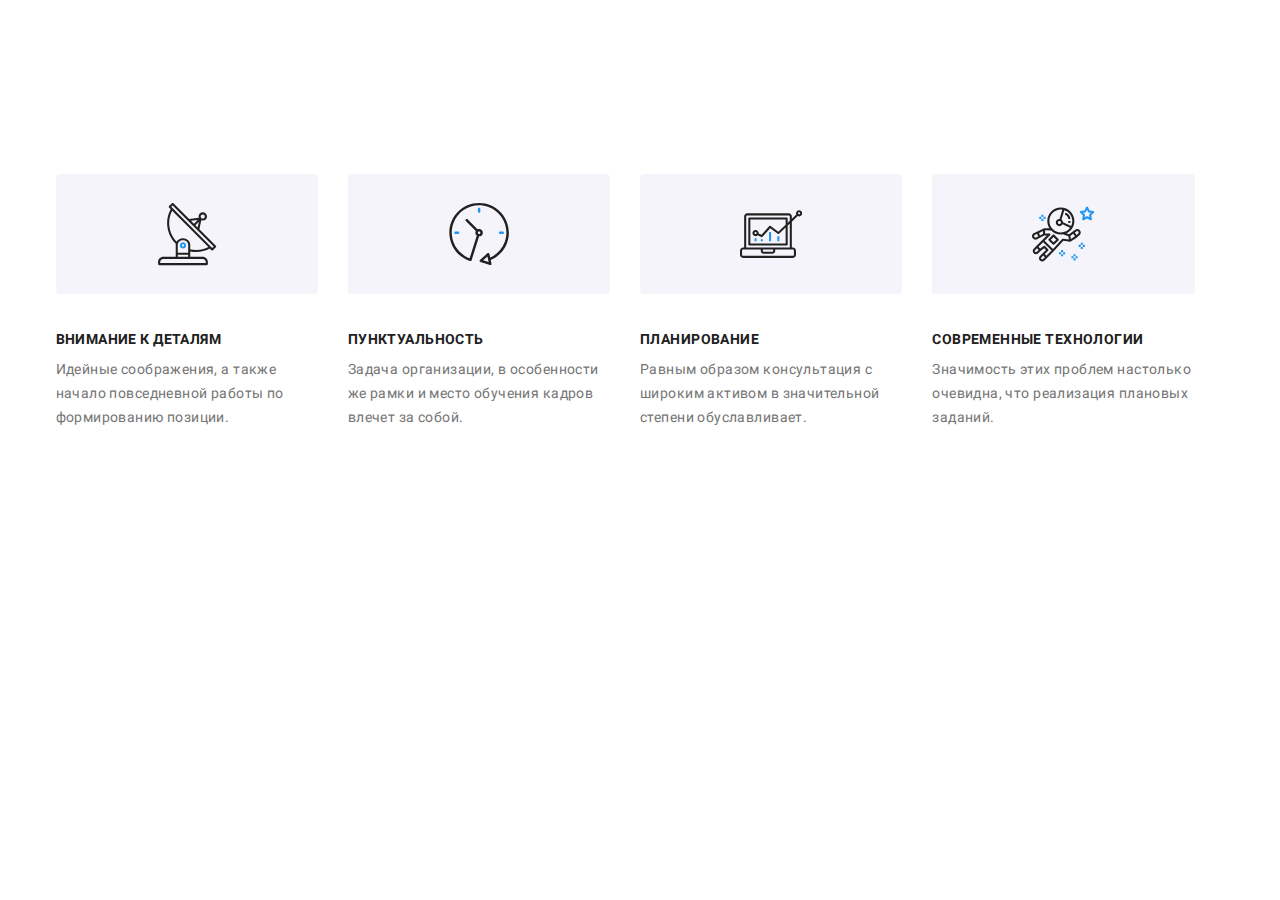
==== index.html @ 520a9a58 "add_hw_07" ====
<!DOCTYPE html>
<html lang="en">
  <head>
    <meta charset="UTF-8" />
    <meta http-equiv="X-UA-Compatible" content="IE=edge" />
    <meta name="viewport" content="width=device-width, initial-scale=1.0" />
    <title>WebStudio</title>
    <link rel="icon" href="./images/ws.svg" type="image/x-icon" />
    <link rel="stylesheet" href="./css/main.min.css" />
  </head>
  <body>
    <!-- <header class="header">
      <div class="container">
        <nav class="nav">
          <a href="./index.html" class="logo nav__logo">Web</a>
          <ul class="menu">
            <li class="menu__item">
              <a href="./index.html" class="menu__link current">Студия</a>
            </li>
            <li class="menu__item">
              <a href="./portfolio.html" class="menu__link">Портфолио</a>
            </li>
            <li class="menu__item">
              <a href="" class="menu__link">Контакты</a>
            </li>
          </ul>
          <div class="auth">
            <a href="mailto:info@devstudio.com" class="auth__link">
              <svg class="auth__mail" width="16" height="12">
                <use href="./images/icons.svg#icon-envelope"></use></svg
              >info@devstudio.com</a
            >
            <a href="tel:+380961111111" class="auth__link">
              <svg class="auth__tel" width="10" height="16">
                <use href="./images/icons.svg#icon-smartphone"></use></svg
              >+38 096 111 11 11</a
            >
          </div>
        </nav>
      </div>
    </header> -->
    <main>
      <!-- <section class="hero container">
        <div class="hero-content">
          <h1 class="hero-content__title">
            Эффективные решения для вашего бизнеса
          </h1>
          <button type="button" class="hero-content__btn btn" data-modal-open>
            Заказать услугу
          </button>
        </div>
      </section> -->
      <section class="speciality">
        <div class="container">
          <h2 class="visually-hidden">Особенности</h2>
          <ul class="speciality-list">
            <li class="speciality-list__items">
              <svg class="speciality-list__image" width="270" height="120">
                <use href="./images/icons.svg#icon-antenna"></use>
              </svg>
              <h3 class="speciality-list__description">Внимание к деталям</h3>
              <p class="speciality-list__text">
                Идейные соображения, а также начало повседневной работы по
                формированию позиции.
              </p>
            </li>
            <li class="speciality-list__items">
              <svg class="speciality-list__image" width="270" height="120">
                <use href="./images/icons.svg#icon-clock"></use>
              </svg>
              <h3 class="speciality-list__description">Пунктуальность</h3>
              <p class="speciality-list__text">
                Задача организации, в особенности же рамки и место обучения
                кадров влечет за собой.
              </p>
            </li>
            <li class="speciality-list__items">
              <svg class="speciality-list__image" width="270" height="120">
                <use href="./images/icons.svg#icon-diagram"></use>
              </svg>
              <h3 class="speciality-list__description">Планирование</h3>
              <p class="speciality-list__text">
                Равным образом консультация с широким активом в значительной
                степени обуславливает.
              </p>
            </li>
            <li class="speciality-list__items">
              <svg class="speciality-list__image" width="270" height="120">
                <use href="./images/icons.svg#icon-astronaut"></use>
              </svg>
              <h3 class="speciality-list__description">
                Современные технологии
              </h3>
              <p class="speciality-list__text">
                Значимость этих проблем настолько очевидна, что реализация
                плановых заданий.
              </p>
            </li>
          </ul>
        </div>
      </section>
      <!-- <section class="about">
        <div class="container">
          <h2 class="title">Чем мы занимаемся</h2>
          <ul class="about-list">
            <li class="about-list__item">
              <img
                src="./images/box_1.jpg"
                alt="Десктопные приложения"
                width="370"
              />
              <span class="about-list__description">Десктопные приложения</span>
            </li>
            <li class="about-list__item">
              <img
                src="./images/box_2.jpg"
                alt="Мобильные приложения"
                width="370"
              />
              <span class="about-list__description">Мобильные приложения</span>
            </li>
            <li class="about-list__item">
              <img
                src="./images/box_3.jpg"
                alt="Дизайнерские решения"
                width="370"
              />
              <span class="about-list__description">Дизайнерские решения</span>
            </li>
          </ul>
        </div>
      </section> -->
      <!-- <section class="our-team">
        <div class="container">
          <h2 class="title our-team__titel">Наша команда</h2>
          <ul class="team-list">
            <li class="team-list__item">
              <img src="./images/team_card_1.jpg" alt="Фото_1" width="270" />
              <div class="team-list__text">
                <h3 class="team-list__team">Игорь Демьяненко</h3>
                <p class="team-list__position">Product Designer</p>
                <ul class="soc-list">
                  <li class="soc-list__item">
                    <a href="" class="soc-list__link"
                      ><svg class="soc-list__svg" width="20" height="20">
                        <use href="./images/icons.svg#icon-instagram"></use>
                      </svg>
                    </a>
                  </li>
                  <li class="soc-list__item">
                    <a href="" class="soc-list__link"
                      ><svg class="soc-list__svg" width="20" height="20">
                        <use href="./images/icons.svg#icon-twitter"></use>
                      </svg>
                    </a>
                  </li>
                  <li class="soc-list__item">
                    <a href="" class="soc-list__link"
                      ><svg class="soc-list__svg" width="20" height="20">
                        <use href="./images/icons.svg#icon-facebook"></use>
                      </svg>
                    </a>
                  </li>
                  <li class="soc-list__item">
                    <a href="" class="soc-list__link"
                      ><svg class="soc-list__svg" width="20" height="20">
                        <use href="./images/icons.svg#icon-linkedin"></use>
                      </svg>
                    </a>
                  </li>
                </ul>
              </div>
            </li>
            <li class="team-list__item">
              <img src="./images/team_card_2.jpg" alt="Фото_2" width="270" />
              <div class="team-list__text">
                <h3 class="team-list__team">Ольга Репина</h3>
                <p class="team-list__position">Frontend Developer</p>
                <ul class="soc-list">
                  <li class="soc-list__item">
                    <a href="" class="soc-list__link"
                      ><svg class="soc-list__svg" width="20" height="20">
                        <use href="./images/icons.svg#icon-instagram"></use>
                      </svg>
                    </a>
                  </li>
                  <li class="soc-list__item">
                    <a href="" class="soc-list__link"
                      ><svg class="soc-list__svg" width="20" height="20">
                        <use href="./images/icons.svg#icon-twitter"></use>
                      </svg>
                    </a>
                  </li>
                  <li class="soc-list__item">
                    <a href="" class="soc-list__link"
                      ><svg class="soc-list__svg" width="20" height="20">
                        <use href="./images/icons.svg#icon-facebook"></use>
                      </svg>
                    </a>
                  </li>
                  <li class="soc-list__item">
                    <a href="" class="soc-list__link"
                      ><svg class="soc-list__svg" width="20" height="20">
                        <use href="./images/icons.svg#icon-linkedin"></use>
                      </svg>
                    </a>
                  </li>
                </ul>
              </div>
            </li>
            <li class="team-list__item">
              <img src="./images/team_card_3.jpg" alt="Фото_3" width="270" />
              <div class="team-list__text">
                <h3 class="team-list__team">Николай Тарасов</h3>
                <p class="team-list__position">Marketing</p>
                <ul class="soc-list">
                  <li class="soc-list__item">
                    <a href="" class="soc-list__link"
                      ><svg class="soc-list__svg" width="20" height="20">
                        <use href="./images/icons.svg#icon-instagram"></use>
                      </svg>
                    </a>
                  </li>
                  <li class="soc-list__item">
                    <a href="" class="soc-list__link"
                      ><svg class="soc-list__svg" width="20" height="20">
                        <use href="./images/icons.svg#icon-twitter"></use>
                      </svg>
                    </a>
                  </li>
                  <li class="soc-list__item">
                    <a href="" class="soc-list__link"
                      ><svg class="soc-list__svg" width="20" height="20">
                        <use href="./images/icons.svg#icon-facebook"></use>
                      </svg>
                    </a>
                  </li>
                  <li class="soc-list__item">
                    <a href="" class="soc-list__link"
                      ><svg class="soc-list__svg" width="20" height="20">
                        <use href="./images/icons.svg#icon-linkedin"></use>
                      </svg>
                    </a>
                  </li>
                </ul>
              </div>
            </li>
            <li class="team-list__item">
              <img src="./images/team_card_4.jpg" alt="Фото_4" width="270" />
              <div class="team-list__text">
                <h3 class="team-list__team">Михаил Ермаков</h3>
                <p class="team-list__position">UI Designer</p>
                <ul class="soc-list">
                  <li class="soc-list__item">
                    <a href="" class="soc-list__link"
                      ><svg class="soc-list__svg" width="20" height="20">
                        <use href="./images/icons.svg#icon-instagram"></use>
                      </svg>
                    </a>
                  </li>
                  <li class="soc-list__item">
                    <a href="" class="soc-list__link"
                      ><svg class="soc-list__svg" width="20" height="20">
                        <use href="./images/icons.svg#icon-twitter"></use>
                      </svg>
                    </a>
                  </li>
                  <li class="soc-list__item">
                    <a href="" class="soc-list__link"
                      ><svg class="soc-list__svg" width="20" height="20">
                        <use href="./images/icons.svg#icon-facebook"></use>
                      </svg>
                    </a>
                  </li>
                  <li class="soc-list__item">
                    <a href="" class="soc-list__link"
                      ><svg class="soc-list__svg" width="20" height="20">
                        <use href="./images/icons.svg#icon-linkedin"></use>
                      </svg>
                    </a>
                  </li>
                </ul>
              </div>
            </li>
          </ul>
        </div>
      </section> -->
      <!-- <section class="regular-client">
        <div class="container">
          <h2 class="title">Постоянные клиенты</h2>
          <ul class="client-list">
            <li class="client-list__item">
              <a href="" class="client-list__link">
                <svg class="client-list__svg" width="170" height="92">
                  <use href="./images/icons.svg#icon-client1"></use>
                </svg>
              </a>
            </li>
            <li class="client-list__item">
              <a href="" class="client-list__link">
                <svg class="client-list__svg" width="170" height="92">
                  <use href="./images/icons.svg#icon-client2"></use>
                </svg>
              </a>
            </li>
            <li class="client-list__item">
              <a href="" class="client-list__link">
                <svg class="client-list__svg" width="170" height="92">
                  <use href="./images/icons.svg#icon-client3"></use>
                </svg>
              </a>
            </li>
            <li class="client-list__item">
              <a href="" class="client-list__link">
                <svg class="client-list__svg" width="170" height="92">
                  <use href="./images/icons.svg#icon-client4"></use>
                </svg>
              </a>
            </li>
            <li class="client-list__item">
              <a href="" class="client-list__link">
                <svg class="client-list__svg" width="170" height="92">
                  <use href="./images/icons.svg#icon-client5"></use>
                </svg>
              </a>
            </li>
            <li class="client-list__item">
              <a href="" class="client-list__link">
                <svg class="client-list__svg" width="170" height="92">
                  <use href="./images/icons.svg#icon-client6"></use>
                </svg>
              </a>
            </li>
          </ul>
        </div>
      </section> -->
    </main>
    <!-- <footer class="footer">
      <div class="container footer-container">
        <div class="footer-box">
          <a href="./index.html" class="footer-box__logo logo">Web</a>
          <address class="footer-box__address">
            <p class="footer-box__map">г. Киев, пр-т Леси Украинки, 26</p>
            <a href="tel:+380991111111" class="footer-box__link"
              >+38 099 111 11 11</a
            >
            <a href="mailto:info@example.com" class="footer-box__link"
              >info@example.com</a
            >
          </address>
        </div>
        <div class="join-box">
          <h2 class="join-box__titel">присоединяйтесь</h2>
          <ul class="join-box__list">
            <li class="join-box__item">
              <a href="" class="join-box__link"
                ><svg class="join-box__soc-svg" width="20" height="20">
                  <use href="./images/icons.svg#icon-instagram"></use>
                </svg>
              </a>
            </li>
            <li class="join-box__item">
              <a href="" class="join-box__link"
                ><svg class="join-box__soc-svg" width="20" height="20">
                  <use href="./images/icons.svg#icon-twitter"></use>
                </svg>
              </a>
            </li>
            <li class="join-box__item">
              <a href="" class="join-box__link"
                ><svg class="join-box__soc-svg" width="20" height="20">
                  <use href="./images/icons.svg#icon-facebook"></use>
                </svg>
              </a>
            </li>
            <li class="join-box__item">
              <a href="" class="join-box__link"
                ><svg class="join-box__soc-svg" width="20" height="20">
                  <use href="./images/icons.svg#icon-linkedin"></use>
                </svg>
              </a>
            </li>
          </ul>
        </div>
        <form class="footer-form">
          <div class="subscribe">
            <label for="footeremail" class="subscribe__label">
              Подпишитесь на рассылку
            </label>
            <input
              type="email"
              name="email"
              id="footeremail"
              class="subscribe__email"
              placeholder="E-mail"
            />
          </div>
          <div class="subscribe__btn">
            <button type="submit" class="subscribe__btn-footer btn">
              Подписаться
            </button>
            <svg class="submit-svg">
              <use
                href="./images/icons.svg#icon-icon-send"
                width="24"
                height="24"
              ></use>
            </svg>
          </div>
        </form>
      </div>
    </footer> -->
    <div class="bacdrop is-hidden" data-modal>
      <div class="modal">
        <button type="button" class="modal__close-btn" data-modal-close>
          <svg width="11" height="11">
            <use href="./images/icons.svg#icon-close"></use>
          </svg>
        </button>

        <form>
          <p class="modal__titel">Оставьте свои данные, мы вам перезвоним</p>
          <label class="modal__label">
            Имя
            <span class="input__connection">
              <input
                type="text"
                name="user-name"
                class="modal__input"
                required
              />
              <svg class="modal__icon" width="18" height="18">
                <use href="./images/icons.svg#icon-person-black"></use>
              </svg>
            </span>
          </label>
          <label class="modal__label">
            Телефон
            <span class="input__connection">
              <input type="tel" name="user-tel" class="modal__input" required />
              <svg class="modal__icon" width="18" height="18">
                <use href="./images/icons.svg#icon-phone-black"></use>
              </svg>
            </span>
          </label>
          <label class="modal__label">
            Почта
            <span class="input__connection">
              <input
                type="email"
                name="user-email"
                class="modal__input"
                required
              />
              <svg class="modal__icon" width="18" height="18">
                <use href="./images/icons.svg#icon-email-black"></use>
              </svg>
            </span>
          </label>
          <label class="modal__label">
            Комментарий
            <textarea
              name="coments"
              class="modal__text-area"
              placeholder="Введите текст"
            ></textarea>
          </label>
          <input
            type="checkbox"
            name="privacy"
            id="privacy"
            class="modal__check visually-hidden"
          />
          <label for="privacy" class="modal__check-text">
            <span class="modal__wrap">
              <svg class="modal__check-svg" width="11" height="8">
                <use href="./images/icons.svg#icon-check"></use>
              </svg>
            </span>
            Соглашаюсь с рассылкой и принимаю&nbsp;
            <a href="" class="modal__link">Условия договора</a>
          </label>
          <button type="submit" class="btn">Отправить</button>
        </form>
      </div>
    </div>
    <script src="./js/modal.js"></script>
  </body>
</html>
---- css/main.min.css ----
﻿/*! modern-normalize v1.1.0 | MIT License | https://github.com/sindresorhus/modern-normalize */*,::before,::after{box-sizing:border-box}html{line-height:1.15;-webkit-text-size-adjust:100%;-moz-tab-size:4;tab-size:4}body{margin:0;font-family:system-ui,-apple-system,"Segoe UI",Roboto,Helvetica,Arial,sans-serif,"Apple Color Emoji","Segoe UI Emoji"}hr{height:0;color:inherit}abbr[title]{text-decoration:underline dotted}b,strong{font-weight:bolder}code,kbd,samp,pre{font-family:ui-monospace,SFMono-Regular,Consolas,"Liberation Mono",Menlo,monospace;font-size:1em}small{font-size:80%}sub,sup{font-size:75%;line-height:0;position:relative;vertical-align:baseline}sub{bottom:-0.25em}sup{top:-0.5em}table{text-indent:0;border-color:inherit}button,input,optgroup,select,textarea{font-family:inherit;font-size:100%;line-height:1.15;margin:0}button,select{text-transform:none}button,[type=button],[type=reset],[type=submit]{-webkit-appearance:button}::-moz-focus-inner{border-style:none;padding:0}:-moz-focusring{outline:1px dotted ButtonText}:-moz-ui-invalid{box-shadow:none}legend{padding:0}progress{vertical-align:baseline}::-webkit-inner-spin-button,::-webkit-outer-spin-button{height:auto}[type=search]{-webkit-appearance:textfield;outline-offset:-2px}::-webkit-search-decoration{-webkit-appearance:none}::-webkit-file-upload-button{-webkit-appearance:button;font:inherit}summary{display:list-item}body{background-color:#fff;color:var(--primary-text-color);font-family:"Roboto",sans-serif;letter-spacing:.03em;font-style:normal;font-weight:400;font-size:14px;line-height:1.71;padding-top:80px}a,button{cursor:pointer}p,h1,h2,h3,h4,h5,h6{margin:0}ul{margin:0;padding-left:0;list-style:none}img{display:block;max-width:100%;height:auto;width:100%}a{color:currentColor;text-decoration:none}@font-face{font-family:"Raleway";src:url("../../fonts/Raleway-Bold.eot");src:local("☺"),url("../../fonts/Raleway-Bold.woff") format("woff"),url("../../fonts/Raleway-Bold.ttf") format("truetype"),url("../../fonts/Raleway-Bold.svg") format("svg");font-weight:700;font-style:normal}@font-face{font-family:"Roboto";src:url("../../fonts/Roboto-Regular.eot");src:local("☺"),url("../../fonts/Roboto-Regular.woff") format("woff"),url("../../fonts/Roboto-Regular.ttf") format("truetype"),url("../../fonts/Roboto-Regular.svg") format("svg");font-weight:400;font-style:normal}@font-face{font-family:"Roboto";src:url("../../fonts/Roboto-Medium.eot");src:local("☺"),url("../../fonts/Roboto-Medium.woff") format("woff"),url("../../fonts/Roboto-Medium.ttf") format("truetype"),url("../../fonts/Roboto-Medium.svg") format("svg");font-weight:500;font-style:normal}@font-face{font-family:"Roboto";src:url("../../fonts/Roboto-Bold.eot");src:local("☺"),url("../../fonts/Roboto-Bold.woff") format("woff"),url("../../fonts/Roboto-Bold.ttf") format("truetype"),url("../../fonts/Roboto-Bold.svg") format("svg");font-weight:700;font-style:normal}@font-face{font-family:"Roboto";src:url("../../fonts/Roboto-Black.eot");src:local("☺"),url("../../fonts/Roboto-Black.woff") format("woff"),url("../../fonts/Roboto-Black.ttf") format("truetype"),url("../../fonts/Roboto-Black.svg") format("svg");font-weight:900;font-style:normal}.visually-hidden{border:0;clip:rect(0 0 0 0);height:auto;margin:0;overflow:hidden;padding:0;position:absolute;width:1px;white-space:nowrap}.is-hidden{opacity:0;visibility:hidden;pointer-events:none}:root{--primary-text-color: #757575;--secondary-text-color: #ffffff;--title-text-color: #212121;--accent-color: #2196f3}.btn{background-color:var(--accent-color);font-family:"Roboto";font-style:normal;font-weight:700;font-size:16px;line-height:1.88;display:block;align-items:center;text-align:center;letter-spacing:.06em;color:#fff;min-width:200px;height:50px;padding:10px auto;margin:0 auto;box-shadow:0px 4px 4px rgba(0,0,0,.15);border:rgba(0,0,0,0);border-radius:4px}.subscribe__btn-footer{padding:10px 28px;display:flex}.btn-list__btn{font-family:"Roboto";font-weight:500;font-size:16px;line-height:1.6;text-align:center;letter-spacing:.03em;border-radius:4px;border-style:none;background:#f5f4fa;display:block;border-radius:4px;padding:6px 22px;transition:background-color 250ms cubic-bezier(0.4, 0, 0.2, 1),color 250ms cubic-bezier(0.4, 0, 0.2, 1)}.btn-list__btn:hover,.btn-list__btn:focus{background-color:var(--accent-color);color:var(--secondary-text-color);box-shadow:0px 3px 1px rgba(0,0,0,.1),0px 1px 2px rgba(0,0,0,.08),0px 2px 2px rgba(0,0,0,.12);border-radius:4px}.modal__close-btn{position:absolute;top:8px;right:8px;display:flex;align-items:center;justify-content:center;width:30px;height:30px;background:#fff;border:1px solid rgba(0,0,0,.1);border-radius:50%;transition:fill 250ms cubic-bezier(0.4, 0, 0.2, 1)}.modal__close-btn:hover{fill:var(--accent-color)}.container{width:100%;margin:0 auto;padding-left:15px;padding-right:15px}@media screen and (min-width: 480px){.container{max-width:479px}}@media screen and (min-width: 768px){.container{max-width:767px}}@media screen and (min-width: 1200px){.container{max-width:1199px}}.bacdrop{position:fixed;z-index:1;top:0;left:0;width:100%;height:100%;background-color:rgba(0,0,0,.2);transition:opacity 250ms linear,visibility 250ms linear}.modal{position:absolute;top:50%;left:50%;transform:translate(-50%, -50%) scale(1);width:528px;min-height:581px;padding:40px;background:#fff;box-shadow:0px 1px 3px rgba(0,0,0,.12),0px 1px 1px rgba(0,0,0,.14),0px 2px 1px rgba(0,0,0,.2);border-radius:4px;transition:transform 250ms linear}.bacdrop.is-hidden .modal{transform:translate(-50%, -50%) scale(0)}.modal__titel{font-weight:700;font-size:20px;line-height:1.15;text-align:center;letter-spacing:.03em;margin-bottom:12px;color:#212121}.input__connection{position:relative;display:block}.modal__label{display:block;font-weight:400;font-size:12px;line-height:1.16;letter-spacing:.01em;color:#757575}.modal__label :hover .modal__icon,.modal__label :focus .modal__icon{fill:var(--accent-color)}.modal__label :hover .modal__input,.modal__label :focus .modal__input{outline:1px solid var(--accent-color);border:1px solid var(--accent-color);border-radius:4px}.modal__input{display:block;background-color:rgba(0,0,0,0);width:100%;height:40px;border:1px solid rgba(33,33,33,.2);border-radius:4px;margin-bottom:10px;margin-top:4px;padding:12px 12px 12px 35px;color:#212121;transition:border 250ms cubic-bezier(0.4, 0, 0.2, 1);transition:border-radius 250ms cubic-bezier(0.4, 0, 0.2, 1)}.modal__input:hover,.modal__input:focus{outline:1px solid var(--accent-color);border:1px solid var(--accent-color);border-radius:4px}.modal__input:hover+.modal__icon,.modal__input:focus+.modal__icon{fill:var(--accent-color)}.modal__icon{position:absolute;display:block;top:50%;left:15px;transform:translateY(-50%)}.modal__text-area{width:100%;height:120px;resize:none;border:1px solid rgba(33,33,33,.2);border-radius:4px;padding:12px 16px;margin-top:4px;transition:border 250ms cubic-bezier(0.4, 0, 0.2, 1);transition:border-radius 250ms cubic-bezier(0.4, 0, 0.2, 1)}.modal__text-area:hover,.modal__text-area:focus{outline:1px solid var(--accent-color);border:1px solid var(--accent-color);border-radius:4px}.modal__text-area::placeholder{font-weight:400;font-size:12px;line-height:1.16;letter-spacing:.01em;color:rgba(117,117,117,.5)}.modal__check-text{display:flex;align-items:center;justify-content:center;font-weight:400;font-size:14px;line-height:1.71;letter-spacing:.03em;color:#757575;margin-top:20px;margin-bottom:30px}.modal__check:checked+.modal__check-text .modal__wrap{background-color:var(--accent-color);border:2px solid var(--accent-color)}.modal__check:checked+.modal__check-text .modal__check-svg{fill:#fff}.modal__wrap{width:16px;height:15px;border:2px solid #212121;border-radius:4px;display:flex;align-items:center;justify-content:center;margin-right:8px;transition:background-color 250ms cubic-bezier(0.4, 0, 0.2, 1);transition:border 250ms cubic-bezier(0.4, 0, 0.2, 1)}.modal__link{color:var(--accent-color)}.modal__check-svg{fill:rgba(0,0,0,0);transition:fill 250ms cubic-bezier(0.4, 0, 0.2, 1)}.title{font-weight:700;font-size:36px;line-height:1.16;text-align:center;color:var(--title-text-color);margin-bottom:50px}.header{position:fixed;z-index:1;top:0;left:0;width:100%;background-color:#fff;padding-top:24px;padding-bottom:25px;border-bottom:1px solid #ececec}.nav{display:flex;align-items:center}.auth{display:flex;margin-left:auto}.menu{display:flex}.menu__item{position:relative}.menu__item:not(:last-child){margin-right:50px}.menu__link{font-weight:500;font-size:14px;line-height:1.14;font-style:normal;letter-spacing:.02em;color:var(--title-text-color);transition:color 250ms cubic-bezier(0.4, 0, 0.2, 1)}.menu__link:hover,.menu__link:focus{color:var(--accent-color)}.menu__link.current{color:var(--accent-color)}.menu__link.current::before{content:"";position:absolute;bottom:-28px;display:block;width:100%;height:4px;border-radius:4px;background-color:var(--accent-color)}.auth__tel{margin-right:10px;fill:currentColor;transition:fill 250ms cubic-bezier(0.4, 0, 0.2, 1)}.auth__mail{margin-right:10px;fill:currentColor;transition:fill 250ms cubic-bezier(0.4, 0, 0.2, 1)}.auth__link{display:flex;align-items:center;justify-content:center;font-weight:500;font-size:14px;line-height:1.14;font-style:normal;letter-spacing:.02em;color:var(--primary-text-color);transition:color 250ms cubic-bezier(0.4, 0, 0.2, 1)}.auth__link:not(:first-child){margin-left:50px}.auth__link:hover,.auth__link:focus{color:var(--accent-color)}.logo{font-family:"Raleway";font-style:normal;font-weight:700;font-size:26px;line-height:1.2;color:var(--accent-color);margin-right:93px;transition:color 250ms cubic-bezier(0.4, 0, 0.2, 1)}.nav__logo:focus,.nav__logo:hover{color:var(--title-text-color)}.nav__logo::after{content:"Studio";color:var(--title-text-color);transition:color 250ms cubic-bezier(0.4, 0, 0.2, 1)}.nav__logo:focus::after,.nav__logo:hover::after{color:var(--accent-color)}.footer-box__logo:focus,.footer-box__logo:hover{color:var(--secondary-text-color)}.footer-box__logo::after{content:"Studio";color:var(--secondary-text-color);transition:color 250ms cubic-bezier(0.4, 0, 0.2, 1)}.footer-box__logo:focus::after,.footer-box__logo:hover::after{color:var(--accent-color)}.hero{padding-top:200px;padding-bottom:200px;background-color:#2f303a;text-align:center;background-image:linear-gradient(rgba(47, 48, 58, 0.4), rgba(47, 48, 58, 0.4)),url(../images/background-img.jpg);height:600px;max-width:1600px;background-repeat:no-repeat;background-position:center;background-size:cover}.hero-content__title{font-weight:900;font-size:44px;line-height:1.36;letter-spacing:.06em;text-transform:uppercase;color:var(--secondary-text-color);max-width:696px;margin:0 auto 30px}.speciality{padding-top:60px;padding-bottom:60px}@media screen and (min-width: 1200px){.speciality{padding-top:94px;padding-bottom:94px}}.speciality-list__description{font-weight:700;font-size:14px;line-height:1.14;text-transform:uppercase;text-align:center;color:var(--title-text-color);margin-bottom:10px}@media screen and (min-width: 768px){.speciality-list__description{text-align:start}}.speciality-list__text{font-weight:400;font-size:14px;line-height:1.71;padding-bottom:30px}@media screen and (min-width: 1199px){.speciality-list__text{padding-bottom:0}}@media screen and (min-width: 768px){.speciality-list{display:flex;flex-wrap:wrap;gap:30px}}@media screen and (min-width: 1199px){.speciality-list{display:flex;gap:30px}}@media screen and (min-width: 768px){.speciality-list__items{width:calc((100% - 30px)/2)}}@media screen and (min-width: 1199px){.speciality-list__items{width:calc((100% - 120px)/4)}}.speciality-list__image{padding:25px 100px;margin-bottom:30px;background-color:#f5f4fa;border-radius:4px;width:100%}.about{padding-bottom:94px}.about-list{display:flex}.about-list__item{margin-right:30px;position:relative}.about-list__description{position:absolute;bottom:0;display:block;width:100%;padding:27px;background-color:rgba(47,48,58,.8);font-weight:700;font-size:14px;line-height:1.14;text-align:center;letter-spacing:.03em;text-transform:uppercase;color:#fff}.our-team{background-color:#f5f4fa;padding-top:94px;padding-bottom:94px}.team-list{display:flex;margin-left:-30px}.team-list__item{display:block;max-width:270px;text-align:center;border-radius:0px 0px 4px 4px;width:calc(25% - 30px);margin-left:30px}.team-list__item img{box-shadow:0px 1px 3px rgba(0,0,0,.12),0px 1px 1px rgba(0,0,0,.14),0px 2px 1px rgba(0,0,0,.2)}.team-list__text{padding-top:30px;padding-bottom:30px;width:270px;background:var(--secondary-text-color);border-radius:0px 0px 4px 4px;box-shadow:0px 1px 3px rgba(0,0,0,.12),0px 1px 1px rgba(0,0,0,.14),0px 2px 1px rgba(0,0,0,.2)}.team-list__team{font-weight:500;font-size:16px;line-height:1.18;text-align:center;color:var(--title-text-color);margin-bottom:10px}.team-list__position{font-weight:400;font-size:16px;line-height:1.18;text-align:center;margin-bottom:16px}.soc-list{display:flex;align-items:center;justify-content:center;margin-left:-10px}.soc-list__item{width:44px;height:44px;margin-left:10px}.soc-list__svg{display:flex;align-items:center;justify-content:center}.soc-list__svg{fill:currentColor}.soc-list__link{display:flex;align-items:center;justify-content:center;width:100%;height:100%;border-radius:50%;color:#afb1b8;transition:color 250ms cubic-bezier(0.4, 0, 0.2, 1),background-color 250ms cubic-bezier(0.4, 0, 0.2, 1)}.soc-list__link:hover,.soc-list__link:focus{color:var(--secondary-text-color);background-color:var(--accent-color)}.btn-list{margin-bottom:50px;display:flex;justify-content:center}.btn-list__item:not(:last-child){margin-right:8px}.filter-list__item{display:flex;background:#fff;flex-basis:calc(33.3333333333% - 30px);margin-left:30px;margin-bottom:30px}.filter-list__name{font-weight:700;font-size:18px;line-height:2;letter-spacing:.06em;color:var(--title-text-color)}.filter-list__filter{font-weight:400;font-size:16px;line-height:1.88}.filter-list__project{border:1px solid #eee;padding:20px 24px;flex-basis:322px}.filter-list{display:flex;flex-wrap:wrap;margin-left:-30px;margin-bottom:-30px}.portfolio{padding-top:94px;padding-bottom:94px}.filter-list__link{display:block}.filter-list__link:focus,.filter-list__link:hover{box-shadow:0px 1px 1px rgba(0,0,0,.12),0px 4px 4px rgba(0,0,0,.06),1px 4px 6px rgba(0,0,0,.16)}.filter-list__thumb{position:relative;overflow:hidden}.filter-list__thumb::before{content:"";position:absolute;display:block;height:100%;width:100%;top:0;left:0;background:rgba(33,150,243,.9);transition:transform 250ms cubic-bezier(0.4, 0, 0.2, 1);transform:translateY(100%);opacity:0}.filter-list__link:hover .filter-list__thumb::before,.filter-list__link:focus .filter-list__thumb::before{opacity:1;transform:translateY(0)}.filter-list__description{position:absolute;top:0;left:0;padding:63px 24px;font-weight:400;font-size:18px;line-height:1.55;letter-spacing:.03em;color:var(--secondary-text-color);opacity:0;transition:transform 250ms cubic-bezier(0.4, 0, 0.2, 1);transform:translateY(100%)}.filter-list__link:focus .filter-list__description,.filter-list__link:hover .filter-list__description{opacity:1;transform:translateY(0)}.regular-client{padding-top:94px;padding-bottom:94px;margin-right:-30px}.client-list{display:flex;justify-content:center}.client-list__item{flex-basis:calc(16.6666666667% - 30px);margin-right:30px}.client-list__link{display:flex;align-items:center;justify-content:center;width:100%;height:100%;color:#afb1b8;border:1px solid #afb1b8;border-radius:4px;fill:currentColor;transition:color 250ms cubic-bezier(0.4, 0, 0.2, 1),border 250ms cubic-bezier(0.4, 0, 0.2, 1)}.client-list__link:hover,.client-list__link:focus{color:var(--accent-color);border:1px solid var(--accent-color)}.client-list__svg{padding:16px 32px}.footer{background-color:#2f303a;padding:60px 0px}.footer-box__address{font-style:normal;font-weight:400;font-size:14px;line-height:1.71;max-width:231px;margin-top:20px}.footer-box__link{color:rgba(255,255,255,.6);margin-bottom:9px;transition:color 250ms cubic-bezier(0.4, 0, 0.2, 1)}.footer-box__link:hover,.footer-box__link:focus{color:var(--accent-color)}.footer-box__map{color:var(--secondary-text-color);margin-bottom:9px}.footer-container{display:flex}.join-box__list{display:flex;justify-content:center}.join-box{align-items:center;justify-content:center;margin-left:70px;margin-top:12px}.join-box__item{cursor:pointer;width:44px;height:44px;margin-left:10px}.join-box__item:first-child{margin-left:0}.join-box__link{display:flex;align-items:center;justify-content:center;width:100%;height:100%;border-radius:50%;background-color:rgba(255,255,255,.1);transition:background-color 250ms cubic-bezier(0.4, 0, 0.2, 1)}.join-box__link:hover,.join-box__link:focus{background-color:var(--accent-color)}.join-box__soc-svg{display:flex;fill:var(--secondary-text-color)}.join-box__titel{font-weight:700;font-size:14px;line-height:1.14;letter-spacing:.03em;text-transform:uppercase;color:var(--secondary-text-color);margin-bottom:20px}.subscribe__label{font-weight:700;font-size:14px;line-height:1.14;letter-spacing:.03em;text-transform:uppercase;color:var(--secondary-text-color);margin-bottom:20px}.subscribe__email{width:358px;height:50px;border:1px solid rgba(255,255,255,.3);filter:drop-shadow(0px 4px 4px rgba(0, 0, 0, 0.15));border-radius:4px;background-color:rgba(0,0,0,0)}.subscribe__email{font-weight:400;font-size:16px;line-height:1.25;letter-spacing:.03em;color:rgba(255,255,255,.6);padding:16px 15px}.subscribe{display:flex;flex-direction:column;margin-top:12px;margin-left:93px}.footer-form{display:flex}.submit-svg{position:absolute;top:50%;right:28px;transform:translateY(-50%);width:25px;height:25px}.subscribe__btn{position:relative;width:200px;height:50px;margin-top:48px;margin-left:12px}/*# sourceMappingURL=main.min.css.map */
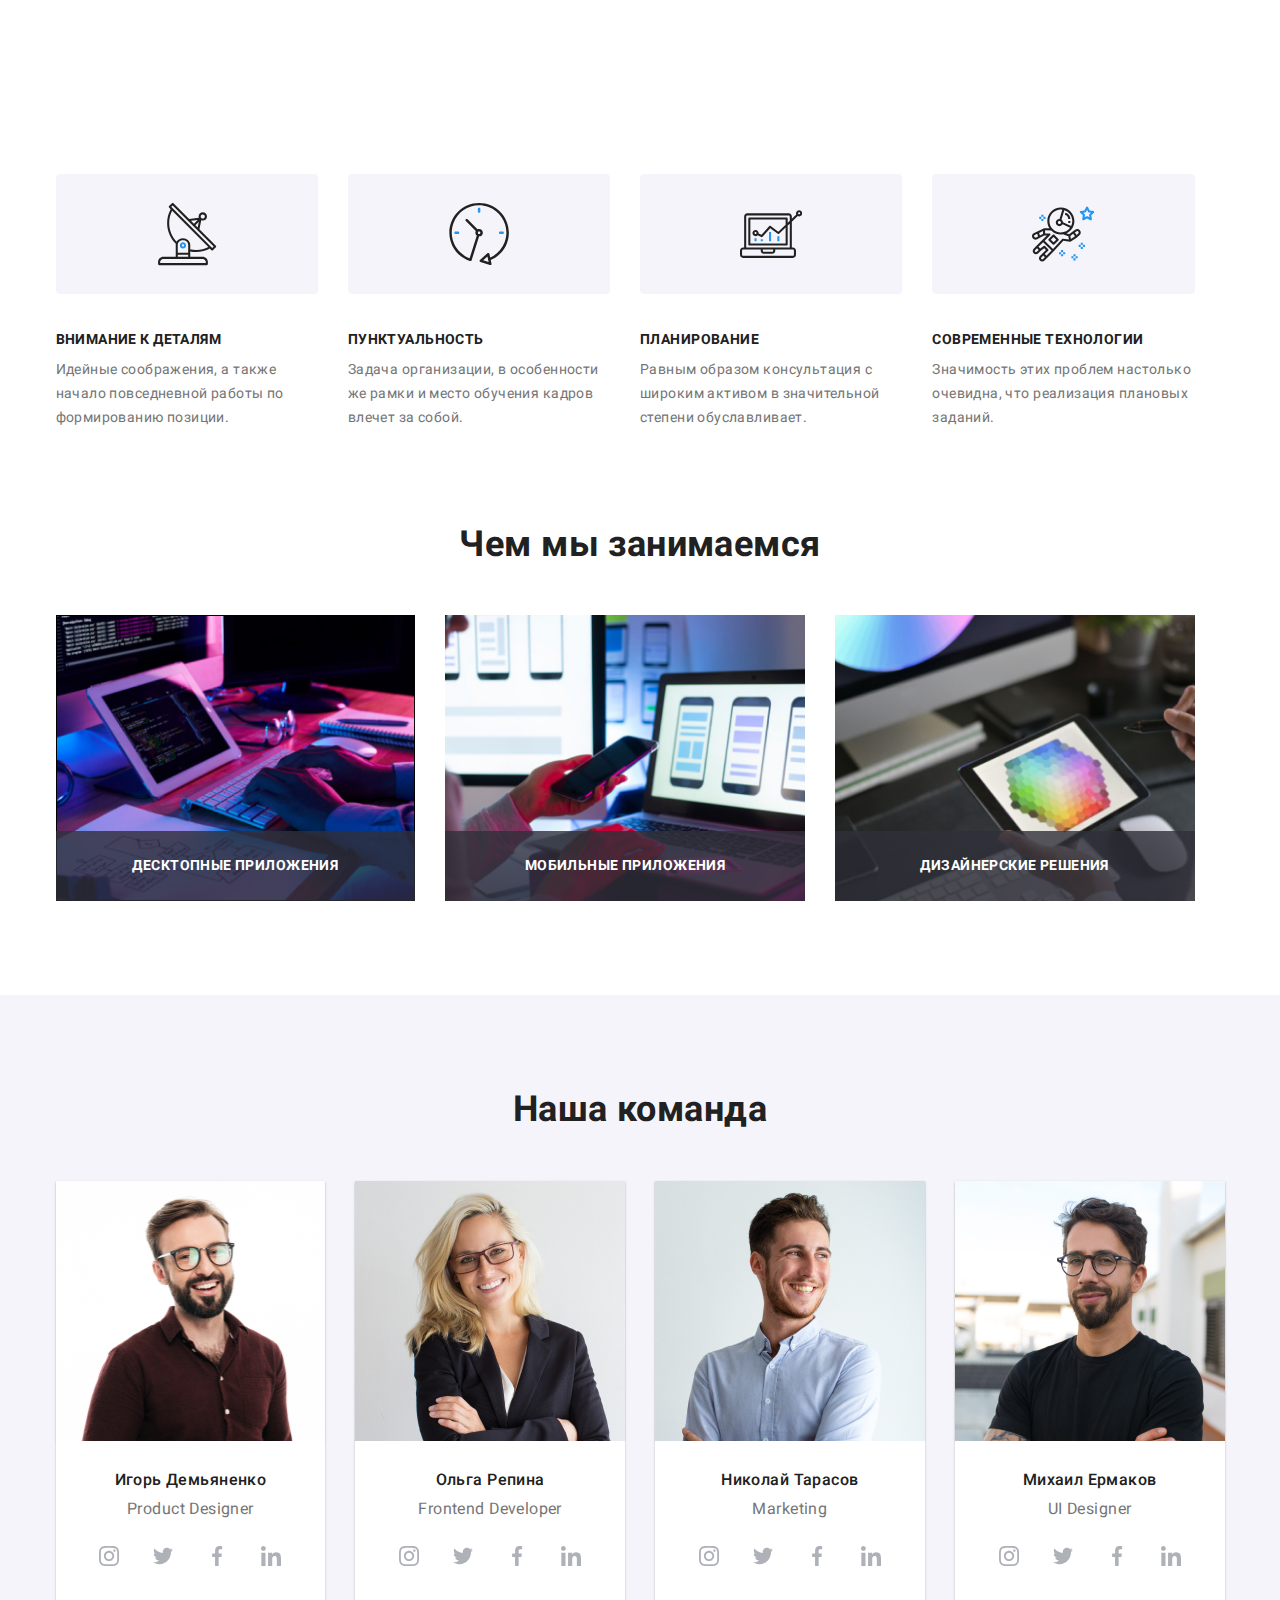
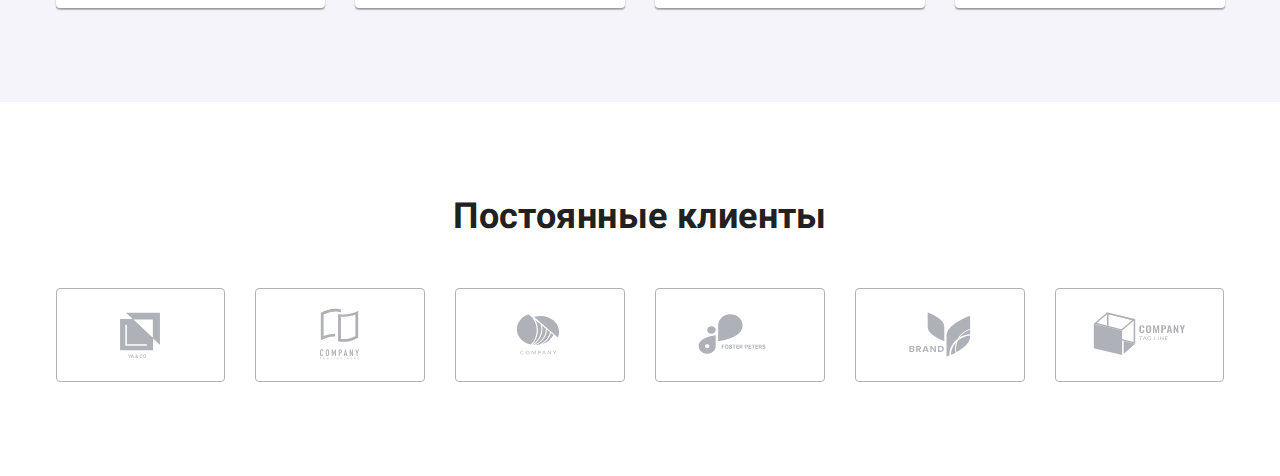
==== commit 326c2957: "hw_08-01" ====
--- a/index.html
+++ b/index.html
@@ -99,7 +99,7 @@
           </ul>
         </div>
       </section>
-      <!-- <section class="about">
+      <section class="about">
         <div class="container">
           <h2 class="title">Чем мы занимаемся</h2>
           <ul class="about-list">
@@ -129,8 +129,8 @@
             </li>
           </ul>
         </div>
-      </section> -->
-      <!-- <section class="our-team">
+      </section>
+      <section class="our-team">
         <div class="container">
           <h2 class="title our-team__titel">Наша команда</h2>
           <ul class="team-list">
@@ -284,8 +284,8 @@
             </li>
           </ul>
         </div>
-      </section> -->
-      <!-- <section class="regular-client">
+      </section>
+      <section class="regular-client">
         <div class="container">
           <h2 class="title">Постоянные клиенты</h2>
           <ul class="client-list">
@@ -333,7 +333,7 @@
             </li>
           </ul>
         </div>
-      </section> -->
+      </section>
     </main>
     <!-- <footer class="footer">
       <div class="container footer-container">
--- a/css/main.min.css
+++ b/css/main.min.css
@@ -1 +1 @@
-﻿/*! modern-normalize v1.1.0 | MIT License | https://github.com/sindresorhus/modern-normalize */*,::before,::after{box-sizing:border-box}html{line-height:1.15;-webkit-text-size-adjust:100%;-moz-tab-size:4;tab-size:4}body{margin:0;font-family:system-ui,-apple-system,"Segoe UI",Roboto,Helvetica,Arial,sans-serif,"Apple Color Emoji","Segoe UI Emoji"}hr{height:0;color:inherit}abbr[title]{text-decoration:underline dotted}b,strong{font-weight:bolder}code,kbd,samp,pre{font-family:ui-monospace,SFMono-Regular,Consolas,"Liberation Mono",Menlo,monospace;font-size:1em}small{font-size:80%}sub,sup{font-size:75%;line-height:0;position:relative;vertical-align:baseline}sub{bottom:-0.25em}sup{top:-0.5em}table{text-indent:0;border-color:inherit}button,input,optgroup,select,textarea{font-family:inherit;font-size:100%;line-height:1.15;margin:0}button,select{text-transform:none}button,[type=button],[type=reset],[type=submit]{-webkit-appearance:button}::-moz-focus-inner{border-style:none;padding:0}:-moz-focusring{outline:1px dotted ButtonText}:-moz-ui-invalid{box-shadow:none}legend{padding:0}progress{vertical-align:baseline}::-webkit-inner-spin-button,::-webkit-outer-spin-button{height:auto}[type=search]{-webkit-appearance:textfield;outline-offset:-2px}::-webkit-search-decoration{-webkit-appearance:none}::-webkit-file-upload-button{-webkit-appearance:button;font:inherit}summary{display:list-item}body{background-color:#fff;color:var(--primary-text-color);font-family:"Roboto",sans-serif;letter-spacing:.03em;font-style:normal;font-weight:400;font-size:14px;line-height:1.71;padding-top:80px}a,button{cursor:pointer}p,h1,h2,h3,h4,h5,h6{margin:0}ul{margin:0;padding-left:0;list-style:none}img{display:block;max-width:100%;height:auto;width:100%}a{color:currentColor;text-decoration:none}@font-face{font-family:"Raleway";src:url("../../fonts/Raleway-Bold.eot");src:local("☺"),url("../../fonts/Raleway-Bold.woff") format("woff"),url("../../fonts/Raleway-Bold.ttf") format("truetype"),url("../../fonts/Raleway-Bold.svg") format("svg");font-weight:700;font-style:normal}@font-face{font-family:"Roboto";src:url("../../fonts/Roboto-Regular.eot");src:local("☺"),url("../../fonts/Roboto-Regular.woff") format("woff"),url("../../fonts/Roboto-Regular.ttf") format("truetype"),url("../../fonts/Roboto-Regular.svg") format("svg");font-weight:400;font-style:normal}@font-face{font-family:"Roboto";src:url("../../fonts/Roboto-Medium.eot");src:local("☺"),url("../../fonts/Roboto-Medium.woff") format("woff"),url("../../fonts/Roboto-Medium.ttf") format("truetype"),url("../../fonts/Roboto-Medium.svg") format("svg");font-weight:500;font-style:normal}@font-face{font-family:"Roboto";src:url("../../fonts/Roboto-Bold.eot");src:local("☺"),url("../../fonts/Roboto-Bold.woff") format("woff"),url("../../fonts/Roboto-Bold.ttf") format("truetype"),url("../../fonts/Roboto-Bold.svg") format("svg");font-weight:700;font-style:normal}@font-face{font-family:"Roboto";src:url("../../fonts/Roboto-Black.eot");src:local("☺"),url("../../fonts/Roboto-Black.woff") format("woff"),url("../../fonts/Roboto-Black.ttf") format("truetype"),url("../../fonts/Roboto-Black.svg") format("svg");font-weight:900;font-style:normal}.visually-hidden{border:0;clip:rect(0 0 0 0);height:auto;margin:0;overflow:hidden;padding:0;position:absolute;width:1px;white-space:nowrap}.is-hidden{opacity:0;visibility:hidden;pointer-events:none}:root{--primary-text-color: #757575;--secondary-text-color: #ffffff;--title-text-color: #212121;--accent-color: #2196f3}.btn{background-color:var(--accent-color);font-family:"Roboto";font-style:normal;font-weight:700;font-size:16px;line-height:1.88;display:block;align-items:center;text-align:center;letter-spacing:.06em;color:#fff;min-width:200px;height:50px;padding:10px auto;margin:0 auto;box-shadow:0px 4px 4px rgba(0,0,0,.15);border:rgba(0,0,0,0);border-radius:4px}.subscribe__btn-footer{padding:10px 28px;display:flex}.btn-list__btn{font-family:"Roboto";font-weight:500;font-size:16px;line-height:1.6;text-align:center;letter-spacing:.03em;border-radius:4px;border-style:none;background:#f5f4fa;display:block;border-radius:4px;padding:6px 22px;transition:background-color 250ms cubic-bezier(0.4, 0, 0.2, 1),color 250ms cubic-bezier(0.4, 0, 0.2, 1)}.btn-list__btn:hover,.btn-list__btn:focus{background-color:var(--accent-color);color:var(--secondary-text-color);box-shadow:0px 3px 1px rgba(0,0,0,.1),0px 1px 2px rgba(0,0,0,.08),0px 2px 2px rgba(0,0,0,.12);border-radius:4px}.modal__close-btn{position:absolute;top:8px;right:8px;display:flex;align-items:center;justify-content:center;width:30px;height:30px;background:#fff;border:1px solid rgba(0,0,0,.1);border-radius:50%;transition:fill 250ms cubic-bezier(0.4, 0, 0.2, 1)}.modal__close-btn:hover{fill:var(--accent-color)}.container{width:100%;margin:0 auto;padding-left:15px;padding-right:15px}@media screen and (min-width: 480px){.container{max-width:479px}}@media screen and (min-width: 768px){.container{max-width:767px}}@media screen and (min-width: 1200px){.container{max-width:1199px}}.bacdrop{position:fixed;z-index:1;top:0;left:0;width:100%;height:100%;background-color:rgba(0,0,0,.2);transition:opacity 250ms linear,visibility 250ms linear}.modal{position:absolute;top:50%;left:50%;transform:translate(-50%, -50%) scale(1);width:528px;min-height:581px;padding:40px;background:#fff;box-shadow:0px 1px 3px rgba(0,0,0,.12),0px 1px 1px rgba(0,0,0,.14),0px 2px 1px rgba(0,0,0,.2);border-radius:4px;transition:transform 250ms linear}.bacdrop.is-hidden .modal{transform:translate(-50%, -50%) scale(0)}.modal__titel{font-weight:700;font-size:20px;line-height:1.15;text-align:center;letter-spacing:.03em;margin-bottom:12px;color:#212121}.input__connection{position:relative;display:block}.modal__label{display:block;font-weight:400;font-size:12px;line-height:1.16;letter-spacing:.01em;color:#757575}.modal__label :hover .modal__icon,.modal__label :focus .modal__icon{fill:var(--accent-color)}.modal__label :hover .modal__input,.modal__label :focus .modal__input{outline:1px solid var(--accent-color);border:1px solid var(--accent-color);border-radius:4px}.modal__input{display:block;background-color:rgba(0,0,0,0);width:100%;height:40px;border:1px solid rgba(33,33,33,.2);border-radius:4px;margin-bottom:10px;margin-top:4px;padding:12px 12px 12px 35px;color:#212121;transition:border 250ms cubic-bezier(0.4, 0, 0.2, 1);transition:border-radius 250ms cubic-bezier(0.4, 0, 0.2, 1)}.modal__input:hover,.modal__input:focus{outline:1px solid var(--accent-color);border:1px solid var(--accent-color);border-radius:4px}.modal__input:hover+.modal__icon,.modal__input:focus+.modal__icon{fill:var(--accent-color)}.modal__icon{position:absolute;display:block;top:50%;left:15px;transform:translateY(-50%)}.modal__text-area{width:100%;height:120px;resize:none;border:1px solid rgba(33,33,33,.2);border-radius:4px;padding:12px 16px;margin-top:4px;transition:border 250ms cubic-bezier(0.4, 0, 0.2, 1);transition:border-radius 250ms cubic-bezier(0.4, 0, 0.2, 1)}.modal__text-area:hover,.modal__text-area:focus{outline:1px solid var(--accent-color);border:1px solid var(--accent-color);border-radius:4px}.modal__text-area::placeholder{font-weight:400;font-size:12px;line-height:1.16;letter-spacing:.01em;color:rgba(117,117,117,.5)}.modal__check-text{display:flex;align-items:center;justify-content:center;font-weight:400;font-size:14px;line-height:1.71;letter-spacing:.03em;color:#757575;margin-top:20px;margin-bottom:30px}.modal__check:checked+.modal__check-text .modal__wrap{background-color:var(--accent-color);border:2px solid var(--accent-color)}.modal__check:checked+.modal__check-text .modal__check-svg{fill:#fff}.modal__wrap{width:16px;height:15px;border:2px solid #212121;border-radius:4px;display:flex;align-items:center;justify-content:center;margin-right:8px;transition:background-color 250ms cubic-bezier(0.4, 0, 0.2, 1);transition:border 250ms cubic-bezier(0.4, 0, 0.2, 1)}.modal__link{color:var(--accent-color)}.modal__check-svg{fill:rgba(0,0,0,0);transition:fill 250ms cubic-bezier(0.4, 0, 0.2, 1)}.title{font-weight:700;font-size:36px;line-height:1.16;text-align:center;color:var(--title-text-color);margin-bottom:50px}.header{position:fixed;z-index:1;top:0;left:0;width:100%;background-color:#fff;padding-top:24px;padding-bottom:25px;border-bottom:1px solid #ececec}.nav{display:flex;align-items:center}.auth{display:flex;margin-left:auto}.menu{display:flex}.menu__item{position:relative}.menu__item:not(:last-child){margin-right:50px}.menu__link{font-weight:500;font-size:14px;line-height:1.14;font-style:normal;letter-spacing:.02em;color:var(--title-text-color);transition:color 250ms cubic-bezier(0.4, 0, 0.2, 1)}.menu__link:hover,.menu__link:focus{color:var(--accent-color)}.menu__link.current{color:var(--accent-color)}.menu__link.current::before{content:"";position:absolute;bottom:-28px;display:block;width:100%;height:4px;border-radius:4px;background-color:var(--accent-color)}.auth__tel{margin-right:10px;fill:currentColor;transition:fill 250ms cubic-bezier(0.4, 0, 0.2, 1)}.auth__mail{margin-right:10px;fill:currentColor;transition:fill 250ms cubic-bezier(0.4, 0, 0.2, 1)}.auth__link{display:flex;align-items:center;justify-content:center;font-weight:500;font-size:14px;line-height:1.14;font-style:normal;letter-spacing:.02em;color:var(--primary-text-color);transition:color 250ms cubic-bezier(0.4, 0, 0.2, 1)}.auth__link:not(:first-child){margin-left:50px}.auth__link:hover,.auth__link:focus{color:var(--accent-color)}.logo{font-family:"Raleway";font-style:normal;font-weight:700;font-size:26px;line-height:1.2;color:var(--accent-color);margin-right:93px;transition:color 250ms cubic-bezier(0.4, 0, 0.2, 1)}.nav__logo:focus,.nav__logo:hover{color:var(--title-text-color)}.nav__logo::after{content:"Studio";color:var(--title-text-color);transition:color 250ms cubic-bezier(0.4, 0, 0.2, 1)}.nav__logo:focus::after,.nav__logo:hover::after{color:var(--accent-color)}.footer-box__logo:focus,.footer-box__logo:hover{color:var(--secondary-text-color)}.footer-box__logo::after{content:"Studio";color:var(--secondary-text-color);transition:color 250ms cubic-bezier(0.4, 0, 0.2, 1)}.footer-box__logo:focus::after,.footer-box__logo:hover::after{color:var(--accent-color)}.hero{padding-top:200px;padding-bottom:200px;background-color:#2f303a;text-align:center;background-image:linear-gradient(rgba(47, 48, 58, 0.4), rgba(47, 48, 58, 0.4)),url(../images/background-img.jpg);height:600px;max-width:1600px;background-repeat:no-repeat;background-position:center;background-size:cover}.hero-content__title{font-weight:900;font-size:44px;line-height:1.36;letter-spacing:.06em;text-transform:uppercase;color:var(--secondary-text-color);max-width:696px;margin:0 auto 30px}.speciality{padding-top:60px;padding-bottom:60px}@media screen and (min-width: 1200px){.speciality{padding-top:94px;padding-bottom:94px}}.speciality-list__description{font-weight:700;font-size:14px;line-height:1.14;text-transform:uppercase;text-align:center;color:var(--title-text-color);margin-bottom:10px}@media screen and (min-width: 768px){.speciality-list__description{text-align:start}}.speciality-list__text{font-weight:400;font-size:14px;line-height:1.71;padding-bottom:30px}@media screen and (min-width: 1199px){.speciality-list__text{padding-bottom:0}}@media screen and (min-width: 768px){.speciality-list{display:flex;flex-wrap:wrap;gap:30px}}@media screen and (min-width: 1199px){.speciality-list{display:flex;gap:30px}}@media screen and (min-width: 768px){.speciality-list__items{width:calc((100% - 30px)/2)}}@media screen and (min-width: 1199px){.speciality-list__items{width:calc((100% - 120px)/4)}}.speciality-list__image{padding:25px 100px;margin-bottom:30px;background-color:#f5f4fa;border-radius:4px;width:100%}.about{padding-bottom:94px}.about-list{display:flex}.about-list__item{margin-right:30px;position:relative}.about-list__description{position:absolute;bottom:0;display:block;width:100%;padding:27px;background-color:rgba(47,48,58,.8);font-weight:700;font-size:14px;line-height:1.14;text-align:center;letter-spacing:.03em;text-transform:uppercase;color:#fff}.our-team{background-color:#f5f4fa;padding-top:94px;padding-bottom:94px}.team-list{display:flex;margin-left:-30px}.team-list__item{display:block;max-width:270px;text-align:center;border-radius:0px 0px 4px 4px;width:calc(25% - 30px);margin-left:30px}.team-list__item img{box-shadow:0px 1px 3px rgba(0,0,0,.12),0px 1px 1px rgba(0,0,0,.14),0px 2px 1px rgba(0,0,0,.2)}.team-list__text{padding-top:30px;padding-bottom:30px;width:270px;background:var(--secondary-text-color);border-radius:0px 0px 4px 4px;box-shadow:0px 1px 3px rgba(0,0,0,.12),0px 1px 1px rgba(0,0,0,.14),0px 2px 1px rgba(0,0,0,.2)}.team-list__team{font-weight:500;font-size:16px;line-height:1.18;text-align:center;color:var(--title-text-color);margin-bottom:10px}.team-list__position{font-weight:400;font-size:16px;line-height:1.18;text-align:center;margin-bottom:16px}.soc-list{display:flex;align-items:center;justify-content:center;margin-left:-10px}.soc-list__item{width:44px;height:44px;margin-left:10px}.soc-list__svg{display:flex;align-items:center;justify-content:center}.soc-list__svg{fill:currentColor}.soc-list__link{display:flex;align-items:center;justify-content:center;width:100%;height:100%;border-radius:50%;color:#afb1b8;transition:color 250ms cubic-bezier(0.4, 0, 0.2, 1),background-color 250ms cubic-bezier(0.4, 0, 0.2, 1)}.soc-list__link:hover,.soc-list__link:focus{color:var(--secondary-text-color);background-color:var(--accent-color)}.btn-list{margin-bottom:50px;display:flex;justify-content:center}.btn-list__item:not(:last-child){margin-right:8px}.filter-list__item{display:flex;background:#fff;flex-basis:calc(33.3333333333% - 30px);margin-left:30px;margin-bottom:30px}.filter-list__name{font-weight:700;font-size:18px;line-height:2;letter-spacing:.06em;color:var(--title-text-color)}.filter-list__filter{font-weight:400;font-size:16px;line-height:1.88}.filter-list__project{border:1px solid #eee;padding:20px 24px;flex-basis:322px}.filter-list{display:flex;flex-wrap:wrap;margin-left:-30px;margin-bottom:-30px}.portfolio{padding-top:94px;padding-bottom:94px}.filter-list__link{display:block}.filter-list__link:focus,.filter-list__link:hover{box-shadow:0px 1px 1px rgba(0,0,0,.12),0px 4px 4px rgba(0,0,0,.06),1px 4px 6px rgba(0,0,0,.16)}.filter-list__thumb{position:relative;overflow:hidden}.filter-list__thumb::before{content:"";position:absolute;display:block;height:100%;width:100%;top:0;left:0;background:rgba(33,150,243,.9);transition:transform 250ms cubic-bezier(0.4, 0, 0.2, 1);transform:translateY(100%);opacity:0}.filter-list__link:hover .filter-list__thumb::before,.filter-list__link:focus .filter-list__thumb::before{opacity:1;transform:translateY(0)}.filter-list__description{position:absolute;top:0;left:0;padding:63px 24px;font-weight:400;font-size:18px;line-height:1.55;letter-spacing:.03em;color:var(--secondary-text-color);opacity:0;transition:transform 250ms cubic-bezier(0.4, 0, 0.2, 1);transform:translateY(100%)}.filter-list__link:focus .filter-list__description,.filter-list__link:hover .filter-list__description{opacity:1;transform:translateY(0)}.regular-client{padding-top:94px;padding-bottom:94px;margin-right:-30px}.client-list{display:flex;justify-content:center}.client-list__item{flex-basis:calc(16.6666666667% - 30px);margin-right:30px}.client-list__link{display:flex;align-items:center;justify-content:center;width:100%;height:100%;color:#afb1b8;border:1px solid #afb1b8;border-radius:4px;fill:currentColor;transition:color 250ms cubic-bezier(0.4, 0, 0.2, 1),border 250ms cubic-bezier(0.4, 0, 0.2, 1)}.client-list__link:hover,.client-list__link:focus{color:var(--accent-color);border:1px solid var(--accent-color)}.client-list__svg{padding:16px 32px}.footer{background-color:#2f303a;padding:60px 0px}.footer-box__address{font-style:normal;font-weight:400;font-size:14px;line-height:1.71;max-width:231px;margin-top:20px}.footer-box__link{color:rgba(255,255,255,.6);margin-bottom:9px;transition:color 250ms cubic-bezier(0.4, 0, 0.2, 1)}.footer-box__link:hover,.footer-box__link:focus{color:var(--accent-color)}.footer-box__map{color:var(--secondary-text-color);margin-bottom:9px}.footer-container{display:flex}.join-box__list{display:flex;justify-content:center}.join-box{align-items:center;justify-content:center;margin-left:70px;margin-top:12px}.join-box__item{cursor:pointer;width:44px;height:44px;margin-left:10px}.join-box__item:first-child{margin-left:0}.join-box__link{display:flex;align-items:center;justify-content:center;width:100%;height:100%;border-radius:50%;background-color:rgba(255,255,255,.1);transition:background-color 250ms cubic-bezier(0.4, 0, 0.2, 1)}.join-box__link:hover,.join-box__link:focus{background-color:var(--accent-color)}.join-box__soc-svg{display:flex;fill:var(--secondary-text-color)}.join-box__titel{font-weight:700;font-size:14px;line-height:1.14;letter-spacing:.03em;text-transform:uppercase;color:var(--secondary-text-color);margin-bottom:20px}.subscribe__label{font-weight:700;font-size:14px;line-height:1.14;letter-spacing:.03em;text-transform:uppercase;color:var(--secondary-text-color);margin-bottom:20px}.subscribe__email{width:358px;height:50px;border:1px solid rgba(255,255,255,.3);filter:drop-shadow(0px 4px 4px rgba(0, 0, 0, 0.15));border-radius:4px;background-color:rgba(0,0,0,0)}.subscribe__email{font-weight:400;font-size:16px;line-height:1.25;letter-spacing:.03em;color:rgba(255,255,255,.6);padding:16px 15px}.subscribe{display:flex;flex-direction:column;margin-top:12px;margin-left:93px}.footer-form{display:flex}.submit-svg{position:absolute;top:50%;right:28px;transform:translateY(-50%);width:25px;height:25px}.subscribe__btn{position:relative;width:200px;height:50px;margin-top:48px;margin-left:12px}/*# sourceMappingURL=main.min.css.map */+﻿/*! modern-normalize v1.1.0 | MIT License | https://github.com/sindresorhus/modern-normalize */*,::before,::after{box-sizing:border-box}html{line-height:1.15;-webkit-text-size-adjust:100%;-moz-tab-size:4;tab-size:4}body{margin:0;font-family:system-ui,-apple-system,"Segoe UI",Roboto,Helvetica,Arial,sans-serif,"Apple Color Emoji","Segoe UI Emoji"}hr{height:0;color:inherit}abbr[title]{text-decoration:underline dotted}b,strong{font-weight:bolder}code,kbd,samp,pre{font-family:ui-monospace,SFMono-Regular,Consolas,"Liberation Mono",Menlo,monospace;font-size:1em}small{font-size:80%}sub,sup{font-size:75%;line-height:0;position:relative;vertical-align:baseline}sub{bottom:-0.25em}sup{top:-0.5em}table{text-indent:0;border-color:inherit}button,input,optgroup,select,textarea{font-family:inherit;font-size:100%;line-height:1.15;margin:0}button,select{text-transform:none}button,[type=button],[type=reset],[type=submit]{-webkit-appearance:button}::-moz-focus-inner{border-style:none;padding:0}:-moz-focusring{outline:1px dotted ButtonText}:-moz-ui-invalid{box-shadow:none}legend{padding:0}progress{vertical-align:baseline}::-webkit-inner-spin-button,::-webkit-outer-spin-button{height:auto}[type=search]{-webkit-appearance:textfield;outline-offset:-2px}::-webkit-search-decoration{-webkit-appearance:none}::-webkit-file-upload-button{-webkit-appearance:button;font:inherit}summary{display:list-item}body{background-color:#fff;color:var(--primary-text-color);font-family:"Roboto",sans-serif;letter-spacing:.03em;font-style:normal;font-weight:400;font-size:14px;line-height:1.71;padding-top:80px}a,button{cursor:pointer}p,h1,h2,h3,h4,h5,h6{margin:0}ul{margin:0;padding-left:0;list-style:none}img{display:block;max-width:100%;height:auto;width:100%}a{color:currentColor;text-decoration:none}@font-face{font-family:"Raleway";src:url("../../fonts/Raleway-Bold.eot");src:local("☺"),url("../../fonts/Raleway-Bold.woff") format("woff"),url("../../fonts/Raleway-Bold.ttf") format("truetype"),url("../../fonts/Raleway-Bold.svg") format("svg");font-weight:700;font-style:normal}@font-face{font-family:"Roboto";src:url("../../fonts/Roboto-Regular.eot");src:local("☺"),url("../../fonts/Roboto-Regular.woff") format("woff"),url("../../fonts/Roboto-Regular.ttf") format("truetype"),url("../../fonts/Roboto-Regular.svg") format("svg");font-weight:400;font-style:normal}@font-face{font-family:"Roboto";src:url("../../fonts/Roboto-Medium.eot");src:local("☺"),url("../../fonts/Roboto-Medium.woff") format("woff"),url("../../fonts/Roboto-Medium.ttf") format("truetype"),url("../../fonts/Roboto-Medium.svg") format("svg");font-weight:500;font-style:normal}@font-face{font-family:"Roboto";src:url("../../fonts/Roboto-Bold.eot");src:local("☺"),url("../../fonts/Roboto-Bold.woff") format("woff"),url("../../fonts/Roboto-Bold.ttf") format("truetype"),url("../../fonts/Roboto-Bold.svg") format("svg");font-weight:700;font-style:normal}@font-face{font-family:"Roboto";src:url("../../fonts/Roboto-Black.eot");src:local("☺"),url("../../fonts/Roboto-Black.woff") format("woff"),url("../../fonts/Roboto-Black.ttf") format("truetype"),url("../../fonts/Roboto-Black.svg") format("svg");font-weight:900;font-style:normal}.visually-hidden{border:0;clip:rect(0 0 0 0);height:auto;margin:0;overflow:hidden;padding:0;position:absolute;width:1px;white-space:nowrap}.is-hidden{opacity:0;visibility:hidden;pointer-events:none}:root{--primary-text-color: #757575;--secondary-text-color: #ffffff;--title-text-color: #212121;--accent-color: #2196f3}.btn{background-color:var(--accent-color);font-family:"Roboto";font-style:normal;font-weight:700;font-size:16px;line-height:1.88;display:block;align-items:center;text-align:center;letter-spacing:.06em;color:#fff;min-width:200px;height:50px;padding:10px auto;margin:0 auto;box-shadow:0px 4px 4px rgba(0,0,0,.15);border:rgba(0,0,0,0);border-radius:4px}.subscribe__btn-footer{padding:10px 28px;display:flex}.btn-list__btn{font-family:"Roboto";font-weight:500;font-size:16px;line-height:1.6;text-align:center;letter-spacing:.03em;border-radius:4px;border-style:none;background:#f5f4fa;display:block;border-radius:4px;padding:6px 22px;transition:background-color 250ms cubic-bezier(0.4, 0, 0.2, 1),color 250ms cubic-bezier(0.4, 0, 0.2, 1)}.btn-list__btn:hover,.btn-list__btn:focus{background-color:var(--accent-color);color:var(--secondary-text-color);box-shadow:0px 3px 1px rgba(0,0,0,.1),0px 1px 2px rgba(0,0,0,.08),0px 2px 2px rgba(0,0,0,.12);border-radius:4px}.modal__close-btn{position:absolute;top:8px;right:8px;display:flex;align-items:center;justify-content:center;width:30px;height:30px;background:#fff;border:1px solid rgba(0,0,0,.1);border-radius:50%;transition:fill 250ms cubic-bezier(0.4, 0, 0.2, 1)}.modal__close-btn:hover{fill:var(--accent-color)}.container{width:100%;margin:0 auto;padding-left:15px;padding-right:15px}@media screen and (min-width: 480px){.container{max-width:479px}}@media screen and (min-width: 768px){.container{max-width:767px}}@media screen and (min-width: 1200px){.container{max-width:1199px}}.bacdrop{position:fixed;z-index:1;top:0;left:0;width:100%;height:100%;background-color:rgba(0,0,0,.2);transition:opacity 250ms linear,visibility 250ms linear}.modal{position:absolute;top:50%;left:50%;transform:translate(-50%, -50%) scale(1);width:528px;min-height:581px;padding:40px;background:#fff;box-shadow:0px 1px 3px rgba(0,0,0,.12),0px 1px 1px rgba(0,0,0,.14),0px 2px 1px rgba(0,0,0,.2);border-radius:4px;transition:transform 250ms linear}.bacdrop.is-hidden .modal{transform:translate(-50%, -50%) scale(0)}.modal__titel{font-weight:700;font-size:20px;line-height:1.15;text-align:center;letter-spacing:.03em;margin-bottom:12px;color:#212121}.input__connection{position:relative;display:block}.modal__label{display:block;font-weight:400;font-size:12px;line-height:1.16;letter-spacing:.01em;color:#757575}.modal__label :hover .modal__icon,.modal__label :focus .modal__icon{fill:var(--accent-color)}.modal__label :hover .modal__input,.modal__label :focus .modal__input{outline:1px solid var(--accent-color);border:1px solid var(--accent-color);border-radius:4px}.modal__input{display:block;background-color:rgba(0,0,0,0);width:100%;height:40px;border:1px solid rgba(33,33,33,.2);border-radius:4px;margin-bottom:10px;margin-top:4px;padding:12px 12px 12px 35px;color:#212121;transition:border 250ms cubic-bezier(0.4, 0, 0.2, 1);transition:border-radius 250ms cubic-bezier(0.4, 0, 0.2, 1)}.modal__input:hover,.modal__input:focus{outline:1px solid var(--accent-color);border:1px solid var(--accent-color);border-radius:4px}.modal__input:hover+.modal__icon,.modal__input:focus+.modal__icon{fill:var(--accent-color)}.modal__icon{position:absolute;display:block;top:50%;left:15px;transform:translateY(-50%)}.modal__text-area{width:100%;height:120px;resize:none;border:1px solid rgba(33,33,33,.2);border-radius:4px;padding:12px 16px;margin-top:4px;transition:border 250ms cubic-bezier(0.4, 0, 0.2, 1);transition:border-radius 250ms cubic-bezier(0.4, 0, 0.2, 1)}.modal__text-area:hover,.modal__text-area:focus{outline:1px solid var(--accent-color);border:1px solid var(--accent-color);border-radius:4px}.modal__text-area::placeholder{font-weight:400;font-size:12px;line-height:1.16;letter-spacing:.01em;color:rgba(117,117,117,.5)}.modal__check-text{display:flex;align-items:center;justify-content:center;font-weight:400;font-size:14px;line-height:1.71;letter-spacing:.03em;color:#757575;margin-top:20px;margin-bottom:30px}.modal__check:checked+.modal__check-text .modal__wrap{background-color:var(--accent-color);border:2px solid var(--accent-color)}.modal__check:checked+.modal__check-text .modal__check-svg{fill:#fff}.modal__wrap{width:16px;height:15px;border:2px solid #212121;border-radius:4px;display:flex;align-items:center;justify-content:center;margin-right:8px;transition:background-color 250ms cubic-bezier(0.4, 0, 0.2, 1);transition:border 250ms cubic-bezier(0.4, 0, 0.2, 1)}.modal__link{color:var(--accent-color)}.modal__check-svg{fill:rgba(0,0,0,0);transition:fill 250ms cubic-bezier(0.4, 0, 0.2, 1)}.title{font-weight:700;font-size:36px;line-height:1.16;text-align:center;color:var(--title-text-color);margin-bottom:30px}@media screen and (min-width: 1200px){.title{margin-bottom:50px}}.header{position:fixed;z-index:1;top:0;left:0;width:100%;background-color:#fff;padding-top:24px;padding-bottom:25px;border-bottom:1px solid #ececec}.nav{display:flex;align-items:center}.auth{display:flex;margin-left:auto}.menu{display:flex}.menu__item{position:relative}.menu__item:not(:last-child){margin-right:50px}.menu__link{font-weight:500;font-size:14px;line-height:1.14;font-style:normal;letter-spacing:.02em;color:var(--title-text-color);transition:color 250ms cubic-bezier(0.4, 0, 0.2, 1)}.menu__link:hover,.menu__link:focus{color:var(--accent-color)}.menu__link.current{color:var(--accent-color)}.menu__link.current::before{content:"";position:absolute;bottom:-28px;display:block;width:100%;height:4px;border-radius:4px;background-color:var(--accent-color)}.auth__tel{margin-right:10px;fill:currentColor;transition:fill 250ms cubic-bezier(0.4, 0, 0.2, 1)}.auth__mail{margin-right:10px;fill:currentColor;transition:fill 250ms cubic-bezier(0.4, 0, 0.2, 1)}.auth__link{display:flex;align-items:center;justify-content:center;font-weight:500;font-size:14px;line-height:1.14;font-style:normal;letter-spacing:.02em;color:var(--primary-text-color);transition:color 250ms cubic-bezier(0.4, 0, 0.2, 1)}.auth__link:not(:first-child){margin-left:50px}.auth__link:hover,.auth__link:focus{color:var(--accent-color)}.logo{font-family:"Raleway";font-style:normal;font-weight:700;font-size:26px;line-height:1.2;color:var(--accent-color);margin-right:93px;transition:color 250ms cubic-bezier(0.4, 0, 0.2, 1)}.nav__logo:focus,.nav__logo:hover{color:var(--title-text-color)}.nav__logo::after{content:"Studio";color:var(--title-text-color);transition:color 250ms cubic-bezier(0.4, 0, 0.2, 1)}.nav__logo:focus::after,.nav__logo:hover::after{color:var(--accent-color)}.footer-box__logo:focus,.footer-box__logo:hover{color:var(--secondary-text-color)}.footer-box__logo::after{content:"Studio";color:var(--secondary-text-color);transition:color 250ms cubic-bezier(0.4, 0, 0.2, 1)}.footer-box__logo:focus::after,.footer-box__logo:hover::after{color:var(--accent-color)}.hero{padding-top:200px;padding-bottom:200px;background-color:#2f303a;text-align:center;background-image:linear-gradient(rgba(47, 48, 58, 0.4), rgba(47, 48, 58, 0.4)),url(../images/background-img.jpg);height:600px;max-width:1600px;background-repeat:no-repeat;background-position:center;background-size:cover}.hero-content__title{font-weight:900;font-size:44px;line-height:1.36;letter-spacing:.06em;text-transform:uppercase;color:var(--secondary-text-color);max-width:696px;margin:0 auto 30px}.speciality{padding-top:60px;padding-bottom:60px}@media screen and (min-width: 1200px){.speciality{padding-top:94px;padding-bottom:94px}}.speciality-list__description{font-weight:700;font-size:14px;line-height:1.14;text-transform:uppercase;text-align:center;color:var(--title-text-color);margin-bottom:10px}@media screen and (min-width: 768px){.speciality-list__description{text-align:start}}.speciality-list__text{font-weight:400;font-size:14px;line-height:1.71;padding-bottom:30px}@media screen and (min-width: 1200px){.speciality-list__text{padding-bottom:0}}@media screen and (min-width: 768px){.speciality-list{display:flex;flex-wrap:wrap;gap:30px}}@media screen and (min-width: 1200px){.speciality-list{display:flex;gap:30px}}@media screen and (min-width: 768px){.speciality-list__items{width:calc((100% - 30px)/2)}}@media screen and (min-width: 1200px){.speciality-list__items{width:calc((100% - 120px)/4)}}.speciality-list__image{padding:25px 100px;margin-bottom:30px;background-color:#f5f4fa;border-radius:4px;width:100%}.about{padding-bottom:94px}@media screen and (max-width: 1199px){.about{display:none}}.about-list{display:flex}.about-list__item{margin-right:30px;position:relative}.about-list__description{position:absolute;bottom:0;display:block;width:100%;padding:27px;background-color:rgba(47,48,58,.8);font-weight:700;font-size:14px;line-height:1.14;text-align:center;letter-spacing:.03em;text-transform:uppercase;color:#fff}.our-team{background-color:#f5f4fa;padding-top:60px;padding-bottom:60px}@media screen and (min-width: 1200px){.our-team{padding-top:94px;padding-bottom:94px}}.team-list{gap:30px}@media screen and (min-width: 768px){.team-list{display:flex;flex-wrap:wrap}}.team-list__item{text-align:center;border-radius:0px 0px 4px 4px}@media screen and (max-width: 767px){.team-list__item:not(:last-child){margin-bottom:30px}}@media screen and (min-width: 768px){.team-list__item{width:calc((100% - 30px)/2)}}@media screen and (min-width: 1200px){.team-list__item{width:calc((100% - 90px)/4)}}.team-list__item img{box-shadow:0px 1px 3px rgba(0,0,0,.12),0px 1px 1px rgba(0,0,0,.14),0px 2px 1px rgba(0,0,0,.2)}.team-list__text{padding-top:30px;padding-bottom:30px;background:var(--secondary-text-color);border-radius:0px 0px 4px 4px;box-shadow:0px 1px 3px rgba(0,0,0,.12),0px 1px 1px rgba(0,0,0,.14),0px 2px 1px rgba(0,0,0,.2)}.team-list__team{font-weight:500;font-size:16px;line-height:1.18;text-align:center;color:var(--title-text-color);margin-bottom:10px}.team-list__position{font-weight:400;font-size:16px;line-height:1.18;text-align:center;margin-bottom:16px}.soc-list{display:flex;align-items:center;justify-content:center;margin-left:-10px}.soc-list__item{width:44px;height:44px;margin-left:10px}.soc-list__svg{display:flex;align-items:center;justify-content:center}.soc-list__svg{fill:currentColor}.soc-list__link{display:flex;align-items:center;justify-content:center;width:100%;height:100%;border-radius:50%;color:#afb1b8;transition:color 250ms cubic-bezier(0.4, 0, 0.2, 1),background-color 250ms cubic-bezier(0.4, 0, 0.2, 1)}.soc-list__link:hover,.soc-list__link:focus{color:var(--secondary-text-color);background-color:var(--accent-color)}.btn-list{margin-bottom:50px;display:flex;justify-content:center}.btn-list__item:not(:last-child){margin-right:8px}.filter-list__item{display:flex;background:#fff;flex-basis:calc(33.3333333333% - 30px);margin-left:30px;margin-bottom:30px}.filter-list__name{font-weight:700;font-size:18px;line-height:2;letter-spacing:.06em;color:var(--title-text-color)}.filter-list__filter{font-weight:400;font-size:16px;line-height:1.88}.filter-list__project{border:1px solid #eee;padding:20px 24px;flex-basis:322px}.filter-list{display:flex;flex-wrap:wrap;margin-left:-30px;margin-bottom:-30px}.portfolio{padding-top:94px;padding-bottom:94px}.filter-list__link{display:block}.filter-list__link:focus,.filter-list__link:hover{box-shadow:0px 1px 1px rgba(0,0,0,.12),0px 4px 4px rgba(0,0,0,.06),1px 4px 6px rgba(0,0,0,.16)}.filter-list__thumb{position:relative;overflow:hidden}.filter-list__thumb::before{content:"";position:absolute;display:block;height:100%;width:100%;top:0;left:0;background:rgba(33,150,243,.9);transition:transform 250ms cubic-bezier(0.4, 0, 0.2, 1);transform:translateY(100%);opacity:0}.filter-list__link:hover .filter-list__thumb::before,.filter-list__link:focus .filter-list__thumb::before{opacity:1;transform:translateY(0)}.filter-list__description{position:absolute;top:0;left:0;padding:63px 24px;font-weight:400;font-size:18px;line-height:1.55;letter-spacing:.03em;color:var(--secondary-text-color);opacity:0;transition:transform 250ms cubic-bezier(0.4, 0, 0.2, 1);transform:translateY(100%)}.filter-list__link:focus .filter-list__description,.filter-list__link:hover .filter-list__description{opacity:1;transform:translateY(0)}.regular-client{padding-top:60px;padding-bottom:60px}@media screen and (min-width: 1200px){.regular-client{padding-top:94px;padding-bottom:94px}}.client-list{display:flex;flex-wrap:wrap;gap:30px}.client-list__item{width:calc((100% - 30px)/2)}@media screen and (min-width: 768px){.client-list__item{width:calc((100% - 60px)/3)}}@media screen and (min-width: 1200px){.client-list__item{width:calc((100% - 150px)/6);flex-wrap:nowrap}}.client-list__link{display:flex;align-items:center;justify-content:center;width:100%;height:100%;color:#afb1b8;border:1px solid #afb1b8;border-radius:4px;fill:currentColor;transition:color 250ms cubic-bezier(0.4, 0, 0.2, 1),border 250ms cubic-bezier(0.4, 0, 0.2, 1)}.client-list__link:hover,.client-list__link:focus{color:var(--accent-color);border:1px solid var(--accent-color)}.client-list__svg{padding:16px 32px}.footer{background-color:#2f303a;padding:60px 0px}.footer-box__address{font-style:normal;font-weight:400;font-size:14px;line-height:1.71;max-width:231px;margin-top:20px}.footer-box__link{color:rgba(255,255,255,.6);margin-bottom:9px;transition:color 250ms cubic-bezier(0.4, 0, 0.2, 1)}.footer-box__link:hover,.footer-box__link:focus{color:var(--accent-color)}.footer-box__map{color:var(--secondary-text-color);margin-bottom:9px}.footer-container{display:flex}.join-box__list{display:flex;justify-content:center}.join-box{align-items:center;justify-content:center;margin-left:70px;margin-top:12px}.join-box__item{cursor:pointer;width:44px;height:44px;margin-left:10px}.join-box__item:first-child{margin-left:0}.join-box__link{display:flex;align-items:center;justify-content:center;width:100%;height:100%;border-radius:50%;background-color:rgba(255,255,255,.1);transition:background-color 250ms cubic-bezier(0.4, 0, 0.2, 1)}.join-box__link:hover,.join-box__link:focus{background-color:var(--accent-color)}.join-box__soc-svg{display:flex;fill:var(--secondary-text-color)}.join-box__titel{font-weight:700;font-size:14px;line-height:1.14;letter-spacing:.03em;text-transform:uppercase;color:var(--secondary-text-color);margin-bottom:20px}.subscribe__label{font-weight:700;font-size:14px;line-height:1.14;letter-spacing:.03em;text-transform:uppercase;color:var(--secondary-text-color);margin-bottom:20px}.subscribe__email{width:358px;height:50px;border:1px solid rgba(255,255,255,.3);filter:drop-shadow(0px 4px 4px rgba(0, 0, 0, 0.15));border-radius:4px;background-color:rgba(0,0,0,0)}.subscribe__email{font-weight:400;font-size:16px;line-height:1.25;letter-spacing:.03em;color:rgba(255,255,255,.6);padding:16px 15px}.subscribe{display:flex;flex-direction:column;margin-top:12px;margin-left:93px}.footer-form{display:flex}.submit-svg{position:absolute;top:50%;right:28px;transform:translateY(-50%);width:25px;height:25px}.subscribe__btn{position:relative;width:200px;height:50px;margin-top:48px;margin-left:12px}/*# sourceMappingURL=main.min.css.map */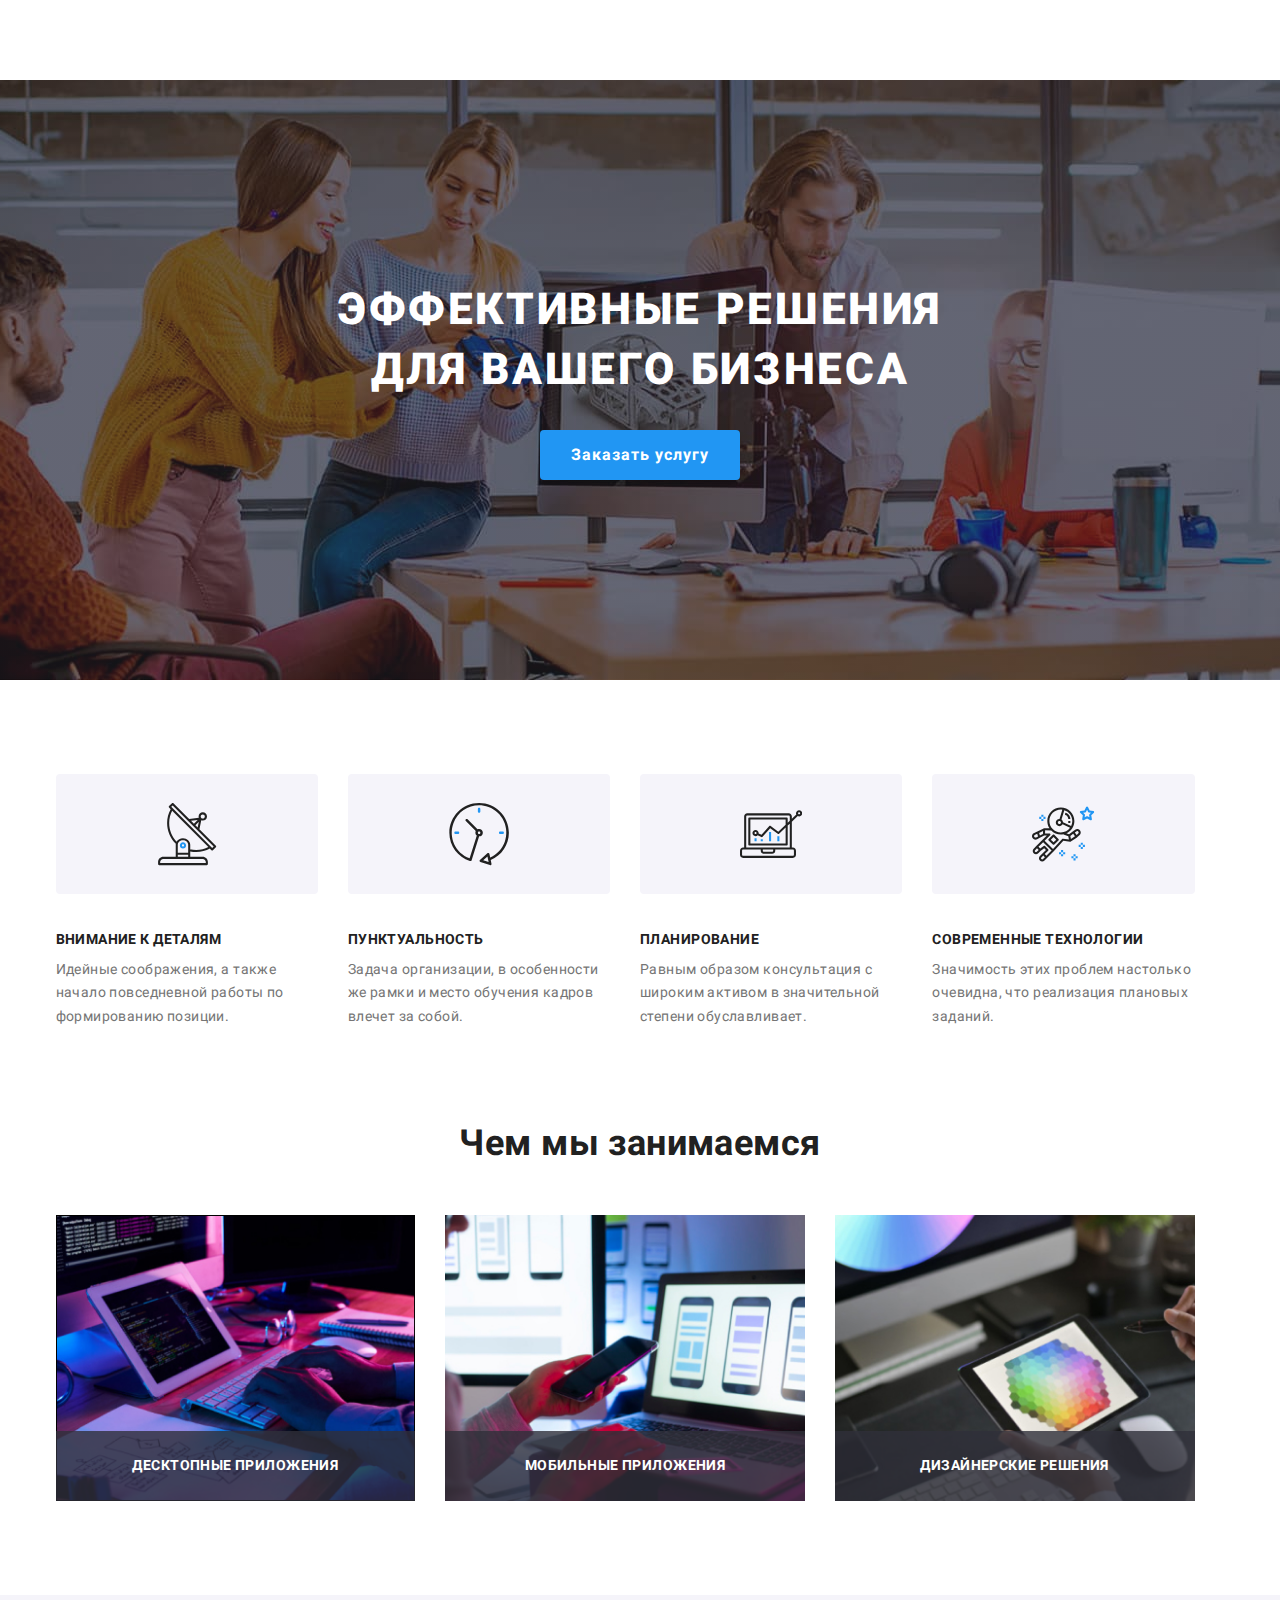
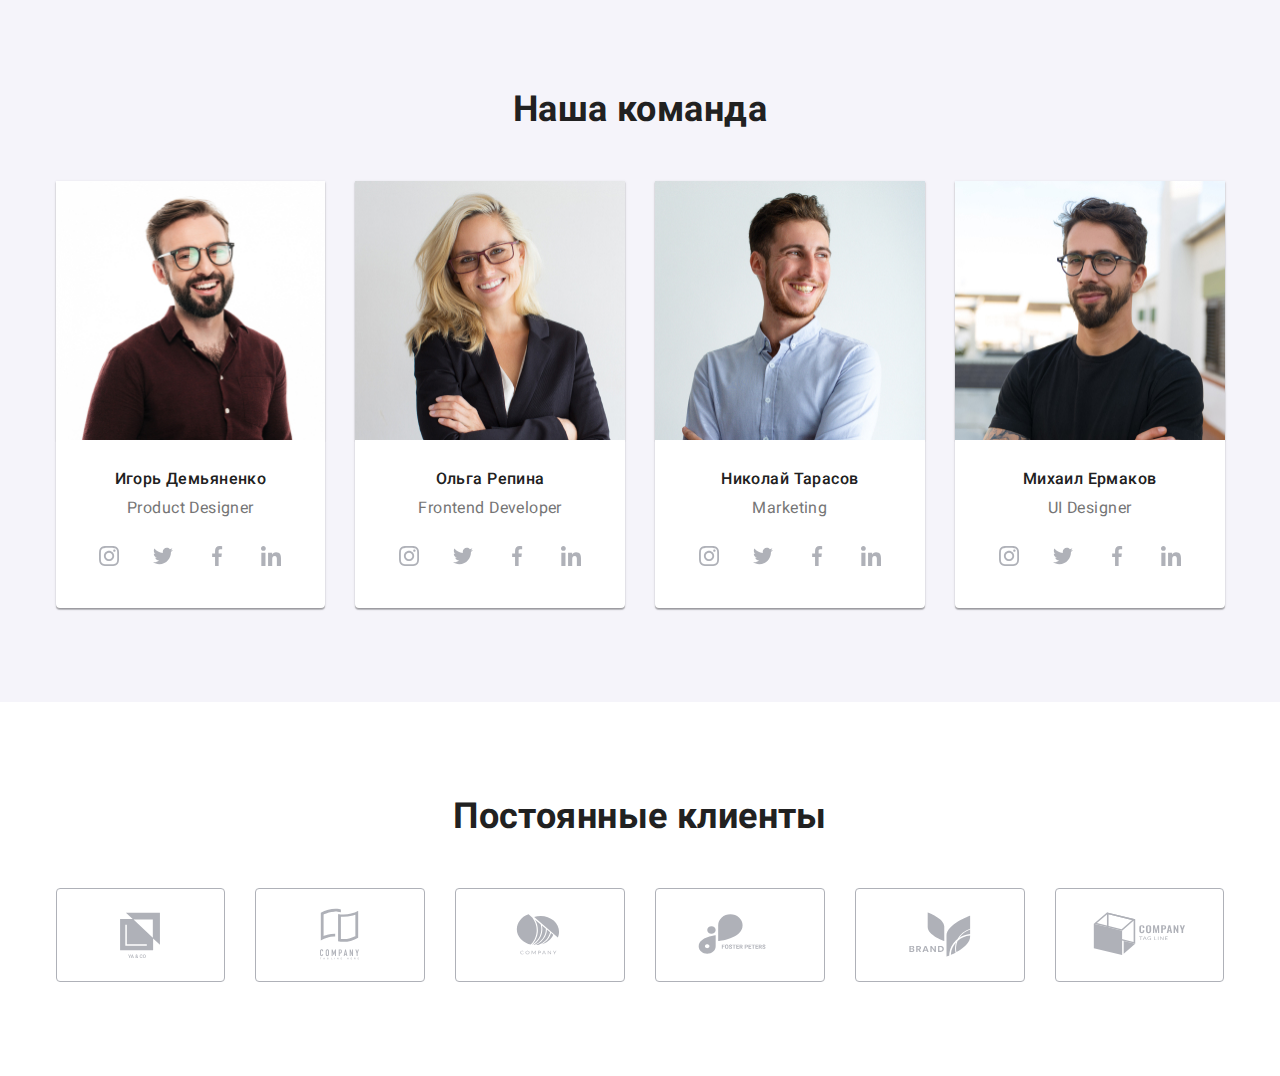
==== commit 23423ea2: "hw_08-02" ====
--- a/index.html
+++ b/index.html
@@ -40,7 +40,7 @@
       </div>
     </header> -->
     <main>
-      <!-- <section class="hero container">
+      <section class="hero container">
         <div class="hero-content">
           <h1 class="hero-content__title">
             Эффективные решения для вашего бизнеса
@@ -49,7 +49,7 @@
             Заказать услугу
           </button>
         </div>
-      </section> -->
+      </section>
       <section class="speciality">
         <div class="container">
           <h2 class="visually-hidden">Особенности</h2>
@@ -105,6 +105,7 @@
           <ul class="about-list">
             <li class="about-list__item">
               <img
+                srcset="./images/box_1.jpg 1x, ./images/box_1_x2.jpg 2x"
                 src="./images/box_1.jpg"
                 alt="Десктопные приложения"
                 width="370"
@@ -113,6 +114,7 @@
             </li>
             <li class="about-list__item">
               <img
+                srcset="./images/box_2.jpg 1x, ./images/box_2_x2.jpg 2x"
                 src="./images/box_2.jpg"
                 alt="Мобильные приложения"
                 width="370"
@@ -121,6 +123,7 @@
             </li>
             <li class="about-list__item">
               <img
+                srcset="./images/box_3.jpg 1x, ./images/box_3_x2.jpg 2x"
                 src="./images/box_3.jpg"
                 alt="Дизайнерские решения"
                 width="370"
@@ -135,7 +138,35 @@
           <h2 class="title our-team__titel">Наша команда</h2>
           <ul class="team-list">
             <li class="team-list__item">
-              <img src="./images/team_card_1.jpg" alt="Фото_1" width="270" />
+              <picture>
+                <source
+                  srcset="
+                    ./images/270x260_team_card_1_desktop.jpg    1x,
+                    ./images/270x260_team_card_1_desktop_x2.jpg 2x
+                  "
+                  media="(min-width: 1200px)"
+                />
+                <source
+                  srcset="
+                    ./images/354x374_team_card_1_tablet.jpg    1x,
+                    ./images/354x374_team_card_1_tablet_x2.jpg 2x
+                  "
+                  media="(min-width: 768px)"
+                />
+                <source
+                  srcset="
+                    ./images/450x460_team_card_1_mobile.jpg    1x,
+                    ./images/450x460_team_card_1_mobile_x2.jpg 2x
+                  "
+                  media="(min-width: 320px)"
+                />
+                <img
+                  src="./images/270x260_team_card_1_desktop.jpg"
+                  alt="Фото_1"
+                  width="450"
+                />
+              </picture>
+
               <div class="team-list__text">
                 <h3 class="team-list__team">Игорь Демьяненко</h3>
                 <p class="team-list__position">Product Designer</p>
@@ -172,7 +203,34 @@
               </div>
             </li>
             <li class="team-list__item">
-              <img src="./images/team_card_2.jpg" alt="Фото_2" width="270" />
+              <picture>
+                <source
+                  srcset="
+                    ./images/270x260_team_card_2_desktop.jpg    1x,
+                    ./images/270x260_team_card_2_desktop_x2.jpg 2x
+                  "
+                  media="(min-width: 1200px)"
+                />
+                <source
+                  srcset="
+                    ./images/354x374_team_card_2_tablet.jpg    1x,
+                    ./images/354x374_team_card_2_tablet_x2.jpg 2x
+                  "
+                  media="(min-width: 768px)"
+                />
+                <source
+                  srcset="
+                    ./images/450x460_team_card_2_mobile.jpg    1x,
+                    ./images/450x460_team_card_2_mobile_x2.jpg 2x
+                  "
+                  media="(min-width: 320px)"
+                />
+                <img
+                  src="./images/270x260_team_card_2_desktop.jpg"
+                  alt="Фото_2"
+                  width="450"
+                />
+              </picture>
               <div class="team-list__text">
                 <h3 class="team-list__team">Ольга Репина</h3>
                 <p class="team-list__position">Frontend Developer</p>
@@ -209,7 +267,34 @@
               </div>
             </li>
             <li class="team-list__item">
-              <img src="./images/team_card_3.jpg" alt="Фото_3" width="270" />
+              <picture>
+                <source
+                  srcset="
+                    ./images/270x260_team_card_3_desktop.jpg    1x,
+                    ./images/270x260_team_card_3_desktop_x2.jpg 2x
+                  "
+                  media="(min-width: 1200px)"
+                />
+                <source
+                  srcset="
+                    ./images/354x374_team_card_3_tablet.jpg    1x,
+                    ./images/354x374_team_card_3_tablet_x2.jpg 2x
+                  "
+                  media="(min-width: 768px)"
+                />
+                <source
+                  srcset="
+                    ./images/450x460_team_card_3_mobile.jpg    1x,
+                    ./images/450x460_team_card_3_mobile_x2.jpg 2x
+                  "
+                  media="(min-width: 320px)"
+                />
+                <img
+                  src="./images/270x260_team_card_3_desktop.jpg"
+                  alt="Фото_3"
+                  width="450"
+                />
+              </picture>
               <div class="team-list__text">
                 <h3 class="team-list__team">Николай Тарасов</h3>
                 <p class="team-list__position">Marketing</p>
@@ -246,7 +331,34 @@
               </div>
             </li>
             <li class="team-list__item">
-              <img src="./images/team_card_4.jpg" alt="Фото_4" width="270" />
+              <picture>
+                <source
+                  srcset="
+                    ./images/270x260_team_card_4_desktop.jpg    1x,
+                    ./images/270x260_team_card_4_desktop_x2.jpg 2x
+                  "
+                  media="(min-width: 1200px)"
+                />
+                <source
+                  srcset="
+                    ./images/354x374_team_card_4_tablet.jpg    1x,
+                    ./images/354x374_team_card_4_tablet_x2.jpg 2x
+                  "
+                  media="(min-width: 768px)"
+                />
+                <source
+                  srcset="
+                    ./images/450x460_team_card_4_mobile.jpg    1x,
+                    ./images/450x460_team_card_4_mobile_x2.jpg 2x
+                  "
+                  media="(min-width: 320px)"
+                />
+                <img
+                  src="./images/270x260_team_card_4_desktop.jpg"
+                  alt="Фото_4"
+                  width="450"
+                />
+              </picture>
               <div class="team-list__text">
                 <h3 class="team-list__team">Михаил Ермаков</h3>
                 <p class="team-list__position">UI Designer</p>
--- a/css/main.min.css
+++ b/css/main.min.css
@@ -1 +1 @@
-﻿/*! modern-normalize v1.1.0 | MIT License | https://github.com/sindresorhus/modern-normalize */*,::before,::after{box-sizing:border-box}html{line-height:1.15;-webkit-text-size-adjust:100%;-moz-tab-size:4;tab-size:4}body{margin:0;font-family:system-ui,-apple-system,"Segoe UI",Roboto,Helvetica,Arial,sans-serif,"Apple Color Emoji","Segoe UI Emoji"}hr{height:0;color:inherit}abbr[title]{text-decoration:underline dotted}b,strong{font-weight:bolder}code,kbd,samp,pre{font-family:ui-monospace,SFMono-Regular,Consolas,"Liberation Mono",Menlo,monospace;font-size:1em}small{font-size:80%}sub,sup{font-size:75%;line-height:0;position:relative;vertical-align:baseline}sub{bottom:-0.25em}sup{top:-0.5em}table{text-indent:0;border-color:inherit}button,input,optgroup,select,textarea{font-family:inherit;font-size:100%;line-height:1.15;margin:0}button,select{text-transform:none}button,[type=button],[type=reset],[type=submit]{-webkit-appearance:button}::-moz-focus-inner{border-style:none;padding:0}:-moz-focusring{outline:1px dotted ButtonText}:-moz-ui-invalid{box-shadow:none}legend{padding:0}progress{vertical-align:baseline}::-webkit-inner-spin-button,::-webkit-outer-spin-button{height:auto}[type=search]{-webkit-appearance:textfield;outline-offset:-2px}::-webkit-search-decoration{-webkit-appearance:none}::-webkit-file-upload-button{-webkit-appearance:button;font:inherit}summary{display:list-item}body{background-color:#fff;color:var(--primary-text-color);font-family:"Roboto",sans-serif;letter-spacing:.03em;font-style:normal;font-weight:400;font-size:14px;line-height:1.71;padding-top:80px}a,button{cursor:pointer}p,h1,h2,h3,h4,h5,h6{margin:0}ul{margin:0;padding-left:0;list-style:none}img{display:block;max-width:100%;height:auto;width:100%}a{color:currentColor;text-decoration:none}@font-face{font-family:"Raleway";src:url("../../fonts/Raleway-Bold.eot");src:local("☺"),url("../../fonts/Raleway-Bold.woff") format("woff"),url("../../fonts/Raleway-Bold.ttf") format("truetype"),url("../../fonts/Raleway-Bold.svg") format("svg");font-weight:700;font-style:normal}@font-face{font-family:"Roboto";src:url("../../fonts/Roboto-Regular.eot");src:local("☺"),url("../../fonts/Roboto-Regular.woff") format("woff"),url("../../fonts/Roboto-Regular.ttf") format("truetype"),url("../../fonts/Roboto-Regular.svg") format("svg");font-weight:400;font-style:normal}@font-face{font-family:"Roboto";src:url("../../fonts/Roboto-Medium.eot");src:local("☺"),url("../../fonts/Roboto-Medium.woff") format("woff"),url("../../fonts/Roboto-Medium.ttf") format("truetype"),url("../../fonts/Roboto-Medium.svg") format("svg");font-weight:500;font-style:normal}@font-face{font-family:"Roboto";src:url("../../fonts/Roboto-Bold.eot");src:local("☺"),url("../../fonts/Roboto-Bold.woff") format("woff"),url("../../fonts/Roboto-Bold.ttf") format("truetype"),url("../../fonts/Roboto-Bold.svg") format("svg");font-weight:700;font-style:normal}@font-face{font-family:"Roboto";src:url("../../fonts/Roboto-Black.eot");src:local("☺"),url("../../fonts/Roboto-Black.woff") format("woff"),url("../../fonts/Roboto-Black.ttf") format("truetype"),url("../../fonts/Roboto-Black.svg") format("svg");font-weight:900;font-style:normal}.visually-hidden{border:0;clip:rect(0 0 0 0);height:auto;margin:0;overflow:hidden;padding:0;position:absolute;width:1px;white-space:nowrap}.is-hidden{opacity:0;visibility:hidden;pointer-events:none}:root{--primary-text-color: #757575;--secondary-text-color: #ffffff;--title-text-color: #212121;--accent-color: #2196f3}.btn{background-color:var(--accent-color);font-family:"Roboto";font-style:normal;font-weight:700;font-size:16px;line-height:1.88;display:block;align-items:center;text-align:center;letter-spacing:.06em;color:#fff;min-width:200px;height:50px;padding:10px auto;margin:0 auto;box-shadow:0px 4px 4px rgba(0,0,0,.15);border:rgba(0,0,0,0);border-radius:4px}.subscribe__btn-footer{padding:10px 28px;display:flex}.btn-list__btn{font-family:"Roboto";font-weight:500;font-size:16px;line-height:1.6;text-align:center;letter-spacing:.03em;border-radius:4px;border-style:none;background:#f5f4fa;display:block;border-radius:4px;padding:6px 22px;transition:background-color 250ms cubic-bezier(0.4, 0, 0.2, 1),color 250ms cubic-bezier(0.4, 0, 0.2, 1)}.btn-list__btn:hover,.btn-list__btn:focus{background-color:var(--accent-color);color:var(--secondary-text-color);box-shadow:0px 3px 1px rgba(0,0,0,.1),0px 1px 2px rgba(0,0,0,.08),0px 2px 2px rgba(0,0,0,.12);border-radius:4px}.modal__close-btn{position:absolute;top:8px;right:8px;display:flex;align-items:center;justify-content:center;width:30px;height:30px;background:#fff;border:1px solid rgba(0,0,0,.1);border-radius:50%;transition:fill 250ms cubic-bezier(0.4, 0, 0.2, 1)}.modal__close-btn:hover{fill:var(--accent-color)}.container{width:100%;margin:0 auto;padding-left:15px;padding-right:15px}@media screen and (min-width: 480px){.container{max-width:479px}}@media screen and (min-width: 768px){.container{max-width:767px}}@media screen and (min-width: 1200px){.container{max-width:1199px}}.bacdrop{position:fixed;z-index:1;top:0;left:0;width:100%;height:100%;background-color:rgba(0,0,0,.2);transition:opacity 250ms linear,visibility 250ms linear}.modal{position:absolute;top:50%;left:50%;transform:translate(-50%, -50%) scale(1);width:528px;min-height:581px;padding:40px;background:#fff;box-shadow:0px 1px 3px rgba(0,0,0,.12),0px 1px 1px rgba(0,0,0,.14),0px 2px 1px rgba(0,0,0,.2);border-radius:4px;transition:transform 250ms linear}.bacdrop.is-hidden .modal{transform:translate(-50%, -50%) scale(0)}.modal__titel{font-weight:700;font-size:20px;line-height:1.15;text-align:center;letter-spacing:.03em;margin-bottom:12px;color:#212121}.input__connection{position:relative;display:block}.modal__label{display:block;font-weight:400;font-size:12px;line-height:1.16;letter-spacing:.01em;color:#757575}.modal__label :hover .modal__icon,.modal__label :focus .modal__icon{fill:var(--accent-color)}.modal__label :hover .modal__input,.modal__label :focus .modal__input{outline:1px solid var(--accent-color);border:1px solid var(--accent-color);border-radius:4px}.modal__input{display:block;background-color:rgba(0,0,0,0);width:100%;height:40px;border:1px solid rgba(33,33,33,.2);border-radius:4px;margin-bottom:10px;margin-top:4px;padding:12px 12px 12px 35px;color:#212121;transition:border 250ms cubic-bezier(0.4, 0, 0.2, 1);transition:border-radius 250ms cubic-bezier(0.4, 0, 0.2, 1)}.modal__input:hover,.modal__input:focus{outline:1px solid var(--accent-color);border:1px solid var(--accent-color);border-radius:4px}.modal__input:hover+.modal__icon,.modal__input:focus+.modal__icon{fill:var(--accent-color)}.modal__icon{position:absolute;display:block;top:50%;left:15px;transform:translateY(-50%)}.modal__text-area{width:100%;height:120px;resize:none;border:1px solid rgba(33,33,33,.2);border-radius:4px;padding:12px 16px;margin-top:4px;transition:border 250ms cubic-bezier(0.4, 0, 0.2, 1);transition:border-radius 250ms cubic-bezier(0.4, 0, 0.2, 1)}.modal__text-area:hover,.modal__text-area:focus{outline:1px solid var(--accent-color);border:1px solid var(--accent-color);border-radius:4px}.modal__text-area::placeholder{font-weight:400;font-size:12px;line-height:1.16;letter-spacing:.01em;color:rgba(117,117,117,.5)}.modal__check-text{display:flex;align-items:center;justify-content:center;font-weight:400;font-size:14px;line-height:1.71;letter-spacing:.03em;color:#757575;margin-top:20px;margin-bottom:30px}.modal__check:checked+.modal__check-text .modal__wrap{background-color:var(--accent-color);border:2px solid var(--accent-color)}.modal__check:checked+.modal__check-text .modal__check-svg{fill:#fff}.modal__wrap{width:16px;height:15px;border:2px solid #212121;border-radius:4px;display:flex;align-items:center;justify-content:center;margin-right:8px;transition:background-color 250ms cubic-bezier(0.4, 0, 0.2, 1);transition:border 250ms cubic-bezier(0.4, 0, 0.2, 1)}.modal__link{color:var(--accent-color)}.modal__check-svg{fill:rgba(0,0,0,0);transition:fill 250ms cubic-bezier(0.4, 0, 0.2, 1)}.title{font-weight:700;font-size:36px;line-height:1.16;text-align:center;color:var(--title-text-color);margin-bottom:30px}@media screen and (min-width: 1200px){.title{margin-bottom:50px}}.header{position:fixed;z-index:1;top:0;left:0;width:100%;background-color:#fff;padding-top:24px;padding-bottom:25px;border-bottom:1px solid #ececec}.nav{display:flex;align-items:center}.auth{display:flex;margin-left:auto}.menu{display:flex}.menu__item{position:relative}.menu__item:not(:last-child){margin-right:50px}.menu__link{font-weight:500;font-size:14px;line-height:1.14;font-style:normal;letter-spacing:.02em;color:var(--title-text-color);transition:color 250ms cubic-bezier(0.4, 0, 0.2, 1)}.menu__link:hover,.menu__link:focus{color:var(--accent-color)}.menu__link.current{color:var(--accent-color)}.menu__link.current::before{content:"";position:absolute;bottom:-28px;display:block;width:100%;height:4px;border-radius:4px;background-color:var(--accent-color)}.auth__tel{margin-right:10px;fill:currentColor;transition:fill 250ms cubic-bezier(0.4, 0, 0.2, 1)}.auth__mail{margin-right:10px;fill:currentColor;transition:fill 250ms cubic-bezier(0.4, 0, 0.2, 1)}.auth__link{display:flex;align-items:center;justify-content:center;font-weight:500;font-size:14px;line-height:1.14;font-style:normal;letter-spacing:.02em;color:var(--primary-text-color);transition:color 250ms cubic-bezier(0.4, 0, 0.2, 1)}.auth__link:not(:first-child){margin-left:50px}.auth__link:hover,.auth__link:focus{color:var(--accent-color)}.logo{font-family:"Raleway";font-style:normal;font-weight:700;font-size:26px;line-height:1.2;color:var(--accent-color);margin-right:93px;transition:color 250ms cubic-bezier(0.4, 0, 0.2, 1)}.nav__logo:focus,.nav__logo:hover{color:var(--title-text-color)}.nav__logo::after{content:"Studio";color:var(--title-text-color);transition:color 250ms cubic-bezier(0.4, 0, 0.2, 1)}.nav__logo:focus::after,.nav__logo:hover::after{color:var(--accent-color)}.footer-box__logo:focus,.footer-box__logo:hover{color:var(--secondary-text-color)}.footer-box__logo::after{content:"Studio";color:var(--secondary-text-color);transition:color 250ms cubic-bezier(0.4, 0, 0.2, 1)}.footer-box__logo:focus::after,.footer-box__logo:hover::after{color:var(--accent-color)}.hero{padding-top:200px;padding-bottom:200px;background-color:#2f303a;text-align:center;background-image:linear-gradient(rgba(47, 48, 58, 0.4), rgba(47, 48, 58, 0.4)),url(../images/background-img.jpg);height:600px;max-width:1600px;background-repeat:no-repeat;background-position:center;background-size:cover}.hero-content__title{font-weight:900;font-size:44px;line-height:1.36;letter-spacing:.06em;text-transform:uppercase;color:var(--secondary-text-color);max-width:696px;margin:0 auto 30px}.speciality{padding-top:60px;padding-bottom:60px}@media screen and (min-width: 1200px){.speciality{padding-top:94px;padding-bottom:94px}}.speciality-list__description{font-weight:700;font-size:14px;line-height:1.14;text-transform:uppercase;text-align:center;color:var(--title-text-color);margin-bottom:10px}@media screen and (min-width: 768px){.speciality-list__description{text-align:start}}.speciality-list__text{font-weight:400;font-size:14px;line-height:1.71;padding-bottom:30px}@media screen and (min-width: 1200px){.speciality-list__text{padding-bottom:0}}@media screen and (min-width: 768px){.speciality-list{display:flex;flex-wrap:wrap;gap:30px}}@media screen and (min-width: 1200px){.speciality-list{display:flex;gap:30px}}@media screen and (min-width: 768px){.speciality-list__items{width:calc((100% - 30px)/2)}}@media screen and (min-width: 1200px){.speciality-list__items{width:calc((100% - 120px)/4)}}.speciality-list__image{padding:25px 100px;margin-bottom:30px;background-color:#f5f4fa;border-radius:4px;width:100%}.about{padding-bottom:94px}@media screen and (max-width: 1199px){.about{display:none}}.about-list{display:flex}.about-list__item{margin-right:30px;position:relative}.about-list__description{position:absolute;bottom:0;display:block;width:100%;padding:27px;background-color:rgba(47,48,58,.8);font-weight:700;font-size:14px;line-height:1.14;text-align:center;letter-spacing:.03em;text-transform:uppercase;color:#fff}.our-team{background-color:#f5f4fa;padding-top:60px;padding-bottom:60px}@media screen and (min-width: 1200px){.our-team{padding-top:94px;padding-bottom:94px}}.team-list{gap:30px}@media screen and (min-width: 768px){.team-list{display:flex;flex-wrap:wrap}}.team-list__item{text-align:center;border-radius:0px 0px 4px 4px}@media screen and (max-width: 767px){.team-list__item:not(:last-child){margin-bottom:30px}}@media screen and (min-width: 768px){.team-list__item{width:calc((100% - 30px)/2)}}@media screen and (min-width: 1200px){.team-list__item{width:calc((100% - 90px)/4)}}.team-list__item img{box-shadow:0px 1px 3px rgba(0,0,0,.12),0px 1px 1px rgba(0,0,0,.14),0px 2px 1px rgba(0,0,0,.2)}.team-list__text{padding-top:30px;padding-bottom:30px;background:var(--secondary-text-color);border-radius:0px 0px 4px 4px;box-shadow:0px 1px 3px rgba(0,0,0,.12),0px 1px 1px rgba(0,0,0,.14),0px 2px 1px rgba(0,0,0,.2)}.team-list__team{font-weight:500;font-size:16px;line-height:1.18;text-align:center;color:var(--title-text-color);margin-bottom:10px}.team-list__position{font-weight:400;font-size:16px;line-height:1.18;text-align:center;margin-bottom:16px}.soc-list{display:flex;align-items:center;justify-content:center;margin-left:-10px}.soc-list__item{width:44px;height:44px;margin-left:10px}.soc-list__svg{display:flex;align-items:center;justify-content:center}.soc-list__svg{fill:currentColor}.soc-list__link{display:flex;align-items:center;justify-content:center;width:100%;height:100%;border-radius:50%;color:#afb1b8;transition:color 250ms cubic-bezier(0.4, 0, 0.2, 1),background-color 250ms cubic-bezier(0.4, 0, 0.2, 1)}.soc-list__link:hover,.soc-list__link:focus{color:var(--secondary-text-color);background-color:var(--accent-color)}.btn-list{margin-bottom:50px;display:flex;justify-content:center}.btn-list__item:not(:last-child){margin-right:8px}.filter-list__item{display:flex;background:#fff;flex-basis:calc(33.3333333333% - 30px);margin-left:30px;margin-bottom:30px}.filter-list__name{font-weight:700;font-size:18px;line-height:2;letter-spacing:.06em;color:var(--title-text-color)}.filter-list__filter{font-weight:400;font-size:16px;line-height:1.88}.filter-list__project{border:1px solid #eee;padding:20px 24px;flex-basis:322px}.filter-list{display:flex;flex-wrap:wrap;margin-left:-30px;margin-bottom:-30px}.portfolio{padding-top:94px;padding-bottom:94px}.filter-list__link{display:block}.filter-list__link:focus,.filter-list__link:hover{box-shadow:0px 1px 1px rgba(0,0,0,.12),0px 4px 4px rgba(0,0,0,.06),1px 4px 6px rgba(0,0,0,.16)}.filter-list__thumb{position:relative;overflow:hidden}.filter-list__thumb::before{content:"";position:absolute;display:block;height:100%;width:100%;top:0;left:0;background:rgba(33,150,243,.9);transition:transform 250ms cubic-bezier(0.4, 0, 0.2, 1);transform:translateY(100%);opacity:0}.filter-list__link:hover .filter-list__thumb::before,.filter-list__link:focus .filter-list__thumb::before{opacity:1;transform:translateY(0)}.filter-list__description{position:absolute;top:0;left:0;padding:63px 24px;font-weight:400;font-size:18px;line-height:1.55;letter-spacing:.03em;color:var(--secondary-text-color);opacity:0;transition:transform 250ms cubic-bezier(0.4, 0, 0.2, 1);transform:translateY(100%)}.filter-list__link:focus .filter-list__description,.filter-list__link:hover .filter-list__description{opacity:1;transform:translateY(0)}.regular-client{padding-top:60px;padding-bottom:60px}@media screen and (min-width: 1200px){.regular-client{padding-top:94px;padding-bottom:94px}}.client-list{display:flex;flex-wrap:wrap;gap:30px}.client-list__item{width:calc((100% - 30px)/2)}@media screen and (min-width: 768px){.client-list__item{width:calc((100% - 60px)/3)}}@media screen and (min-width: 1200px){.client-list__item{width:calc((100% - 150px)/6);flex-wrap:nowrap}}.client-list__link{display:flex;align-items:center;justify-content:center;width:100%;height:100%;color:#afb1b8;border:1px solid #afb1b8;border-radius:4px;fill:currentColor;transition:color 250ms cubic-bezier(0.4, 0, 0.2, 1),border 250ms cubic-bezier(0.4, 0, 0.2, 1)}.client-list__link:hover,.client-list__link:focus{color:var(--accent-color);border:1px solid var(--accent-color)}.client-list__svg{padding:16px 32px}.footer{background-color:#2f303a;padding:60px 0px}.footer-box__address{font-style:normal;font-weight:400;font-size:14px;line-height:1.71;max-width:231px;margin-top:20px}.footer-box__link{color:rgba(255,255,255,.6);margin-bottom:9px;transition:color 250ms cubic-bezier(0.4, 0, 0.2, 1)}.footer-box__link:hover,.footer-box__link:focus{color:var(--accent-color)}.footer-box__map{color:var(--secondary-text-color);margin-bottom:9px}.footer-container{display:flex}.join-box__list{display:flex;justify-content:center}.join-box{align-items:center;justify-content:center;margin-left:70px;margin-top:12px}.join-box__item{cursor:pointer;width:44px;height:44px;margin-left:10px}.join-box__item:first-child{margin-left:0}.join-box__link{display:flex;align-items:center;justify-content:center;width:100%;height:100%;border-radius:50%;background-color:rgba(255,255,255,.1);transition:background-color 250ms cubic-bezier(0.4, 0, 0.2, 1)}.join-box__link:hover,.join-box__link:focus{background-color:var(--accent-color)}.join-box__soc-svg{display:flex;fill:var(--secondary-text-color)}.join-box__titel{font-weight:700;font-size:14px;line-height:1.14;letter-spacing:.03em;text-transform:uppercase;color:var(--secondary-text-color);margin-bottom:20px}.subscribe__label{font-weight:700;font-size:14px;line-height:1.14;letter-spacing:.03em;text-transform:uppercase;color:var(--secondary-text-color);margin-bottom:20px}.subscribe__email{width:358px;height:50px;border:1px solid rgba(255,255,255,.3);filter:drop-shadow(0px 4px 4px rgba(0, 0, 0, 0.15));border-radius:4px;background-color:rgba(0,0,0,0)}.subscribe__email{font-weight:400;font-size:16px;line-height:1.25;letter-spacing:.03em;color:rgba(255,255,255,.6);padding:16px 15px}.subscribe{display:flex;flex-direction:column;margin-top:12px;margin-left:93px}.footer-form{display:flex}.submit-svg{position:absolute;top:50%;right:28px;transform:translateY(-50%);width:25px;height:25px}.subscribe__btn{position:relative;width:200px;height:50px;margin-top:48px;margin-left:12px}/*# sourceMappingURL=main.min.css.map */+﻿/*! modern-normalize v1.1.0 | MIT License | https://github.com/sindresorhus/modern-normalize */*,::before,::after{box-sizing:border-box}html{line-height:1.15;-webkit-text-size-adjust:100%;-moz-tab-size:4;tab-size:4}body{margin:0;font-family:system-ui,-apple-system,"Segoe UI",Roboto,Helvetica,Arial,sans-serif,"Apple Color Emoji","Segoe UI Emoji"}hr{height:0;color:inherit}abbr[title]{text-decoration:underline dotted}b,strong{font-weight:bolder}code,kbd,samp,pre{font-family:ui-monospace,SFMono-Regular,Consolas,"Liberation Mono",Menlo,monospace;font-size:1em}small{font-size:80%}sub,sup{font-size:75%;line-height:0;position:relative;vertical-align:baseline}sub{bottom:-0.25em}sup{top:-0.5em}table{text-indent:0;border-color:inherit}button,input,optgroup,select,textarea{font-family:inherit;font-size:100%;line-height:1.15;margin:0}button,select{text-transform:none}button,[type=button],[type=reset],[type=submit]{-webkit-appearance:button}::-moz-focus-inner{border-style:none;padding:0}:-moz-focusring{outline:1px dotted ButtonText}:-moz-ui-invalid{box-shadow:none}legend{padding:0}progress{vertical-align:baseline}::-webkit-inner-spin-button,::-webkit-outer-spin-button{height:auto}[type=search]{-webkit-appearance:textfield;outline-offset:-2px}::-webkit-search-decoration{-webkit-appearance:none}::-webkit-file-upload-button{-webkit-appearance:button;font:inherit}summary{display:list-item}body{background-color:#fff;color:var(--primary-text-color);font-family:"Roboto",sans-serif;letter-spacing:.03em;font-style:normal;font-weight:400;font-size:14px;line-height:1.71;padding-top:80px}a,button{cursor:pointer}p,h1,h2,h3,h4,h5,h6{margin:0}ul{margin:0;padding-left:0;list-style:none}img{display:block;max-width:100%;height:auto;width:100%}a{color:currentColor;text-decoration:none}@font-face{font-family:"Raleway";src:url("../../fonts/Raleway-Bold.eot");src:local("☺"),url("../../fonts/Raleway-Bold.woff") format("woff"),url("../../fonts/Raleway-Bold.ttf") format("truetype"),url("../../fonts/Raleway-Bold.svg") format("svg");font-weight:700;font-style:normal}@font-face{font-family:"Roboto";src:url("../../fonts/Roboto-Regular.eot");src:local("☺"),url("../../fonts/Roboto-Regular.woff") format("woff"),url("../../fonts/Roboto-Regular.ttf") format("truetype"),url("../../fonts/Roboto-Regular.svg") format("svg");font-weight:400;font-style:normal}@font-face{font-family:"Roboto";src:url("../../fonts/Roboto-Medium.eot");src:local("☺"),url("../../fonts/Roboto-Medium.woff") format("woff"),url("../../fonts/Roboto-Medium.ttf") format("truetype"),url("../../fonts/Roboto-Medium.svg") format("svg");font-weight:500;font-style:normal}@font-face{font-family:"Roboto";src:url("../../fonts/Roboto-Bold.eot");src:local("☺"),url("../../fonts/Roboto-Bold.woff") format("woff"),url("../../fonts/Roboto-Bold.ttf") format("truetype"),url("../../fonts/Roboto-Bold.svg") format("svg");font-weight:700;font-style:normal}@font-face{font-family:"Roboto";src:url("../../fonts/Roboto-Black.eot");src:local("☺"),url("../../fonts/Roboto-Black.woff") format("woff"),url("../../fonts/Roboto-Black.ttf") format("truetype"),url("../../fonts/Roboto-Black.svg") format("svg");font-weight:900;font-style:normal}.visually-hidden{border:0;clip:rect(0 0 0 0);height:auto;margin:0;overflow:hidden;padding:0;position:absolute;width:1px;white-space:nowrap}.is-hidden{opacity:0;visibility:hidden;pointer-events:none}:root{--primary-text-color: #757575;--secondary-text-color: #ffffff;--title-text-color: #212121;--accent-color: #2196f3}.btn{background-color:var(--accent-color);font-family:"Roboto";font-style:normal;font-weight:700;font-size:16px;line-height:1.88;display:block;align-items:center;text-align:center;letter-spacing:.06em;color:#fff;min-width:200px;height:50px;padding:10px auto;margin:0 auto;box-shadow:0px 4px 4px rgba(0,0,0,.15);border:rgba(0,0,0,0);border-radius:4px}.subscribe__btn-footer{padding:10px 28px;display:flex}.btn-list__btn{font-family:"Roboto";font-weight:500;font-size:16px;line-height:1.6;text-align:center;letter-spacing:.03em;border-radius:4px;border-style:none;background:#f5f4fa;display:block;border-radius:4px;padding:6px 22px;transition:background-color 250ms cubic-bezier(0.4, 0, 0.2, 1),color 250ms cubic-bezier(0.4, 0, 0.2, 1)}.btn-list__btn:hover,.btn-list__btn:focus{background-color:var(--accent-color);color:var(--secondary-text-color);box-shadow:0px 3px 1px rgba(0,0,0,.1),0px 1px 2px rgba(0,0,0,.08),0px 2px 2px rgba(0,0,0,.12);border-radius:4px}.modal__close-btn{position:absolute;top:8px;right:8px;display:flex;align-items:center;justify-content:center;width:30px;height:30px;background:#fff;border:1px solid rgba(0,0,0,.1);border-radius:50%;transition:fill 250ms cubic-bezier(0.4, 0, 0.2, 1)}.modal__close-btn:hover{fill:var(--accent-color)}.container{width:100%;margin:0 auto;padding-left:15px;padding-right:15px}@media screen and (min-width: 480px){.container{max-width:479px}}@media screen and (min-width: 768px){.container{max-width:767px}}@media screen and (min-width: 1200px){.container{max-width:1199px}}.bacdrop{position:fixed;z-index:1;top:0;left:0;width:100%;height:100%;background-color:rgba(0,0,0,.2);transition:opacity 250ms linear,visibility 250ms linear}.modal{position:absolute;top:50%;left:50%;transform:translate(-50%, -50%) scale(1);width:528px;min-height:581px;padding:40px;background:#fff;box-shadow:0px 1px 3px rgba(0,0,0,.12),0px 1px 1px rgba(0,0,0,.14),0px 2px 1px rgba(0,0,0,.2);border-radius:4px;transition:transform 250ms linear}.bacdrop.is-hidden .modal{transform:translate(-50%, -50%) scale(0)}.modal__titel{font-weight:700;font-size:20px;line-height:1.15;text-align:center;letter-spacing:.03em;margin-bottom:12px;color:#212121}.input__connection{position:relative;display:block}.modal__label{display:block;font-weight:400;font-size:12px;line-height:1.16;letter-spacing:.01em;color:#757575}.modal__label :hover .modal__icon,.modal__label :focus .modal__icon{fill:var(--accent-color)}.modal__label :hover .modal__input,.modal__label :focus .modal__input{outline:1px solid var(--accent-color);border:1px solid var(--accent-color);border-radius:4px}.modal__input{display:block;background-color:rgba(0,0,0,0);width:100%;height:40px;border:1px solid rgba(33,33,33,.2);border-radius:4px;margin-bottom:10px;margin-top:4px;padding:12px 12px 12px 35px;color:#212121;transition:border 250ms cubic-bezier(0.4, 0, 0.2, 1);transition:border-radius 250ms cubic-bezier(0.4, 0, 0.2, 1)}.modal__input:hover,.modal__input:focus{outline:1px solid var(--accent-color);border:1px solid var(--accent-color);border-radius:4px}.modal__input:hover+.modal__icon,.modal__input:focus+.modal__icon{fill:var(--accent-color)}.modal__icon{position:absolute;display:block;top:50%;left:15px;transform:translateY(-50%)}.modal__text-area{width:100%;height:120px;resize:none;border:1px solid rgba(33,33,33,.2);border-radius:4px;padding:12px 16px;margin-top:4px;transition:border 250ms cubic-bezier(0.4, 0, 0.2, 1);transition:border-radius 250ms cubic-bezier(0.4, 0, 0.2, 1)}.modal__text-area:hover,.modal__text-area:focus{outline:1px solid var(--accent-color);border:1px solid var(--accent-color);border-radius:4px}.modal__text-area::placeholder{font-weight:400;font-size:12px;line-height:1.16;letter-spacing:.01em;color:rgba(117,117,117,.5)}.modal__check-text{display:flex;align-items:center;justify-content:center;font-weight:400;font-size:14px;line-height:1.71;letter-spacing:.03em;color:#757575;margin-top:20px;margin-bottom:30px}.modal__check:checked+.modal__check-text .modal__wrap{background-color:var(--accent-color);border:2px solid var(--accent-color)}.modal__check:checked+.modal__check-text .modal__check-svg{fill:#fff}.modal__wrap{width:16px;height:15px;border:2px solid #212121;border-radius:4px;display:flex;align-items:center;justify-content:center;margin-right:8px;transition:background-color 250ms cubic-bezier(0.4, 0, 0.2, 1);transition:border 250ms cubic-bezier(0.4, 0, 0.2, 1)}.modal__link{color:var(--accent-color)}.modal__check-svg{fill:rgba(0,0,0,0);transition:fill 250ms cubic-bezier(0.4, 0, 0.2, 1)}.title{font-weight:700;font-size:36px;line-height:1.16;text-align:center;color:var(--title-text-color);margin-bottom:30px}@media screen and (min-width: 1200px){.title{margin-bottom:50px}}.header{position:fixed;z-index:1;top:0;left:0;width:100%;background-color:#fff;padding-top:24px;padding-bottom:25px;border-bottom:1px solid #ececec}.nav{display:flex;align-items:center}.auth{display:flex;margin-left:auto}.menu{display:flex}.menu__item{position:relative}.menu__item:not(:last-child){margin-right:50px}.menu__link{font-weight:500;font-size:14px;line-height:1.14;font-style:normal;letter-spacing:.02em;color:var(--title-text-color);transition:color 250ms cubic-bezier(0.4, 0, 0.2, 1)}.menu__link:hover,.menu__link:focus{color:var(--accent-color)}.menu__link.current{color:var(--accent-color)}.menu__link.current::before{content:"";position:absolute;bottom:-28px;display:block;width:100%;height:4px;border-radius:4px;background-color:var(--accent-color)}.auth__tel{margin-right:10px;fill:currentColor;transition:fill 250ms cubic-bezier(0.4, 0, 0.2, 1)}.auth__mail{margin-right:10px;fill:currentColor;transition:fill 250ms cubic-bezier(0.4, 0, 0.2, 1)}.auth__link{display:flex;align-items:center;justify-content:center;font-weight:500;font-size:14px;line-height:1.14;font-style:normal;letter-spacing:.02em;color:var(--primary-text-color);transition:color 250ms cubic-bezier(0.4, 0, 0.2, 1)}.auth__link:not(:first-child){margin-left:50px}.auth__link:hover,.auth__link:focus{color:var(--accent-color)}.logo{font-family:"Raleway";font-style:normal;font-weight:700;font-size:26px;line-height:1.2;color:var(--accent-color);margin-right:93px;transition:color 250ms cubic-bezier(0.4, 0, 0.2, 1)}.nav__logo:focus,.nav__logo:hover{color:var(--title-text-color)}.nav__logo::after{content:"Studio";color:var(--title-text-color);transition:color 250ms cubic-bezier(0.4, 0, 0.2, 1)}.nav__logo:focus::after,.nav__logo:hover::after{color:var(--accent-color)}.footer-box__logo:focus,.footer-box__logo:hover{color:var(--secondary-text-color)}.footer-box__logo::after{content:"Studio";color:var(--secondary-text-color);transition:color 250ms cubic-bezier(0.4, 0, 0.2, 1)}.footer-box__logo:focus::after,.footer-box__logo:hover::after{color:var(--accent-color)}.hero{padding-top:118px;padding-bottom:118px;background-color:#2f303a;text-align:center;background-image:linear-gradient(rgba(47, 48, 58, 0.4), rgba(47, 48, 58, 0.4)),url(../../images/hero_mobile.jpg);background-repeat:no-repeat;background-position:center;background-size:cover}@media(min-device-pixel-ratio: 2),(min-resolution: 192dpi),(min-resolution: 2dppx){.hero{background-image:linear-gradient(rgba(47, 48, 58, 0.4), rgba(47, 48, 58, 0.4)),url(../../images/hero_mobile_2x.jpg)}}@media screen and (min-width: 768px){.hero{background-image:linear-gradient(rgba(47, 48, 58, 0.4), rgba(47, 48, 58, 0.4)),url(../../images/hero_tablet.jpg)}}@media screen and (min-width: 768px)and (min-device-pixel-ratio: 2),screen and (min-width: 768px)and (min-resolution: 192dpi),screen and (min-width: 768px)and (min-resolution: 2dppx){.hero{background-image:linear-gradient(rgba(47, 48, 58, 0.4), rgba(47, 48, 58, 0.4)),url(../../images/hero_tablet_2x.jpg)}}@media screen and (min-width: 1200px){.hero{padding-top:200px;padding-bottom:200px;background-image:linear-gradient(rgba(47, 48, 58, 0.4), rgba(47, 48, 58, 0.4)),url(../../images/hero_desktop.jpg);max-width:1600px}}@media screen and (min-width: 1200px)and (min-device-pixel-ratio: 2),screen and (min-width: 1200px)and (min-resolution: 192dpi),screen and (min-width: 1200px)and (min-resolution: 2dppx){.hero{background-image:linear-gradient(rgba(47, 48, 58, 0.4), rgba(47, 48, 58, 0.4)),url(../../images/hero_desktop_2x.jpg)}}.hero-content{display:flex;flex-direction:column;align-items:center}.hero-content__title{font-weight:900;font-size:18px;line-height:1.61;letter-spacing:.06em;text-transform:uppercase;text-align:center;color:var(--secondary-text-color);max-width:280px;margin-bottom:30px}@media screen and (min-width: 480px){.hero-content__title{max-width:360px;font-size:26px}}@media screen and (min-width: 1200px){.hero-content__title{max-width:696px;font-size:44px;line-height:1.36}}.speciality{padding-top:60px;padding-bottom:60px}@media screen and (min-width: 1200px){.speciality{padding-top:94px;padding-bottom:94px}}.speciality-list__description{font-weight:700;font-size:14px;line-height:1.14;text-transform:uppercase;text-align:center;color:var(--title-text-color);margin-bottom:10px}@media screen and (min-width: 768px){.speciality-list__description{text-align:start}}.speciality-list__text{font-weight:400;font-size:14px;line-height:1.71;padding-bottom:30px}@media screen and (min-width: 1200px){.speciality-list__text{padding-bottom:0}}@media screen and (min-width: 768px){.speciality-list{display:flex;flex-wrap:wrap;gap:30px}}@media screen and (min-width: 1200px){.speciality-list{display:flex;gap:30px}}@media screen and (min-width: 768px){.speciality-list__items{width:calc((100% - 30px)/2)}}@media screen and (min-width: 1200px){.speciality-list__items{width:calc((100% - 120px)/4)}}.speciality-list__image{padding:25px 100px;margin-bottom:30px;background-color:#f5f4fa;border-radius:4px;width:100%}.about{padding-bottom:94px}@media screen and (max-width: 1199px){.about{display:none}}.about-list{display:flex}.about-list__item{margin-right:30px;position:relative}.about-list__description{position:absolute;bottom:0;display:block;width:100%;padding:27px;background-color:rgba(47,48,58,.8);font-weight:700;font-size:14px;line-height:1.14;text-align:center;letter-spacing:.03em;text-transform:uppercase;color:#fff}.our-team{background-color:#f5f4fa;padding-top:60px;padding-bottom:60px}@media screen and (min-width: 1200px){.our-team{padding-top:94px;padding-bottom:94px}}.team-list{gap:30px}@media screen and (min-width: 768px){.team-list{display:flex;flex-wrap:wrap}}.team-list__item{text-align:center;border-radius:0px 0px 4px 4px}@media screen and (max-width: 767px){.team-list__item:not(:last-child){margin-bottom:30px}}@media screen and (min-width: 768px){.team-list__item{width:calc((100% - 30px)/2)}}@media screen and (min-width: 1200px){.team-list__item{width:calc((100% - 90px)/4)}}.team-list__item img{box-shadow:0px 1px 3px rgba(0,0,0,.12),0px 1px 1px rgba(0,0,0,.14),0px 2px 1px rgba(0,0,0,.2)}.team-list__text{padding-top:30px;padding-bottom:30px;background:var(--secondary-text-color);border-radius:0px 0px 4px 4px;box-shadow:0px 1px 3px rgba(0,0,0,.12),0px 1px 1px rgba(0,0,0,.14),0px 2px 1px rgba(0,0,0,.2)}.team-list__team{font-weight:500;font-size:16px;line-height:1.18;text-align:center;color:var(--title-text-color);margin-bottom:10px}.team-list__position{font-weight:400;font-size:16px;line-height:1.18;text-align:center;margin-bottom:16px}.soc-list{display:flex;align-items:center;justify-content:center;margin-left:-10px}.soc-list__item{width:44px;height:44px;margin-left:10px}.soc-list__svg{display:flex;align-items:center;justify-content:center}.soc-list__svg{fill:currentColor}.soc-list__link{display:flex;align-items:center;justify-content:center;width:100%;height:100%;border-radius:50%;color:#afb1b8;transition:color 250ms cubic-bezier(0.4, 0, 0.2, 1),background-color 250ms cubic-bezier(0.4, 0, 0.2, 1)}.soc-list__link:hover,.soc-list__link:focus{color:var(--secondary-text-color);background-color:var(--accent-color)}.btn-list{margin-bottom:25px;display:flex;flex-wrap:wrap}@media screen and (min-width: 768px){.btn-list{margin-bottom:30px;justify-content:center}}@media screen and (min-width: 1200px){.btn-list{margin-bottom:50px}}.btn-list__item{margin-bottom:15px}.btn-list__item:not(:last-child){margin-right:8px}@media screen and (min-width: 768px){.btn-list__item{margin-bottom:0}}.filter-list__item{display:flex;background:#fff}@media screen and (min-width: 768px){.filter-list__item{width:calc((100% - 30px)/2)}}@media screen and (min-width: 1200px){.filter-list__item{width:calc((100% - 60px)/3)}}.filter-list__name{font-weight:700;font-size:18px;line-height:2;letter-spacing:.06em;color:var(--title-text-color)}.filter-list__filter{font-weight:400;font-size:16px;line-height:1.88}.filter-list__project{border:1px solid #eee;padding:20px 24px;flex-basis:322px}@media screen and (min-width: 768px)and (max-width: 1199px){.filter-list__project{min-height:146px}}.filter-list{display:flex;flex-wrap:wrap;gap:30px}@media screen and (min-width: 480px){.portfolio{padding-top:60px;padding-bottom:60px}}@media screen and (min-width: 1200px){.portfolio{padding-top:94px;padding-bottom:94px}}.filter-list__link{display:block}.filter-list__link:focus,.filter-list__link:hover{box-shadow:0px 1px 1px rgba(0,0,0,.12),0px 4px 4px rgba(0,0,0,.06),1px 4px 6px rgba(0,0,0,.16)}.filter-list__thumb{position:relative;overflow:hidden}.filter-list__thumb::before{content:"";position:absolute;display:block;height:100%;width:100%;top:0;left:0;background:rgba(33,150,243,.9);transition:transform 250ms cubic-bezier(0.4, 0, 0.2, 1);transform:translateY(100%);opacity:0}.filter-list__link:hover .filter-list__thumb::before,.filter-list__link:focus .filter-list__thumb::before{opacity:1;transform:translateY(0)}.filter-list__description{position:absolute;top:0;left:0;padding:63px 24px;font-weight:400;font-size:18px;line-height:1.55;letter-spacing:.03em;color:var(--secondary-text-color);opacity:0;transition:transform 250ms cubic-bezier(0.4, 0, 0.2, 1);transform:translateY(100%)}.filter-list__link:focus .filter-list__description,.filter-list__link:hover .filter-list__description{opacity:1;transform:translateY(0)}.regular-client{padding-top:60px;padding-bottom:60px}@media screen and (min-width: 1200px){.regular-client{padding-top:94px;padding-bottom:94px}}.client-list{display:flex;flex-wrap:wrap;gap:30px}.client-list__item{width:calc((100% - 30px)/2)}@media screen and (min-width: 768px){.client-list__item{width:calc((100% - 60px)/3)}}@media screen and (min-width: 1200px){.client-list__item{width:calc((100% - 150px)/6);flex-wrap:nowrap}}.client-list__link{display:flex;align-items:center;justify-content:center;width:100%;height:100%;color:#afb1b8;border:1px solid #afb1b8;border-radius:4px;fill:currentColor;transition:color 250ms cubic-bezier(0.4, 0, 0.2, 1),border 250ms cubic-bezier(0.4, 0, 0.2, 1)}.client-list__link:hover,.client-list__link:focus{color:var(--accent-color);border:1px solid var(--accent-color)}.client-list__svg{padding:16px 32px}.footer{background-color:#2f303a;padding:60px 0px}.footer-box__address{font-style:normal;font-weight:400;font-size:14px;line-height:1.71;max-width:231px;margin-top:20px}.footer-box__link{color:rgba(255,255,255,.6);margin-bottom:9px;transition:color 250ms cubic-bezier(0.4, 0, 0.2, 1)}.footer-box__link:hover,.footer-box__link:focus{color:var(--accent-color)}.footer-box__map{color:var(--secondary-text-color);margin-bottom:9px}.footer-container{display:flex}.join-box__list{display:flex;justify-content:center}.join-box{align-items:center;justify-content:center;margin-left:70px;margin-top:12px}.join-box__item{cursor:pointer;width:44px;height:44px;margin-left:10px}.join-box__item:first-child{margin-left:0}.join-box__link{display:flex;align-items:center;justify-content:center;width:100%;height:100%;border-radius:50%;background-color:rgba(255,255,255,.1);transition:background-color 250ms cubic-bezier(0.4, 0, 0.2, 1)}.join-box__link:hover,.join-box__link:focus{background-color:var(--accent-color)}.join-box__soc-svg{display:flex;fill:var(--secondary-text-color)}.join-box__titel{font-weight:700;font-size:14px;line-height:1.14;letter-spacing:.03em;text-transform:uppercase;color:var(--secondary-text-color);margin-bottom:20px}.subscribe__label{font-weight:700;font-size:14px;line-height:1.14;letter-spacing:.03em;text-transform:uppercase;color:var(--secondary-text-color);margin-bottom:20px}.subscribe__email{width:358px;height:50px;border:1px solid rgba(255,255,255,.3);filter:drop-shadow(0px 4px 4px rgba(0, 0, 0, 0.15));border-radius:4px;background-color:rgba(0,0,0,0)}.subscribe__email{font-weight:400;font-size:16px;line-height:1.25;letter-spacing:.03em;color:rgba(255,255,255,.6);padding:16px 15px}.subscribe{display:flex;flex-direction:column;margin-top:12px;margin-left:93px}.footer-form{display:flex}.submit-svg{position:absolute;top:50%;right:28px;transform:translateY(-50%);width:25px;height:25px}.subscribe__btn{position:relative;width:200px;height:50px;margin-top:48px;margin-left:12px}/*# sourceMappingURL=main.min.css.map */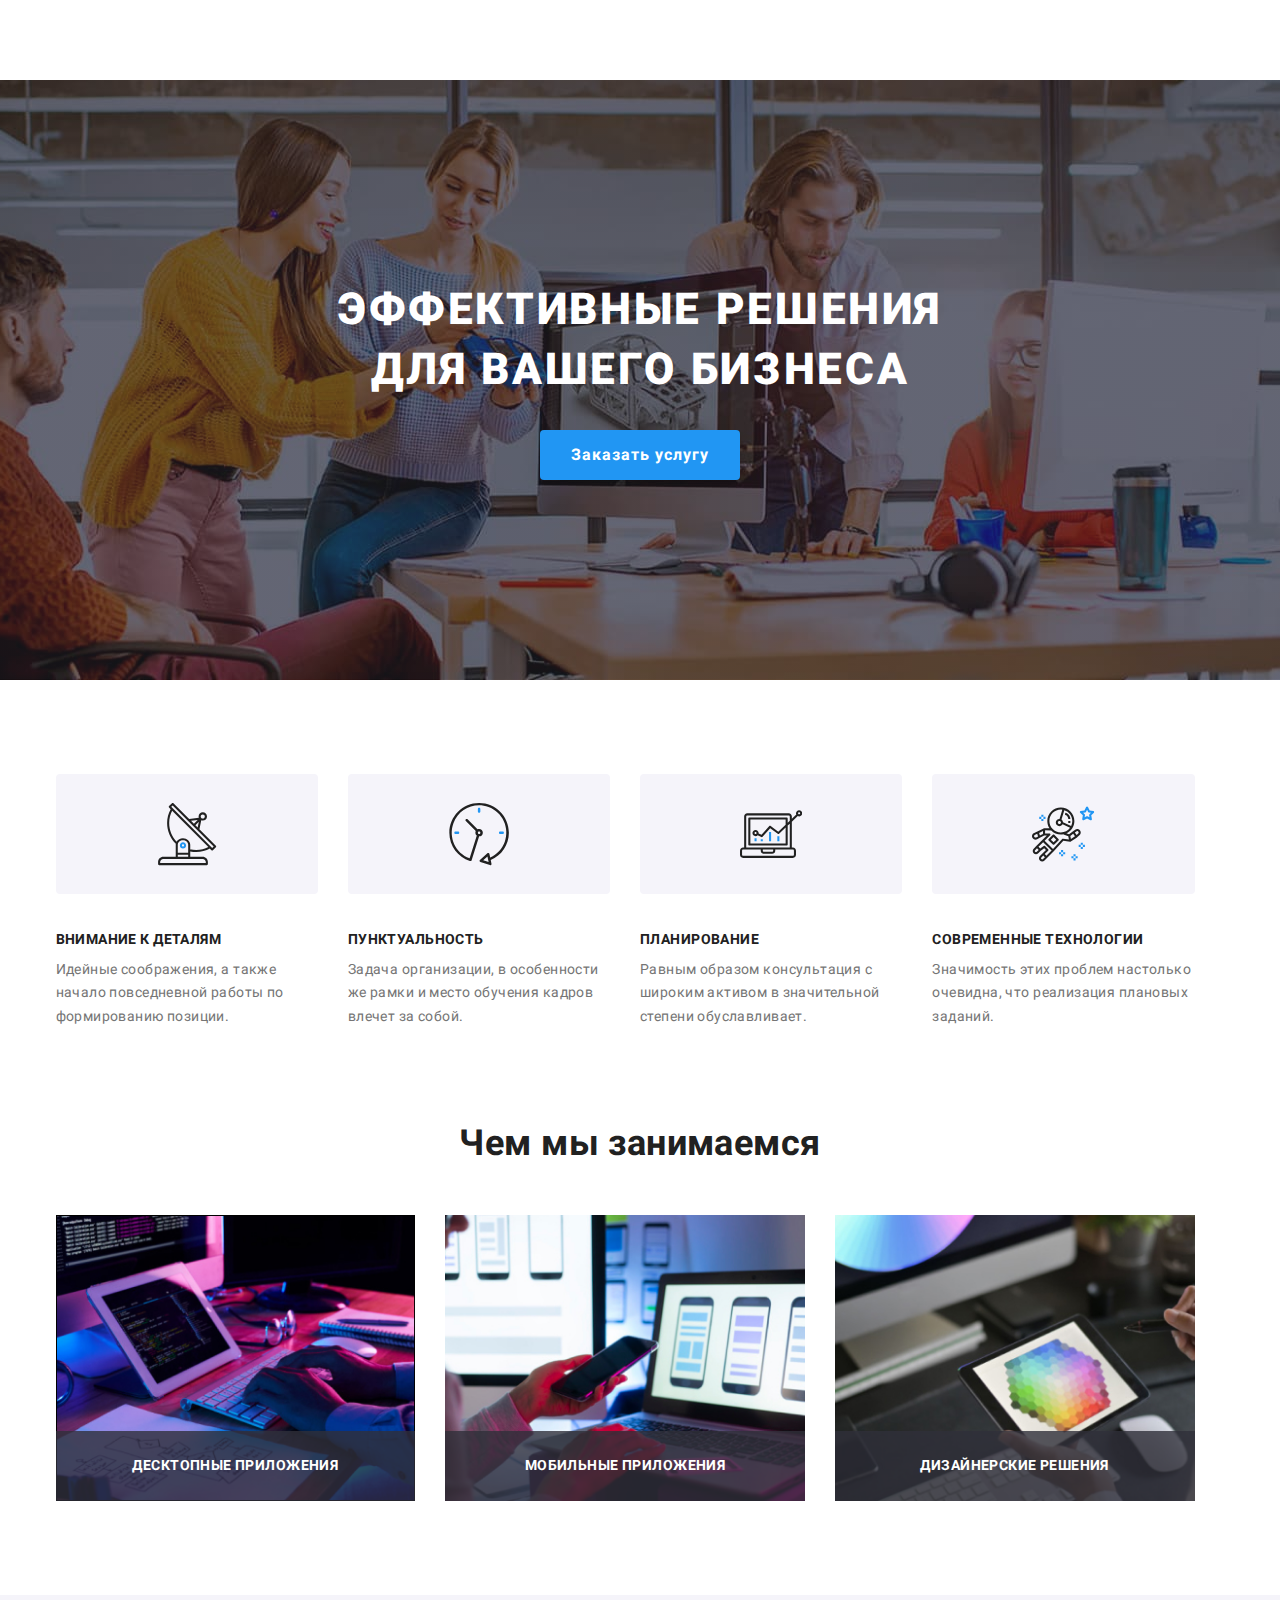
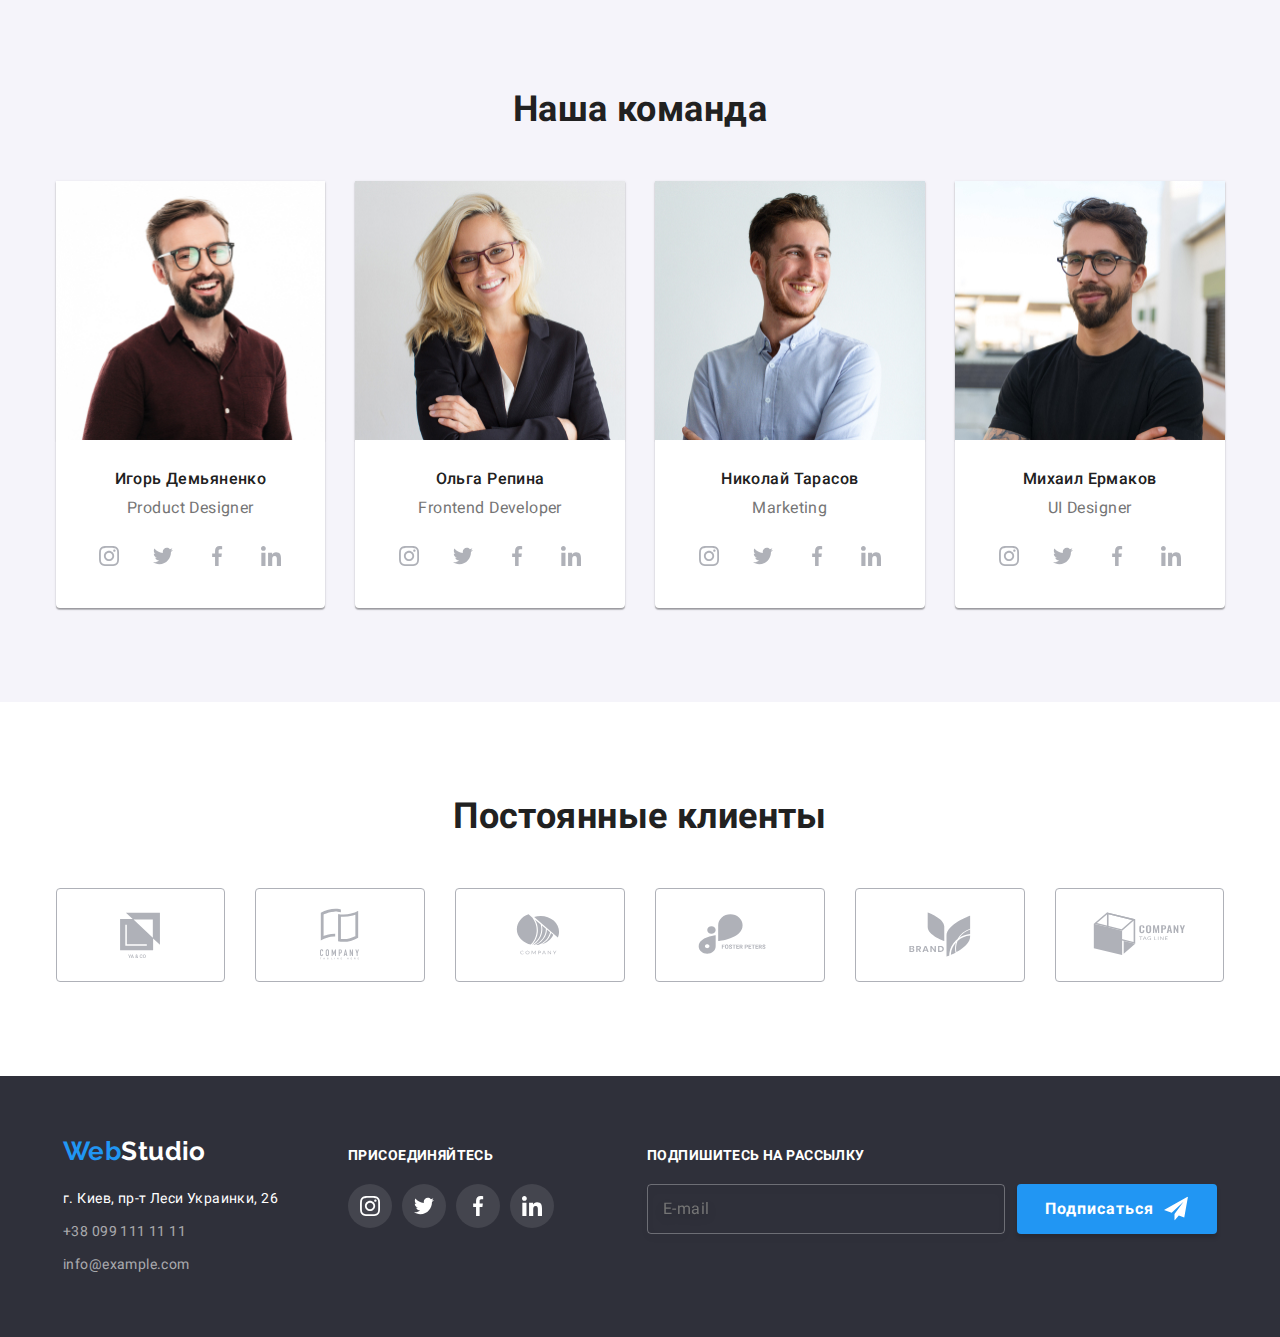
==== commit 75a39b7d: "hw_08-03" ====
--- a/index.html
+++ b/index.html
@@ -447,53 +447,56 @@
         </div>
       </section>
     </main>
-    <!-- <footer class="footer">
+    <footer class="footer">
       <div class="container footer-container">
-        <div class="footer-box">
-          <a href="./index.html" class="footer-box__logo logo">Web</a>
-          <address class="footer-box__address">
-            <p class="footer-box__map">г. Киев, пр-т Леси Украинки, 26</p>
-            <a href="tel:+380991111111" class="footer-box__link"
-              >+38 099 111 11 11</a
-            >
-            <a href="mailto:info@example.com" class="footer-box__link"
-              >info@example.com</a
-            >
-          </address>
+        <div class="footer-wrap">
+          <div class="footer-box">
+            <a href="./index.html" class="footer-box__logo logo">Web</a>
+            <address class="footer-box__address">
+              <p class="footer-box__map">г. Киев, пр-т Леси Украинки, 26</p>
+              <a href="tel:+380991111111" class="footer-box__link"
+                >+38 099 111 11 11</a
+              >
+              <a href="mailto:info@example.com" class="footer-box__link"
+                >info@example.com</a
+              >
+            </address>
+          </div>
+          <div class="join-box">
+            <h2 class="join-box__titel">присоединяйтесь</h2>
+            <ul class="join-box__list">
+              <li class="join-box__item">
+                <a href="" class="join-box__link"
+                  ><svg class="join-box__soc-svg" width="20" height="20">
+                    <use href="./images/icons.svg#icon-instagram"></use>
+                  </svg>
+                </a>
+              </li>
+              <li class="join-box__item">
+                <a href="" class="join-box__link"
+                  ><svg class="join-box__soc-svg" width="20" height="20">
+                    <use href="./images/icons.svg#icon-twitter"></use>
+                  </svg>
+                </a>
+              </li>
+              <li class="join-box__item">
+                <a href="" class="join-box__link"
+                  ><svg class="join-box__soc-svg" width="20" height="20">
+                    <use href="./images/icons.svg#icon-facebook"></use>
+                  </svg>
+                </a>
+              </li>
+              <li class="join-box__item">
+                <a href="" class="join-box__link"
+                  ><svg class="join-box__soc-svg" width="20" height="20">
+                    <use href="./images/icons.svg#icon-linkedin"></use>
+                  </svg>
+                </a>
+              </li>
+            </ul>
+          </div>
         </div>
-        <div class="join-box">
-          <h2 class="join-box__titel">присоединяйтесь</h2>
-          <ul class="join-box__list">
-            <li class="join-box__item">
-              <a href="" class="join-box__link"
-                ><svg class="join-box__soc-svg" width="20" height="20">
-                  <use href="./images/icons.svg#icon-instagram"></use>
-                </svg>
-              </a>
-            </li>
-            <li class="join-box__item">
-              <a href="" class="join-box__link"
-                ><svg class="join-box__soc-svg" width="20" height="20">
-                  <use href="./images/icons.svg#icon-twitter"></use>
-                </svg>
-              </a>
-            </li>
-            <li class="join-box__item">
-              <a href="" class="join-box__link"
-                ><svg class="join-box__soc-svg" width="20" height="20">
-                  <use href="./images/icons.svg#icon-facebook"></use>
-                </svg>
-              </a>
-            </li>
-            <li class="join-box__item">
-              <a href="" class="join-box__link"
-                ><svg class="join-box__soc-svg" width="20" height="20">
-                  <use href="./images/icons.svg#icon-linkedin"></use>
-                </svg>
-              </a>
-            </li>
-          </ul>
-        </div>
+
         <form class="footer-form">
           <div class="subscribe">
             <label for="footeremail" class="subscribe__label">
@@ -521,7 +524,7 @@
           </div>
         </form>
       </div>
-    </footer> -->
+    </footer>
     <div class="bacdrop is-hidden" data-modal>
       <div class="modal">
         <button type="button" class="modal__close-btn" data-modal-close>
--- a/css/main.min.css
+++ b/css/main.min.css
@@ -1 +1 @@
-﻿/*! modern-normalize v1.1.0 | MIT License | https://github.com/sindresorhus/modern-normalize */*,::before,::after{box-sizing:border-box}html{line-height:1.15;-webkit-text-size-adjust:100%;-moz-tab-size:4;tab-size:4}body{margin:0;font-family:system-ui,-apple-system,"Segoe UI",Roboto,Helvetica,Arial,sans-serif,"Apple Color Emoji","Segoe UI Emoji"}hr{height:0;color:inherit}abbr[title]{text-decoration:underline dotted}b,strong{font-weight:bolder}code,kbd,samp,pre{font-family:ui-monospace,SFMono-Regular,Consolas,"Liberation Mono",Menlo,monospace;font-size:1em}small{font-size:80%}sub,sup{font-size:75%;line-height:0;position:relative;vertical-align:baseline}sub{bottom:-0.25em}sup{top:-0.5em}table{text-indent:0;border-color:inherit}button,input,optgroup,select,textarea{font-family:inherit;font-size:100%;line-height:1.15;margin:0}button,select{text-transform:none}button,[type=button],[type=reset],[type=submit]{-webkit-appearance:button}::-moz-focus-inner{border-style:none;padding:0}:-moz-focusring{outline:1px dotted ButtonText}:-moz-ui-invalid{box-shadow:none}legend{padding:0}progress{vertical-align:baseline}::-webkit-inner-spin-button,::-webkit-outer-spin-button{height:auto}[type=search]{-webkit-appearance:textfield;outline-offset:-2px}::-webkit-search-decoration{-webkit-appearance:none}::-webkit-file-upload-button{-webkit-appearance:button;font:inherit}summary{display:list-item}body{background-color:#fff;color:var(--primary-text-color);font-family:"Roboto",sans-serif;letter-spacing:.03em;font-style:normal;font-weight:400;font-size:14px;line-height:1.71;padding-top:80px}a,button{cursor:pointer}p,h1,h2,h3,h4,h5,h6{margin:0}ul{margin:0;padding-left:0;list-style:none}img{display:block;max-width:100%;height:auto;width:100%}a{color:currentColor;text-decoration:none}@font-face{font-family:"Raleway";src:url("../../fonts/Raleway-Bold.eot");src:local("☺"),url("../../fonts/Raleway-Bold.woff") format("woff"),url("../../fonts/Raleway-Bold.ttf") format("truetype"),url("../../fonts/Raleway-Bold.svg") format("svg");font-weight:700;font-style:normal}@font-face{font-family:"Roboto";src:url("../../fonts/Roboto-Regular.eot");src:local("☺"),url("../../fonts/Roboto-Regular.woff") format("woff"),url("../../fonts/Roboto-Regular.ttf") format("truetype"),url("../../fonts/Roboto-Regular.svg") format("svg");font-weight:400;font-style:normal}@font-face{font-family:"Roboto";src:url("../../fonts/Roboto-Medium.eot");src:local("☺"),url("../../fonts/Roboto-Medium.woff") format("woff"),url("../../fonts/Roboto-Medium.ttf") format("truetype"),url("../../fonts/Roboto-Medium.svg") format("svg");font-weight:500;font-style:normal}@font-face{font-family:"Roboto";src:url("../../fonts/Roboto-Bold.eot");src:local("☺"),url("../../fonts/Roboto-Bold.woff") format("woff"),url("../../fonts/Roboto-Bold.ttf") format("truetype"),url("../../fonts/Roboto-Bold.svg") format("svg");font-weight:700;font-style:normal}@font-face{font-family:"Roboto";src:url("../../fonts/Roboto-Black.eot");src:local("☺"),url("../../fonts/Roboto-Black.woff") format("woff"),url("../../fonts/Roboto-Black.ttf") format("truetype"),url("../../fonts/Roboto-Black.svg") format("svg");font-weight:900;font-style:normal}.visually-hidden{border:0;clip:rect(0 0 0 0);height:auto;margin:0;overflow:hidden;padding:0;position:absolute;width:1px;white-space:nowrap}.is-hidden{opacity:0;visibility:hidden;pointer-events:none}:root{--primary-text-color: #757575;--secondary-text-color: #ffffff;--title-text-color: #212121;--accent-color: #2196f3}.btn{background-color:var(--accent-color);font-family:"Roboto";font-style:normal;font-weight:700;font-size:16px;line-height:1.88;display:block;align-items:center;text-align:center;letter-spacing:.06em;color:#fff;min-width:200px;height:50px;padding:10px auto;margin:0 auto;box-shadow:0px 4px 4px rgba(0,0,0,.15);border:rgba(0,0,0,0);border-radius:4px}.subscribe__btn-footer{padding:10px 28px;display:flex}.btn-list__btn{font-family:"Roboto";font-weight:500;font-size:16px;line-height:1.6;text-align:center;letter-spacing:.03em;border-radius:4px;border-style:none;background:#f5f4fa;display:block;border-radius:4px;padding:6px 22px;transition:background-color 250ms cubic-bezier(0.4, 0, 0.2, 1),color 250ms cubic-bezier(0.4, 0, 0.2, 1)}.btn-list__btn:hover,.btn-list__btn:focus{background-color:var(--accent-color);color:var(--secondary-text-color);box-shadow:0px 3px 1px rgba(0,0,0,.1),0px 1px 2px rgba(0,0,0,.08),0px 2px 2px rgba(0,0,0,.12);border-radius:4px}.modal__close-btn{position:absolute;top:8px;right:8px;display:flex;align-items:center;justify-content:center;width:30px;height:30px;background:#fff;border:1px solid rgba(0,0,0,.1);border-radius:50%;transition:fill 250ms cubic-bezier(0.4, 0, 0.2, 1)}.modal__close-btn:hover{fill:var(--accent-color)}.container{width:100%;margin:0 auto;padding-left:15px;padding-right:15px}@media screen and (min-width: 480px){.container{max-width:479px}}@media screen and (min-width: 768px){.container{max-width:767px}}@media screen and (min-width: 1200px){.container{max-width:1199px}}.bacdrop{position:fixed;z-index:1;top:0;left:0;width:100%;height:100%;background-color:rgba(0,0,0,.2);transition:opacity 250ms linear,visibility 250ms linear}.modal{position:absolute;top:50%;left:50%;transform:translate(-50%, -50%) scale(1);width:528px;min-height:581px;padding:40px;background:#fff;box-shadow:0px 1px 3px rgba(0,0,0,.12),0px 1px 1px rgba(0,0,0,.14),0px 2px 1px rgba(0,0,0,.2);border-radius:4px;transition:transform 250ms linear}.bacdrop.is-hidden .modal{transform:translate(-50%, -50%) scale(0)}.modal__titel{font-weight:700;font-size:20px;line-height:1.15;text-align:center;letter-spacing:.03em;margin-bottom:12px;color:#212121}.input__connection{position:relative;display:block}.modal__label{display:block;font-weight:400;font-size:12px;line-height:1.16;letter-spacing:.01em;color:#757575}.modal__label :hover .modal__icon,.modal__label :focus .modal__icon{fill:var(--accent-color)}.modal__label :hover .modal__input,.modal__label :focus .modal__input{outline:1px solid var(--accent-color);border:1px solid var(--accent-color);border-radius:4px}.modal__input{display:block;background-color:rgba(0,0,0,0);width:100%;height:40px;border:1px solid rgba(33,33,33,.2);border-radius:4px;margin-bottom:10px;margin-top:4px;padding:12px 12px 12px 35px;color:#212121;transition:border 250ms cubic-bezier(0.4, 0, 0.2, 1);transition:border-radius 250ms cubic-bezier(0.4, 0, 0.2, 1)}.modal__input:hover,.modal__input:focus{outline:1px solid var(--accent-color);border:1px solid var(--accent-color);border-radius:4px}.modal__input:hover+.modal__icon,.modal__input:focus+.modal__icon{fill:var(--accent-color)}.modal__icon{position:absolute;display:block;top:50%;left:15px;transform:translateY(-50%)}.modal__text-area{width:100%;height:120px;resize:none;border:1px solid rgba(33,33,33,.2);border-radius:4px;padding:12px 16px;margin-top:4px;transition:border 250ms cubic-bezier(0.4, 0, 0.2, 1);transition:border-radius 250ms cubic-bezier(0.4, 0, 0.2, 1)}.modal__text-area:hover,.modal__text-area:focus{outline:1px solid var(--accent-color);border:1px solid var(--accent-color);border-radius:4px}.modal__text-area::placeholder{font-weight:400;font-size:12px;line-height:1.16;letter-spacing:.01em;color:rgba(117,117,117,.5)}.modal__check-text{display:flex;align-items:center;justify-content:center;font-weight:400;font-size:14px;line-height:1.71;letter-spacing:.03em;color:#757575;margin-top:20px;margin-bottom:30px}.modal__check:checked+.modal__check-text .modal__wrap{background-color:var(--accent-color);border:2px solid var(--accent-color)}.modal__check:checked+.modal__check-text .modal__check-svg{fill:#fff}.modal__wrap{width:16px;height:15px;border:2px solid #212121;border-radius:4px;display:flex;align-items:center;justify-content:center;margin-right:8px;transition:background-color 250ms cubic-bezier(0.4, 0, 0.2, 1);transition:border 250ms cubic-bezier(0.4, 0, 0.2, 1)}.modal__link{color:var(--accent-color)}.modal__check-svg{fill:rgba(0,0,0,0);transition:fill 250ms cubic-bezier(0.4, 0, 0.2, 1)}.title{font-weight:700;font-size:36px;line-height:1.16;text-align:center;color:var(--title-text-color);margin-bottom:30px}@media screen and (min-width: 1200px){.title{margin-bottom:50px}}.header{position:fixed;z-index:1;top:0;left:0;width:100%;background-color:#fff;padding-top:24px;padding-bottom:25px;border-bottom:1px solid #ececec}.nav{display:flex;align-items:center}.auth{display:flex;margin-left:auto}.menu{display:flex}.menu__item{position:relative}.menu__item:not(:last-child){margin-right:50px}.menu__link{font-weight:500;font-size:14px;line-height:1.14;font-style:normal;letter-spacing:.02em;color:var(--title-text-color);transition:color 250ms cubic-bezier(0.4, 0, 0.2, 1)}.menu__link:hover,.menu__link:focus{color:var(--accent-color)}.menu__link.current{color:var(--accent-color)}.menu__link.current::before{content:"";position:absolute;bottom:-28px;display:block;width:100%;height:4px;border-radius:4px;background-color:var(--accent-color)}.auth__tel{margin-right:10px;fill:currentColor;transition:fill 250ms cubic-bezier(0.4, 0, 0.2, 1)}.auth__mail{margin-right:10px;fill:currentColor;transition:fill 250ms cubic-bezier(0.4, 0, 0.2, 1)}.auth__link{display:flex;align-items:center;justify-content:center;font-weight:500;font-size:14px;line-height:1.14;font-style:normal;letter-spacing:.02em;color:var(--primary-text-color);transition:color 250ms cubic-bezier(0.4, 0, 0.2, 1)}.auth__link:not(:first-child){margin-left:50px}.auth__link:hover,.auth__link:focus{color:var(--accent-color)}.logo{font-family:"Raleway";font-style:normal;font-weight:700;font-size:26px;line-height:1.2;color:var(--accent-color);margin-right:93px;transition:color 250ms cubic-bezier(0.4, 0, 0.2, 1)}.nav__logo:focus,.nav__logo:hover{color:var(--title-text-color)}.nav__logo::after{content:"Studio";color:var(--title-text-color);transition:color 250ms cubic-bezier(0.4, 0, 0.2, 1)}.nav__logo:focus::after,.nav__logo:hover::after{color:var(--accent-color)}.footer-box__logo:focus,.footer-box__logo:hover{color:var(--secondary-text-color)}.footer-box__logo::after{content:"Studio";color:var(--secondary-text-color);transition:color 250ms cubic-bezier(0.4, 0, 0.2, 1)}.footer-box__logo:focus::after,.footer-box__logo:hover::after{color:var(--accent-color)}.hero{padding-top:118px;padding-bottom:118px;background-color:#2f303a;text-align:center;background-image:linear-gradient(rgba(47, 48, 58, 0.4), rgba(47, 48, 58, 0.4)),url(../../images/hero_mobile.jpg);background-repeat:no-repeat;background-position:center;background-size:cover}@media(min-device-pixel-ratio: 2),(min-resolution: 192dpi),(min-resolution: 2dppx){.hero{background-image:linear-gradient(rgba(47, 48, 58, 0.4), rgba(47, 48, 58, 0.4)),url(../../images/hero_mobile_2x.jpg)}}@media screen and (min-width: 768px){.hero{background-image:linear-gradient(rgba(47, 48, 58, 0.4), rgba(47, 48, 58, 0.4)),url(../../images/hero_tablet.jpg)}}@media screen and (min-width: 768px)and (min-device-pixel-ratio: 2),screen and (min-width: 768px)and (min-resolution: 192dpi),screen and (min-width: 768px)and (min-resolution: 2dppx){.hero{background-image:linear-gradient(rgba(47, 48, 58, 0.4), rgba(47, 48, 58, 0.4)),url(../../images/hero_tablet_2x.jpg)}}@media screen and (min-width: 1200px){.hero{padding-top:200px;padding-bottom:200px;background-image:linear-gradient(rgba(47, 48, 58, 0.4), rgba(47, 48, 58, 0.4)),url(../../images/hero_desktop.jpg);max-width:1600px}}@media screen and (min-width: 1200px)and (min-device-pixel-ratio: 2),screen and (min-width: 1200px)and (min-resolution: 192dpi),screen and (min-width: 1200px)and (min-resolution: 2dppx){.hero{background-image:linear-gradient(rgba(47, 48, 58, 0.4), rgba(47, 48, 58, 0.4)),url(../../images/hero_desktop_2x.jpg)}}.hero-content{display:flex;flex-direction:column;align-items:center}.hero-content__title{font-weight:900;font-size:18px;line-height:1.61;letter-spacing:.06em;text-transform:uppercase;text-align:center;color:var(--secondary-text-color);max-width:280px;margin-bottom:30px}@media screen and (min-width: 480px){.hero-content__title{max-width:360px;font-size:26px}}@media screen and (min-width: 1200px){.hero-content__title{max-width:696px;font-size:44px;line-height:1.36}}.speciality{padding-top:60px;padding-bottom:60px}@media screen and (min-width: 1200px){.speciality{padding-top:94px;padding-bottom:94px}}.speciality-list__description{font-weight:700;font-size:14px;line-height:1.14;text-transform:uppercase;text-align:center;color:var(--title-text-color);margin-bottom:10px}@media screen and (min-width: 768px){.speciality-list__description{text-align:start}}.speciality-list__text{font-weight:400;font-size:14px;line-height:1.71;padding-bottom:30px}@media screen and (min-width: 1200px){.speciality-list__text{padding-bottom:0}}@media screen and (min-width: 768px){.speciality-list{display:flex;flex-wrap:wrap;gap:30px}}@media screen and (min-width: 1200px){.speciality-list{display:flex;gap:30px}}@media screen and (min-width: 768px){.speciality-list__items{width:calc((100% - 30px)/2)}}@media screen and (min-width: 1200px){.speciality-list__items{width:calc((100% - 120px)/4)}}.speciality-list__image{padding:25px 100px;margin-bottom:30px;background-color:#f5f4fa;border-radius:4px;width:100%}.about{padding-bottom:94px}@media screen and (max-width: 1199px){.about{display:none}}.about-list{display:flex}.about-list__item{margin-right:30px;position:relative}.about-list__description{position:absolute;bottom:0;display:block;width:100%;padding:27px;background-color:rgba(47,48,58,.8);font-weight:700;font-size:14px;line-height:1.14;text-align:center;letter-spacing:.03em;text-transform:uppercase;color:#fff}.our-team{background-color:#f5f4fa;padding-top:60px;padding-bottom:60px}@media screen and (min-width: 1200px){.our-team{padding-top:94px;padding-bottom:94px}}.team-list{gap:30px}@media screen and (min-width: 768px){.team-list{display:flex;flex-wrap:wrap}}.team-list__item{text-align:center;border-radius:0px 0px 4px 4px}@media screen and (max-width: 767px){.team-list__item:not(:last-child){margin-bottom:30px}}@media screen and (min-width: 768px){.team-list__item{width:calc((100% - 30px)/2)}}@media screen and (min-width: 1200px){.team-list__item{width:calc((100% - 90px)/4)}}.team-list__item img{box-shadow:0px 1px 3px rgba(0,0,0,.12),0px 1px 1px rgba(0,0,0,.14),0px 2px 1px rgba(0,0,0,.2)}.team-list__text{padding-top:30px;padding-bottom:30px;background:var(--secondary-text-color);border-radius:0px 0px 4px 4px;box-shadow:0px 1px 3px rgba(0,0,0,.12),0px 1px 1px rgba(0,0,0,.14),0px 2px 1px rgba(0,0,0,.2)}.team-list__team{font-weight:500;font-size:16px;line-height:1.18;text-align:center;color:var(--title-text-color);margin-bottom:10px}.team-list__position{font-weight:400;font-size:16px;line-height:1.18;text-align:center;margin-bottom:16px}.soc-list{display:flex;align-items:center;justify-content:center;margin-left:-10px}.soc-list__item{width:44px;height:44px;margin-left:10px}.soc-list__svg{display:flex;align-items:center;justify-content:center}.soc-list__svg{fill:currentColor}.soc-list__link{display:flex;align-items:center;justify-content:center;width:100%;height:100%;border-radius:50%;color:#afb1b8;transition:color 250ms cubic-bezier(0.4, 0, 0.2, 1),background-color 250ms cubic-bezier(0.4, 0, 0.2, 1)}.soc-list__link:hover,.soc-list__link:focus{color:var(--secondary-text-color);background-color:var(--accent-color)}.btn-list{margin-bottom:25px;display:flex;flex-wrap:wrap}@media screen and (min-width: 768px){.btn-list{margin-bottom:30px;justify-content:center}}@media screen and (min-width: 1200px){.btn-list{margin-bottom:50px}}.btn-list__item{margin-bottom:15px}.btn-list__item:not(:last-child){margin-right:8px}@media screen and (min-width: 768px){.btn-list__item{margin-bottom:0}}.filter-list__item{display:flex;background:#fff}@media screen and (min-width: 768px){.filter-list__item{width:calc((100% - 30px)/2)}}@media screen and (min-width: 1200px){.filter-list__item{width:calc((100% - 60px)/3)}}.filter-list__name{font-weight:700;font-size:18px;line-height:2;letter-spacing:.06em;color:var(--title-text-color)}.filter-list__filter{font-weight:400;font-size:16px;line-height:1.88}.filter-list__project{border:1px solid #eee;padding:20px 24px;flex-basis:322px}@media screen and (min-width: 768px)and (max-width: 1199px){.filter-list__project{min-height:146px}}.filter-list{display:flex;flex-wrap:wrap;gap:30px}@media screen and (min-width: 480px){.portfolio{padding-top:60px;padding-bottom:60px}}@media screen and (min-width: 1200px){.portfolio{padding-top:94px;padding-bottom:94px}}.filter-list__link{display:block}.filter-list__link:focus,.filter-list__link:hover{box-shadow:0px 1px 1px rgba(0,0,0,.12),0px 4px 4px rgba(0,0,0,.06),1px 4px 6px rgba(0,0,0,.16)}.filter-list__thumb{position:relative;overflow:hidden}.filter-list__thumb::before{content:"";position:absolute;display:block;height:100%;width:100%;top:0;left:0;background:rgba(33,150,243,.9);transition:transform 250ms cubic-bezier(0.4, 0, 0.2, 1);transform:translateY(100%);opacity:0}.filter-list__link:hover .filter-list__thumb::before,.filter-list__link:focus .filter-list__thumb::before{opacity:1;transform:translateY(0)}.filter-list__description{position:absolute;top:0;left:0;padding:63px 24px;font-weight:400;font-size:18px;line-height:1.55;letter-spacing:.03em;color:var(--secondary-text-color);opacity:0;transition:transform 250ms cubic-bezier(0.4, 0, 0.2, 1);transform:translateY(100%)}.filter-list__link:focus .filter-list__description,.filter-list__link:hover .filter-list__description{opacity:1;transform:translateY(0)}.regular-client{padding-top:60px;padding-bottom:60px}@media screen and (min-width: 1200px){.regular-client{padding-top:94px;padding-bottom:94px}}.client-list{display:flex;flex-wrap:wrap;gap:30px}.client-list__item{width:calc((100% - 30px)/2)}@media screen and (min-width: 768px){.client-list__item{width:calc((100% - 60px)/3)}}@media screen and (min-width: 1200px){.client-list__item{width:calc((100% - 150px)/6);flex-wrap:nowrap}}.client-list__link{display:flex;align-items:center;justify-content:center;width:100%;height:100%;color:#afb1b8;border:1px solid #afb1b8;border-radius:4px;fill:currentColor;transition:color 250ms cubic-bezier(0.4, 0, 0.2, 1),border 250ms cubic-bezier(0.4, 0, 0.2, 1)}.client-list__link:hover,.client-list__link:focus{color:var(--accent-color);border:1px solid var(--accent-color)}.client-list__svg{padding:16px 32px}.footer{background-color:#2f303a;padding:60px 0px}.footer-box__address{font-style:normal;font-weight:400;font-size:14px;line-height:1.71;max-width:231px;margin-top:20px}.footer-box__link{color:rgba(255,255,255,.6);margin-bottom:9px;transition:color 250ms cubic-bezier(0.4, 0, 0.2, 1)}.footer-box__link:hover,.footer-box__link:focus{color:var(--accent-color)}.footer-box__map{color:var(--secondary-text-color);margin-bottom:9px}.footer-container{display:flex}.join-box__list{display:flex;justify-content:center}.join-box{align-items:center;justify-content:center;margin-left:70px;margin-top:12px}.join-box__item{cursor:pointer;width:44px;height:44px;margin-left:10px}.join-box__item:first-child{margin-left:0}.join-box__link{display:flex;align-items:center;justify-content:center;width:100%;height:100%;border-radius:50%;background-color:rgba(255,255,255,.1);transition:background-color 250ms cubic-bezier(0.4, 0, 0.2, 1)}.join-box__link:hover,.join-box__link:focus{background-color:var(--accent-color)}.join-box__soc-svg{display:flex;fill:var(--secondary-text-color)}.join-box__titel{font-weight:700;font-size:14px;line-height:1.14;letter-spacing:.03em;text-transform:uppercase;color:var(--secondary-text-color);margin-bottom:20px}.subscribe__label{font-weight:700;font-size:14px;line-height:1.14;letter-spacing:.03em;text-transform:uppercase;color:var(--secondary-text-color);margin-bottom:20px}.subscribe__email{width:358px;height:50px;border:1px solid rgba(255,255,255,.3);filter:drop-shadow(0px 4px 4px rgba(0, 0, 0, 0.15));border-radius:4px;background-color:rgba(0,0,0,0)}.subscribe__email{font-weight:400;font-size:16px;line-height:1.25;letter-spacing:.03em;color:rgba(255,255,255,.6);padding:16px 15px}.subscribe{display:flex;flex-direction:column;margin-top:12px;margin-left:93px}.footer-form{display:flex}.submit-svg{position:absolute;top:50%;right:28px;transform:translateY(-50%);width:25px;height:25px}.subscribe__btn{position:relative;width:200px;height:50px;margin-top:48px;margin-left:12px}/*# sourceMappingURL=main.min.css.map */+﻿/*! modern-normalize v1.1.0 | MIT License | https://github.com/sindresorhus/modern-normalize */*,::before,::after{box-sizing:border-box}html{line-height:1.15;-webkit-text-size-adjust:100%;-moz-tab-size:4;tab-size:4}body{margin:0;font-family:system-ui,-apple-system,"Segoe UI",Roboto,Helvetica,Arial,sans-serif,"Apple Color Emoji","Segoe UI Emoji"}hr{height:0;color:inherit}abbr[title]{text-decoration:underline dotted}b,strong{font-weight:bolder}code,kbd,samp,pre{font-family:ui-monospace,SFMono-Regular,Consolas,"Liberation Mono",Menlo,monospace;font-size:1em}small{font-size:80%}sub,sup{font-size:75%;line-height:0;position:relative;vertical-align:baseline}sub{bottom:-0.25em}sup{top:-0.5em}table{text-indent:0;border-color:inherit}button,input,optgroup,select,textarea{font-family:inherit;font-size:100%;line-height:1.15;margin:0}button,select{text-transform:none}button,[type=button],[type=reset],[type=submit]{-webkit-appearance:button}::-moz-focus-inner{border-style:none;padding:0}:-moz-focusring{outline:1px dotted ButtonText}:-moz-ui-invalid{box-shadow:none}legend{padding:0}progress{vertical-align:baseline}::-webkit-inner-spin-button,::-webkit-outer-spin-button{height:auto}[type=search]{-webkit-appearance:textfield;outline-offset:-2px}::-webkit-search-decoration{-webkit-appearance:none}::-webkit-file-upload-button{-webkit-appearance:button;font:inherit}summary{display:list-item}body{background-color:#fff;color:var(--primary-text-color);font-family:"Roboto",sans-serif;letter-spacing:.03em;font-style:normal;font-weight:400;font-size:14px;line-height:1.71;padding-top:80px}a,button{cursor:pointer}p,h1,h2,h3,h4,h5,h6{margin:0}ul{margin:0;padding-left:0;list-style:none}img{display:block;max-width:100%;height:auto;width:100%}a{color:currentColor;text-decoration:none}@font-face{font-family:"Raleway";src:url("../../fonts/Raleway-Bold.eot");src:local("☺"),url("../../fonts/Raleway-Bold.woff") format("woff"),url("../../fonts/Raleway-Bold.ttf") format("truetype"),url("../../fonts/Raleway-Bold.svg") format("svg");font-weight:700;font-style:normal}@font-face{font-family:"Roboto";src:url("../../fonts/Roboto-Regular.eot");src:local("☺"),url("../../fonts/Roboto-Regular.woff") format("woff"),url("../../fonts/Roboto-Regular.ttf") format("truetype"),url("../../fonts/Roboto-Regular.svg") format("svg");font-weight:400;font-style:normal}@font-face{font-family:"Roboto";src:url("../../fonts/Roboto-Medium.eot");src:local("☺"),url("../../fonts/Roboto-Medium.woff") format("woff"),url("../../fonts/Roboto-Medium.ttf") format("truetype"),url("../../fonts/Roboto-Medium.svg") format("svg");font-weight:500;font-style:normal}@font-face{font-family:"Roboto";src:url("../../fonts/Roboto-Bold.eot");src:local("☺"),url("../../fonts/Roboto-Bold.woff") format("woff"),url("../../fonts/Roboto-Bold.ttf") format("truetype"),url("../../fonts/Roboto-Bold.svg") format("svg");font-weight:700;font-style:normal}@font-face{font-family:"Roboto";src:url("../../fonts/Roboto-Black.eot");src:local("☺"),url("../../fonts/Roboto-Black.woff") format("woff"),url("../../fonts/Roboto-Black.ttf") format("truetype"),url("../../fonts/Roboto-Black.svg") format("svg");font-weight:900;font-style:normal}.visually-hidden{border:0;clip:rect(0 0 0 0);height:auto;margin:0;overflow:hidden;padding:0;position:absolute;width:1px;white-space:nowrap}.is-hidden{opacity:0;visibility:hidden;pointer-events:none}:root{--primary-text-color: #757575;--secondary-text-color: #ffffff;--title-text-color: #212121;--accent-color: #2196f3}.btn{background-color:var(--accent-color);font-family:"Roboto";font-style:normal;font-weight:700;font-size:16px;line-height:1.88;display:block;align-items:center;text-align:center;letter-spacing:.06em;color:#fff;min-width:200px;height:50px;padding:10px auto;margin:0 auto;box-shadow:0px 4px 4px rgba(0,0,0,.15);border:rgba(0,0,0,0);border-radius:4px}.subscribe__btn-footer{padding:10px 28px;display:flex}.btn-list__btn{font-family:"Roboto";font-weight:500;font-size:16px;line-height:1.6;text-align:center;letter-spacing:.03em;border-radius:4px;border-style:none;background:#f5f4fa;display:block;border-radius:4px;padding:6px 22px;transition:background-color 250ms cubic-bezier(0.4, 0, 0.2, 1),color 250ms cubic-bezier(0.4, 0, 0.2, 1)}.btn-list__btn:hover,.btn-list__btn:focus{background-color:var(--accent-color);color:var(--secondary-text-color);box-shadow:0px 3px 1px rgba(0,0,0,.1),0px 1px 2px rgba(0,0,0,.08),0px 2px 2px rgba(0,0,0,.12);border-radius:4px}.modal__close-btn{position:absolute;top:8px;right:8px;display:flex;align-items:center;justify-content:center;width:30px;height:30px;background:#fff;border:1px solid rgba(0,0,0,.1);border-radius:50%;transition:fill 250ms cubic-bezier(0.4, 0, 0.2, 1)}.modal__close-btn:hover{fill:var(--accent-color)}.container{width:100%;margin:0 auto;padding-left:15px;padding-right:15px}@media screen and (min-width: 480px){.container{max-width:479px}}@media screen and (min-width: 768px){.container{max-width:767px}}@media screen and (min-width: 1200px){.container{max-width:1199px}}.bacdrop{position:fixed;z-index:1;top:0;left:0;width:100%;height:100%;background-color:rgba(0,0,0,.2);transition:opacity 250ms linear,visibility 250ms linear}.modal{position:absolute;top:50%;left:50%;transform:translate(-50%, -50%) scale(1);width:528px;min-height:581px;padding:40px;background:#fff;box-shadow:0px 1px 3px rgba(0,0,0,.12),0px 1px 1px rgba(0,0,0,.14),0px 2px 1px rgba(0,0,0,.2);border-radius:4px;transition:transform 250ms linear}.bacdrop.is-hidden .modal{transform:translate(-50%, -50%) scale(0)}.modal__titel{font-weight:700;font-size:20px;line-height:1.15;text-align:center;letter-spacing:.03em;margin-bottom:12px;color:#212121}.input__connection{position:relative;display:block}.modal__label{display:block;font-weight:400;font-size:12px;line-height:1.16;letter-spacing:.01em;color:#757575}.modal__label :hover .modal__icon,.modal__label :focus .modal__icon{fill:var(--accent-color)}.modal__label :hover .modal__input,.modal__label :focus .modal__input{outline:1px solid var(--accent-color);border:1px solid var(--accent-color);border-radius:4px}.modal__input{display:block;background-color:rgba(0,0,0,0);width:100%;height:40px;border:1px solid rgba(33,33,33,.2);border-radius:4px;margin-bottom:10px;margin-top:4px;padding:12px 12px 12px 35px;color:#212121;transition:border 250ms cubic-bezier(0.4, 0, 0.2, 1);transition:border-radius 250ms cubic-bezier(0.4, 0, 0.2, 1)}.modal__input:hover,.modal__input:focus{outline:1px solid var(--accent-color);border:1px solid var(--accent-color);border-radius:4px}.modal__input:hover+.modal__icon,.modal__input:focus+.modal__icon{fill:var(--accent-color)}.modal__icon{position:absolute;display:block;top:50%;left:15px;transform:translateY(-50%)}.modal__text-area{width:100%;height:120px;resize:none;border:1px solid rgba(33,33,33,.2);border-radius:4px;padding:12px 16px;margin-top:4px;transition:border 250ms cubic-bezier(0.4, 0, 0.2, 1);transition:border-radius 250ms cubic-bezier(0.4, 0, 0.2, 1)}.modal__text-area:hover,.modal__text-area:focus{outline:1px solid var(--accent-color);border:1px solid var(--accent-color);border-radius:4px}.modal__text-area::placeholder{font-weight:400;font-size:12px;line-height:1.16;letter-spacing:.01em;color:rgba(117,117,117,.5)}.modal__check-text{display:flex;align-items:center;justify-content:center;font-weight:400;font-size:14px;line-height:1.71;letter-spacing:.03em;color:#757575;margin-top:20px;margin-bottom:30px}.modal__check:checked+.modal__check-text .modal__wrap{background-color:var(--accent-color);border:2px solid var(--accent-color)}.modal__check:checked+.modal__check-text .modal__check-svg{fill:#fff}.modal__wrap{width:16px;height:15px;border:2px solid #212121;border-radius:4px;display:flex;align-items:center;justify-content:center;margin-right:8px;transition:background-color 250ms cubic-bezier(0.4, 0, 0.2, 1);transition:border 250ms cubic-bezier(0.4, 0, 0.2, 1)}.modal__link{color:var(--accent-color)}.modal__check-svg{fill:rgba(0,0,0,0);transition:fill 250ms cubic-bezier(0.4, 0, 0.2, 1)}.title{font-weight:700;font-size:36px;line-height:1.16;text-align:center;color:var(--title-text-color);margin-bottom:30px}@media screen and (min-width: 1200px){.title{margin-bottom:50px}}.header{position:fixed;z-index:1;top:0;left:0;width:100%;background-color:#fff;padding-top:24px;padding-bottom:25px;border-bottom:1px solid #ececec}.nav{display:flex;align-items:center}.auth{display:flex;margin-left:auto}.menu{display:flex}.menu__item{position:relative}.menu__item:not(:last-child){margin-right:50px}.menu__link{font-weight:500;font-size:14px;line-height:1.14;font-style:normal;letter-spacing:.02em;color:var(--title-text-color);transition:color 250ms cubic-bezier(0.4, 0, 0.2, 1)}.menu__link:hover,.menu__link:focus{color:var(--accent-color)}.menu__link.current{color:var(--accent-color)}.menu__link.current::before{content:"";position:absolute;bottom:-28px;display:block;width:100%;height:4px;border-radius:4px;background-color:var(--accent-color)}.auth__tel{margin-right:10px;fill:currentColor;transition:fill 250ms cubic-bezier(0.4, 0, 0.2, 1)}.auth__mail{margin-right:10px;fill:currentColor;transition:fill 250ms cubic-bezier(0.4, 0, 0.2, 1)}.auth__link{display:flex;align-items:center;justify-content:center;font-weight:500;font-size:14px;line-height:1.14;font-style:normal;letter-spacing:.02em;color:var(--primary-text-color);transition:color 250ms cubic-bezier(0.4, 0, 0.2, 1)}.auth__link:not(:first-child){margin-left:50px}.auth__link:hover,.auth__link:focus{color:var(--accent-color)}.logo{font-family:"Raleway";font-style:normal;font-weight:700;font-size:24px;line-height:1.16;color:var(--accent-color);transition:color 250ms cubic-bezier(0.4, 0, 0.2, 1)}@media screen and (min-width: 1200px){.logo{font-size:26px;line-height:1.2}}.nav__logo:focus,.nav__logo:hover{color:var(--title-text-color)}.nav__logo::after{content:"Studio";color:var(--title-text-color);transition:color 250ms cubic-bezier(0.4, 0, 0.2, 1)}.nav__logo:focus::after,.nav__logo:hover::after{color:var(--accent-color)}.footer-box__logo:focus,.footer-box__logo:hover{color:var(--secondary-text-color)}.footer-box__logo::after{content:"Studio";color:var(--secondary-text-color);transition:color 250ms cubic-bezier(0.4, 0, 0.2, 1)}.footer-box__logo:focus::after,.footer-box__logo:hover::after{color:var(--accent-color)}.hero{padding-top:118px;padding-bottom:118px;background-color:#2f303a;text-align:center;background-image:linear-gradient(rgba(47, 48, 58, 0.4), rgba(47, 48, 58, 0.4)),url(../../images/hero_mobile.jpg);background-repeat:no-repeat;background-position:center;background-size:cover}@media(min-device-pixel-ratio: 2),(min-resolution: 192dpi),(min-resolution: 2dppx){.hero{background-image:linear-gradient(rgba(47, 48, 58, 0.4), rgba(47, 48, 58, 0.4)),url(../../images/hero_mobile_2x.jpg)}}@media screen and (min-width: 768px){.hero{background-image:linear-gradient(rgba(47, 48, 58, 0.4), rgba(47, 48, 58, 0.4)),url(../../images/hero_tablet.jpg)}}@media screen and (min-width: 768px)and (min-device-pixel-ratio: 2),screen and (min-width: 768px)and (min-resolution: 192dpi),screen and (min-width: 768px)and (min-resolution: 2dppx){.hero{background-image:linear-gradient(rgba(47, 48, 58, 0.4), rgba(47, 48, 58, 0.4)),url(../../images/hero_tablet_2x.jpg)}}@media screen and (min-width: 1200px){.hero{padding-top:200px;padding-bottom:200px;background-image:linear-gradient(rgba(47, 48, 58, 0.4), rgba(47, 48, 58, 0.4)),url(../../images/hero_desktop.jpg);max-width:1600px}}@media screen and (min-width: 1200px)and (min-device-pixel-ratio: 2),screen and (min-width: 1200px)and (min-resolution: 192dpi),screen and (min-width: 1200px)and (min-resolution: 2dppx){.hero{background-image:linear-gradient(rgba(47, 48, 58, 0.4), rgba(47, 48, 58, 0.4)),url(../../images/hero_desktop_2x.jpg)}}.hero-content{display:flex;flex-direction:column;align-items:center}.hero-content__title{font-weight:900;font-size:18px;line-height:1.61;letter-spacing:.06em;text-transform:uppercase;text-align:center;color:var(--secondary-text-color);max-width:280px;margin-bottom:30px}@media screen and (min-width: 480px){.hero-content__title{max-width:360px;font-size:26px}}@media screen and (min-width: 1200px){.hero-content__title{max-width:696px;font-size:44px;line-height:1.36}}.speciality{padding-top:60px;padding-bottom:60px}@media screen and (min-width: 1200px){.speciality{padding-top:94px;padding-bottom:94px}}.speciality-list__description{font-weight:700;font-size:14px;line-height:1.14;text-transform:uppercase;text-align:center;color:var(--title-text-color);margin-bottom:10px}@media screen and (min-width: 768px){.speciality-list__description{text-align:start}}.speciality-list__text{font-weight:400;font-size:14px;line-height:1.71}@media screen and (min-width: 768px){.speciality-list{display:flex;flex-wrap:wrap;gap:30px}}@media screen and (min-width: 1200px){.speciality-list{display:flex;gap:30px}}.speciality-list__items:not(:last-child){margin-bottom:30px}@media screen and (min-width: 768px){.speciality-list__items{width:calc((100% - 30px)/2)}.speciality-list__items:not(:last-child){margin-bottom:0px}}@media screen and (min-width: 1200px){.speciality-list__items{width:calc((100% - 120px)/4)}.speciality-list__items:not(:last-child){margin-bottom:0px}}.speciality-list__image{padding:25px 100px;margin-bottom:30px;background-color:#f5f4fa;border-radius:4px;width:100%}.about{padding-bottom:94px}@media screen and (max-width: 1199px){.about{display:none}}.about-list{display:flex}.about-list__item{margin-right:30px;position:relative}.about-list__description{position:absolute;bottom:0;display:block;width:100%;padding:27px;background-color:rgba(47,48,58,.8);font-weight:700;font-size:14px;line-height:1.14;text-align:center;letter-spacing:.03em;text-transform:uppercase;color:#fff}.our-team{background-color:#f5f4fa;padding-top:60px;padding-bottom:60px}@media screen and (min-width: 1200px){.our-team{padding-top:94px;padding-bottom:94px}}.team-list{gap:30px}@media screen and (min-width: 768px){.team-list{display:flex;flex-wrap:wrap}}.team-list__item{text-align:center;border-radius:0px 0px 4px 4px}@media screen and (max-width: 767px){.team-list__item:not(:last-child){margin-bottom:30px}}@media screen and (min-width: 768px){.team-list__item{width:calc((100% - 30px)/2)}}@media screen and (min-width: 1200px){.team-list__item{width:calc((100% - 90px)/4)}}.team-list__item img{box-shadow:0px 1px 3px rgba(0,0,0,.12),0px 1px 1px rgba(0,0,0,.14),0px 2px 1px rgba(0,0,0,.2)}.team-list__text{padding-top:30px;padding-bottom:30px;background:var(--secondary-text-color);border-radius:0px 0px 4px 4px;box-shadow:0px 1px 3px rgba(0,0,0,.12),0px 1px 1px rgba(0,0,0,.14),0px 2px 1px rgba(0,0,0,.2)}.team-list__team{font-weight:500;font-size:16px;line-height:1.18;text-align:center;color:var(--title-text-color);margin-bottom:10px}.team-list__position{font-weight:400;font-size:16px;line-height:1.18;text-align:center;margin-bottom:16px}.soc-list{display:flex;align-items:center;justify-content:center;margin-left:-10px}.soc-list__item{width:44px;height:44px;margin-left:10px}.soc-list__svg{display:flex;align-items:center;justify-content:center}.soc-list__svg{fill:currentColor}.soc-list__link{display:flex;align-items:center;justify-content:center;width:100%;height:100%;border-radius:50%;color:#afb1b8;transition:color 250ms cubic-bezier(0.4, 0, 0.2, 1),background-color 250ms cubic-bezier(0.4, 0, 0.2, 1)}.soc-list__link:hover,.soc-list__link:focus{color:var(--secondary-text-color);background-color:var(--accent-color)}.btn-list{margin-bottom:25px;display:flex;flex-wrap:wrap}@media screen and (min-width: 768px){.btn-list{margin-bottom:30px;justify-content:center}}@media screen and (min-width: 1200px){.btn-list{margin-bottom:50px}}.btn-list__item{margin-bottom:15px}.btn-list__item:not(:last-child){margin-right:8px}@media screen and (min-width: 768px){.btn-list__item{margin-bottom:0}}.filter-list__item{display:flex;background:#fff}@media screen and (min-width: 768px){.filter-list__item{width:calc((100% - 30px)/2)}}@media screen and (min-width: 1200px){.filter-list__item{width:calc((100% - 60px)/3)}}.filter-list__name{font-weight:700;font-size:18px;line-height:2;letter-spacing:.06em;color:var(--title-text-color)}.filter-list__filter{font-weight:400;font-size:16px;line-height:1.88}.filter-list__project{border:1px solid #eee;padding:20px 24px;flex-basis:322px}@media screen and (min-width: 768px)and (max-width: 1199px){.filter-list__project{min-height:146px}}.filter-list{display:flex;flex-wrap:wrap;gap:30px}@media screen and (min-width: 480px){.portfolio{padding-top:60px;padding-bottom:60px}}@media screen and (min-width: 1200px){.portfolio{padding-top:94px;padding-bottom:94px}}.filter-list__link{display:block}.filter-list__link:focus,.filter-list__link:hover{box-shadow:0px 1px 1px rgba(0,0,0,.12),0px 4px 4px rgba(0,0,0,.06),1px 4px 6px rgba(0,0,0,.16)}.filter-list__thumb{position:relative;overflow:hidden}.filter-list__thumb::before{content:"";position:absolute;display:block;height:100%;width:100%;top:0;left:0;background:rgba(33,150,243,.9);transition:transform 250ms cubic-bezier(0.4, 0, 0.2, 1);transform:translateY(100%);opacity:0}.filter-list__link:hover .filter-list__thumb::before,.filter-list__link:focus .filter-list__thumb::before{opacity:1;transform:translateY(0)}.filter-list__description{position:absolute;top:0;left:0;padding:63px 24px;font-weight:400;font-size:18px;line-height:1.55;letter-spacing:.03em;color:var(--secondary-text-color);opacity:0;transition:transform 250ms cubic-bezier(0.4, 0, 0.2, 1);transform:translateY(100%)}.filter-list__link:focus .filter-list__description,.filter-list__link:hover .filter-list__description{opacity:1;transform:translateY(0)}.regular-client{padding-top:60px;padding-bottom:60px}@media screen and (min-width: 1200px){.regular-client{padding-top:94px;padding-bottom:94px}}.client-list{display:flex;flex-wrap:wrap;gap:30px}.client-list__item{width:calc((100% - 30px)/2)}@media screen and (min-width: 768px){.client-list__item{width:calc((100% - 60px)/3)}}@media screen and (min-width: 1200px){.client-list__item{width:calc((100% - 150px)/6);flex-wrap:nowrap}}.client-list__link{display:flex;align-items:center;justify-content:center;width:100%;height:100%;color:#afb1b8;border:1px solid #afb1b8;border-radius:4px;fill:currentColor;transition:color 250ms cubic-bezier(0.4, 0, 0.2, 1),border 250ms cubic-bezier(0.4, 0, 0.2, 1)}.client-list__link:hover,.client-list__link:focus{color:var(--accent-color);border:1px solid var(--accent-color)}.client-list__svg{padding:16px 32px}.footer{background-color:#2f303a}.footer-box{display:flex;align-items:center;justify-content:center;flex-direction:column;margin-bottom:60px}@media screen and (min-width: 768px){.footer-box{margin-right:165px}}@media screen and (min-width: 1200px){.footer-box{margin-bottom:0px;margin-right:0;align-items:start}}.footer-box__address{display:flex;flex-direction:column;align-items:center;justify-content:center;font-style:normal;font-weight:400;font-size:14px;line-height:1.71;max-width:231px;margin-top:20px}.footer-box__address .footer-box__link:not(:last-child){margin-bottom:8px}@media screen and (min-width: 1200px){.footer-box__address .footer-box__link:not(:last-child){margin-bottom:9px}}@media screen and (min-width: 1200px){.footer-box__address{align-items:flex-start}}.footer-box__link{color:rgba(255,255,255,.6);transition:color 250ms cubic-bezier(0.4, 0, 0.2, 1)}.footer-box__link:hover,.footer-box__link:focus{color:var(--accent-color)}.footer-box__map{color:var(--secondary-text-color);margin-bottom:8px}@media screen and (min-width: 1200px){.footer-box__map{margin-bottom:9px}}.footer-container{padding:60px 0px}@media screen and (min-width: 1200px){.footer-container{display:flex;justify-content:center}}.join-box__list{display:flex;justify-content:center;align-items:center}.join-box{margin-bottom:60px}@media screen and (min-width: 1200px){.join-box{align-items:center;justify-content:center;margin-left:70px;margin-top:12px;margin-bottom:0px}}.join-box__item{cursor:pointer;width:44px;height:44px;margin-left:10px}.join-box__item:first-child{margin-left:0}.join-box__link{display:flex;align-items:center;justify-content:center;width:100%;height:100%;border-radius:50%;background-color:rgba(255,255,255,.1);transition:background-color 250ms cubic-bezier(0.4, 0, 0.2, 1)}.join-box__link:hover,.join-box__link:focus{background-color:var(--accent-color)}.join-box__soc-svg{display:flex;fill:var(--secondary-text-color)}.join-box__titel{font-weight:700;font-size:14px;line-height:1.14;letter-spacing:.03em;text-align:center;text-transform:uppercase;color:var(--secondary-text-color);margin-bottom:20px}@media screen and (min-width: 1200px){.join-box__titel{text-align:start}}@media screen and (min-width: 768px){.footer-wrap{display:flex;justify-content:center}}.subscribe__label{font-weight:700;font-size:14px;line-height:1.14;letter-spacing:.03em;text-transform:uppercase;text-align:center;color:var(--secondary-text-color);margin-bottom:20px}@media screen and (min-width: 1200px){.subscribe__label{text-align:start}}.subscribe__email{font-weight:400;font-size:16px;line-height:1.25;letter-spacing:.03em;color:rgba(255,255,255,.6);padding:16px 15px;margin-bottom:20px;width:290px;height:50px;border:1px solid rgba(255,255,255,.3);filter:drop-shadow(0px 4px 4px rgba(0, 0, 0, 0.15));border-radius:4px;background-color:rgba(0,0,0,0)}@media screen and (min-width: 480px){.subscribe__email{width:450px}}@media screen and (min-width: 1200px){.subscribe__email{width:358px}}.subscribe{display:flex;flex-direction:column}@media screen and (min-width: 1200px){.subscribe{margin-top:12px;margin-left:93px}}.footer-form{display:flex;flex-direction:column;align-items:center}@media screen and (min-width: 1200px){.footer-form{flex-direction:row;align-items:flex-start}}.submit-svg{position:absolute;top:50%;right:28px;transform:translateY(-50%);width:25px;height:25px}.subscribe__btn{position:relative;width:200px;height:50px}@media screen and (min-width: 1200px){.subscribe__btn{margin-top:48px;margin-left:12px}}/*# sourceMappingURL=main.min.css.map */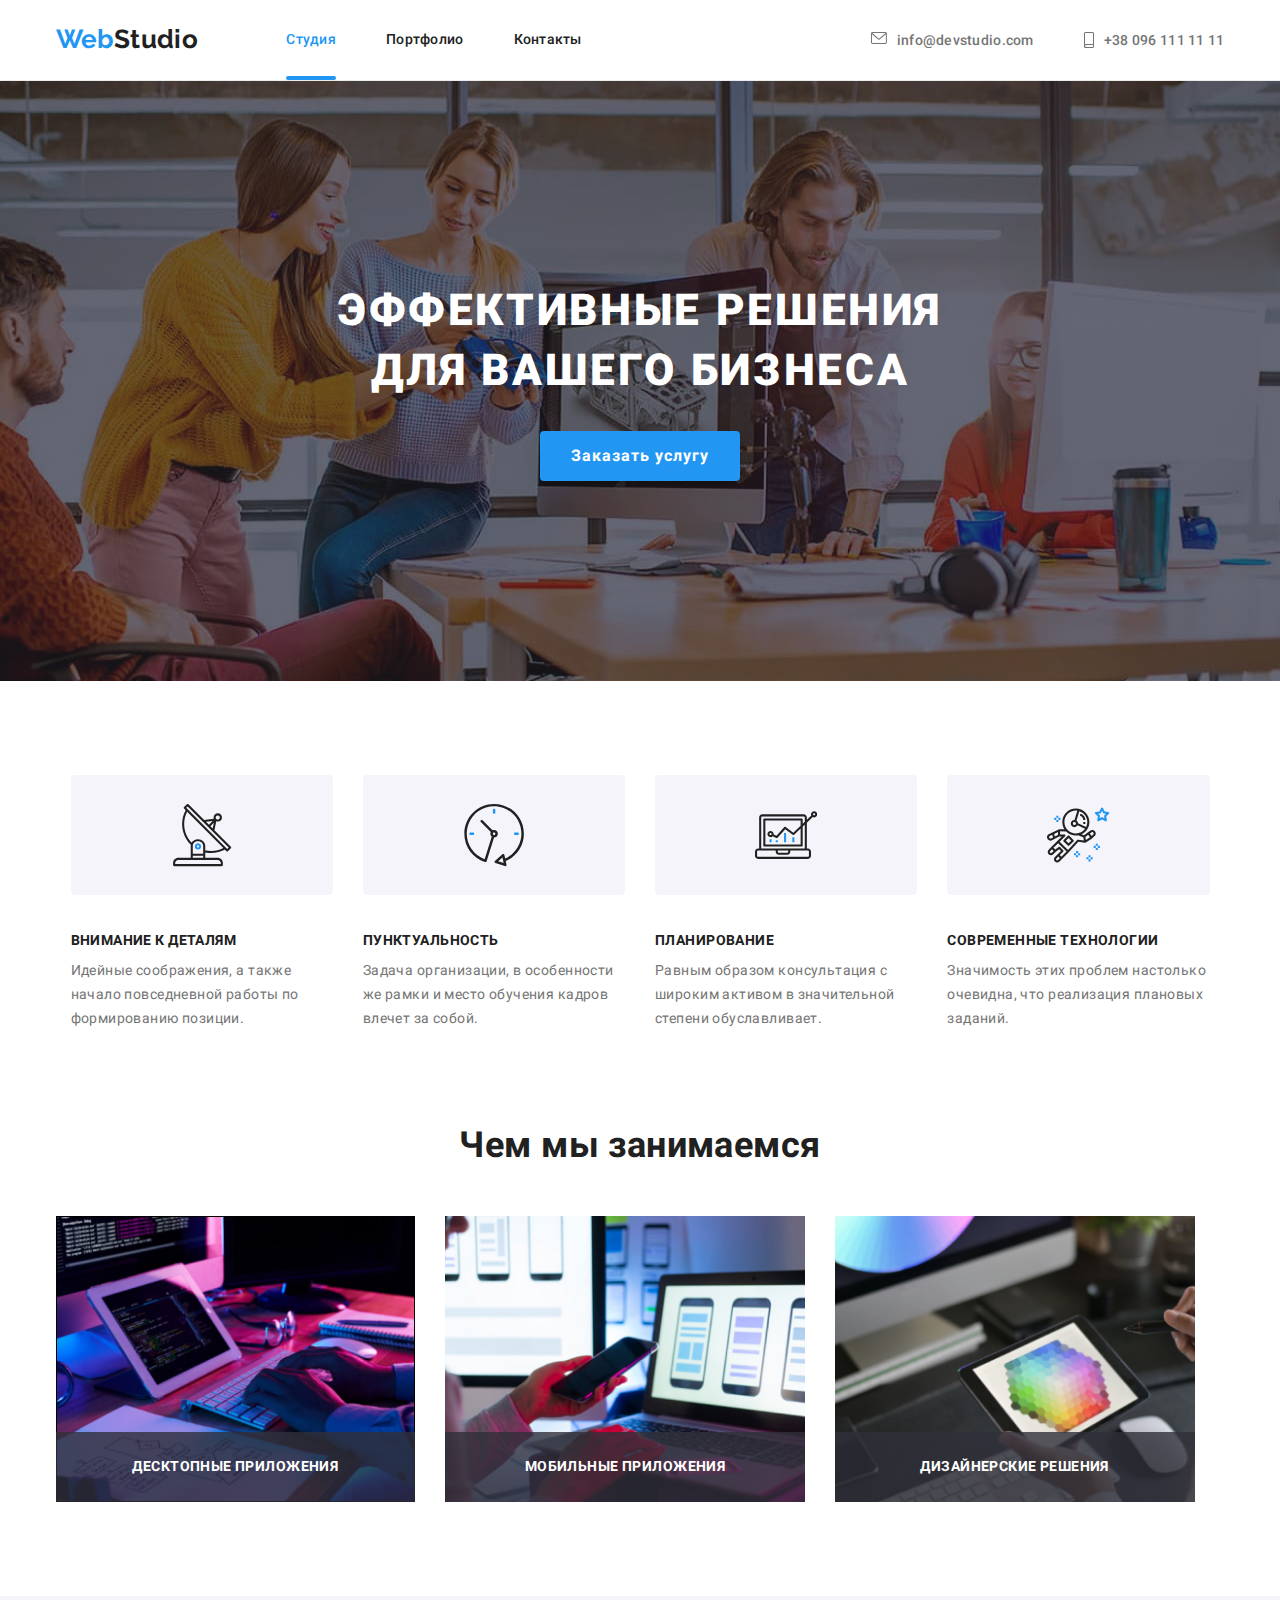
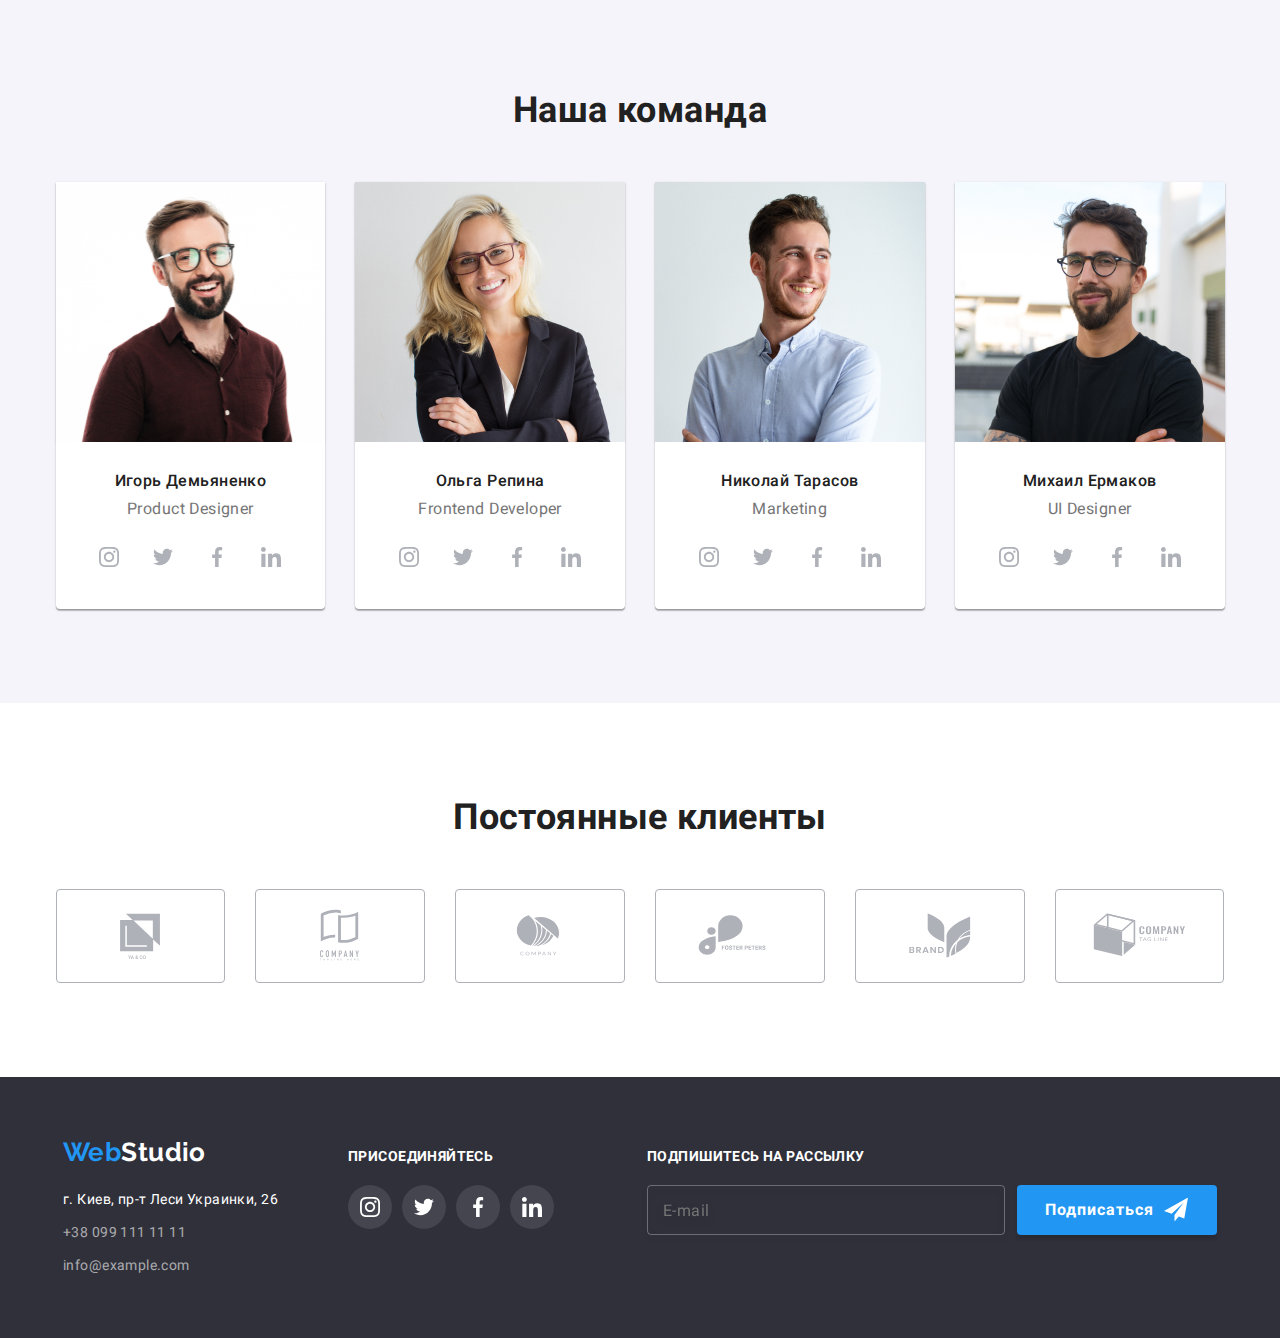
==== commit 014ab8b9: "hw_08-04" ====
--- a/index.html
+++ b/index.html
@@ -9,7 +9,7 @@
     <link rel="stylesheet" href="./css/main.min.css" />
   </head>
   <body>
-    <!-- <header class="header">
+    <header class="header">
       <div class="container">
         <nav class="nav">
           <a href="./index.html" class="logo nav__logo">Web</a>
@@ -36,9 +36,59 @@
               >+38 096 111 11 11</a
             >
           </div>
+          <button type="button" class="menu-mobile-btn menu-mobile-open">
+            <svg class="menu-mobile__svg" width="24" height="24">
+              <use href="./images/icons.svg#icon-menu_24px"></use>
+            </svg>
+          </button>
         </nav>
       </div>
-    </header> -->
+      <div class="mob-menu is-hidden">
+        <div class="container">
+          <div class="mob-menu__top">
+            <button type="button" class="menu-mobile-btn menu-mobile-close">
+              <svg class="menu-mobile__svg" width="24" height="24">
+                <use href="./images/icons.svg#icon-close_24px"></use>
+              </svg>
+            </button>
+            <ul class="mob-menu__list">
+              <li class="mob-menu__item">
+                <a href="./index.html" class="mob-menu__link current">Студия</a>
+              </li>
+              <li class="mob-menu__item">
+                <a href="./portfolio.html" class="mob-menu__link">Портфолио</a>
+              </li>
+              <li class="mob-menu__item">
+                <a href="" class="mob-menu__link">Контакты</a>
+              </li>
+            </ul>
+          </div>
+          <div class="mob-auth">
+            <a href="tel:+380961111111" class="mob-auth__link-tel">
+              +38 096 111 11 11</a
+            >
+            <a href="mailto:info@devstudio.com" class="mob-auth__link-email">
+              info@devstudio.com</a
+            >
+
+            <ul class="mob-auth__soc-list">
+              <li class="mob-auth__soc-item">
+                <a href="" class="mob-auth__soc-link">Instagram</a>
+              </li>
+              <li class="mob-auth__soc-item">
+                <a href="" class="mob-auth__soc-link">Twitter</a>
+              </li>
+              <li class="mob-auth__soc-item">
+                <a href="" class="mob-auth__soc-link">Facebook</a>
+              </li>
+              <li class="mob-auth__soc-item">
+                <a href="" class="mob-auth__soc-link">LinkedIn</a>
+              </li>
+            </ul>
+          </div>
+        </div>
+      </div>
+    </header>
     <main>
       <section class="hero container">
         <div class="hero-content">
@@ -600,5 +650,6 @@
       </div>
     </div>
     <script src="./js/modal.js"></script>
+    <script src="./js/mobile.js"></script>
   </body>
 </html>
--- a/css/main.min.css
+++ b/css/main.min.css
@@ -1 +1 @@
-﻿/*! modern-normalize v1.1.0 | MIT License | https://github.com/sindresorhus/modern-normalize */*,::before,::after{box-sizing:border-box}html{line-height:1.15;-webkit-text-size-adjust:100%;-moz-tab-size:4;tab-size:4}body{margin:0;font-family:system-ui,-apple-system,"Segoe UI",Roboto,Helvetica,Arial,sans-serif,"Apple Color Emoji","Segoe UI Emoji"}hr{height:0;color:inherit}abbr[title]{text-decoration:underline dotted}b,strong{font-weight:bolder}code,kbd,samp,pre{font-family:ui-monospace,SFMono-Regular,Consolas,"Liberation Mono",Menlo,monospace;font-size:1em}small{font-size:80%}sub,sup{font-size:75%;line-height:0;position:relative;vertical-align:baseline}sub{bottom:-0.25em}sup{top:-0.5em}table{text-indent:0;border-color:inherit}button,input,optgroup,select,textarea{font-family:inherit;font-size:100%;line-height:1.15;margin:0}button,select{text-transform:none}button,[type=button],[type=reset],[type=submit]{-webkit-appearance:button}::-moz-focus-inner{border-style:none;padding:0}:-moz-focusring{outline:1px dotted ButtonText}:-moz-ui-invalid{box-shadow:none}legend{padding:0}progress{vertical-align:baseline}::-webkit-inner-spin-button,::-webkit-outer-spin-button{height:auto}[type=search]{-webkit-appearance:textfield;outline-offset:-2px}::-webkit-search-decoration{-webkit-appearance:none}::-webkit-file-upload-button{-webkit-appearance:button;font:inherit}summary{display:list-item}body{background-color:#fff;color:var(--primary-text-color);font-family:"Roboto",sans-serif;letter-spacing:.03em;font-style:normal;font-weight:400;font-size:14px;line-height:1.71;padding-top:80px}a,button{cursor:pointer}p,h1,h2,h3,h4,h5,h6{margin:0}ul{margin:0;padding-left:0;list-style:none}img{display:block;max-width:100%;height:auto;width:100%}a{color:currentColor;text-decoration:none}@font-face{font-family:"Raleway";src:url("../../fonts/Raleway-Bold.eot");src:local("☺"),url("../../fonts/Raleway-Bold.woff") format("woff"),url("../../fonts/Raleway-Bold.ttf") format("truetype"),url("../../fonts/Raleway-Bold.svg") format("svg");font-weight:700;font-style:normal}@font-face{font-family:"Roboto";src:url("../../fonts/Roboto-Regular.eot");src:local("☺"),url("../../fonts/Roboto-Regular.woff") format("woff"),url("../../fonts/Roboto-Regular.ttf") format("truetype"),url("../../fonts/Roboto-Regular.svg") format("svg");font-weight:400;font-style:normal}@font-face{font-family:"Roboto";src:url("../../fonts/Roboto-Medium.eot");src:local("☺"),url("../../fonts/Roboto-Medium.woff") format("woff"),url("../../fonts/Roboto-Medium.ttf") format("truetype"),url("../../fonts/Roboto-Medium.svg") format("svg");font-weight:500;font-style:normal}@font-face{font-family:"Roboto";src:url("../../fonts/Roboto-Bold.eot");src:local("☺"),url("../../fonts/Roboto-Bold.woff") format("woff"),url("../../fonts/Roboto-Bold.ttf") format("truetype"),url("../../fonts/Roboto-Bold.svg") format("svg");font-weight:700;font-style:normal}@font-face{font-family:"Roboto";src:url("../../fonts/Roboto-Black.eot");src:local("☺"),url("../../fonts/Roboto-Black.woff") format("woff"),url("../../fonts/Roboto-Black.ttf") format("truetype"),url("../../fonts/Roboto-Black.svg") format("svg");font-weight:900;font-style:normal}.visually-hidden{border:0;clip:rect(0 0 0 0);height:auto;margin:0;overflow:hidden;padding:0;position:absolute;width:1px;white-space:nowrap}.is-hidden{opacity:0;visibility:hidden;pointer-events:none}:root{--primary-text-color: #757575;--secondary-text-color: #ffffff;--title-text-color: #212121;--accent-color: #2196f3}.btn{background-color:var(--accent-color);font-family:"Roboto";font-style:normal;font-weight:700;font-size:16px;line-height:1.88;display:block;align-items:center;text-align:center;letter-spacing:.06em;color:#fff;min-width:200px;height:50px;padding:10px auto;margin:0 auto;box-shadow:0px 4px 4px rgba(0,0,0,.15);border:rgba(0,0,0,0);border-radius:4px}.subscribe__btn-footer{padding:10px 28px;display:flex}.btn-list__btn{font-family:"Roboto";font-weight:500;font-size:16px;line-height:1.6;text-align:center;letter-spacing:.03em;border-radius:4px;border-style:none;background:#f5f4fa;display:block;border-radius:4px;padding:6px 22px;transition:background-color 250ms cubic-bezier(0.4, 0, 0.2, 1),color 250ms cubic-bezier(0.4, 0, 0.2, 1)}.btn-list__btn:hover,.btn-list__btn:focus{background-color:var(--accent-color);color:var(--secondary-text-color);box-shadow:0px 3px 1px rgba(0,0,0,.1),0px 1px 2px rgba(0,0,0,.08),0px 2px 2px rgba(0,0,0,.12);border-radius:4px}.modal__close-btn{position:absolute;top:8px;right:8px;display:flex;align-items:center;justify-content:center;width:30px;height:30px;background:#fff;border:1px solid rgba(0,0,0,.1);border-radius:50%;transition:fill 250ms cubic-bezier(0.4, 0, 0.2, 1)}.modal__close-btn:hover{fill:var(--accent-color)}.container{width:100%;margin:0 auto;padding-left:15px;padding-right:15px}@media screen and (min-width: 480px){.container{max-width:479px}}@media screen and (min-width: 768px){.container{max-width:767px}}@media screen and (min-width: 1200px){.container{max-width:1199px}}.bacdrop{position:fixed;z-index:1;top:0;left:0;width:100%;height:100%;background-color:rgba(0,0,0,.2);transition:opacity 250ms linear,visibility 250ms linear}.modal{position:absolute;top:50%;left:50%;transform:translate(-50%, -50%) scale(1);width:528px;min-height:581px;padding:40px;background:#fff;box-shadow:0px 1px 3px rgba(0,0,0,.12),0px 1px 1px rgba(0,0,0,.14),0px 2px 1px rgba(0,0,0,.2);border-radius:4px;transition:transform 250ms linear}.bacdrop.is-hidden .modal{transform:translate(-50%, -50%) scale(0)}.modal__titel{font-weight:700;font-size:20px;line-height:1.15;text-align:center;letter-spacing:.03em;margin-bottom:12px;color:#212121}.input__connection{position:relative;display:block}.modal__label{display:block;font-weight:400;font-size:12px;line-height:1.16;letter-spacing:.01em;color:#757575}.modal__label :hover .modal__icon,.modal__label :focus .modal__icon{fill:var(--accent-color)}.modal__label :hover .modal__input,.modal__label :focus .modal__input{outline:1px solid var(--accent-color);border:1px solid var(--accent-color);border-radius:4px}.modal__input{display:block;background-color:rgba(0,0,0,0);width:100%;height:40px;border:1px solid rgba(33,33,33,.2);border-radius:4px;margin-bottom:10px;margin-top:4px;padding:12px 12px 12px 35px;color:#212121;transition:border 250ms cubic-bezier(0.4, 0, 0.2, 1);transition:border-radius 250ms cubic-bezier(0.4, 0, 0.2, 1)}.modal__input:hover,.modal__input:focus{outline:1px solid var(--accent-color);border:1px solid var(--accent-color);border-radius:4px}.modal__input:hover+.modal__icon,.modal__input:focus+.modal__icon{fill:var(--accent-color)}.modal__icon{position:absolute;display:block;top:50%;left:15px;transform:translateY(-50%)}.modal__text-area{width:100%;height:120px;resize:none;border:1px solid rgba(33,33,33,.2);border-radius:4px;padding:12px 16px;margin-top:4px;transition:border 250ms cubic-bezier(0.4, 0, 0.2, 1);transition:border-radius 250ms cubic-bezier(0.4, 0, 0.2, 1)}.modal__text-area:hover,.modal__text-area:focus{outline:1px solid var(--accent-color);border:1px solid var(--accent-color);border-radius:4px}.modal__text-area::placeholder{font-weight:400;font-size:12px;line-height:1.16;letter-spacing:.01em;color:rgba(117,117,117,.5)}.modal__check-text{display:flex;align-items:center;justify-content:center;font-weight:400;font-size:14px;line-height:1.71;letter-spacing:.03em;color:#757575;margin-top:20px;margin-bottom:30px}.modal__check:checked+.modal__check-text .modal__wrap{background-color:var(--accent-color);border:2px solid var(--accent-color)}.modal__check:checked+.modal__check-text .modal__check-svg{fill:#fff}.modal__wrap{width:16px;height:15px;border:2px solid #212121;border-radius:4px;display:flex;align-items:center;justify-content:center;margin-right:8px;transition:background-color 250ms cubic-bezier(0.4, 0, 0.2, 1);transition:border 250ms cubic-bezier(0.4, 0, 0.2, 1)}.modal__link{color:var(--accent-color)}.modal__check-svg{fill:rgba(0,0,0,0);transition:fill 250ms cubic-bezier(0.4, 0, 0.2, 1)}.title{font-weight:700;font-size:36px;line-height:1.16;text-align:center;color:var(--title-text-color);margin-bottom:30px}@media screen and (min-width: 1200px){.title{margin-bottom:50px}}.header{position:fixed;z-index:1;top:0;left:0;width:100%;background-color:#fff;padding-top:24px;padding-bottom:25px;border-bottom:1px solid #ececec}.nav{display:flex;align-items:center}.auth{display:flex;margin-left:auto}.menu{display:flex}.menu__item{position:relative}.menu__item:not(:last-child){margin-right:50px}.menu__link{font-weight:500;font-size:14px;line-height:1.14;font-style:normal;letter-spacing:.02em;color:var(--title-text-color);transition:color 250ms cubic-bezier(0.4, 0, 0.2, 1)}.menu__link:hover,.menu__link:focus{color:var(--accent-color)}.menu__link.current{color:var(--accent-color)}.menu__link.current::before{content:"";position:absolute;bottom:-28px;display:block;width:100%;height:4px;border-radius:4px;background-color:var(--accent-color)}.auth__tel{margin-right:10px;fill:currentColor;transition:fill 250ms cubic-bezier(0.4, 0, 0.2, 1)}.auth__mail{margin-right:10px;fill:currentColor;transition:fill 250ms cubic-bezier(0.4, 0, 0.2, 1)}.auth__link{display:flex;align-items:center;justify-content:center;font-weight:500;font-size:14px;line-height:1.14;font-style:normal;letter-spacing:.02em;color:var(--primary-text-color);transition:color 250ms cubic-bezier(0.4, 0, 0.2, 1)}.auth__link:not(:first-child){margin-left:50px}.auth__link:hover,.auth__link:focus{color:var(--accent-color)}.logo{font-family:"Raleway";font-style:normal;font-weight:700;font-size:24px;line-height:1.16;color:var(--accent-color);transition:color 250ms cubic-bezier(0.4, 0, 0.2, 1)}@media screen and (min-width: 1200px){.logo{font-size:26px;line-height:1.2}}.nav__logo:focus,.nav__logo:hover{color:var(--title-text-color)}.nav__logo::after{content:"Studio";color:var(--title-text-color);transition:color 250ms cubic-bezier(0.4, 0, 0.2, 1)}.nav__logo:focus::after,.nav__logo:hover::after{color:var(--accent-color)}.footer-box__logo:focus,.footer-box__logo:hover{color:var(--secondary-text-color)}.footer-box__logo::after{content:"Studio";color:var(--secondary-text-color);transition:color 250ms cubic-bezier(0.4, 0, 0.2, 1)}.footer-box__logo:focus::after,.footer-box__logo:hover::after{color:var(--accent-color)}.hero{padding-top:118px;padding-bottom:118px;background-color:#2f303a;text-align:center;background-image:linear-gradient(rgba(47, 48, 58, 0.4), rgba(47, 48, 58, 0.4)),url(../../images/hero_mobile.jpg);background-repeat:no-repeat;background-position:center;background-size:cover}@media(min-device-pixel-ratio: 2),(min-resolution: 192dpi),(min-resolution: 2dppx){.hero{background-image:linear-gradient(rgba(47, 48, 58, 0.4), rgba(47, 48, 58, 0.4)),url(../../images/hero_mobile_2x.jpg)}}@media screen and (min-width: 768px){.hero{background-image:linear-gradient(rgba(47, 48, 58, 0.4), rgba(47, 48, 58, 0.4)),url(../../images/hero_tablet.jpg)}}@media screen and (min-width: 768px)and (min-device-pixel-ratio: 2),screen and (min-width: 768px)and (min-resolution: 192dpi),screen and (min-width: 768px)and (min-resolution: 2dppx){.hero{background-image:linear-gradient(rgba(47, 48, 58, 0.4), rgba(47, 48, 58, 0.4)),url(../../images/hero_tablet_2x.jpg)}}@media screen and (min-width: 1200px){.hero{padding-top:200px;padding-bottom:200px;background-image:linear-gradient(rgba(47, 48, 58, 0.4), rgba(47, 48, 58, 0.4)),url(../../images/hero_desktop.jpg);max-width:1600px}}@media screen and (min-width: 1200px)and (min-device-pixel-ratio: 2),screen and (min-width: 1200px)and (min-resolution: 192dpi),screen and (min-width: 1200px)and (min-resolution: 2dppx){.hero{background-image:linear-gradient(rgba(47, 48, 58, 0.4), rgba(47, 48, 58, 0.4)),url(../../images/hero_desktop_2x.jpg)}}.hero-content{display:flex;flex-direction:column;align-items:center}.hero-content__title{font-weight:900;font-size:18px;line-height:1.61;letter-spacing:.06em;text-transform:uppercase;text-align:center;color:var(--secondary-text-color);max-width:280px;margin-bottom:30px}@media screen and (min-width: 480px){.hero-content__title{max-width:360px;font-size:26px}}@media screen and (min-width: 1200px){.hero-content__title{max-width:696px;font-size:44px;line-height:1.36}}.speciality{padding-top:60px;padding-bottom:60px}@media screen and (min-width: 1200px){.speciality{padding-top:94px;padding-bottom:94px}}.speciality-list__description{font-weight:700;font-size:14px;line-height:1.14;text-transform:uppercase;text-align:center;color:var(--title-text-color);margin-bottom:10px}@media screen and (min-width: 768px){.speciality-list__description{text-align:start}}.speciality-list__text{font-weight:400;font-size:14px;line-height:1.71}@media screen and (min-width: 768px){.speciality-list{display:flex;flex-wrap:wrap;gap:30px}}@media screen and (min-width: 1200px){.speciality-list{display:flex;gap:30px}}.speciality-list__items:not(:last-child){margin-bottom:30px}@media screen and (min-width: 768px){.speciality-list__items{width:calc((100% - 30px)/2)}.speciality-list__items:not(:last-child){margin-bottom:0px}}@media screen and (min-width: 1200px){.speciality-list__items{width:calc((100% - 120px)/4)}.speciality-list__items:not(:last-child){margin-bottom:0px}}.speciality-list__image{padding:25px 100px;margin-bottom:30px;background-color:#f5f4fa;border-radius:4px;width:100%}.about{padding-bottom:94px}@media screen and (max-width: 1199px){.about{display:none}}.about-list{display:flex}.about-list__item{margin-right:30px;position:relative}.about-list__description{position:absolute;bottom:0;display:block;width:100%;padding:27px;background-color:rgba(47,48,58,.8);font-weight:700;font-size:14px;line-height:1.14;text-align:center;letter-spacing:.03em;text-transform:uppercase;color:#fff}.our-team{background-color:#f5f4fa;padding-top:60px;padding-bottom:60px}@media screen and (min-width: 1200px){.our-team{padding-top:94px;padding-bottom:94px}}.team-list{gap:30px}@media screen and (min-width: 768px){.team-list{display:flex;flex-wrap:wrap}}.team-list__item{text-align:center;border-radius:0px 0px 4px 4px}@media screen and (max-width: 767px){.team-list__item:not(:last-child){margin-bottom:30px}}@media screen and (min-width: 768px){.team-list__item{width:calc((100% - 30px)/2)}}@media screen and (min-width: 1200px){.team-list__item{width:calc((100% - 90px)/4)}}.team-list__item img{box-shadow:0px 1px 3px rgba(0,0,0,.12),0px 1px 1px rgba(0,0,0,.14),0px 2px 1px rgba(0,0,0,.2)}.team-list__text{padding-top:30px;padding-bottom:30px;background:var(--secondary-text-color);border-radius:0px 0px 4px 4px;box-shadow:0px 1px 3px rgba(0,0,0,.12),0px 1px 1px rgba(0,0,0,.14),0px 2px 1px rgba(0,0,0,.2)}.team-list__team{font-weight:500;font-size:16px;line-height:1.18;text-align:center;color:var(--title-text-color);margin-bottom:10px}.team-list__position{font-weight:400;font-size:16px;line-height:1.18;text-align:center;margin-bottom:16px}.soc-list{display:flex;align-items:center;justify-content:center;margin-left:-10px}.soc-list__item{width:44px;height:44px;margin-left:10px}.soc-list__svg{display:flex;align-items:center;justify-content:center}.soc-list__svg{fill:currentColor}.soc-list__link{display:flex;align-items:center;justify-content:center;width:100%;height:100%;border-radius:50%;color:#afb1b8;transition:color 250ms cubic-bezier(0.4, 0, 0.2, 1),background-color 250ms cubic-bezier(0.4, 0, 0.2, 1)}.soc-list__link:hover,.soc-list__link:focus{color:var(--secondary-text-color);background-color:var(--accent-color)}.btn-list{margin-bottom:25px;display:flex;flex-wrap:wrap}@media screen and (min-width: 768px){.btn-list{margin-bottom:30px;justify-content:center}}@media screen and (min-width: 1200px){.btn-list{margin-bottom:50px}}.btn-list__item{margin-bottom:15px}.btn-list__item:not(:last-child){margin-right:8px}@media screen and (min-width: 768px){.btn-list__item{margin-bottom:0}}.filter-list__item{display:flex;background:#fff}@media screen and (min-width: 768px){.filter-list__item{width:calc((100% - 30px)/2)}}@media screen and (min-width: 1200px){.filter-list__item{width:calc((100% - 60px)/3)}}.filter-list__name{font-weight:700;font-size:18px;line-height:2;letter-spacing:.06em;color:var(--title-text-color)}.filter-list__filter{font-weight:400;font-size:16px;line-height:1.88}.filter-list__project{border:1px solid #eee;padding:20px 24px;flex-basis:322px}@media screen and (min-width: 768px)and (max-width: 1199px){.filter-list__project{min-height:146px}}.filter-list{display:flex;flex-wrap:wrap;gap:30px}@media screen and (min-width: 480px){.portfolio{padding-top:60px;padding-bottom:60px}}@media screen and (min-width: 1200px){.portfolio{padding-top:94px;padding-bottom:94px}}.filter-list__link{display:block}.filter-list__link:focus,.filter-list__link:hover{box-shadow:0px 1px 1px rgba(0,0,0,.12),0px 4px 4px rgba(0,0,0,.06),1px 4px 6px rgba(0,0,0,.16)}.filter-list__thumb{position:relative;overflow:hidden}.filter-list__thumb::before{content:"";position:absolute;display:block;height:100%;width:100%;top:0;left:0;background:rgba(33,150,243,.9);transition:transform 250ms cubic-bezier(0.4, 0, 0.2, 1);transform:translateY(100%);opacity:0}.filter-list__link:hover .filter-list__thumb::before,.filter-list__link:focus .filter-list__thumb::before{opacity:1;transform:translateY(0)}.filter-list__description{position:absolute;top:0;left:0;padding:63px 24px;font-weight:400;font-size:18px;line-height:1.55;letter-spacing:.03em;color:var(--secondary-text-color);opacity:0;transition:transform 250ms cubic-bezier(0.4, 0, 0.2, 1);transform:translateY(100%)}.filter-list__link:focus .filter-list__description,.filter-list__link:hover .filter-list__description{opacity:1;transform:translateY(0)}.regular-client{padding-top:60px;padding-bottom:60px}@media screen and (min-width: 1200px){.regular-client{padding-top:94px;padding-bottom:94px}}.client-list{display:flex;flex-wrap:wrap;gap:30px}.client-list__item{width:calc((100% - 30px)/2)}@media screen and (min-width: 768px){.client-list__item{width:calc((100% - 60px)/3)}}@media screen and (min-width: 1200px){.client-list__item{width:calc((100% - 150px)/6);flex-wrap:nowrap}}.client-list__link{display:flex;align-items:center;justify-content:center;width:100%;height:100%;color:#afb1b8;border:1px solid #afb1b8;border-radius:4px;fill:currentColor;transition:color 250ms cubic-bezier(0.4, 0, 0.2, 1),border 250ms cubic-bezier(0.4, 0, 0.2, 1)}.client-list__link:hover,.client-list__link:focus{color:var(--accent-color);border:1px solid var(--accent-color)}.client-list__svg{padding:16px 32px}.footer{background-color:#2f303a}.footer-box{display:flex;align-items:center;justify-content:center;flex-direction:column;margin-bottom:60px}@media screen and (min-width: 768px){.footer-box{margin-right:165px}}@media screen and (min-width: 1200px){.footer-box{margin-bottom:0px;margin-right:0;align-items:start}}.footer-box__address{display:flex;flex-direction:column;align-items:center;justify-content:center;font-style:normal;font-weight:400;font-size:14px;line-height:1.71;max-width:231px;margin-top:20px}.footer-box__address .footer-box__link:not(:last-child){margin-bottom:8px}@media screen and (min-width: 1200px){.footer-box__address .footer-box__link:not(:last-child){margin-bottom:9px}}@media screen and (min-width: 1200px){.footer-box__address{align-items:flex-start}}.footer-box__link{color:rgba(255,255,255,.6);transition:color 250ms cubic-bezier(0.4, 0, 0.2, 1)}.footer-box__link:hover,.footer-box__link:focus{color:var(--accent-color)}.footer-box__map{color:var(--secondary-text-color);margin-bottom:8px}@media screen and (min-width: 1200px){.footer-box__map{margin-bottom:9px}}.footer-container{padding:60px 0px}@media screen and (min-width: 1200px){.footer-container{display:flex;justify-content:center}}.join-box__list{display:flex;justify-content:center;align-items:center}.join-box{margin-bottom:60px}@media screen and (min-width: 1200px){.join-box{align-items:center;justify-content:center;margin-left:70px;margin-top:12px;margin-bottom:0px}}.join-box__item{cursor:pointer;width:44px;height:44px;margin-left:10px}.join-box__item:first-child{margin-left:0}.join-box__link{display:flex;align-items:center;justify-content:center;width:100%;height:100%;border-radius:50%;background-color:rgba(255,255,255,.1);transition:background-color 250ms cubic-bezier(0.4, 0, 0.2, 1)}.join-box__link:hover,.join-box__link:focus{background-color:var(--accent-color)}.join-box__soc-svg{display:flex;fill:var(--secondary-text-color)}.join-box__titel{font-weight:700;font-size:14px;line-height:1.14;letter-spacing:.03em;text-align:center;text-transform:uppercase;color:var(--secondary-text-color);margin-bottom:20px}@media screen and (min-width: 1200px){.join-box__titel{text-align:start}}@media screen and (min-width: 768px){.footer-wrap{display:flex;justify-content:center}}.subscribe__label{font-weight:700;font-size:14px;line-height:1.14;letter-spacing:.03em;text-transform:uppercase;text-align:center;color:var(--secondary-text-color);margin-bottom:20px}@media screen and (min-width: 1200px){.subscribe__label{text-align:start}}.subscribe__email{font-weight:400;font-size:16px;line-height:1.25;letter-spacing:.03em;color:rgba(255,255,255,.6);padding:16px 15px;margin-bottom:20px;width:290px;height:50px;border:1px solid rgba(255,255,255,.3);filter:drop-shadow(0px 4px 4px rgba(0, 0, 0, 0.15));border-radius:4px;background-color:rgba(0,0,0,0)}@media screen and (min-width: 480px){.subscribe__email{width:450px}}@media screen and (min-width: 1200px){.subscribe__email{width:358px}}.subscribe{display:flex;flex-direction:column}@media screen and (min-width: 1200px){.subscribe{margin-top:12px;margin-left:93px}}.footer-form{display:flex;flex-direction:column;align-items:center}@media screen and (min-width: 1200px){.footer-form{flex-direction:row;align-items:flex-start}}.submit-svg{position:absolute;top:50%;right:28px;transform:translateY(-50%);width:25px;height:25px}.subscribe__btn{position:relative;width:200px;height:50px}@media screen and (min-width: 1200px){.subscribe__btn{margin-top:48px;margin-left:12px}}/*# sourceMappingURL=main.min.css.map */+﻿/*! modern-normalize v1.1.0 | MIT License | https://github.com/sindresorhus/modern-normalize */*,::before,::after{box-sizing:border-box}html{line-height:1.15;-webkit-text-size-adjust:100%;-moz-tab-size:4;tab-size:4}body{margin:0;font-family:system-ui,-apple-system,"Segoe UI",Roboto,Helvetica,Arial,sans-serif,"Apple Color Emoji","Segoe UI Emoji"}hr{height:0;color:inherit}abbr[title]{text-decoration:underline dotted}b,strong{font-weight:bolder}code,kbd,samp,pre{font-family:ui-monospace,SFMono-Regular,Consolas,"Liberation Mono",Menlo,monospace;font-size:1em}small{font-size:80%}sub,sup{font-size:75%;line-height:0;position:relative;vertical-align:baseline}sub{bottom:-0.25em}sup{top:-0.5em}table{text-indent:0;border-color:inherit}button,input,optgroup,select,textarea{font-family:inherit;font-size:100%;line-height:1.15;margin:0}button,select{text-transform:none}button,[type=button],[type=reset],[type=submit]{-webkit-appearance:button}::-moz-focus-inner{border-style:none;padding:0}:-moz-focusring{outline:1px dotted ButtonText}:-moz-ui-invalid{box-shadow:none}legend{padding:0}progress{vertical-align:baseline}::-webkit-inner-spin-button,::-webkit-outer-spin-button{height:auto}[type=search]{-webkit-appearance:textfield;outline-offset:-2px}::-webkit-search-decoration{-webkit-appearance:none}::-webkit-file-upload-button{-webkit-appearance:button;font:inherit}summary{display:list-item}body{background-color:#fff;color:var(--primary-text-color);font-family:"Roboto",sans-serif;letter-spacing:.03em;font-style:normal;font-weight:400;font-size:14px;line-height:1.71}a,button{cursor:pointer}p,h1,h2,h3,h4,h5,h6{margin:0}ul{margin:0;padding-left:0;list-style:none}img{display:block;max-width:100%;height:auto;width:100%}a{color:currentColor;text-decoration:none}@font-face{font-family:"Raleway";src:url("../../fonts/Raleway-Bold.eot");src:local("☺"),url("../../fonts/Raleway-Bold.woff") format("woff"),url("../../fonts/Raleway-Bold.ttf") format("truetype"),url("../../fonts/Raleway-Bold.svg") format("svg");font-weight:700;font-style:normal}@font-face{font-family:"Roboto";src:url("../../fonts/Roboto-Regular.eot");src:local("☺"),url("../../fonts/Roboto-Regular.woff") format("woff"),url("../../fonts/Roboto-Regular.ttf") format("truetype"),url("../../fonts/Roboto-Regular.svg") format("svg");font-weight:400;font-style:normal}@font-face{font-family:"Roboto";src:url("../../fonts/Roboto-Medium.eot");src:local("☺"),url("../../fonts/Roboto-Medium.woff") format("woff"),url("../../fonts/Roboto-Medium.ttf") format("truetype"),url("../../fonts/Roboto-Medium.svg") format("svg");font-weight:500;font-style:normal}@font-face{font-family:"Roboto";src:url("../../fonts/Roboto-Bold.eot");src:local("☺"),url("../../fonts/Roboto-Bold.woff") format("woff"),url("../../fonts/Roboto-Bold.ttf") format("truetype"),url("../../fonts/Roboto-Bold.svg") format("svg");font-weight:700;font-style:normal}@font-face{font-family:"Roboto";src:url("../../fonts/Roboto-Black.eot");src:local("☺"),url("../../fonts/Roboto-Black.woff") format("woff"),url("../../fonts/Roboto-Black.ttf") format("truetype"),url("../../fonts/Roboto-Black.svg") format("svg");font-weight:900;font-style:normal}.visually-hidden{border:0;clip:rect(0 0 0 0);height:auto;margin:0;overflow:hidden;padding:0;position:absolute;width:1px;white-space:nowrap}.is-hidden{opacity:0;visibility:hidden;pointer-events:none}:root{--primary-text-color: #757575;--secondary-text-color: #ffffff;--title-text-color: #212121;--accent-color: #2196f3}.btn{background-color:var(--accent-color);font-family:"Roboto";font-style:normal;font-weight:700;font-size:16px;line-height:1.88;display:block;align-items:center;text-align:center;letter-spacing:.06em;color:#fff;min-width:200px;height:50px;padding:10px auto;margin:0 auto;box-shadow:0px 4px 4px rgba(0,0,0,.15);border:rgba(0,0,0,0);border-radius:4px}.subscribe__btn-footer{padding:10px 28px;display:flex}.btn-list__btn{font-family:"Roboto";font-weight:500;font-size:16px;line-height:1.6;text-align:center;letter-spacing:.03em;border-radius:4px;border-style:none;background:#f5f4fa;display:block;border-radius:4px;padding:6px 22px;transition:background-color 250ms cubic-bezier(0.4, 0, 0.2, 1),color 250ms cubic-bezier(0.4, 0, 0.2, 1)}.btn-list__btn:hover,.btn-list__btn:focus{background-color:var(--accent-color);color:var(--secondary-text-color);box-shadow:0px 3px 1px rgba(0,0,0,.1),0px 1px 2px rgba(0,0,0,.08),0px 2px 2px rgba(0,0,0,.12);border-radius:4px}.modal__close-btn{position:absolute;top:8px;right:8px;display:flex;align-items:center;justify-content:center;width:30px;height:30px;background:#fff;border:1px solid rgba(0,0,0,.1);border-radius:50%;transition:fill 250ms cubic-bezier(0.4, 0, 0.2, 1)}.modal__close-btn:hover{fill:var(--accent-color)}.container{width:100%;margin:0 auto;padding-left:15px;padding-right:15px}@media screen and (min-width: 480px){.container{max-width:479px}}@media screen and (min-width: 768px){.container{max-width:767px}}@media screen and (min-width: 1200px){.container{max-width:1199px}}.bacdrop{position:fixed;z-index:1;top:0;left:0;width:100%;height:100%;background-color:rgba(0,0,0,.2);transition:opacity 250ms linear,visibility 250ms linear}.modal{position:absolute;top:50%;left:50%;transform:translate(-50%, -50%) scale(1);width:calc(100% - 30px);max-width:450px;max-height:609px;padding:20px;background:#fff;box-shadow:0px 1px 3px rgba(0,0,0,.12),0px 1px 1px rgba(0,0,0,.14),0px 2px 1px rgba(0,0,0,.2);border-radius:4px;transition:transform 250ms linear}.bacdrop.is-hidden .modal{transform:translate(-50%, -50%) scale(0)}@media screen and (min-width: 480px){.modal{padding:40px}}@media screen and (min-width: 1200px){.modal{max-width:528px;max-height:581px}}.modal__titel{font-weight:700;font-size:20px;line-height:1.5;text-align:center;letter-spacing:.03em;margin-bottom:12px;color:#212121}@media screen and (min-width: 1200px){.modal__titel{line-height:1.15}}.input__connection{position:relative;display:block}.modal__label{display:block;font-weight:400;font-size:12px;line-height:1.16;letter-spacing:.01em;color:#757575}.modal__label :hover .modal__icon,.modal__label :focus .modal__icon{fill:var(--accent-color)}.modal__label :hover .modal__input,.modal__label :focus .modal__input{outline:1px solid var(--accent-color);border:1px solid var(--accent-color);border-radius:4px}.modal__input{display:block;background-color:rgba(0,0,0,0);width:100%;height:40px;border:1px solid rgba(33,33,33,.2);border-radius:4px;margin-bottom:10px;margin-top:4px;padding:12px 12px 12px 35px;color:#212121;transition:border 250ms cubic-bezier(0.4, 0, 0.2, 1);transition:border-radius 250ms cubic-bezier(0.4, 0, 0.2, 1)}.modal__input:hover,.modal__input:focus{outline:1px solid var(--accent-color);border:1px solid var(--accent-color);border-radius:4px}.modal__input:hover+.modal__icon,.modal__input:focus+.modal__icon{fill:var(--accent-color)}.modal__icon{position:absolute;display:block;top:50%;left:15px;transform:translateY(-50%)}.modal__text-area{width:100%;height:120px;resize:none;border:1px solid rgba(33,33,33,.2);border-radius:4px;padding:12px 16px;margin-top:4px;transition:border 250ms cubic-bezier(0.4, 0, 0.2, 1);transition:border-radius 250ms cubic-bezier(0.4, 0, 0.2, 1)}.modal__text-area:hover,.modal__text-area:focus{outline:1px solid var(--accent-color);border:1px solid var(--accent-color);border-radius:4px}.modal__text-area::placeholder{font-weight:400;font-size:14px;line-height:1.14;letter-spacing:.01em;color:rgba(117,117,117,.5)}@media screen and (min-width: 1200px){.modal__text-area::placeholder{font-size:12px;line-height:1.16}}.modal__check-text{display:flex;align-items:center;justify-content:center;font-weight:400;font-size:7.9px;line-height:1.16;letter-spacing:.03em;color:#757575;margin-top:20px;margin-bottom:31px}.modal__check:checked+.modal__check-text .modal__wrap{background-color:var(--accent-color);border:2px solid var(--accent-color)}.modal__check:checked+.modal__check-text .modal__check-svg{fill:#fff}@media screen and (min-width: 380px){.modal__check-text{font-size:10px;line-height:1.16}}@media screen and (min-width: 480px){.modal__check-text{font-size:12px;line-height:1.16}}@media screen and (min-width: 1200px){.modal__check-text{font-size:14px;line-height:1.71;margin-bottom:30px}}.modal__wrap{width:16px;height:15px;border:2px solid #212121;border-radius:4px;display:flex;align-items:center;justify-content:center;margin-right:8px;transition:background-color 250ms cubic-bezier(0.4, 0, 0.2, 1);transition:border 250ms cubic-bezier(0.4, 0, 0.2, 1)}.modal__link{color:var(--accent-color)}.modal__check-svg{fill:rgba(0,0,0,0);transition:fill 250ms cubic-bezier(0.4, 0, 0.2, 1)}.no-scroll{overflow:hidden}.title{font-weight:700;font-size:36px;line-height:1.16;text-align:center;color:var(--title-text-color);margin-bottom:30px}@media screen and (min-width: 1200px){.title{margin-bottom:50px}}.header{width:100%;background-color:#fff;padding-top:16px;padding-bottom:16px;border-bottom:1px solid #ececec}@media screen and (min-width: 768px){.header{padding-top:21px;padding-bottom:21px}}@media screen and (min-width: 1200px){.header{padding-top:24px;padding-bottom:25px}}.nav{display:flex;align-items:center}.auth{display:none;margin-left:auto}@media screen and (min-width: 768px){.auth{display:flex;flex-direction:column}}@media screen and (min-width: 1200px){.auth{flex-direction:row}}.menu{display:none;margin-left:88px}@media screen and (min-width: 768px){.menu{display:flex}}.menu__item{position:relative}.menu__item:not(:last-child){margin-right:50px}.menu__link{font-weight:500;font-size:14px;line-height:1.14;font-style:normal;letter-spacing:.02em;color:var(--title-text-color);transition:color 250ms cubic-bezier(0.4, 0, 0.2, 1)}.menu__link:hover,.menu__link:focus{color:var(--accent-color)}.menu__link.current{color:var(--accent-color)}.menu__link.current::before{content:"";position:absolute;bottom:-28px;display:block;width:100%;height:4px;border-radius:4px;background-color:var(--accent-color)}.auth__tel{margin-right:10px;fill:currentColor;transition:fill 250ms cubic-bezier(0.4, 0, 0.2, 1)}.auth__mail{margin-right:10px;fill:currentColor;transition:fill 250ms cubic-bezier(0.4, 0, 0.2, 1)}.auth__link{display:flex;font-weight:500;font-size:12px;line-height:1.1666666667;font-style:normal;letter-spacing:.02em;color:var(--primary-text-color);transition:color 250ms cubic-bezier(0.4, 0, 0.2, 1)}.auth__link:hover,.auth__link:focus{color:var(--accent-color)}@media screen and (min-width: 1200px){.auth__link:not(:first-child){margin-left:50px}}@media screen and (min-width: 768px){.auth__link:not(:last-child){margin-bottom:10px}}@media screen and (min-width: 768px)and (min-width: 1200px){.auth__link:not(:last-child){margin-bottom:0px}}@media screen and (min-width: 1200px){.auth__link{font-size:14px;line-height:1.1428571429}}.mob-menu{position:fixed;top:0;left:0;width:100vw;height:100vh;padding:20px 20px;overflow:auto;z-index:22;background-color:#fff}.mob-menu .container{display:flex;flex-direction:column;justify-content:space-between;height:100%}@media screen and (min-width: 420px){.mob-menu{padding:48px 40px}}@media screen and (min-width: 768px){.mob-menu{display:none}}.mob-menu__item:not(:last-child){margin-bottom:32px}.menu-mobile-btn{display:block;margin-left:auto;padding:10px;border-color:rgba(0,0,0,0);background-color:rgba(0,0,0,0)}@media screen and (min-width: 768px){.menu-mobile-btn{display:none}}.menu-mobile-close{position:absolute;top:11px;right:11px}.menu-mobile__svg{display:block}.menu-mobile__svg:hover,.menu-mobile__svg:focus{fill:var(--accent-color)}.mob-menu__link{font-weight:500;font-size:40px;line-height:1.175;letter-spacing:.02em;color:#212121}.mob-menu__link:hover,.mob-menu__link:focus{color:var(--accent-color)}.mob-menu__link.current{color:var(--accent-color)}.mob-auth{display:flex;flex-direction:column}.mob-auth__link-tel{font-weight:500;font-size:24px;line-height:1.1764705882;letter-spacing:.02em;color:#757575;margin-bottom:32px}.mob-auth__link-tel:hover,.mob-auth__link-tel:focus{color:var(--accent-color)}@media screen and (min-width: 420px){.mob-auth__link-tel{font-size:34px}}.mob-auth__link-email{font-weight:500;font-size:24px;line-height:1.1666666667;letter-spacing:.02em;color:#757575;margin-bottom:64px}.mob-auth__link-email:hover,.mob-auth__link-email:focus{color:var(--accent-color)}.mob-auth__soc-list{display:flex}.mob-auth__soc-item:not(:first-child){padding-left:10px}.mob-auth__soc-item:not(:last-child){border-right:1px solid rgba(33,33,33,.2);padding-right:10px}.mob-auth__soc-link{font-weight:500;font-size:12px;line-height:1.22;letter-spacing:.02em;color:var(--accent-color)}@media screen and (min-width: 420px){.mob-auth__soc-link{font-size:18px}}.logo{font-family:"Raleway";font-style:normal;font-weight:700;font-size:24px;line-height:1.16;color:var(--accent-color);transition:color 250ms cubic-bezier(0.4, 0, 0.2, 1)}@media screen and (min-width: 1200px){.logo{font-size:26px;line-height:1.2}}.nav__logo:focus,.nav__logo:hover{color:var(--title-text-color)}.nav__logo::after{content:"Studio";color:var(--title-text-color);transition:color 250ms cubic-bezier(0.4, 0, 0.2, 1)}.nav__logo:focus::after,.nav__logo:hover::after{color:var(--accent-color)}.footer-box__logo:focus,.footer-box__logo:hover{color:var(--secondary-text-color)}.footer-box__logo::after{content:"Studio";color:var(--secondary-text-color);transition:color 250ms cubic-bezier(0.4, 0, 0.2, 1)}.footer-box__logo:focus::after,.footer-box__logo:hover::after{color:var(--accent-color)}.hero{padding-top:118px;padding-bottom:118px;background-color:#2f303a;text-align:center;background-image:linear-gradient(rgba(47, 48, 58, 0.4), rgba(47, 48, 58, 0.4)),url(../../images/hero_mobile.jpg);background-repeat:no-repeat;background-position:center;background-size:cover}@media(min-device-pixel-ratio: 2),(min-resolution: 192dpi),(min-resolution: 2dppx){.hero{background-image:linear-gradient(rgba(47, 48, 58, 0.4), rgba(47, 48, 58, 0.4)),url(../../images/hero_mobile_2x.jpg)}}@media screen and (min-width: 768px){.hero{background-image:linear-gradient(rgba(47, 48, 58, 0.4), rgba(47, 48, 58, 0.4)),url(../../images/hero_tablet.jpg)}}@media screen and (min-width: 768px)and (min-device-pixel-ratio: 2),screen and (min-width: 768px)and (min-resolution: 192dpi),screen and (min-width: 768px)and (min-resolution: 2dppx){.hero{background-image:linear-gradient(rgba(47, 48, 58, 0.4), rgba(47, 48, 58, 0.4)),url(../../images/hero_tablet_2x.jpg)}}@media screen and (min-width: 1200px){.hero{padding-top:200px;padding-bottom:200px;background-image:linear-gradient(rgba(47, 48, 58, 0.4), rgba(47, 48, 58, 0.4)),url(../../images/hero_desktop.jpg);max-width:1600px}}@media screen and (min-width: 1200px)and (min-device-pixel-ratio: 2),screen and (min-width: 1200px)and (min-resolution: 192dpi),screen and (min-width: 1200px)and (min-resolution: 2dppx){.hero{background-image:linear-gradient(rgba(47, 48, 58, 0.4), rgba(47, 48, 58, 0.4)),url(../../images/hero_desktop_2x.jpg)}}.hero-content{display:flex;flex-direction:column;align-items:center}.hero-content__title{font-weight:900;font-size:18px;line-height:1.61;letter-spacing:.06em;text-transform:uppercase;text-align:center;color:var(--secondary-text-color);max-width:280px;margin-bottom:30px}@media screen and (min-width: 480px){.hero-content__title{max-width:360px;font-size:26px}}@media screen and (min-width: 1200px){.hero-content__title{max-width:696px;font-size:44px;line-height:1.36}}.speciality{padding-top:60px;padding-bottom:60px}@media screen and (min-width: 1200px){.speciality{padding-top:94px;padding-bottom:94px}}.speciality-list__description{font-weight:700;font-size:14px;line-height:1.14;text-transform:uppercase;text-align:center;color:var(--title-text-color);margin-bottom:10px}@media screen and (min-width: 768px){.speciality-list__description{text-align:start}}.speciality-list__text{font-weight:400;font-size:14px;line-height:1.71}@media screen and (min-width: 768px){.speciality-list{display:flex;flex-wrap:wrap;gap:30px}}@media screen and (min-width: 1200px){.speciality-list{display:flex;justify-content:center}}.speciality-list__items:not(:last-child){margin-bottom:30px}@media screen and (min-width: 768px){.speciality-list__items{width:calc((100% - 30px)/2)}.speciality-list__items:not(:last-child){margin-bottom:0px}}@media screen and (min-width: 1200px){.speciality-list__items{width:calc((100% - 120px)/4)}.speciality-list__items:not(:last-child){margin-bottom:0px}}.speciality-list__image{padding:25px 100px;margin-bottom:30px;background-color:#f5f4fa;border-radius:4px;width:100%}.about{padding-bottom:94px}@media screen and (max-width: 1199px){.about{display:none}}.about-list{display:flex}.about-list__item{margin-right:30px;position:relative}.about-list__description{position:absolute;bottom:0;display:block;width:100%;padding:27px;background-color:rgba(47,48,58,.8);font-weight:700;font-size:14px;line-height:1.14;text-align:center;letter-spacing:.03em;text-transform:uppercase;color:#fff}.our-team{background-color:#f5f4fa;padding-top:60px;padding-bottom:60px}@media screen and (min-width: 1200px){.our-team{padding-top:94px;padding-bottom:94px}}.team-list{gap:30px}@media screen and (min-width: 768px){.team-list{display:flex;flex-wrap:wrap}}.team-list__item{text-align:center;border-radius:0px 0px 4px 4px}@media screen and (max-width: 767px){.team-list__item:not(:last-child){margin-bottom:30px}}@media screen and (min-width: 768px){.team-list__item{width:calc((100% - 30px)/2)}}@media screen and (min-width: 1200px){.team-list__item{width:calc((100% - 90px)/4)}}.team-list__item img{box-shadow:0px 1px 3px rgba(0,0,0,.12),0px 1px 1px rgba(0,0,0,.14),0px 2px 1px rgba(0,0,0,.2)}.team-list__text{padding-top:30px;padding-bottom:30px;background:var(--secondary-text-color);border-radius:0px 0px 4px 4px;box-shadow:0px 1px 3px rgba(0,0,0,.12),0px 1px 1px rgba(0,0,0,.14),0px 2px 1px rgba(0,0,0,.2)}.team-list__team{font-weight:500;font-size:16px;line-height:1.18;text-align:center;color:var(--title-text-color);margin-bottom:10px}.team-list__position{font-weight:400;font-size:16px;line-height:1.18;text-align:center;margin-bottom:16px}.soc-list{display:flex;align-items:center;justify-content:center;margin-left:-10px}.soc-list__item{width:44px;height:44px;margin-left:10px}.soc-list__svg{display:flex;align-items:center;justify-content:center}.soc-list__svg{fill:currentColor}.soc-list__link{display:flex;align-items:center;justify-content:center;width:100%;height:100%;border-radius:50%;color:#afb1b8;transition:color 250ms cubic-bezier(0.4, 0, 0.2, 1),background-color 250ms cubic-bezier(0.4, 0, 0.2, 1)}.soc-list__link:hover,.soc-list__link:focus{color:var(--secondary-text-color);background-color:var(--accent-color)}.btn-list{margin-bottom:25px;display:flex;flex-wrap:wrap}@media screen and (min-width: 768px){.btn-list{margin-bottom:30px;justify-content:center}}@media screen and (min-width: 1200px){.btn-list{margin-bottom:50px}}.btn-list__item{margin-bottom:15px}.btn-list__item:not(:last-child){margin-right:8px}@media screen and (min-width: 768px){.btn-list__item{margin-bottom:0}}.filter-list__item{display:flex;background:#fff}@media screen and (min-width: 768px){.filter-list__item{width:calc((100% - 30px)/2)}}@media screen and (min-width: 1200px){.filter-list__item{width:calc((100% - 60px)/3)}}.filter-list__name{font-weight:700;font-size:18px;line-height:2;letter-spacing:.06em;color:var(--title-text-color)}.filter-list__filter{font-weight:400;font-size:16px;line-height:1.88}.filter-list__project{border:1px solid #eee;padding:20px 24px;flex-basis:322px}@media screen and (min-width: 768px)and (max-width: 1199px){.filter-list__project{min-height:146px}}.filter-list{display:flex;flex-wrap:wrap;gap:30px}@media screen and (min-width: 480px){.portfolio{padding-top:60px;padding-bottom:60px}}@media screen and (min-width: 1200px){.portfolio{padding-top:94px;padding-bottom:94px}}.filter-list__link{display:block}.filter-list__link:focus,.filter-list__link:hover{box-shadow:0px 1px 1px rgba(0,0,0,.12),0px 4px 4px rgba(0,0,0,.06),1px 4px 6px rgba(0,0,0,.16)}.filter-list__thumb{position:relative;overflow:hidden}.filter-list__thumb::before{content:"";position:absolute;display:block;height:100%;width:100%;top:0;left:0;background:rgba(33,150,243,.9);transition:transform 250ms cubic-bezier(0.4, 0, 0.2, 1);transform:translateY(100%);opacity:0}.filter-list__link:hover .filter-list__thumb::before,.filter-list__link:focus .filter-list__thumb::before{opacity:1;transform:translateY(0)}.filter-list__description{position:absolute;top:0;left:0;padding:63px 24px;font-weight:400;font-size:18px;line-height:1.55;letter-spacing:.03em;color:var(--secondary-text-color);opacity:0;transition:transform 250ms cubic-bezier(0.4, 0, 0.2, 1);transform:translateY(100%)}.filter-list__link:focus .filter-list__description,.filter-list__link:hover .filter-list__description{opacity:1;transform:translateY(0)}.regular-client{padding-top:60px;padding-bottom:60px}@media screen and (min-width: 1200px){.regular-client{padding-top:94px;padding-bottom:94px}}.client-list{display:flex;flex-wrap:wrap;gap:30px}.client-list__item{width:calc((100% - 30px)/2)}@media screen and (min-width: 768px){.client-list__item{width:calc((100% - 60px)/3)}}@media screen and (min-width: 1200px){.client-list__item{width:calc((100% - 150px)/6);flex-wrap:nowrap}}.client-list__link{display:flex;align-items:center;justify-content:center;width:100%;height:100%;color:#afb1b8;border:1px solid #afb1b8;border-radius:4px;fill:currentColor;transition:color 250ms cubic-bezier(0.4, 0, 0.2, 1),border 250ms cubic-bezier(0.4, 0, 0.2, 1)}.client-list__link:hover,.client-list__link:focus{color:var(--accent-color);border:1px solid var(--accent-color)}.client-list__svg{padding:16px 32px}.footer{background-color:#2f303a}.footer-box{display:flex;align-items:center;justify-content:center;flex-direction:column;margin-bottom:60px}@media screen and (min-width: 768px){.footer-box{margin-right:165px}}@media screen and (min-width: 1200px){.footer-box{margin-bottom:0px;margin-right:0;align-items:start}}.footer-box__address{display:flex;flex-direction:column;align-items:center;justify-content:center;font-style:normal;font-weight:400;font-size:14px;line-height:1.71;max-width:231px;margin-top:20px}.footer-box__address .footer-box__link:not(:last-child){margin-bottom:8px}@media screen and (min-width: 1200px){.footer-box__address .footer-box__link:not(:last-child){margin-bottom:9px}}@media screen and (min-width: 1200px){.footer-box__address{align-items:flex-start}}.footer-box__link{color:rgba(255,255,255,.6);transition:color 250ms cubic-bezier(0.4, 0, 0.2, 1)}.footer-box__link:hover,.footer-box__link:focus{color:var(--accent-color)}.footer-box__map{color:var(--secondary-text-color);margin-bottom:8px}@media screen and (min-width: 1200px){.footer-box__map{margin-bottom:9px}}.footer-container{padding:60px 0px}@media screen and (min-width: 1200px){.footer-container{display:flex;justify-content:center}}.join-box__list{display:flex;justify-content:center;align-items:center}.join-box{margin-bottom:60px}@media screen and (min-width: 1200px){.join-box{align-items:center;justify-content:center;margin-left:70px;margin-top:12px;margin-bottom:0px}}.join-box__item{cursor:pointer;width:44px;height:44px;margin-left:10px}.join-box__item:first-child{margin-left:0}.join-box__link{display:flex;align-items:center;justify-content:center;width:100%;height:100%;border-radius:50%;background-color:rgba(255,255,255,.1);transition:background-color 250ms cubic-bezier(0.4, 0, 0.2, 1)}.join-box__link:hover,.join-box__link:focus{background-color:var(--accent-color)}.join-box__soc-svg{display:flex;fill:var(--secondary-text-color)}.join-box__titel{font-weight:700;font-size:14px;line-height:1.14;letter-spacing:.03em;text-align:center;text-transform:uppercase;color:var(--secondary-text-color);margin-bottom:20px}@media screen and (min-width: 1200px){.join-box__titel{text-align:start}}@media screen and (min-width: 768px){.footer-wrap{display:flex;justify-content:center}}.subscribe__label{font-weight:700;font-size:14px;line-height:1.14;letter-spacing:.03em;text-transform:uppercase;text-align:center;color:var(--secondary-text-color);margin-bottom:20px}@media screen and (min-width: 1200px){.subscribe__label{text-align:start}}.subscribe__email{font-weight:400;font-size:16px;line-height:1.25;letter-spacing:.03em;color:rgba(255,255,255,.6);padding:16px 15px;margin-bottom:20px;width:290px;height:50px;border:1px solid rgba(255,255,255,.3);filter:drop-shadow(0px 4px 4px rgba(0, 0, 0, 0.15));border-radius:4px;background-color:rgba(0,0,0,0)}@media screen and (min-width: 480px){.subscribe__email{width:450px}}@media screen and (min-width: 1200px){.subscribe__email{width:358px}}.subscribe{display:flex;flex-direction:column}@media screen and (min-width: 1200px){.subscribe{margin-top:12px;margin-left:93px}}.footer-form{display:flex;flex-direction:column;align-items:center}@media screen and (min-width: 1200px){.footer-form{flex-direction:row;align-items:flex-start}}.submit-svg{position:absolute;top:50%;right:28px;transform:translateY(-50%);width:25px;height:25px}.subscribe__btn{position:relative;width:200px;height:50px}@media screen and (min-width: 1200px){.subscribe__btn{margin-top:48px;margin-left:12px}}/*# sourceMappingURL=main.min.css.map */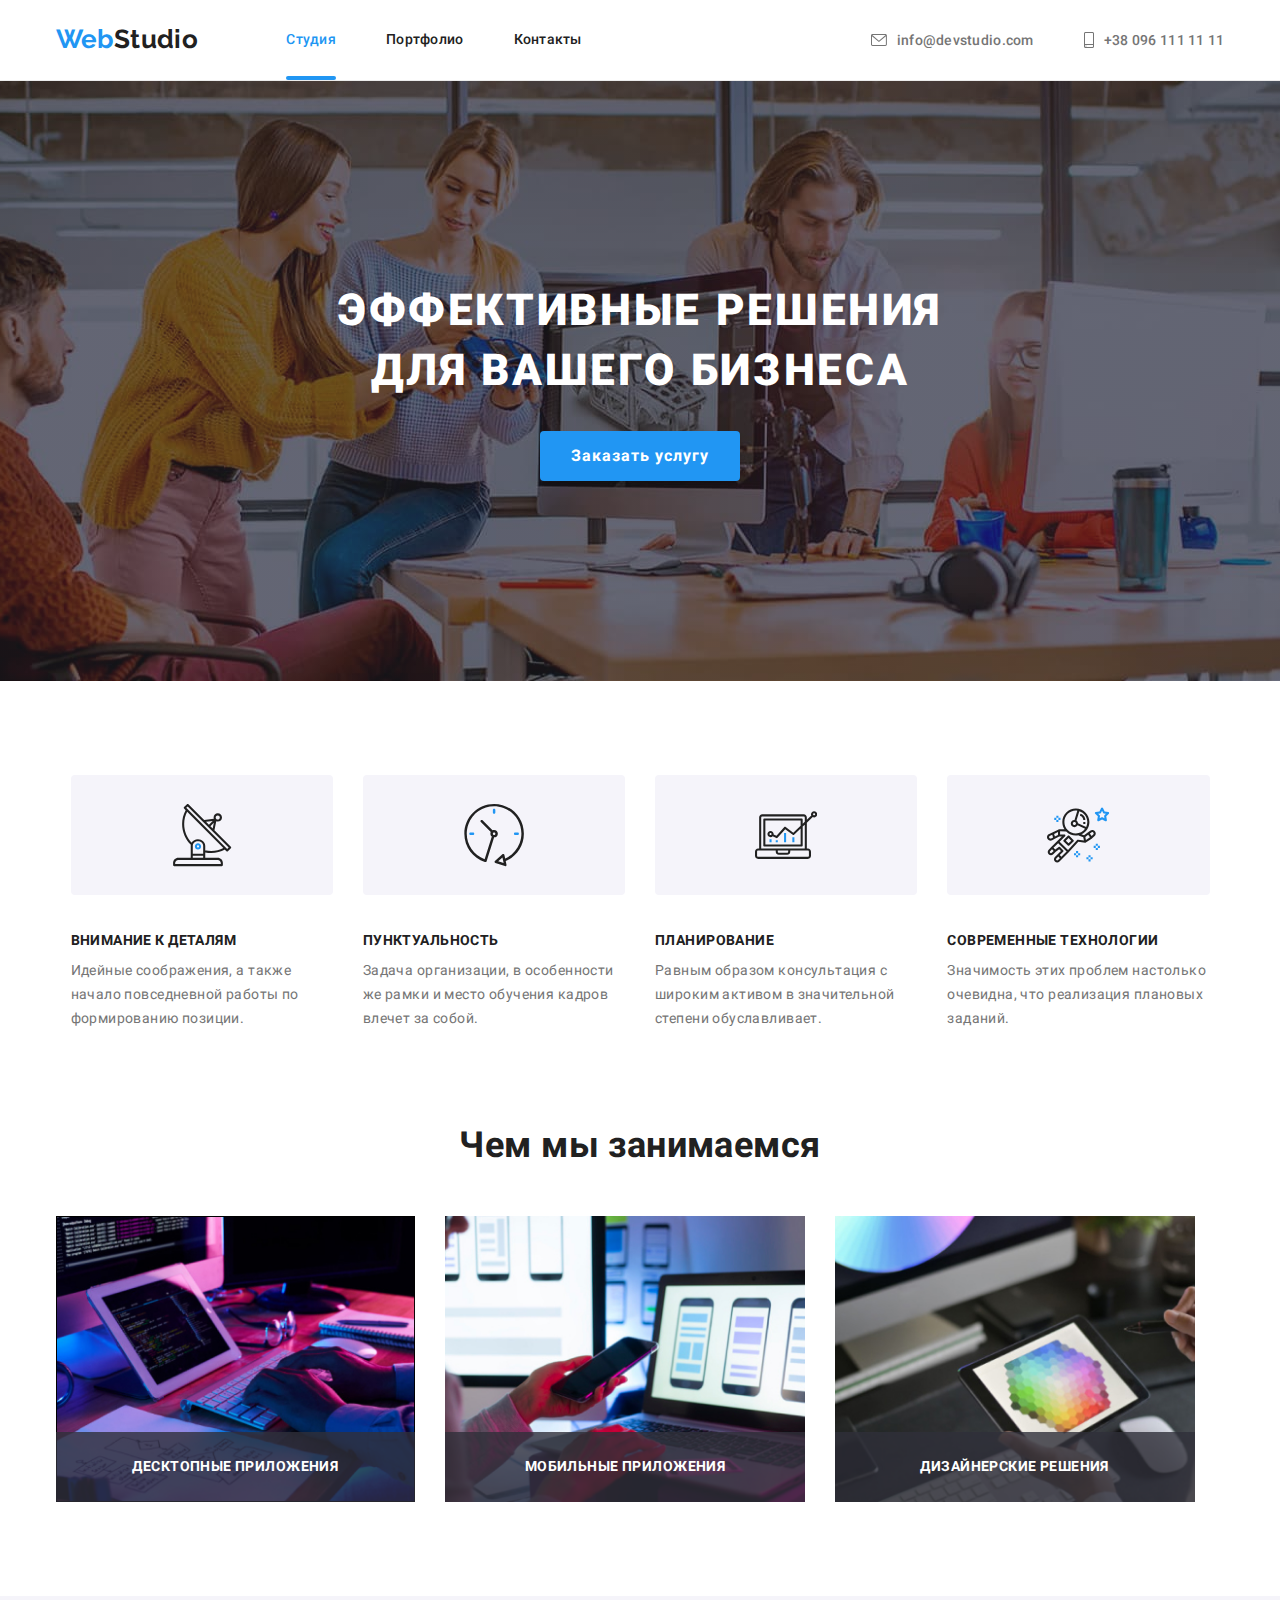
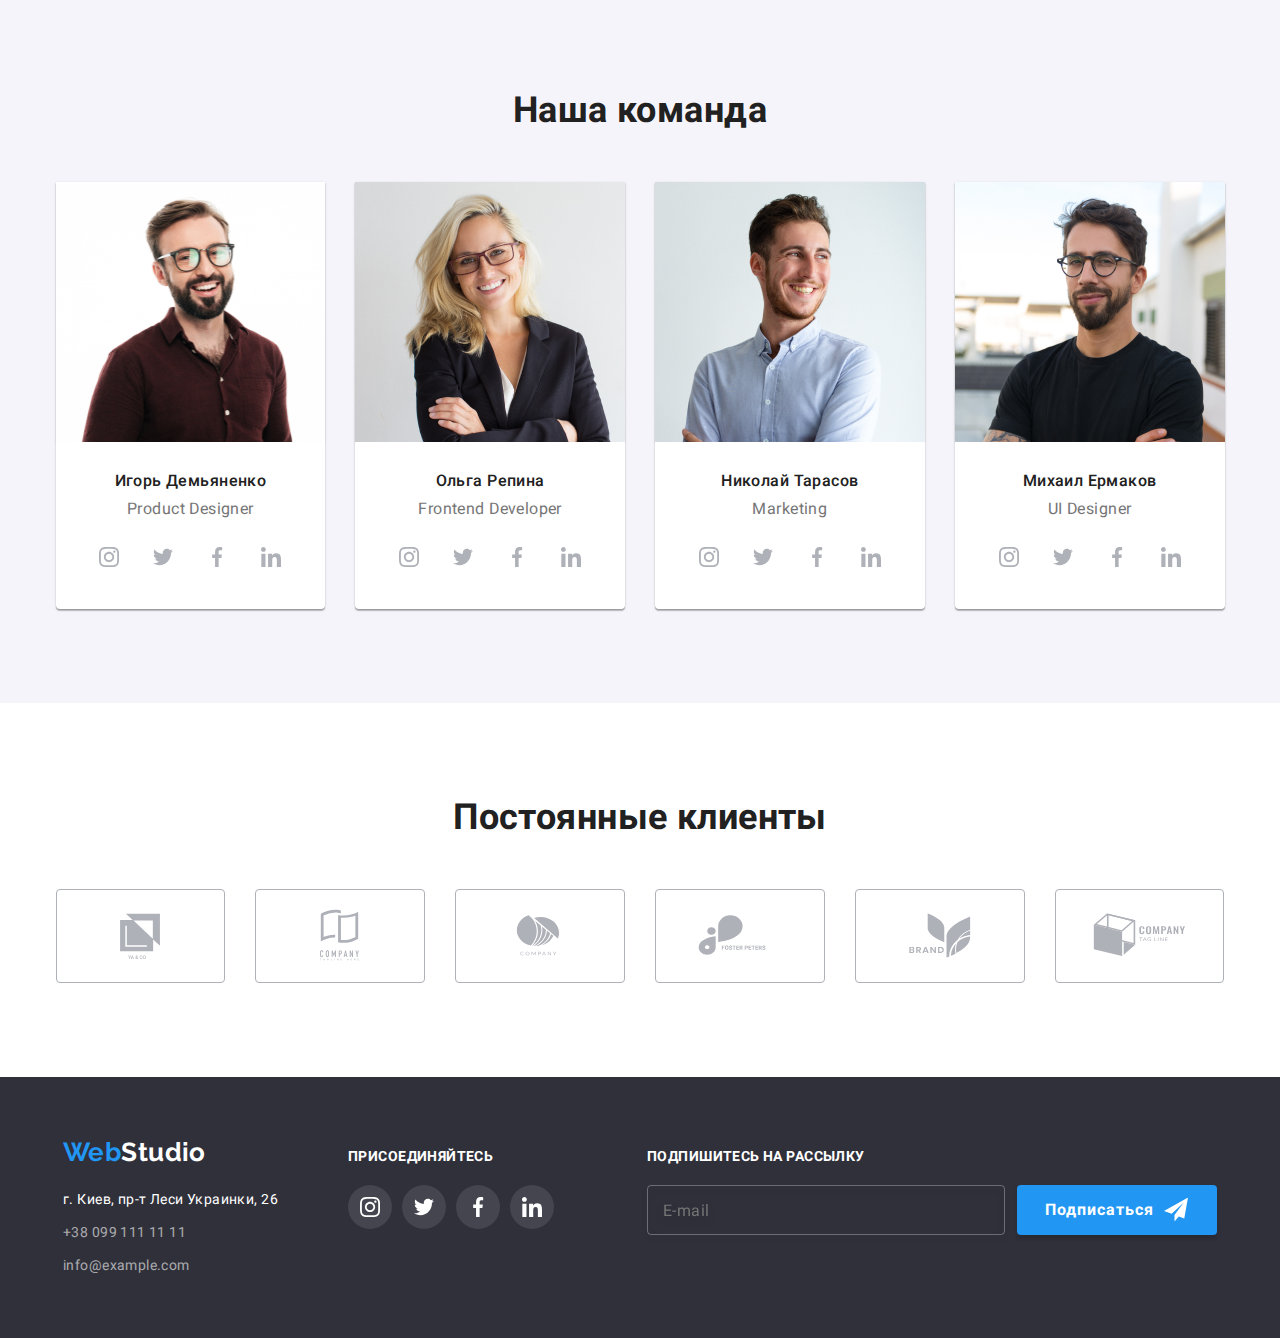
==== commit 8b944a26: "hw_08-05.03" ====
--- a/index.html
+++ b/index.html
@@ -26,12 +26,12 @@
           </ul>
           <div class="auth">
             <a href="mailto:info@devstudio.com" class="auth__link">
-              <svg class="auth__mail" width="16" height="12">
+              <svg class="auth__mail">
                 <use href="./images/icons.svg#icon-envelope"></use></svg
               >info@devstudio.com</a
             >
             <a href="tel:+380961111111" class="auth__link">
-              <svg class="auth__tel" width="10" height="16">
+              <svg class="auth__tel">
                 <use href="./images/icons.svg#icon-smartphone"></use></svg
               >+38 096 111 11 11</a
             >
--- a/css/main.min.css
+++ b/css/main.min.css
@@ -1 +1 @@
-﻿/*! modern-normalize v1.1.0 | MIT License | https://github.com/sindresorhus/modern-normalize */*,::before,::after{box-sizing:border-box}html{line-height:1.15;-webkit-text-size-adjust:100%;-moz-tab-size:4;tab-size:4}body{margin:0;font-family:system-ui,-apple-system,"Segoe UI",Roboto,Helvetica,Arial,sans-serif,"Apple Color Emoji","Segoe UI Emoji"}hr{height:0;color:inherit}abbr[title]{text-decoration:underline dotted}b,strong{font-weight:bolder}code,kbd,samp,pre{font-family:ui-monospace,SFMono-Regular,Consolas,"Liberation Mono",Menlo,monospace;font-size:1em}small{font-size:80%}sub,sup{font-size:75%;line-height:0;position:relative;vertical-align:baseline}sub{bottom:-0.25em}sup{top:-0.5em}table{text-indent:0;border-color:inherit}button,input,optgroup,select,textarea{font-family:inherit;font-size:100%;line-height:1.15;margin:0}button,select{text-transform:none}button,[type=button],[type=reset],[type=submit]{-webkit-appearance:button}::-moz-focus-inner{border-style:none;padding:0}:-moz-focusring{outline:1px dotted ButtonText}:-moz-ui-invalid{box-shadow:none}legend{padding:0}progress{vertical-align:baseline}::-webkit-inner-spin-button,::-webkit-outer-spin-button{height:auto}[type=search]{-webkit-appearance:textfield;outline-offset:-2px}::-webkit-search-decoration{-webkit-appearance:none}::-webkit-file-upload-button{-webkit-appearance:button;font:inherit}summary{display:list-item}body{background-color:#fff;color:var(--primary-text-color);font-family:"Roboto",sans-serif;letter-spacing:.03em;font-style:normal;font-weight:400;font-size:14px;line-height:1.71}a,button{cursor:pointer}p,h1,h2,h3,h4,h5,h6{margin:0}ul{margin:0;padding-left:0;list-style:none}img{display:block;max-width:100%;height:auto;width:100%}a{color:currentColor;text-decoration:none}@font-face{font-family:"Raleway";src:url("../../fonts/Raleway-Bold.eot");src:local("☺"),url("../../fonts/Raleway-Bold.woff") format("woff"),url("../../fonts/Raleway-Bold.ttf") format("truetype"),url("../../fonts/Raleway-Bold.svg") format("svg");font-weight:700;font-style:normal}@font-face{font-family:"Roboto";src:url("../../fonts/Roboto-Regular.eot");src:local("☺"),url("../../fonts/Roboto-Regular.woff") format("woff"),url("../../fonts/Roboto-Regular.ttf") format("truetype"),url("../../fonts/Roboto-Regular.svg") format("svg");font-weight:400;font-style:normal}@font-face{font-family:"Roboto";src:url("../../fonts/Roboto-Medium.eot");src:local("☺"),url("../../fonts/Roboto-Medium.woff") format("woff"),url("../../fonts/Roboto-Medium.ttf") format("truetype"),url("../../fonts/Roboto-Medium.svg") format("svg");font-weight:500;font-style:normal}@font-face{font-family:"Roboto";src:url("../../fonts/Roboto-Bold.eot");src:local("☺"),url("../../fonts/Roboto-Bold.woff") format("woff"),url("../../fonts/Roboto-Bold.ttf") format("truetype"),url("../../fonts/Roboto-Bold.svg") format("svg");font-weight:700;font-style:normal}@font-face{font-family:"Roboto";src:url("../../fonts/Roboto-Black.eot");src:local("☺"),url("../../fonts/Roboto-Black.woff") format("woff"),url("../../fonts/Roboto-Black.ttf") format("truetype"),url("../../fonts/Roboto-Black.svg") format("svg");font-weight:900;font-style:normal}.visually-hidden{border:0;clip:rect(0 0 0 0);height:auto;margin:0;overflow:hidden;padding:0;position:absolute;width:1px;white-space:nowrap}.is-hidden{opacity:0;visibility:hidden;pointer-events:none}:root{--primary-text-color: #757575;--secondary-text-color: #ffffff;--title-text-color: #212121;--accent-color: #2196f3}.btn{background-color:var(--accent-color);font-family:"Roboto";font-style:normal;font-weight:700;font-size:16px;line-height:1.88;display:block;align-items:center;text-align:center;letter-spacing:.06em;color:#fff;min-width:200px;height:50px;padding:10px auto;margin:0 auto;box-shadow:0px 4px 4px rgba(0,0,0,.15);border:rgba(0,0,0,0);border-radius:4px}.subscribe__btn-footer{padding:10px 28px;display:flex}.btn-list__btn{font-family:"Roboto";font-weight:500;font-size:16px;line-height:1.6;text-align:center;letter-spacing:.03em;border-radius:4px;border-style:none;background:#f5f4fa;display:block;border-radius:4px;padding:6px 22px;transition:background-color 250ms cubic-bezier(0.4, 0, 0.2, 1),color 250ms cubic-bezier(0.4, 0, 0.2, 1)}.btn-list__btn:hover,.btn-list__btn:focus{background-color:var(--accent-color);color:var(--secondary-text-color);box-shadow:0px 3px 1px rgba(0,0,0,.1),0px 1px 2px rgba(0,0,0,.08),0px 2px 2px rgba(0,0,0,.12);border-radius:4px}.modal__close-btn{position:absolute;top:8px;right:8px;display:flex;align-items:center;justify-content:center;width:30px;height:30px;background:#fff;border:1px solid rgba(0,0,0,.1);border-radius:50%;transition:fill 250ms cubic-bezier(0.4, 0, 0.2, 1)}.modal__close-btn:hover{fill:var(--accent-color)}.container{width:100%;margin:0 auto;padding-left:15px;padding-right:15px}@media screen and (min-width: 480px){.container{max-width:479px}}@media screen and (min-width: 768px){.container{max-width:767px}}@media screen and (min-width: 1200px){.container{max-width:1199px}}.bacdrop{position:fixed;z-index:1;top:0;left:0;width:100%;height:100%;background-color:rgba(0,0,0,.2);transition:opacity 250ms linear,visibility 250ms linear}.modal{position:absolute;top:50%;left:50%;transform:translate(-50%, -50%) scale(1);width:calc(100% - 30px);max-width:450px;max-height:609px;padding:20px;background:#fff;box-shadow:0px 1px 3px rgba(0,0,0,.12),0px 1px 1px rgba(0,0,0,.14),0px 2px 1px rgba(0,0,0,.2);border-radius:4px;transition:transform 250ms linear}.bacdrop.is-hidden .modal{transform:translate(-50%, -50%) scale(0)}@media screen and (min-width: 480px){.modal{padding:40px}}@media screen and (min-width: 1200px){.modal{max-width:528px;max-height:581px}}.modal__titel{font-weight:700;font-size:20px;line-height:1.5;text-align:center;letter-spacing:.03em;margin-bottom:12px;color:#212121}@media screen and (min-width: 1200px){.modal__titel{line-height:1.15}}.input__connection{position:relative;display:block}.modal__label{display:block;font-weight:400;font-size:12px;line-height:1.16;letter-spacing:.01em;color:#757575}.modal__label :hover .modal__icon,.modal__label :focus .modal__icon{fill:var(--accent-color)}.modal__label :hover .modal__input,.modal__label :focus .modal__input{outline:1px solid var(--accent-color);border:1px solid var(--accent-color);border-radius:4px}.modal__input{display:block;background-color:rgba(0,0,0,0);width:100%;height:40px;border:1px solid rgba(33,33,33,.2);border-radius:4px;margin-bottom:10px;margin-top:4px;padding:12px 12px 12px 35px;color:#212121;transition:border 250ms cubic-bezier(0.4, 0, 0.2, 1);transition:border-radius 250ms cubic-bezier(0.4, 0, 0.2, 1)}.modal__input:hover,.modal__input:focus{outline:1px solid var(--accent-color);border:1px solid var(--accent-color);border-radius:4px}.modal__input:hover+.modal__icon,.modal__input:focus+.modal__icon{fill:var(--accent-color)}.modal__icon{position:absolute;display:block;top:50%;left:15px;transform:translateY(-50%)}.modal__text-area{width:100%;height:120px;resize:none;border:1px solid rgba(33,33,33,.2);border-radius:4px;padding:12px 16px;margin-top:4px;transition:border 250ms cubic-bezier(0.4, 0, 0.2, 1);transition:border-radius 250ms cubic-bezier(0.4, 0, 0.2, 1)}.modal__text-area:hover,.modal__text-area:focus{outline:1px solid var(--accent-color);border:1px solid var(--accent-color);border-radius:4px}.modal__text-area::placeholder{font-weight:400;font-size:14px;line-height:1.14;letter-spacing:.01em;color:rgba(117,117,117,.5)}@media screen and (min-width: 1200px){.modal__text-area::placeholder{font-size:12px;line-height:1.16}}.modal__check-text{display:flex;align-items:center;justify-content:center;font-weight:400;font-size:7.9px;line-height:1.16;letter-spacing:.03em;color:#757575;margin-top:20px;margin-bottom:31px}.modal__check:checked+.modal__check-text .modal__wrap{background-color:var(--accent-color);border:2px solid var(--accent-color)}.modal__check:checked+.modal__check-text .modal__check-svg{fill:#fff}@media screen and (min-width: 380px){.modal__check-text{font-size:10px;line-height:1.16}}@media screen and (min-width: 480px){.modal__check-text{font-size:12px;line-height:1.16}}@media screen and (min-width: 1200px){.modal__check-text{font-size:14px;line-height:1.71;margin-bottom:30px}}.modal__wrap{width:16px;height:15px;border:2px solid #212121;border-radius:4px;display:flex;align-items:center;justify-content:center;margin-right:8px;transition:background-color 250ms cubic-bezier(0.4, 0, 0.2, 1);transition:border 250ms cubic-bezier(0.4, 0, 0.2, 1)}.modal__link{color:var(--accent-color)}.modal__check-svg{fill:rgba(0,0,0,0);transition:fill 250ms cubic-bezier(0.4, 0, 0.2, 1)}.no-scroll{overflow:hidden}.title{font-weight:700;font-size:36px;line-height:1.16;text-align:center;color:var(--title-text-color);margin-bottom:30px}@media screen and (min-width: 1200px){.title{margin-bottom:50px}}.header{width:100%;background-color:#fff;padding-top:16px;padding-bottom:16px;border-bottom:1px solid #ececec}@media screen and (min-width: 768px){.header{padding-top:21px;padding-bottom:21px}}@media screen and (min-width: 1200px){.header{padding-top:24px;padding-bottom:25px}}.nav{display:flex;align-items:center}.auth{display:none;margin-left:auto}@media screen and (min-width: 768px){.auth{display:flex;flex-direction:column}}@media screen and (min-width: 1200px){.auth{flex-direction:row}}.menu{display:none;margin-left:88px}@media screen and (min-width: 768px){.menu{display:flex}}.menu__item{position:relative}.menu__item:not(:last-child){margin-right:50px}.menu__link{font-weight:500;font-size:14px;line-height:1.14;font-style:normal;letter-spacing:.02em;color:var(--title-text-color);transition:color 250ms cubic-bezier(0.4, 0, 0.2, 1)}.menu__link:hover,.menu__link:focus{color:var(--accent-color)}.menu__link.current{color:var(--accent-color)}.menu__link.current::before{content:"";position:absolute;bottom:-28px;display:block;width:100%;height:4px;border-radius:4px;background-color:var(--accent-color)}.auth__tel{margin-right:10px;fill:currentColor;transition:fill 250ms cubic-bezier(0.4, 0, 0.2, 1)}.auth__mail{margin-right:10px;fill:currentColor;transition:fill 250ms cubic-bezier(0.4, 0, 0.2, 1)}.auth__link{display:flex;font-weight:500;font-size:12px;line-height:1.1666666667;font-style:normal;letter-spacing:.02em;color:var(--primary-text-color);transition:color 250ms cubic-bezier(0.4, 0, 0.2, 1)}.auth__link:hover,.auth__link:focus{color:var(--accent-color)}@media screen and (min-width: 1200px){.auth__link:not(:first-child){margin-left:50px}}@media screen and (min-width: 768px){.auth__link:not(:last-child){margin-bottom:10px}}@media screen and (min-width: 768px)and (min-width: 1200px){.auth__link:not(:last-child){margin-bottom:0px}}@media screen and (min-width: 1200px){.auth__link{font-size:14px;line-height:1.1428571429}}.mob-menu{position:fixed;top:0;left:0;width:100vw;height:100vh;padding:20px 20px;overflow:auto;z-index:22;background-color:#fff}.mob-menu .container{display:flex;flex-direction:column;justify-content:space-between;height:100%}@media screen and (min-width: 420px){.mob-menu{padding:48px 40px}}@media screen and (min-width: 768px){.mob-menu{display:none}}.mob-menu__item:not(:last-child){margin-bottom:32px}.menu-mobile-btn{display:block;margin-left:auto;padding:10px;border-color:rgba(0,0,0,0);background-color:rgba(0,0,0,0)}@media screen and (min-width: 768px){.menu-mobile-btn{display:none}}.menu-mobile-close{position:absolute;top:11px;right:11px}.menu-mobile__svg{display:block}.menu-mobile__svg:hover,.menu-mobile__svg:focus{fill:var(--accent-color)}.mob-menu__link{font-weight:500;font-size:40px;line-height:1.175;letter-spacing:.02em;color:#212121}.mob-menu__link:hover,.mob-menu__link:focus{color:var(--accent-color)}.mob-menu__link.current{color:var(--accent-color)}.mob-auth{display:flex;flex-direction:column}.mob-auth__link-tel{font-weight:500;font-size:24px;line-height:1.1764705882;letter-spacing:.02em;color:#757575;margin-bottom:32px}.mob-auth__link-tel:hover,.mob-auth__link-tel:focus{color:var(--accent-color)}@media screen and (min-width: 420px){.mob-auth__link-tel{font-size:34px}}.mob-auth__link-email{font-weight:500;font-size:24px;line-height:1.1666666667;letter-spacing:.02em;color:#757575;margin-bottom:64px}.mob-auth__link-email:hover,.mob-auth__link-email:focus{color:var(--accent-color)}.mob-auth__soc-list{display:flex}.mob-auth__soc-item:not(:first-child){padding-left:10px}.mob-auth__soc-item:not(:last-child){border-right:1px solid rgba(33,33,33,.2);padding-right:10px}.mob-auth__soc-link{font-weight:500;font-size:12px;line-height:1.22;letter-spacing:.02em;color:var(--accent-color)}@media screen and (min-width: 420px){.mob-auth__soc-link{font-size:18px}}.logo{font-family:"Raleway";font-style:normal;font-weight:700;font-size:24px;line-height:1.16;color:var(--accent-color);transition:color 250ms cubic-bezier(0.4, 0, 0.2, 1)}@media screen and (min-width: 1200px){.logo{font-size:26px;line-height:1.2}}.nav__logo:focus,.nav__logo:hover{color:var(--title-text-color)}.nav__logo::after{content:"Studio";color:var(--title-text-color);transition:color 250ms cubic-bezier(0.4, 0, 0.2, 1)}.nav__logo:focus::after,.nav__logo:hover::after{color:var(--accent-color)}.footer-box__logo:focus,.footer-box__logo:hover{color:var(--secondary-text-color)}.footer-box__logo::after{content:"Studio";color:var(--secondary-text-color);transition:color 250ms cubic-bezier(0.4, 0, 0.2, 1)}.footer-box__logo:focus::after,.footer-box__logo:hover::after{color:var(--accent-color)}.hero{padding-top:118px;padding-bottom:118px;background-color:#2f303a;text-align:center;background-image:linear-gradient(rgba(47, 48, 58, 0.4), rgba(47, 48, 58, 0.4)),url(../../images/hero_mobile.jpg);background-repeat:no-repeat;background-position:center;background-size:cover}@media(min-device-pixel-ratio: 2),(min-resolution: 192dpi),(min-resolution: 2dppx){.hero{background-image:linear-gradient(rgba(47, 48, 58, 0.4), rgba(47, 48, 58, 0.4)),url(../../images/hero_mobile_2x.jpg)}}@media screen and (min-width: 768px){.hero{background-image:linear-gradient(rgba(47, 48, 58, 0.4), rgba(47, 48, 58, 0.4)),url(../../images/hero_tablet.jpg)}}@media screen and (min-width: 768px)and (min-device-pixel-ratio: 2),screen and (min-width: 768px)and (min-resolution: 192dpi),screen and (min-width: 768px)and (min-resolution: 2dppx){.hero{background-image:linear-gradient(rgba(47, 48, 58, 0.4), rgba(47, 48, 58, 0.4)),url(../../images/hero_tablet_2x.jpg)}}@media screen and (min-width: 1200px){.hero{padding-top:200px;padding-bottom:200px;background-image:linear-gradient(rgba(47, 48, 58, 0.4), rgba(47, 48, 58, 0.4)),url(../../images/hero_desktop.jpg);max-width:1600px}}@media screen and (min-width: 1200px)and (min-device-pixel-ratio: 2),screen and (min-width: 1200px)and (min-resolution: 192dpi),screen and (min-width: 1200px)and (min-resolution: 2dppx){.hero{background-image:linear-gradient(rgba(47, 48, 58, 0.4), rgba(47, 48, 58, 0.4)),url(../../images/hero_desktop_2x.jpg)}}.hero-content{display:flex;flex-direction:column;align-items:center}.hero-content__title{font-weight:900;font-size:18px;line-height:1.61;letter-spacing:.06em;text-transform:uppercase;text-align:center;color:var(--secondary-text-color);max-width:280px;margin-bottom:30px}@media screen and (min-width: 480px){.hero-content__title{max-width:360px;font-size:26px}}@media screen and (min-width: 1200px){.hero-content__title{max-width:696px;font-size:44px;line-height:1.36}}.speciality{padding-top:60px;padding-bottom:60px}@media screen and (min-width: 1200px){.speciality{padding-top:94px;padding-bottom:94px}}.speciality-list__description{font-weight:700;font-size:14px;line-height:1.14;text-transform:uppercase;text-align:center;color:var(--title-text-color);margin-bottom:10px}@media screen and (min-width: 768px){.speciality-list__description{text-align:start}}.speciality-list__text{font-weight:400;font-size:14px;line-height:1.71}@media screen and (min-width: 768px){.speciality-list{display:flex;flex-wrap:wrap;gap:30px}}@media screen and (min-width: 1200px){.speciality-list{display:flex;justify-content:center}}.speciality-list__items:not(:last-child){margin-bottom:30px}@media screen and (min-width: 768px){.speciality-list__items{width:calc((100% - 30px)/2)}.speciality-list__items:not(:last-child){margin-bottom:0px}}@media screen and (min-width: 1200px){.speciality-list__items{width:calc((100% - 120px)/4)}.speciality-list__items:not(:last-child){margin-bottom:0px}}.speciality-list__image{padding:25px 100px;margin-bottom:30px;background-color:#f5f4fa;border-radius:4px;width:100%}.about{padding-bottom:94px}@media screen and (max-width: 1199px){.about{display:none}}.about-list{display:flex}.about-list__item{margin-right:30px;position:relative}.about-list__description{position:absolute;bottom:0;display:block;width:100%;padding:27px;background-color:rgba(47,48,58,.8);font-weight:700;font-size:14px;line-height:1.14;text-align:center;letter-spacing:.03em;text-transform:uppercase;color:#fff}.our-team{background-color:#f5f4fa;padding-top:60px;padding-bottom:60px}@media screen and (min-width: 1200px){.our-team{padding-top:94px;padding-bottom:94px}}.team-list{gap:30px}@media screen and (min-width: 768px){.team-list{display:flex;flex-wrap:wrap}}.team-list__item{text-align:center;border-radius:0px 0px 4px 4px}@media screen and (max-width: 767px){.team-list__item:not(:last-child){margin-bottom:30px}}@media screen and (min-width: 768px){.team-list__item{width:calc((100% - 30px)/2)}}@media screen and (min-width: 1200px){.team-list__item{width:calc((100% - 90px)/4)}}.team-list__item img{box-shadow:0px 1px 3px rgba(0,0,0,.12),0px 1px 1px rgba(0,0,0,.14),0px 2px 1px rgba(0,0,0,.2)}.team-list__text{padding-top:30px;padding-bottom:30px;background:var(--secondary-text-color);border-radius:0px 0px 4px 4px;box-shadow:0px 1px 3px rgba(0,0,0,.12),0px 1px 1px rgba(0,0,0,.14),0px 2px 1px rgba(0,0,0,.2)}.team-list__team{font-weight:500;font-size:16px;line-height:1.18;text-align:center;color:var(--title-text-color);margin-bottom:10px}.team-list__position{font-weight:400;font-size:16px;line-height:1.18;text-align:center;margin-bottom:16px}.soc-list{display:flex;align-items:center;justify-content:center;margin-left:-10px}.soc-list__item{width:44px;height:44px;margin-left:10px}.soc-list__svg{display:flex;align-items:center;justify-content:center}.soc-list__svg{fill:currentColor}.soc-list__link{display:flex;align-items:center;justify-content:center;width:100%;height:100%;border-radius:50%;color:#afb1b8;transition:color 250ms cubic-bezier(0.4, 0, 0.2, 1),background-color 250ms cubic-bezier(0.4, 0, 0.2, 1)}.soc-list__link:hover,.soc-list__link:focus{color:var(--secondary-text-color);background-color:var(--accent-color)}.btn-list{margin-bottom:25px;display:flex;flex-wrap:wrap}@media screen and (min-width: 768px){.btn-list{margin-bottom:30px;justify-content:center}}@media screen and (min-width: 1200px){.btn-list{margin-bottom:50px}}.btn-list__item{margin-bottom:15px}.btn-list__item:not(:last-child){margin-right:8px}@media screen and (min-width: 768px){.btn-list__item{margin-bottom:0}}.filter-list__item{display:flex;background:#fff}@media screen and (min-width: 768px){.filter-list__item{width:calc((100% - 30px)/2)}}@media screen and (min-width: 1200px){.filter-list__item{width:calc((100% - 60px)/3)}}.filter-list__name{font-weight:700;font-size:18px;line-height:2;letter-spacing:.06em;color:var(--title-text-color)}.filter-list__filter{font-weight:400;font-size:16px;line-height:1.88}.filter-list__project{border:1px solid #eee;padding:20px 24px;flex-basis:322px}@media screen and (min-width: 768px)and (max-width: 1199px){.filter-list__project{min-height:146px}}.filter-list{display:flex;flex-wrap:wrap;gap:30px}@media screen and (min-width: 480px){.portfolio{padding-top:60px;padding-bottom:60px}}@media screen and (min-width: 1200px){.portfolio{padding-top:94px;padding-bottom:94px}}.filter-list__link{display:block}.filter-list__link:focus,.filter-list__link:hover{box-shadow:0px 1px 1px rgba(0,0,0,.12),0px 4px 4px rgba(0,0,0,.06),1px 4px 6px rgba(0,0,0,.16)}.filter-list__thumb{position:relative;overflow:hidden}.filter-list__thumb::before{content:"";position:absolute;display:block;height:100%;width:100%;top:0;left:0;background:rgba(33,150,243,.9);transition:transform 250ms cubic-bezier(0.4, 0, 0.2, 1);transform:translateY(100%);opacity:0}.filter-list__link:hover .filter-list__thumb::before,.filter-list__link:focus .filter-list__thumb::before{opacity:1;transform:translateY(0)}.filter-list__description{position:absolute;top:0;left:0;padding:63px 24px;font-weight:400;font-size:18px;line-height:1.55;letter-spacing:.03em;color:var(--secondary-text-color);opacity:0;transition:transform 250ms cubic-bezier(0.4, 0, 0.2, 1);transform:translateY(100%)}.filter-list__link:focus .filter-list__description,.filter-list__link:hover .filter-list__description{opacity:1;transform:translateY(0)}.regular-client{padding-top:60px;padding-bottom:60px}@media screen and (min-width: 1200px){.regular-client{padding-top:94px;padding-bottom:94px}}.client-list{display:flex;flex-wrap:wrap;gap:30px}.client-list__item{width:calc((100% - 30px)/2)}@media screen and (min-width: 768px){.client-list__item{width:calc((100% - 60px)/3)}}@media screen and (min-width: 1200px){.client-list__item{width:calc((100% - 150px)/6);flex-wrap:nowrap}}.client-list__link{display:flex;align-items:center;justify-content:center;width:100%;height:100%;color:#afb1b8;border:1px solid #afb1b8;border-radius:4px;fill:currentColor;transition:color 250ms cubic-bezier(0.4, 0, 0.2, 1),border 250ms cubic-bezier(0.4, 0, 0.2, 1)}.client-list__link:hover,.client-list__link:focus{color:var(--accent-color);border:1px solid var(--accent-color)}.client-list__svg{padding:16px 32px}.footer{background-color:#2f303a}.footer-box{display:flex;align-items:center;justify-content:center;flex-direction:column;margin-bottom:60px}@media screen and (min-width: 768px){.footer-box{margin-right:165px}}@media screen and (min-width: 1200px){.footer-box{margin-bottom:0px;margin-right:0;align-items:start}}.footer-box__address{display:flex;flex-direction:column;align-items:center;justify-content:center;font-style:normal;font-weight:400;font-size:14px;line-height:1.71;max-width:231px;margin-top:20px}.footer-box__address .footer-box__link:not(:last-child){margin-bottom:8px}@media screen and (min-width: 1200px){.footer-box__address .footer-box__link:not(:last-child){margin-bottom:9px}}@media screen and (min-width: 1200px){.footer-box__address{align-items:flex-start}}.footer-box__link{color:rgba(255,255,255,.6);transition:color 250ms cubic-bezier(0.4, 0, 0.2, 1)}.footer-box__link:hover,.footer-box__link:focus{color:var(--accent-color)}.footer-box__map{color:var(--secondary-text-color);margin-bottom:8px}@media screen and (min-width: 1200px){.footer-box__map{margin-bottom:9px}}.footer-container{padding:60px 0px}@media screen and (min-width: 1200px){.footer-container{display:flex;justify-content:center}}.join-box__list{display:flex;justify-content:center;align-items:center}.join-box{margin-bottom:60px}@media screen and (min-width: 1200px){.join-box{align-items:center;justify-content:center;margin-left:70px;margin-top:12px;margin-bottom:0px}}.join-box__item{cursor:pointer;width:44px;height:44px;margin-left:10px}.join-box__item:first-child{margin-left:0}.join-box__link{display:flex;align-items:center;justify-content:center;width:100%;height:100%;border-radius:50%;background-color:rgba(255,255,255,.1);transition:background-color 250ms cubic-bezier(0.4, 0, 0.2, 1)}.join-box__link:hover,.join-box__link:focus{background-color:var(--accent-color)}.join-box__soc-svg{display:flex;fill:var(--secondary-text-color)}.join-box__titel{font-weight:700;font-size:14px;line-height:1.14;letter-spacing:.03em;text-align:center;text-transform:uppercase;color:var(--secondary-text-color);margin-bottom:20px}@media screen and (min-width: 1200px){.join-box__titel{text-align:start}}@media screen and (min-width: 768px){.footer-wrap{display:flex;justify-content:center}}.subscribe__label{font-weight:700;font-size:14px;line-height:1.14;letter-spacing:.03em;text-transform:uppercase;text-align:center;color:var(--secondary-text-color);margin-bottom:20px}@media screen and (min-width: 1200px){.subscribe__label{text-align:start}}.subscribe__email{font-weight:400;font-size:16px;line-height:1.25;letter-spacing:.03em;color:rgba(255,255,255,.6);padding:16px 15px;margin-bottom:20px;width:290px;height:50px;border:1px solid rgba(255,255,255,.3);filter:drop-shadow(0px 4px 4px rgba(0, 0, 0, 0.15));border-radius:4px;background-color:rgba(0,0,0,0)}@media screen and (min-width: 480px){.subscribe__email{width:450px}}@media screen and (min-width: 1200px){.subscribe__email{width:358px}}.subscribe{display:flex;flex-direction:column}@media screen and (min-width: 1200px){.subscribe{margin-top:12px;margin-left:93px}}.footer-form{display:flex;flex-direction:column;align-items:center}@media screen and (min-width: 1200px){.footer-form{flex-direction:row;align-items:flex-start}}.submit-svg{position:absolute;top:50%;right:28px;transform:translateY(-50%);width:25px;height:25px}.subscribe__btn{position:relative;width:200px;height:50px}@media screen and (min-width: 1200px){.subscribe__btn{margin-top:48px;margin-left:12px}}/*# sourceMappingURL=main.min.css.map */+﻿/*! modern-normalize v1.1.0 | MIT License | https://github.com/sindresorhus/modern-normalize */*,::before,::after{box-sizing:border-box}html{line-height:1.15;-webkit-text-size-adjust:100%;-moz-tab-size:4;tab-size:4}body{margin:0;font-family:system-ui,-apple-system,"Segoe UI",Roboto,Helvetica,Arial,sans-serif,"Apple Color Emoji","Segoe UI Emoji"}hr{height:0;color:inherit}abbr[title]{text-decoration:underline dotted}b,strong{font-weight:bolder}code,kbd,samp,pre{font-family:ui-monospace,SFMono-Regular,Consolas,"Liberation Mono",Menlo,monospace;font-size:1em}small{font-size:80%}sub,sup{font-size:75%;line-height:0;position:relative;vertical-align:baseline}sub{bottom:-0.25em}sup{top:-0.5em}table{text-indent:0;border-color:inherit}button,input,optgroup,select,textarea{font-family:inherit;font-size:100%;line-height:1.15;margin:0}button,select{text-transform:none}button,[type=button],[type=reset],[type=submit]{-webkit-appearance:button}::-moz-focus-inner{border-style:none;padding:0}:-moz-focusring{outline:1px dotted ButtonText}:-moz-ui-invalid{box-shadow:none}legend{padding:0}progress{vertical-align:baseline}::-webkit-inner-spin-button,::-webkit-outer-spin-button{height:auto}[type=search]{-webkit-appearance:textfield;outline-offset:-2px}::-webkit-search-decoration{-webkit-appearance:none}::-webkit-file-upload-button{-webkit-appearance:button;font:inherit}summary{display:list-item}body{background-color:#fff;color:var(--primary-text-color);font-family:"Roboto",sans-serif;letter-spacing:.03em;font-style:normal;font-weight:400;font-size:14px;line-height:1.71}a,button{cursor:pointer}p,h1,h2,h3,h4,h5,h6{margin:0}ul{margin:0;padding-left:0;list-style:none}img{display:block;max-width:100%;height:auto;width:100%}a{color:currentColor;text-decoration:none}@font-face{font-family:"Raleway";src:url("../fonts/Raleway-Bold.eot");src:local("☺"),url("../fonts/Raleway-Bold.woff") format("woff"),url("../fonts/Raleway-Bold.ttf") format("truetype"),url("../fonts/Raleway-Bold.svg") format("svg");font-weight:700;font-style:normal}@font-face{font-family:"Roboto";src:url("../fonts/Roboto-Regular.eot");src:local("☺"),url("../fonts/Roboto-Regular.woff") format("woff"),url("../fonts/Roboto-Regular.ttf") format("truetype"),url("../fonts/Roboto-Regular.svg") format("svg");font-weight:400;font-style:normal}@font-face{font-family:"Roboto";src:url("../fonts/Roboto-Medium.eot");src:local("☺"),url("../fonts/Roboto-Medium.woff") format("woff"),url("../fonts/Roboto-Medium.ttf") format("truetype"),url("../fonts/Roboto-Medium.svg") format("svg");font-weight:500;font-style:normal}@font-face{font-family:"Roboto";src:url("../fonts/Roboto-Bold.eot");src:local("☺"),url("../fonts/Roboto-Bold.woff") format("woff"),url("../fonts/Roboto-Bold.ttf") format("truetype"),url("../fonts/Roboto-Bold.svg") format("svg");font-weight:700;font-style:normal}@font-face{font-family:"Roboto";src:url("../fonts/Roboto-Black.eot");src:local("☺"),url("../fonts/Roboto-Black.woff") format("woff"),url("../fonts/Roboto-Black.ttf") format("truetype"),url("../fonts/Roboto-Black.svg") format("svg");font-weight:900;font-style:normal}.visually-hidden{border:0;clip:rect(0 0 0 0);height:auto;margin:0;overflow:hidden;padding:0;position:absolute;width:1px;white-space:nowrap}.is-hidden{opacity:0;visibility:hidden;pointer-events:none}:root{--primary-text-color: #757575;--secondary-text-color: #ffffff;--title-text-color: #212121;--accent-color: #2196f3}.btn{background-color:var(--accent-color);font-family:"Roboto";font-style:normal;font-weight:700;font-size:16px;line-height:1.88;display:block;align-items:center;text-align:center;letter-spacing:.06em;color:#fff;min-width:200px;height:50px;padding:10px auto;margin:0 auto;box-shadow:0px 4px 4px rgba(0,0,0,.15);border:rgba(0,0,0,0);border-radius:4px}.subscribe__btn-footer{padding:10px 28px;display:flex}.btn-list__btn{font-family:"Roboto";font-weight:500;font-size:16px;line-height:1.6;text-align:center;letter-spacing:.03em;border-radius:4px;border-style:none;background:#f5f4fa;display:block;border-radius:4px;padding:6px 22px;transition:background-color 250ms cubic-bezier(0.4, 0, 0.2, 1),color 250ms cubic-bezier(0.4, 0, 0.2, 1)}.btn-list__btn:hover,.btn-list__btn:focus{background-color:var(--accent-color);color:var(--secondary-text-color);box-shadow:0px 3px 1px rgba(0,0,0,.1),0px 1px 2px rgba(0,0,0,.08),0px 2px 2px rgba(0,0,0,.12);border-radius:4px}.modal__close-btn{position:absolute;top:8px;right:8px;display:flex;align-items:center;justify-content:center;width:30px;height:30px;background:#fff;border:1px solid rgba(0,0,0,.1);border-radius:50%;transition:fill 250ms cubic-bezier(0.4, 0, 0.2, 1)}.modal__close-btn:hover{fill:var(--accent-color)}.container{width:100%;margin:0 auto;padding-left:15px;padding-right:15px}@media screen and (min-width: 480px){.container{max-width:479px}}@media screen and (min-width: 768px){.container{max-width:767px}}@media screen and (min-width: 1200px){.container{max-width:1199px}}.bacdrop{position:fixed;z-index:1;top:0;left:0;width:100%;height:100%;background-color:rgba(0,0,0,.2);transition:opacity 250ms linear,visibility 250ms linear}.modal{position:absolute;top:50%;left:50%;transform:translate(-50%, -50%) scale(1);width:calc(100% - 30px);max-width:450px;max-height:609px;padding:20px;background:#fff;box-shadow:0px 1px 3px rgba(0,0,0,.12),0px 1px 1px rgba(0,0,0,.14),0px 2px 1px rgba(0,0,0,.2);border-radius:4px;transition:transform 250ms linear}.bacdrop.is-hidden .modal{transform:translate(-50%, -50%) scale(0)}@media screen and (min-width: 480px){.modal{padding:40px}}@media screen and (min-width: 1200px){.modal{max-width:528px;max-height:581px}}.modal__titel{font-weight:700;font-size:20px;line-height:1.5;text-align:center;letter-spacing:.03em;margin-bottom:12px;color:#212121}@media screen and (min-width: 1200px){.modal__titel{line-height:1.15}}.input__connection{position:relative;display:block}.modal__label{display:block;font-weight:400;font-size:12px;line-height:1.16;letter-spacing:.01em;color:#757575}.modal__label :hover .modal__icon,.modal__label :focus .modal__icon{fill:var(--accent-color)}.modal__label :hover .modal__input,.modal__label :focus .modal__input{outline:1px solid var(--accent-color);border:1px solid var(--accent-color);border-radius:4px}.modal__input{display:block;background-color:rgba(0,0,0,0);width:100%;height:40px;border:1px solid rgba(33,33,33,.2);border-radius:4px;margin-bottom:10px;margin-top:4px;padding:12px 12px 12px 35px;color:#212121;transition:border 250ms cubic-bezier(0.4, 0, 0.2, 1);transition:border-radius 250ms cubic-bezier(0.4, 0, 0.2, 1)}.modal__input:hover,.modal__input:focus{outline:1px solid var(--accent-color);border:1px solid var(--accent-color);border-radius:4px}.modal__input:hover+.modal__icon,.modal__input:focus+.modal__icon{fill:var(--accent-color)}.modal__icon{position:absolute;display:block;top:50%;left:15px;transform:translateY(-50%)}.modal__text-area{width:100%;height:120px;resize:none;border:1px solid rgba(33,33,33,.2);border-radius:4px;padding:12px 16px;margin-top:4px;transition:border 250ms cubic-bezier(0.4, 0, 0.2, 1);transition:border-radius 250ms cubic-bezier(0.4, 0, 0.2, 1)}.modal__text-area:hover,.modal__text-area:focus{outline:1px solid var(--accent-color);border:1px solid var(--accent-color);border-radius:4px}.modal__text-area::placeholder{font-weight:400;font-size:14px;line-height:1.14;letter-spacing:.01em;color:rgba(117,117,117,.5)}@media screen and (min-width: 1200px){.modal__text-area::placeholder{font-size:12px;line-height:1.16}}.modal__check-text{display:flex;align-items:center;justify-content:center;font-weight:400;font-size:7.9px;line-height:1.16;letter-spacing:.03em;color:#757575;margin-top:20px;margin-bottom:31px}.modal__check:checked+.modal__check-text .modal__wrap{background-color:var(--accent-color);border:2px solid var(--accent-color)}.modal__check:checked+.modal__check-text .modal__check-svg{fill:#fff}@media screen and (min-width: 380px){.modal__check-text{font-size:10px;line-height:1.16}}@media screen and (min-width: 480px){.modal__check-text{font-size:12px;line-height:1.16}}@media screen and (min-width: 1200px){.modal__check-text{font-size:14px;line-height:1.71;margin-bottom:30px}}.modal__wrap{width:16px;height:15px;border:2px solid #212121;border-radius:4px;display:flex;align-items:center;justify-content:center;margin-right:8px;transition:background-color 250ms cubic-bezier(0.4, 0, 0.2, 1);transition:border 250ms cubic-bezier(0.4, 0, 0.2, 1)}.modal__link{color:var(--accent-color)}.modal__check-svg{fill:rgba(0,0,0,0);transition:fill 250ms cubic-bezier(0.4, 0, 0.2, 1)}.no-scroll{overflow:hidden}.title{font-weight:700;font-size:36px;line-height:1.16;text-align:center;color:var(--title-text-color);margin-bottom:30px}@media screen and (min-width: 1200px){.title{margin-bottom:50px}}.header{width:100%;background-color:#fff;padding-top:16px;padding-bottom:16px;border-bottom:1px solid #ececec}@media screen and (min-width: 768px){.header{padding-top:21px;padding-bottom:21px}}@media screen and (min-width: 1200px){.header{padding-top:24px;padding-bottom:25px}}.nav{display:flex;align-items:center}.auth{display:none;margin-left:auto}@media screen and (min-width: 768px){.auth{display:flex;flex-direction:column}}@media screen and (min-width: 1200px){.auth{flex-direction:row}}.menu{display:none;margin-left:88px}@media screen and (min-width: 768px){.menu{display:flex}}.menu__item{position:relative}.menu__item:not(:last-child){margin-right:50px}.menu__link{font-weight:500;font-size:14px;line-height:1.14;font-style:normal;letter-spacing:.02em;color:var(--title-text-color);transition:color 250ms cubic-bezier(0.4, 0, 0.2, 1)}.menu__link:hover,.menu__link:focus{color:var(--accent-color)}.menu__link.current{color:var(--accent-color)}.menu__link.current::before{content:"";position:absolute;bottom:-28px;display:block;width:100%;height:4px;border-radius:4px;background-color:var(--accent-color)}.auth__tel{width:10px;height:14px;margin-right:8px;fill:currentColor;transition:fill 250ms cubic-bezier(0.4, 0, 0.2, 1)}@media screen and (min-width: 1200px){.auth__tel{height:16px;margin-right:10px}}.auth__mail{width:14px;height:10px;margin-right:8px;fill:currentColor;transition:fill 250ms cubic-bezier(0.4, 0, 0.2, 1)}@media screen and (min-width: 1200px){.auth__mail{width:16px;height:12px;margin-right:10px}}.auth__link{display:flex;align-items:center;font-weight:500;font-size:12px;line-height:1.1666666667;font-style:normal;letter-spacing:.02em;color:var(--primary-text-color);transition:color 250ms cubic-bezier(0.4, 0, 0.2, 1)}.auth__link:hover,.auth__link:focus{color:var(--accent-color)}@media screen and (min-width: 1200px){.auth__link:not(:first-child){margin-left:50px}}@media screen and (min-width: 768px){.auth__link:not(:last-child){margin-bottom:10px}}@media screen and (min-width: 768px)and (min-width: 1200px){.auth__link:not(:last-child){margin-bottom:0px}}@media screen and (min-width: 1200px){.auth__link{font-size:14px;line-height:1.1428571429;justify-content:center}}.mob-menu{position:fixed;top:0;left:0;width:100vw;height:100vh;padding:20px 20px;overflow:auto;z-index:22;background-color:#fff}.mob-menu .container{display:flex;flex-direction:column;justify-content:space-between;height:100%}@media screen and (min-width: 420px){.mob-menu{padding:48px 40px}}@media screen and (min-width: 768px){.mob-menu{display:none}}.mob-menu__item:not(:last-child){margin-bottom:32px}.menu-mobile-btn{display:block;margin-left:auto;padding:10px;border-color:rgba(0,0,0,0);background-color:rgba(0,0,0,0)}@media screen and (min-width: 768px){.menu-mobile-btn{display:none}}.menu-mobile-close{position:absolute;top:11px;right:11px}.menu-mobile__svg{display:block}.menu-mobile__svg:hover,.menu-mobile__svg:focus{fill:var(--accent-color)}.mob-menu__link{font-weight:500;font-size:40px;line-height:1.175;letter-spacing:.02em;color:#212121}.mob-menu__link:hover,.mob-menu__link:focus{color:var(--accent-color)}.mob-menu__link.current{color:var(--accent-color)}.mob-auth{display:flex;flex-direction:column}.mob-auth__link-tel{font-weight:500;font-size:24px;line-height:1.1764705882;letter-spacing:.02em;color:#757575;margin-bottom:32px}.mob-auth__link-tel:hover,.mob-auth__link-tel:focus{color:var(--accent-color)}@media screen and (min-width: 420px){.mob-auth__link-tel{font-size:34px}}.mob-auth__link-email{font-weight:500;font-size:24px;line-height:1.1666666667;letter-spacing:.02em;color:#757575;margin-bottom:64px}.mob-auth__link-email:hover,.mob-auth__link-email:focus{color:var(--accent-color)}.mob-auth__soc-list{display:flex}.mob-auth__soc-item:not(:first-child){padding-left:10px}.mob-auth__soc-item:not(:last-child){border-right:1px solid rgba(33,33,33,.2);padding-right:10px}.mob-auth__soc-link{font-weight:500;font-size:12px;line-height:1.22;letter-spacing:.02em;color:var(--accent-color)}@media screen and (min-width: 420px){.mob-auth__soc-link{font-size:18px}}.logo{font-family:"Raleway";font-style:normal;font-weight:700;font-size:24px;line-height:1.16;color:var(--accent-color);transition:color 250ms cubic-bezier(0.4, 0, 0.2, 1)}@media screen and (min-width: 1200px){.logo{font-size:26px;line-height:1.2}}.nav__logo:focus,.nav__logo:hover{color:var(--title-text-color)}.nav__logo::after{content:"Studio";color:var(--title-text-color);transition:color 250ms cubic-bezier(0.4, 0, 0.2, 1)}.nav__logo:focus::after,.nav__logo:hover::after{color:var(--accent-color)}.footer-box__logo:focus,.footer-box__logo:hover{color:var(--secondary-text-color)}.footer-box__logo::after{content:"Studio";color:var(--secondary-text-color);transition:color 250ms cubic-bezier(0.4, 0, 0.2, 1)}.footer-box__logo:focus::after,.footer-box__logo:hover::after{color:var(--accent-color)}.hero{padding-top:118px;padding-bottom:118px;background-color:#2f303a;text-align:center;background-image:linear-gradient(rgba(47, 48, 58, 0.4), rgba(47, 48, 58, 0.4)),url(../images/hero_mobile.jpg);background-repeat:no-repeat;background-position:center;background-size:cover}@media(min-device-pixel-ratio: 2),(min-resolution: 192dpi),(min-resolution: 2dppx){.hero{background-image:linear-gradient(rgba(47, 48, 58, 0.4), rgba(47, 48, 58, 0.4)),url(../images/hero_mobile_2x.jpg)}}@media screen and (min-width: 768px){.hero{background-image:linear-gradient(rgba(47, 48, 58, 0.4), rgba(47, 48, 58, 0.4)),url(../images/hero_tablet.jpg)}}@media screen and (min-width: 768px)and (min-device-pixel-ratio: 2),screen and (min-width: 768px)and (min-resolution: 192dpi),screen and (min-width: 768px)and (min-resolution: 2dppx){.hero{background-image:linear-gradient(rgba(47, 48, 58, 0.4), rgba(47, 48, 58, 0.4)),url(../images/hero_tablet_2x.jpg)}}@media screen and (min-width: 1200px){.hero{padding-top:200px;padding-bottom:200px;background-image:linear-gradient(rgba(47, 48, 58, 0.4), rgba(47, 48, 58, 0.4)),url(../images/hero_desktop.jpg);max-width:1600px}}@media screen and (min-width: 1200px)and (min-device-pixel-ratio: 2),screen and (min-width: 1200px)and (min-resolution: 192dpi),screen and (min-width: 1200px)and (min-resolution: 2dppx){.hero{background-image:linear-gradient(rgba(47, 48, 58, 0.4), rgba(47, 48, 58, 0.4)),url(../images/hero_desktop_2x.jpg)}}.hero-content{display:flex;flex-direction:column;align-items:center}.hero-content__title{font-weight:900;font-size:18px;line-height:1.61;letter-spacing:.06em;text-transform:uppercase;text-align:center;color:var(--secondary-text-color);max-width:280px;margin-bottom:30px}@media screen and (min-width: 480px){.hero-content__title{max-width:360px;font-size:26px}}@media screen and (min-width: 1200px){.hero-content__title{max-width:696px;font-size:44px;line-height:1.36}}.speciality{padding-top:60px;padding-bottom:60px}@media screen and (min-width: 1200px){.speciality{padding-top:94px;padding-bottom:94px}}.speciality-list__description{font-weight:700;font-size:14px;line-height:1.14;text-transform:uppercase;text-align:center;color:var(--title-text-color);margin-bottom:10px}@media screen and (min-width: 768px){.speciality-list__description{text-align:start}}.speciality-list__text{font-weight:400;font-size:14px;line-height:1.71}@media screen and (min-width: 768px){.speciality-list{display:flex;flex-wrap:wrap;gap:30px}}@media screen and (min-width: 1200px){.speciality-list{display:flex;justify-content:center}}.speciality-list__items:not(:last-child){margin-bottom:30px}@media screen and (min-width: 768px){.speciality-list__items{width:calc((100% - 30px)/2)}.speciality-list__items:not(:last-child){margin-bottom:0px}}@media screen and (min-width: 1200px){.speciality-list__items{width:calc((100% - 120px)/4)}.speciality-list__items:not(:last-child){margin-bottom:0px}}.speciality-list__image{padding:25px 100px;margin-bottom:30px;background-color:#f5f4fa;border-radius:4px;width:100%}.about{padding-bottom:94px}@media screen and (max-width: 1199px){.about{display:none}}.about-list{display:flex}.about-list__item{margin-right:30px;position:relative}.about-list__description{position:absolute;bottom:0;display:block;width:100%;padding:27px;background-color:rgba(47,48,58,.8);font-weight:700;font-size:14px;line-height:1.14;text-align:center;letter-spacing:.03em;text-transform:uppercase;color:#fff}.our-team{background-color:#f5f4fa;padding-top:60px;padding-bottom:60px}@media screen and (min-width: 1200px){.our-team{padding-top:94px;padding-bottom:94px}}.team-list{gap:30px}@media screen and (min-width: 768px){.team-list{display:flex;flex-wrap:wrap}}.team-list__item{text-align:center;border-radius:0px 0px 4px 4px}@media screen and (max-width: 767px){.team-list__item:not(:last-child){margin-bottom:30px}}@media screen and (min-width: 768px){.team-list__item{width:calc((100% - 30px)/2)}}@media screen and (min-width: 1200px){.team-list__item{width:calc((100% - 90px)/4)}}.team-list__item img{box-shadow:0px 1px 3px rgba(0,0,0,.12),0px 1px 1px rgba(0,0,0,.14),0px 2px 1px rgba(0,0,0,.2)}.team-list__text{padding-top:30px;padding-bottom:30px;background:var(--secondary-text-color);border-radius:0px 0px 4px 4px;box-shadow:0px 1px 3px rgba(0,0,0,.12),0px 1px 1px rgba(0,0,0,.14),0px 2px 1px rgba(0,0,0,.2)}.team-list__team{font-weight:500;font-size:16px;line-height:1.18;text-align:center;color:var(--title-text-color);margin-bottom:10px}.team-list__position{font-weight:400;font-size:16px;line-height:1.18;text-align:center;margin-bottom:16px}.soc-list{display:flex;align-items:center;justify-content:center;margin-left:-10px}.soc-list__item{width:44px;height:44px;margin-left:10px}.soc-list__svg{display:flex;align-items:center;justify-content:center}.soc-list__svg{fill:currentColor}.soc-list__link{display:flex;align-items:center;justify-content:center;width:100%;height:100%;border-radius:50%;color:#afb1b8;transition:color 250ms cubic-bezier(0.4, 0, 0.2, 1),background-color 250ms cubic-bezier(0.4, 0, 0.2, 1)}.soc-list__link:hover,.soc-list__link:focus{color:var(--secondary-text-color);background-color:var(--accent-color)}.btn-list{margin-bottom:25px;display:flex;flex-wrap:wrap}@media screen and (min-width: 768px){.btn-list{margin-bottom:30px;justify-content:center}}@media screen and (min-width: 1200px){.btn-list{margin-bottom:50px}}.btn-list__item{margin-bottom:15px}.btn-list__item:not(:last-child){margin-right:8px}@media screen and (min-width: 768px){.btn-list__item{margin-bottom:0}}.filter-list__item{display:flex;background:#fff}@media screen and (min-width: 768px){.filter-list__item{width:calc((100% - 30px)/2)}}@media screen and (min-width: 1200px){.filter-list__item{width:calc((100% - 60px)/3)}}.filter-list__name{font-weight:700;font-size:18px;line-height:2;letter-spacing:.06em;color:var(--title-text-color)}.filter-list__filter{font-weight:400;font-size:16px;line-height:1.88}.filter-list__project{border:1px solid #eee;padding:20px 24px;flex-basis:322px}@media screen and (min-width: 768px)and (max-width: 1199px){.filter-list__project{min-height:146px}}.filter-list{display:flex;flex-wrap:wrap;gap:30px}@media screen and (min-width: 480px){.portfolio{padding-top:60px;padding-bottom:60px}}@media screen and (min-width: 1200px){.portfolio{padding-top:94px;padding-bottom:94px}}.filter-list__link{display:block}.filter-list__link:focus,.filter-list__link:hover{box-shadow:0px 1px 1px rgba(0,0,0,.12),0px 4px 4px rgba(0,0,0,.06),1px 4px 6px rgba(0,0,0,.16)}.filter-list__thumb{position:relative;overflow:hidden}.filter-list__thumb::before{content:"";position:absolute;display:block;height:100%;width:100%;top:0;left:0;background:rgba(33,150,243,.9);transition:transform 250ms cubic-bezier(0.4, 0, 0.2, 1);transform:translateY(100%);opacity:0}.filter-list__link:hover .filter-list__thumb::before,.filter-list__link:focus .filter-list__thumb::before{opacity:1;transform:translateY(0)}.filter-list__description{position:absolute;top:0;left:0;padding:63px 24px;font-weight:400;font-size:18px;line-height:1.55;letter-spacing:.03em;color:var(--secondary-text-color);opacity:0;transition:transform 250ms cubic-bezier(0.4, 0, 0.2, 1);transform:translateY(100%)}.filter-list__link:focus .filter-list__description,.filter-list__link:hover .filter-list__description{opacity:1;transform:translateY(0)}.regular-client{padding-top:60px;padding-bottom:60px}@media screen and (min-width: 1200px){.regular-client{padding-top:94px;padding-bottom:94px}}.client-list{display:flex;flex-wrap:wrap;gap:30px}.client-list__item{width:calc((100% - 30px)/2)}@media screen and (min-width: 768px){.client-list__item{width:calc((100% - 60px)/3)}}@media screen and (min-width: 1200px){.client-list__item{width:calc((100% - 150px)/6);flex-wrap:nowrap}}.client-list__link{display:flex;align-items:center;justify-content:center;width:100%;height:100%;color:#afb1b8;border:1px solid #afb1b8;border-radius:4px;fill:currentColor;transition:color 250ms cubic-bezier(0.4, 0, 0.2, 1),border 250ms cubic-bezier(0.4, 0, 0.2, 1)}.client-list__link:hover,.client-list__link:focus{color:var(--accent-color);border:1px solid var(--accent-color)}.client-list__svg{padding:16px 32px}.footer{background-color:#2f303a}.footer-box{display:flex;align-items:center;justify-content:center;flex-direction:column;margin-bottom:60px}@media screen and (min-width: 768px){.footer-box{margin-right:165px}}@media screen and (min-width: 1200px){.footer-box{margin-bottom:0px;margin-right:0;align-items:start}}.footer-box__address{display:flex;flex-direction:column;align-items:center;justify-content:center;font-style:normal;font-weight:400;font-size:14px;line-height:1.71;max-width:231px;margin-top:20px}.footer-box__address .footer-box__link:not(:last-child){margin-bottom:8px}@media screen and (min-width: 1200px){.footer-box__address .footer-box__link:not(:last-child){margin-bottom:9px}}@media screen and (min-width: 1200px){.footer-box__address{align-items:flex-start}}.footer-box__link{color:rgba(255,255,255,.6);transition:color 250ms cubic-bezier(0.4, 0, 0.2, 1)}.footer-box__link:hover,.footer-box__link:focus{color:var(--accent-color)}.footer-box__map{color:var(--secondary-text-color);margin-bottom:8px}@media screen and (min-width: 1200px){.footer-box__map{margin-bottom:9px}}.footer-container{padding:60px 0px}@media screen and (min-width: 1200px){.footer-container{display:flex;justify-content:center}}.join-box__list{display:flex;justify-content:center;align-items:center}.join-box{margin-bottom:60px}@media screen and (min-width: 1200px){.join-box{align-items:center;justify-content:center;margin-left:70px;margin-top:12px;margin-bottom:0px}}.join-box__item{cursor:pointer;width:44px;height:44px;margin-left:10px}.join-box__item:first-child{margin-left:0}.join-box__link{display:flex;align-items:center;justify-content:center;width:100%;height:100%;border-radius:50%;background-color:rgba(255,255,255,.1);transition:background-color 250ms cubic-bezier(0.4, 0, 0.2, 1)}.join-box__link:hover,.join-box__link:focus{background-color:var(--accent-color)}.join-box__soc-svg{display:flex;fill:var(--secondary-text-color)}.join-box__titel{font-weight:700;font-size:14px;line-height:1.14;letter-spacing:.03em;text-align:center;text-transform:uppercase;color:var(--secondary-text-color);margin-bottom:20px}@media screen and (min-width: 1200px){.join-box__titel{text-align:start}}@media screen and (min-width: 768px){.footer-wrap{display:flex;justify-content:center}}.subscribe__label{font-weight:700;font-size:14px;line-height:1.14;letter-spacing:.03em;text-transform:uppercase;text-align:center;color:var(--secondary-text-color);margin-bottom:20px}@media screen and (min-width: 1200px){.subscribe__label{text-align:start}}.subscribe__email{font-weight:400;font-size:16px;line-height:1.25;letter-spacing:.03em;color:rgba(255,255,255,.6);padding:16px 15px;margin-bottom:20px;width:290px;height:50px;border:1px solid rgba(255,255,255,.3);filter:drop-shadow(0px 4px 4px rgba(0, 0, 0, 0.15));border-radius:4px;background-color:rgba(0,0,0,0)}@media screen and (min-width: 480px){.subscribe__email{width:450px}}@media screen and (min-width: 1200px){.subscribe__email{width:358px}}.subscribe{display:flex;flex-direction:column}@media screen and (min-width: 1200px){.subscribe{margin-top:12px;margin-left:93px}}.footer-form{display:flex;flex-direction:column;align-items:center}@media screen and (min-width: 1200px){.footer-form{flex-direction:row;align-items:flex-start}}.submit-svg{position:absolute;top:50%;right:28px;transform:translateY(-50%);width:25px;height:25px}.subscribe__btn{position:relative;width:200px;height:50px}@media screen and (min-width: 1200px){.subscribe__btn{margin-top:48px;margin-left:12px}}/*# sourceMappingURL=main.min.css.map */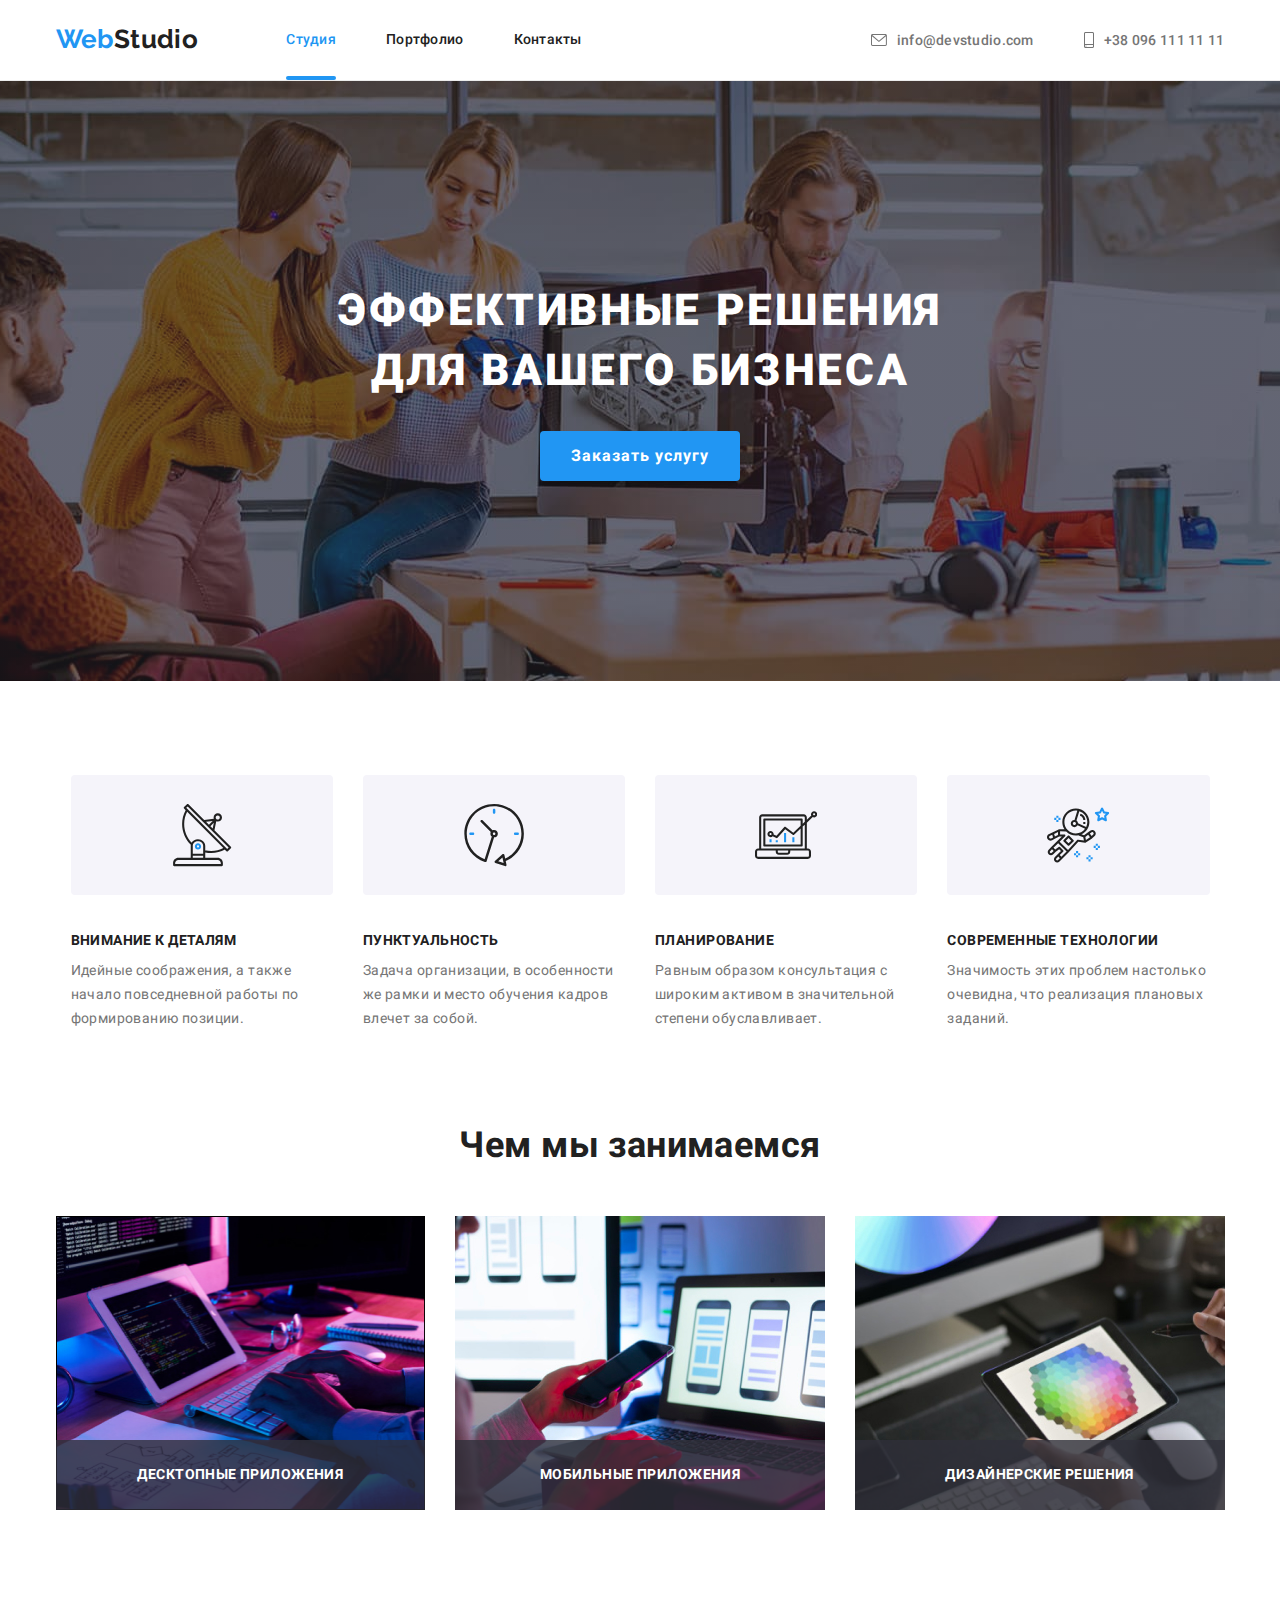
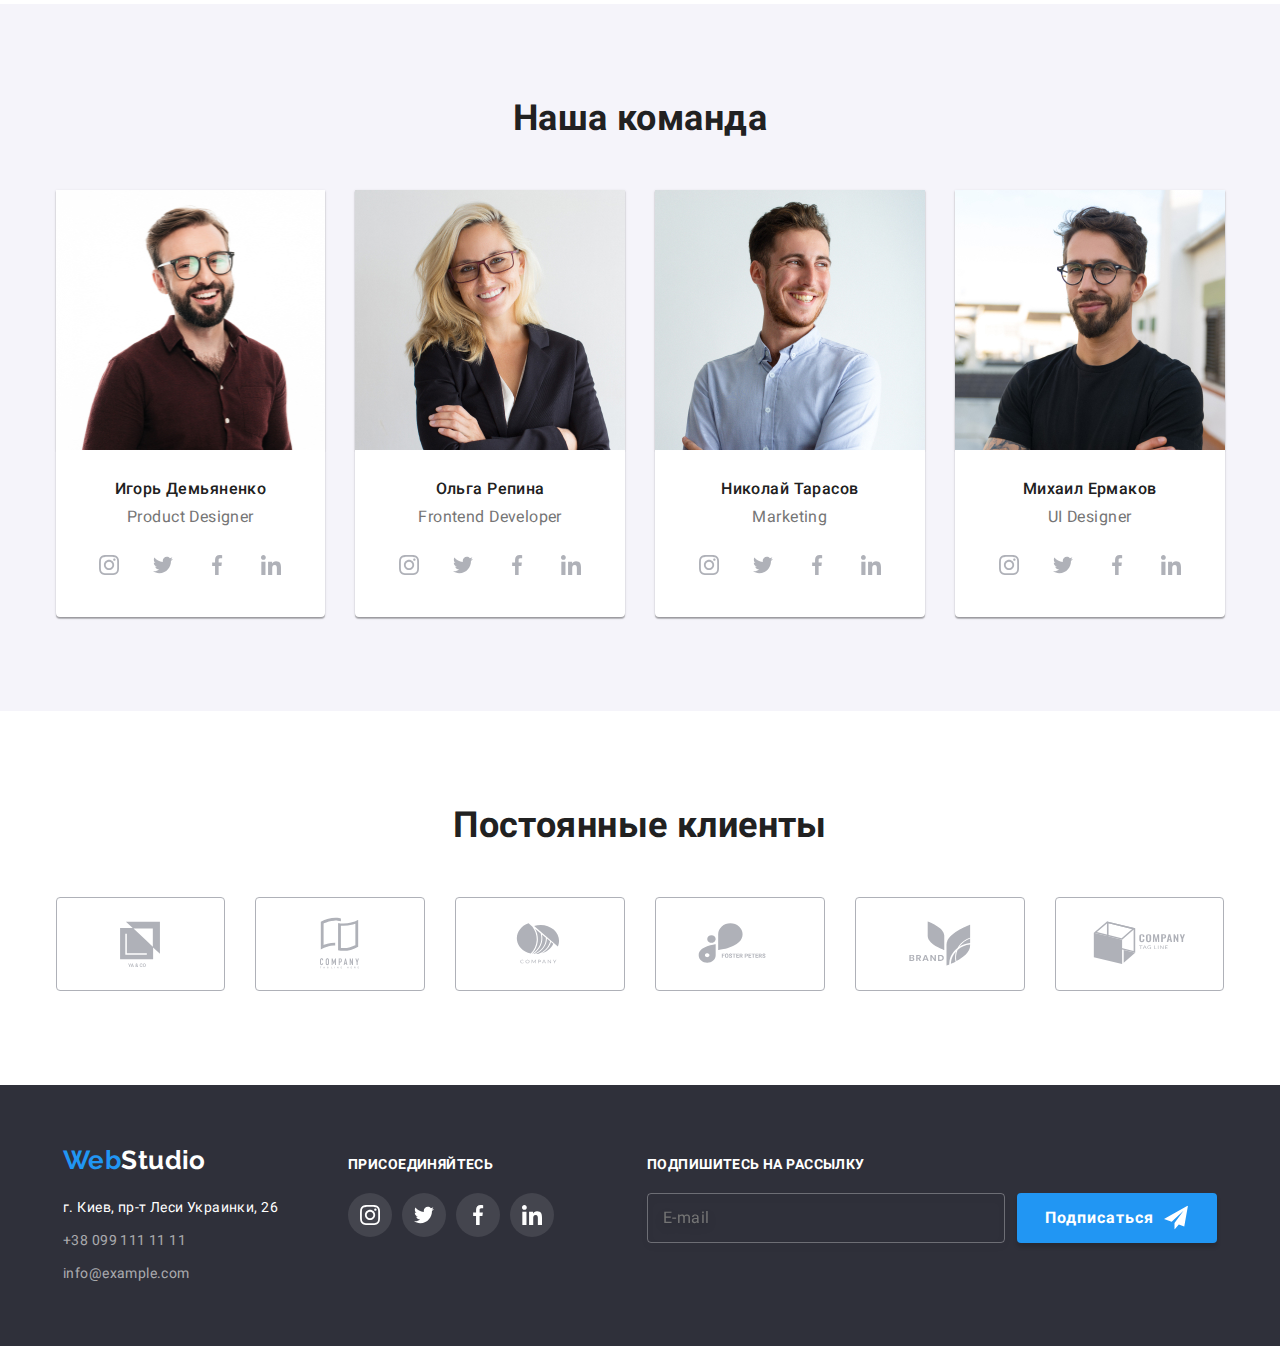
==== commit 46b97aa4: "Summary" ====
--- a/index.html
+++ b/index.html
@@ -645,7 +645,9 @@
             Соглашаюсь с рассылкой и принимаю&nbsp;
             <a href="" class="modal__link">Условия договора</a>
           </label>
-          <button type="submit" class="btn">Отправить</button>
+          <button type="submit" class="contacts-btn btn-second">
+            Отправить
+          </button>
         </form>
       </div>
     </div>
--- a/css/main.min.css
+++ b/css/main.min.css
@@ -1 +1 @@
-﻿/*! modern-normalize v1.1.0 | MIT License | https://github.com/sindresorhus/modern-normalize */*,::before,::after{box-sizing:border-box}html{line-height:1.15;-webkit-text-size-adjust:100%;-moz-tab-size:4;tab-size:4}body{margin:0;font-family:system-ui,-apple-system,"Segoe UI",Roboto,Helvetica,Arial,sans-serif,"Apple Color Emoji","Segoe UI Emoji"}hr{height:0;color:inherit}abbr[title]{text-decoration:underline dotted}b,strong{font-weight:bolder}code,kbd,samp,pre{font-family:ui-monospace,SFMono-Regular,Consolas,"Liberation Mono",Menlo,monospace;font-size:1em}small{font-size:80%}sub,sup{font-size:75%;line-height:0;position:relative;vertical-align:baseline}sub{bottom:-0.25em}sup{top:-0.5em}table{text-indent:0;border-color:inherit}button,input,optgroup,select,textarea{font-family:inherit;font-size:100%;line-height:1.15;margin:0}button,select{text-transform:none}button,[type=button],[type=reset],[type=submit]{-webkit-appearance:button}::-moz-focus-inner{border-style:none;padding:0}:-moz-focusring{outline:1px dotted ButtonText}:-moz-ui-invalid{box-shadow:none}legend{padding:0}progress{vertical-align:baseline}::-webkit-inner-spin-button,::-webkit-outer-spin-button{height:auto}[type=search]{-webkit-appearance:textfield;outline-offset:-2px}::-webkit-search-decoration{-webkit-appearance:none}::-webkit-file-upload-button{-webkit-appearance:button;font:inherit}summary{display:list-item}body{background-color:#fff;color:var(--primary-text-color);font-family:"Roboto",sans-serif;letter-spacing:.03em;font-style:normal;font-weight:400;font-size:14px;line-height:1.71}a,button{cursor:pointer}p,h1,h2,h3,h4,h5,h6{margin:0}ul{margin:0;padding-left:0;list-style:none}img{display:block;max-width:100%;height:auto;width:100%}a{color:currentColor;text-decoration:none}@font-face{font-family:"Raleway";src:url("../fonts/Raleway-Bold.eot");src:local("☺"),url("../fonts/Raleway-Bold.woff") format("woff"),url("../fonts/Raleway-Bold.ttf") format("truetype"),url("../fonts/Raleway-Bold.svg") format("svg");font-weight:700;font-style:normal}@font-face{font-family:"Roboto";src:url("../fonts/Roboto-Regular.eot");src:local("☺"),url("../fonts/Roboto-Regular.woff") format("woff"),url("../fonts/Roboto-Regular.ttf") format("truetype"),url("../fonts/Roboto-Regular.svg") format("svg");font-weight:400;font-style:normal}@font-face{font-family:"Roboto";src:url("../fonts/Roboto-Medium.eot");src:local("☺"),url("../fonts/Roboto-Medium.woff") format("woff"),url("../fonts/Roboto-Medium.ttf") format("truetype"),url("../fonts/Roboto-Medium.svg") format("svg");font-weight:500;font-style:normal}@font-face{font-family:"Roboto";src:url("../fonts/Roboto-Bold.eot");src:local("☺"),url("../fonts/Roboto-Bold.woff") format("woff"),url("../fonts/Roboto-Bold.ttf") format("truetype"),url("../fonts/Roboto-Bold.svg") format("svg");font-weight:700;font-style:normal}@font-face{font-family:"Roboto";src:url("../fonts/Roboto-Black.eot");src:local("☺"),url("../fonts/Roboto-Black.woff") format("woff"),url("../fonts/Roboto-Black.ttf") format("truetype"),url("../fonts/Roboto-Black.svg") format("svg");font-weight:900;font-style:normal}.visually-hidden{border:0;clip:rect(0 0 0 0);height:auto;margin:0;overflow:hidden;padding:0;position:absolute;width:1px;white-space:nowrap}.is-hidden{opacity:0;visibility:hidden;pointer-events:none}:root{--primary-text-color: #757575;--secondary-text-color: #ffffff;--title-text-color: #212121;--accent-color: #2196f3}.btn{background-color:var(--accent-color);font-family:"Roboto";font-style:normal;font-weight:700;font-size:16px;line-height:1.88;display:block;align-items:center;text-align:center;letter-spacing:.06em;color:#fff;min-width:200px;height:50px;padding:10px auto;margin:0 auto;box-shadow:0px 4px 4px rgba(0,0,0,.15);border:rgba(0,0,0,0);border-radius:4px}.subscribe__btn-footer{padding:10px 28px;display:flex}.btn-list__btn{font-family:"Roboto";font-weight:500;font-size:16px;line-height:1.6;text-align:center;letter-spacing:.03em;border-radius:4px;border-style:none;background:#f5f4fa;display:block;border-radius:4px;padding:6px 22px;transition:background-color 250ms cubic-bezier(0.4, 0, 0.2, 1),color 250ms cubic-bezier(0.4, 0, 0.2, 1)}.btn-list__btn:hover,.btn-list__btn:focus{background-color:var(--accent-color);color:var(--secondary-text-color);box-shadow:0px 3px 1px rgba(0,0,0,.1),0px 1px 2px rgba(0,0,0,.08),0px 2px 2px rgba(0,0,0,.12);border-radius:4px}.modal__close-btn{position:absolute;top:8px;right:8px;display:flex;align-items:center;justify-content:center;width:30px;height:30px;background:#fff;border:1px solid rgba(0,0,0,.1);border-radius:50%;transition:fill 250ms cubic-bezier(0.4, 0, 0.2, 1)}.modal__close-btn:hover{fill:var(--accent-color)}.container{width:100%;margin:0 auto;padding-left:15px;padding-right:15px}@media screen and (min-width: 480px){.container{max-width:479px}}@media screen and (min-width: 768px){.container{max-width:767px}}@media screen and (min-width: 1200px){.container{max-width:1199px}}.bacdrop{position:fixed;z-index:1;top:0;left:0;width:100%;height:100%;background-color:rgba(0,0,0,.2);transition:opacity 250ms linear,visibility 250ms linear}.modal{position:absolute;top:50%;left:50%;transform:translate(-50%, -50%) scale(1);width:calc(100% - 30px);max-width:450px;max-height:609px;padding:20px;background:#fff;box-shadow:0px 1px 3px rgba(0,0,0,.12),0px 1px 1px rgba(0,0,0,.14),0px 2px 1px rgba(0,0,0,.2);border-radius:4px;transition:transform 250ms linear}.bacdrop.is-hidden .modal{transform:translate(-50%, -50%) scale(0)}@media screen and (min-width: 480px){.modal{padding:40px}}@media screen and (min-width: 1200px){.modal{max-width:528px;max-height:581px}}.modal__titel{font-weight:700;font-size:20px;line-height:1.5;text-align:center;letter-spacing:.03em;margin-bottom:12px;color:#212121}@media screen and (min-width: 1200px){.modal__titel{line-height:1.15}}.input__connection{position:relative;display:block}.modal__label{display:block;font-weight:400;font-size:12px;line-height:1.16;letter-spacing:.01em;color:#757575}.modal__label :hover .modal__icon,.modal__label :focus .modal__icon{fill:var(--accent-color)}.modal__label :hover .modal__input,.modal__label :focus .modal__input{outline:1px solid var(--accent-color);border:1px solid var(--accent-color);border-radius:4px}.modal__input{display:block;background-color:rgba(0,0,0,0);width:100%;height:40px;border:1px solid rgba(33,33,33,.2);border-radius:4px;margin-bottom:10px;margin-top:4px;padding:12px 12px 12px 35px;color:#212121;transition:border 250ms cubic-bezier(0.4, 0, 0.2, 1);transition:border-radius 250ms cubic-bezier(0.4, 0, 0.2, 1)}.modal__input:hover,.modal__input:focus{outline:1px solid var(--accent-color);border:1px solid var(--accent-color);border-radius:4px}.modal__input:hover+.modal__icon,.modal__input:focus+.modal__icon{fill:var(--accent-color)}.modal__icon{position:absolute;display:block;top:50%;left:15px;transform:translateY(-50%)}.modal__text-area{width:100%;height:120px;resize:none;border:1px solid rgba(33,33,33,.2);border-radius:4px;padding:12px 16px;margin-top:4px;transition:border 250ms cubic-bezier(0.4, 0, 0.2, 1);transition:border-radius 250ms cubic-bezier(0.4, 0, 0.2, 1)}.modal__text-area:hover,.modal__text-area:focus{outline:1px solid var(--accent-color);border:1px solid var(--accent-color);border-radius:4px}.modal__text-area::placeholder{font-weight:400;font-size:14px;line-height:1.14;letter-spacing:.01em;color:rgba(117,117,117,.5)}@media screen and (min-width: 1200px){.modal__text-area::placeholder{font-size:12px;line-height:1.16}}.modal__check-text{display:flex;align-items:center;justify-content:center;font-weight:400;font-size:7.9px;line-height:1.16;letter-spacing:.03em;color:#757575;margin-top:20px;margin-bottom:31px}.modal__check:checked+.modal__check-text .modal__wrap{background-color:var(--accent-color);border:2px solid var(--accent-color)}.modal__check:checked+.modal__check-text .modal__check-svg{fill:#fff}@media screen and (min-width: 380px){.modal__check-text{font-size:10px;line-height:1.16}}@media screen and (min-width: 480px){.modal__check-text{font-size:12px;line-height:1.16}}@media screen and (min-width: 1200px){.modal__check-text{font-size:14px;line-height:1.71;margin-bottom:30px}}.modal__wrap{width:16px;height:15px;border:2px solid #212121;border-radius:4px;display:flex;align-items:center;justify-content:center;margin-right:8px;transition:background-color 250ms cubic-bezier(0.4, 0, 0.2, 1);transition:border 250ms cubic-bezier(0.4, 0, 0.2, 1)}.modal__link{color:var(--accent-color)}.modal__check-svg{fill:rgba(0,0,0,0);transition:fill 250ms cubic-bezier(0.4, 0, 0.2, 1)}.no-scroll{overflow:hidden}.title{font-weight:700;font-size:36px;line-height:1.16;text-align:center;color:var(--title-text-color);margin-bottom:30px}@media screen and (min-width: 1200px){.title{margin-bottom:50px}}.header{width:100%;background-color:#fff;padding-top:16px;padding-bottom:16px;border-bottom:1px solid #ececec}@media screen and (min-width: 768px){.header{padding-top:21px;padding-bottom:21px}}@media screen and (min-width: 1200px){.header{padding-top:24px;padding-bottom:25px}}.nav{display:flex;align-items:center}.auth{display:none;margin-left:auto}@media screen and (min-width: 768px){.auth{display:flex;flex-direction:column}}@media screen and (min-width: 1200px){.auth{flex-direction:row}}.menu{display:none;margin-left:88px}@media screen and (min-width: 768px){.menu{display:flex}}.menu__item{position:relative}.menu__item:not(:last-child){margin-right:50px}.menu__link{font-weight:500;font-size:14px;line-height:1.14;font-style:normal;letter-spacing:.02em;color:var(--title-text-color);transition:color 250ms cubic-bezier(0.4, 0, 0.2, 1)}.menu__link:hover,.menu__link:focus{color:var(--accent-color)}.menu__link.current{color:var(--accent-color)}.menu__link.current::before{content:"";position:absolute;bottom:-28px;display:block;width:100%;height:4px;border-radius:4px;background-color:var(--accent-color)}.auth__tel{width:10px;height:14px;margin-right:8px;fill:currentColor;transition:fill 250ms cubic-bezier(0.4, 0, 0.2, 1)}@media screen and (min-width: 1200px){.auth__tel{height:16px;margin-right:10px}}.auth__mail{width:14px;height:10px;margin-right:8px;fill:currentColor;transition:fill 250ms cubic-bezier(0.4, 0, 0.2, 1)}@media screen and (min-width: 1200px){.auth__mail{width:16px;height:12px;margin-right:10px}}.auth__link{display:flex;align-items:center;font-weight:500;font-size:12px;line-height:1.1666666667;font-style:normal;letter-spacing:.02em;color:var(--primary-text-color);transition:color 250ms cubic-bezier(0.4, 0, 0.2, 1)}.auth__link:hover,.auth__link:focus{color:var(--accent-color)}@media screen and (min-width: 1200px){.auth__link:not(:first-child){margin-left:50px}}@media screen and (min-width: 768px){.auth__link:not(:last-child){margin-bottom:10px}}@media screen and (min-width: 768px)and (min-width: 1200px){.auth__link:not(:last-child){margin-bottom:0px}}@media screen and (min-width: 1200px){.auth__link{font-size:14px;line-height:1.1428571429;justify-content:center}}.mob-menu{position:fixed;top:0;left:0;width:100vw;height:100vh;padding:20px 20px;overflow:auto;z-index:22;background-color:#fff}.mob-menu .container{display:flex;flex-direction:column;justify-content:space-between;height:100%}@media screen and (min-width: 420px){.mob-menu{padding:48px 40px}}@media screen and (min-width: 768px){.mob-menu{display:none}}.mob-menu__item:not(:last-child){margin-bottom:32px}.menu-mobile-btn{display:block;margin-left:auto;padding:10px;border-color:rgba(0,0,0,0);background-color:rgba(0,0,0,0)}@media screen and (min-width: 768px){.menu-mobile-btn{display:none}}.menu-mobile-close{position:absolute;top:11px;right:11px}.menu-mobile__svg{display:block}.menu-mobile__svg:hover,.menu-mobile__svg:focus{fill:var(--accent-color)}.mob-menu__link{font-weight:500;font-size:40px;line-height:1.175;letter-spacing:.02em;color:#212121}.mob-menu__link:hover,.mob-menu__link:focus{color:var(--accent-color)}.mob-menu__link.current{color:var(--accent-color)}.mob-auth{display:flex;flex-direction:column}.mob-auth__link-tel{font-weight:500;font-size:24px;line-height:1.1764705882;letter-spacing:.02em;color:#757575;margin-bottom:32px}.mob-auth__link-tel:hover,.mob-auth__link-tel:focus{color:var(--accent-color)}@media screen and (min-width: 420px){.mob-auth__link-tel{font-size:34px}}.mob-auth__link-email{font-weight:500;font-size:24px;line-height:1.1666666667;letter-spacing:.02em;color:#757575;margin-bottom:64px}.mob-auth__link-email:hover,.mob-auth__link-email:focus{color:var(--accent-color)}.mob-auth__soc-list{display:flex}.mob-auth__soc-item:not(:first-child){padding-left:10px}.mob-auth__soc-item:not(:last-child){border-right:1px solid rgba(33,33,33,.2);padding-right:10px}.mob-auth__soc-link{font-weight:500;font-size:12px;line-height:1.22;letter-spacing:.02em;color:var(--accent-color)}@media screen and (min-width: 420px){.mob-auth__soc-link{font-size:18px}}.logo{font-family:"Raleway";font-style:normal;font-weight:700;font-size:24px;line-height:1.16;color:var(--accent-color);transition:color 250ms cubic-bezier(0.4, 0, 0.2, 1)}@media screen and (min-width: 1200px){.logo{font-size:26px;line-height:1.2}}.nav__logo:focus,.nav__logo:hover{color:var(--title-text-color)}.nav__logo::after{content:"Studio";color:var(--title-text-color);transition:color 250ms cubic-bezier(0.4, 0, 0.2, 1)}.nav__logo:focus::after,.nav__logo:hover::after{color:var(--accent-color)}.footer-box__logo:focus,.footer-box__logo:hover{color:var(--secondary-text-color)}.footer-box__logo::after{content:"Studio";color:var(--secondary-text-color);transition:color 250ms cubic-bezier(0.4, 0, 0.2, 1)}.footer-box__logo:focus::after,.footer-box__logo:hover::after{color:var(--accent-color)}.hero{padding-top:118px;padding-bottom:118px;background-color:#2f303a;text-align:center;background-image:linear-gradient(rgba(47, 48, 58, 0.4), rgba(47, 48, 58, 0.4)),url(../images/hero_mobile.jpg);background-repeat:no-repeat;background-position:center;background-size:cover}@media(min-device-pixel-ratio: 2),(min-resolution: 192dpi),(min-resolution: 2dppx){.hero{background-image:linear-gradient(rgba(47, 48, 58, 0.4), rgba(47, 48, 58, 0.4)),url(../images/hero_mobile_2x.jpg)}}@media screen and (min-width: 768px){.hero{background-image:linear-gradient(rgba(47, 48, 58, 0.4), rgba(47, 48, 58, 0.4)),url(../images/hero_tablet.jpg)}}@media screen and (min-width: 768px)and (min-device-pixel-ratio: 2),screen and (min-width: 768px)and (min-resolution: 192dpi),screen and (min-width: 768px)and (min-resolution: 2dppx){.hero{background-image:linear-gradient(rgba(47, 48, 58, 0.4), rgba(47, 48, 58, 0.4)),url(../images/hero_tablet_2x.jpg)}}@media screen and (min-width: 1200px){.hero{padding-top:200px;padding-bottom:200px;background-image:linear-gradient(rgba(47, 48, 58, 0.4), rgba(47, 48, 58, 0.4)),url(../images/hero_desktop.jpg);max-width:1600px}}@media screen and (min-width: 1200px)and (min-device-pixel-ratio: 2),screen and (min-width: 1200px)and (min-resolution: 192dpi),screen and (min-width: 1200px)and (min-resolution: 2dppx){.hero{background-image:linear-gradient(rgba(47, 48, 58, 0.4), rgba(47, 48, 58, 0.4)),url(../images/hero_desktop_2x.jpg)}}.hero-content{display:flex;flex-direction:column;align-items:center}.hero-content__title{font-weight:900;font-size:18px;line-height:1.61;letter-spacing:.06em;text-transform:uppercase;text-align:center;color:var(--secondary-text-color);max-width:280px;margin-bottom:30px}@media screen and (min-width: 480px){.hero-content__title{max-width:360px;font-size:26px}}@media screen and (min-width: 1200px){.hero-content__title{max-width:696px;font-size:44px;line-height:1.36}}.speciality{padding-top:60px;padding-bottom:60px}@media screen and (min-width: 1200px){.speciality{padding-top:94px;padding-bottom:94px}}.speciality-list__description{font-weight:700;font-size:14px;line-height:1.14;text-transform:uppercase;text-align:center;color:var(--title-text-color);margin-bottom:10px}@media screen and (min-width: 768px){.speciality-list__description{text-align:start}}.speciality-list__text{font-weight:400;font-size:14px;line-height:1.71}@media screen and (min-width: 768px){.speciality-list{display:flex;flex-wrap:wrap;gap:30px}}@media screen and (min-width: 1200px){.speciality-list{display:flex;justify-content:center}}.speciality-list__items:not(:last-child){margin-bottom:30px}@media screen and (min-width: 768px){.speciality-list__items{width:calc((100% - 30px)/2)}.speciality-list__items:not(:last-child){margin-bottom:0px}}@media screen and (min-width: 1200px){.speciality-list__items{width:calc((100% - 120px)/4)}.speciality-list__items:not(:last-child){margin-bottom:0px}}.speciality-list__image{padding:25px 100px;margin-bottom:30px;background-color:#f5f4fa;border-radius:4px;width:100%}.about{padding-bottom:94px}@media screen and (max-width: 1199px){.about{display:none}}.about-list{display:flex}.about-list__item{margin-right:30px;position:relative}.about-list__description{position:absolute;bottom:0;display:block;width:100%;padding:27px;background-color:rgba(47,48,58,.8);font-weight:700;font-size:14px;line-height:1.14;text-align:center;letter-spacing:.03em;text-transform:uppercase;color:#fff}.our-team{background-color:#f5f4fa;padding-top:60px;padding-bottom:60px}@media screen and (min-width: 1200px){.our-team{padding-top:94px;padding-bottom:94px}}.team-list{gap:30px}@media screen and (min-width: 768px){.team-list{display:flex;flex-wrap:wrap}}.team-list__item{text-align:center;border-radius:0px 0px 4px 4px}@media screen and (max-width: 767px){.team-list__item:not(:last-child){margin-bottom:30px}}@media screen and (min-width: 768px){.team-list__item{width:calc((100% - 30px)/2)}}@media screen and (min-width: 1200px){.team-list__item{width:calc((100% - 90px)/4)}}.team-list__item img{box-shadow:0px 1px 3px rgba(0,0,0,.12),0px 1px 1px rgba(0,0,0,.14),0px 2px 1px rgba(0,0,0,.2)}.team-list__text{padding-top:30px;padding-bottom:30px;background:var(--secondary-text-color);border-radius:0px 0px 4px 4px;box-shadow:0px 1px 3px rgba(0,0,0,.12),0px 1px 1px rgba(0,0,0,.14),0px 2px 1px rgba(0,0,0,.2)}.team-list__team{font-weight:500;font-size:16px;line-height:1.18;text-align:center;color:var(--title-text-color);margin-bottom:10px}.team-list__position{font-weight:400;font-size:16px;line-height:1.18;text-align:center;margin-bottom:16px}.soc-list{display:flex;align-items:center;justify-content:center;margin-left:-10px}.soc-list__item{width:44px;height:44px;margin-left:10px}.soc-list__svg{display:flex;align-items:center;justify-content:center}.soc-list__svg{fill:currentColor}.soc-list__link{display:flex;align-items:center;justify-content:center;width:100%;height:100%;border-radius:50%;color:#afb1b8;transition:color 250ms cubic-bezier(0.4, 0, 0.2, 1),background-color 250ms cubic-bezier(0.4, 0, 0.2, 1)}.soc-list__link:hover,.soc-list__link:focus{color:var(--secondary-text-color);background-color:var(--accent-color)}.btn-list{margin-bottom:25px;display:flex;flex-wrap:wrap}@media screen and (min-width: 768px){.btn-list{margin-bottom:30px;justify-content:center}}@media screen and (min-width: 1200px){.btn-list{margin-bottom:50px}}.btn-list__item{margin-bottom:15px}.btn-list__item:not(:last-child){margin-right:8px}@media screen and (min-width: 768px){.btn-list__item{margin-bottom:0}}.filter-list__item{display:flex;background:#fff}@media screen and (min-width: 768px){.filter-list__item{width:calc((100% - 30px)/2)}}@media screen and (min-width: 1200px){.filter-list__item{width:calc((100% - 60px)/3)}}.filter-list__name{font-weight:700;font-size:18px;line-height:2;letter-spacing:.06em;color:var(--title-text-color)}.filter-list__filter{font-weight:400;font-size:16px;line-height:1.88}.filter-list__project{border:1px solid #eee;padding:20px 24px;flex-basis:322px}@media screen and (min-width: 768px)and (max-width: 1199px){.filter-list__project{min-height:146px}}.filter-list{display:flex;flex-wrap:wrap;gap:30px}@media screen and (min-width: 480px){.portfolio{padding-top:60px;padding-bottom:60px}}@media screen and (min-width: 1200px){.portfolio{padding-top:94px;padding-bottom:94px}}.filter-list__link{display:block}.filter-list__link:focus,.filter-list__link:hover{box-shadow:0px 1px 1px rgba(0,0,0,.12),0px 4px 4px rgba(0,0,0,.06),1px 4px 6px rgba(0,0,0,.16)}.filter-list__thumb{position:relative;overflow:hidden}.filter-list__thumb::before{content:"";position:absolute;display:block;height:100%;width:100%;top:0;left:0;background:rgba(33,150,243,.9);transition:transform 250ms cubic-bezier(0.4, 0, 0.2, 1);transform:translateY(100%);opacity:0}.filter-list__link:hover .filter-list__thumb::before,.filter-list__link:focus .filter-list__thumb::before{opacity:1;transform:translateY(0)}.filter-list__description{position:absolute;top:0;left:0;padding:63px 24px;font-weight:400;font-size:18px;line-height:1.55;letter-spacing:.03em;color:var(--secondary-text-color);opacity:0;transition:transform 250ms cubic-bezier(0.4, 0, 0.2, 1);transform:translateY(100%)}.filter-list__link:focus .filter-list__description,.filter-list__link:hover .filter-list__description{opacity:1;transform:translateY(0)}.regular-client{padding-top:60px;padding-bottom:60px}@media screen and (min-width: 1200px){.regular-client{padding-top:94px;padding-bottom:94px}}.client-list{display:flex;flex-wrap:wrap;gap:30px}.client-list__item{width:calc((100% - 30px)/2)}@media screen and (min-width: 768px){.client-list__item{width:calc((100% - 60px)/3)}}@media screen and (min-width: 1200px){.client-list__item{width:calc((100% - 150px)/6);flex-wrap:nowrap}}.client-list__link{display:flex;align-items:center;justify-content:center;width:100%;height:100%;color:#afb1b8;border:1px solid #afb1b8;border-radius:4px;fill:currentColor;transition:color 250ms cubic-bezier(0.4, 0, 0.2, 1),border 250ms cubic-bezier(0.4, 0, 0.2, 1)}.client-list__link:hover,.client-list__link:focus{color:var(--accent-color);border:1px solid var(--accent-color)}.client-list__svg{padding:16px 32px}.footer{background-color:#2f303a}.footer-box{display:flex;align-items:center;justify-content:center;flex-direction:column;margin-bottom:60px}@media screen and (min-width: 768px){.footer-box{margin-right:165px}}@media screen and (min-width: 1200px){.footer-box{margin-bottom:0px;margin-right:0;align-items:start}}.footer-box__address{display:flex;flex-direction:column;align-items:center;justify-content:center;font-style:normal;font-weight:400;font-size:14px;line-height:1.71;max-width:231px;margin-top:20px}.footer-box__address .footer-box__link:not(:last-child){margin-bottom:8px}@media screen and (min-width: 1200px){.footer-box__address .footer-box__link:not(:last-child){margin-bottom:9px}}@media screen and (min-width: 1200px){.footer-box__address{align-items:flex-start}}.footer-box__link{color:rgba(255,255,255,.6);transition:color 250ms cubic-bezier(0.4, 0, 0.2, 1)}.footer-box__link:hover,.footer-box__link:focus{color:var(--accent-color)}.footer-box__map{color:var(--secondary-text-color);margin-bottom:8px}@media screen and (min-width: 1200px){.footer-box__map{margin-bottom:9px}}.footer-container{padding:60px 0px}@media screen and (min-width: 1200px){.footer-container{display:flex;justify-content:center}}.join-box__list{display:flex;justify-content:center;align-items:center}.join-box{margin-bottom:60px}@media screen and (min-width: 1200px){.join-box{align-items:center;justify-content:center;margin-left:70px;margin-top:12px;margin-bottom:0px}}.join-box__item{cursor:pointer;width:44px;height:44px;margin-left:10px}.join-box__item:first-child{margin-left:0}.join-box__link{display:flex;align-items:center;justify-content:center;width:100%;height:100%;border-radius:50%;background-color:rgba(255,255,255,.1);transition:background-color 250ms cubic-bezier(0.4, 0, 0.2, 1)}.join-box__link:hover,.join-box__link:focus{background-color:var(--accent-color)}.join-box__soc-svg{display:flex;fill:var(--secondary-text-color)}.join-box__titel{font-weight:700;font-size:14px;line-height:1.14;letter-spacing:.03em;text-align:center;text-transform:uppercase;color:var(--secondary-text-color);margin-bottom:20px}@media screen and (min-width: 1200px){.join-box__titel{text-align:start}}@media screen and (min-width: 768px){.footer-wrap{display:flex;justify-content:center}}.subscribe__label{font-weight:700;font-size:14px;line-height:1.14;letter-spacing:.03em;text-transform:uppercase;text-align:center;color:var(--secondary-text-color);margin-bottom:20px}@media screen and (min-width: 1200px){.subscribe__label{text-align:start}}.subscribe__email{font-weight:400;font-size:16px;line-height:1.25;letter-spacing:.03em;color:rgba(255,255,255,.6);padding:16px 15px;margin-bottom:20px;width:290px;height:50px;border:1px solid rgba(255,255,255,.3);filter:drop-shadow(0px 4px 4px rgba(0, 0, 0, 0.15));border-radius:4px;background-color:rgba(0,0,0,0)}@media screen and (min-width: 480px){.subscribe__email{width:450px}}@media screen and (min-width: 1200px){.subscribe__email{width:358px}}.subscribe{display:flex;flex-direction:column}@media screen and (min-width: 1200px){.subscribe{margin-top:12px;margin-left:93px}}.footer-form{display:flex;flex-direction:column;align-items:center}@media screen and (min-width: 1200px){.footer-form{flex-direction:row;align-items:flex-start}}.submit-svg{position:absolute;top:50%;right:28px;transform:translateY(-50%);width:25px;height:25px}.subscribe__btn{position:relative;width:200px;height:50px}@media screen and (min-width: 1200px){.subscribe__btn{margin-top:48px;margin-left:12px}}/*# sourceMappingURL=main.min.css.map */+﻿/*! modern-normalize v1.1.0 | MIT License | https://github.com/sindresorhus/modern-normalize */*,::before,::after{box-sizing:border-box}html{line-height:1.15;-webkit-text-size-adjust:100%;-moz-tab-size:4;tab-size:4}body{margin:0;font-family:system-ui,-apple-system,"Segoe UI",Roboto,Helvetica,Arial,sans-serif,"Apple Color Emoji","Segoe UI Emoji"}hr{height:0;color:inherit}abbr[title]{text-decoration:underline dotted}b,strong{font-weight:bolder}code,kbd,samp,pre{font-family:ui-monospace,SFMono-Regular,Consolas,"Liberation Mono",Menlo,monospace;font-size:1em}small{font-size:80%}sub,sup{font-size:75%;line-height:0;position:relative;vertical-align:baseline}sub{bottom:-0.25em}sup{top:-0.5em}table{text-indent:0;border-color:inherit}button,input,optgroup,select,textarea{font-family:inherit;font-size:100%;line-height:1.15;margin:0}button,select{text-transform:none}button,[type=button],[type=reset],[type=submit]{-webkit-appearance:button}::-moz-focus-inner{border-style:none;padding:0}:-moz-focusring{outline:1px dotted ButtonText}:-moz-ui-invalid{box-shadow:none}legend{padding:0}progress{vertical-align:baseline}::-webkit-inner-spin-button,::-webkit-outer-spin-button{height:auto}[type=search]{-webkit-appearance:textfield;outline-offset:-2px}::-webkit-search-decoration{-webkit-appearance:none}::-webkit-file-upload-button{-webkit-appearance:button;font:inherit}summary{display:list-item}body{background-color:#fff;color:var(--primary-text-color);font-family:"Roboto",sans-serif;letter-spacing:.03em;font-style:normal;font-weight:400;font-size:14px;line-height:1.71}a,button{cursor:pointer}p,h1,h2,h3,h4,h5,h6{margin:0}ul{margin:0;padding-left:0;list-style:none}img{display:block;max-width:100%;height:auto;width:100%}a{color:currentColor;text-decoration:none}@font-face{font-family:"Raleway";src:url("../fonts/Raleway-Bold.eot");src:local("☺"),url("../fonts/Raleway-Bold.woff") format("woff"),url("../fonts/Raleway-Bold.ttf") format("truetype"),url("../fonts/Raleway-Bold.svg") format("svg");font-weight:700;font-style:normal}@font-face{font-family:"Roboto";src:url("../fonts/Roboto-Regular.eot");src:local("☺"),url("../fonts/Roboto-Regular.woff") format("woff"),url("../fonts/Roboto-Regular.ttf") format("truetype"),url("../fonts/Roboto-Regular.svg") format("svg");font-weight:400;font-style:normal}@font-face{font-family:"Roboto";src:url("../fonts/Roboto-Medium.eot");src:local("☺"),url("../fonts/Roboto-Medium.woff") format("woff"),url("../fonts/Roboto-Medium.ttf") format("truetype"),url("../fonts/Roboto-Medium.svg") format("svg");font-weight:500;font-style:normal}@font-face{font-family:"Roboto";src:url("../fonts/Roboto-Bold.eot");src:local("☺"),url("../fonts/Roboto-Bold.woff") format("woff"),url("../fonts/Roboto-Bold.ttf") format("truetype"),url("../fonts/Roboto-Bold.svg") format("svg");font-weight:700;font-style:normal}@font-face{font-family:"Roboto";src:url("../fonts/Roboto-Black.eot");src:local("☺"),url("../fonts/Roboto-Black.woff") format("woff"),url("../fonts/Roboto-Black.ttf") format("truetype"),url("../fonts/Roboto-Black.svg") format("svg");font-weight:900;font-style:normal}.visually-hidden{border:0;clip:rect(0 0 0 0);height:auto;margin:0;overflow:hidden;padding:0;position:absolute;width:1px;white-space:nowrap}.is-hidden{opacity:0;visibility:hidden;pointer-events:none}:root{--primary-text-color: #757575;--secondary-text-color: #ffffff;--title-text-color: #212121;--accent-color: #2196f3}.btn{background-color:var(--accent-color);font-family:"Roboto";font-style:normal;font-weight:700;font-size:16px;line-height:1.88;display:block;align-items:center;text-align:center;letter-spacing:.06em;color:#fff;min-width:200px;height:50px;padding:10px auto;margin:0 auto;box-shadow:0px 4px 4px rgba(0,0,0,.15);border:rgba(0,0,0,0);border-radius:4px}.subscribe__btn-footer{padding:10px 28px;display:flex}.btn-list__btn{font-family:"Roboto";font-weight:500;font-size:16px;line-height:1.6;text-align:center;letter-spacing:.03em;border-radius:4px;border-style:none;background:#f5f4fa;display:block;border-radius:4px;padding:6px 22px;transition:background-color 250ms cubic-bezier(0.4, 0, 0.2, 1),color 250ms cubic-bezier(0.4, 0, 0.2, 1)}.btn-list__btn:hover,.btn-list__btn:focus{background-color:var(--accent-color);color:var(--secondary-text-color);box-shadow:0px 3px 1px rgba(0,0,0,.1),0px 1px 2px rgba(0,0,0,.08),0px 2px 2px rgba(0,0,0,.12);border-radius:4px}.modal__close-btn{position:absolute;top:8px;right:8px;display:flex;align-items:center;justify-content:center;width:30px;height:30px;background:#fff;border:1px solid rgba(0,0,0,.1);border-radius:50%;transition:fill 250ms cubic-bezier(0.4, 0, 0.2, 1)}.modal__close-btn:hover{fill:var(--accent-color)}.container{width:100%;margin:0 auto;padding-left:15px;padding-right:15px}@media screen and (min-width: 480px){.container{max-width:479px}}@media screen and (min-width: 768px){.container{max-width:767px}}@media screen and (min-width: 1200px){.container{max-width:1199px}}.bacdrop{position:fixed;z-index:1;top:0;left:0;width:100%;height:100%;background-color:rgba(0,0,0,.2);transition:opacity 250ms linear,visibility 250ms linear}.modal{position:absolute;top:50%;left:50%;transform:translate(-50%, -50%) scale(1);width:calc(100% - 30px);max-width:450px;max-height:609px;padding:20px;background:#fff;box-shadow:0px 1px 3px rgba(0,0,0,.12),0px 1px 1px rgba(0,0,0,.14),0px 2px 1px rgba(0,0,0,.2);border-radius:4px;transition:transform 250ms linear}.bacdrop.is-hidden .modal{transform:translate(-50%, -50%) scale(0)}@media screen and (min-width: 480px){.modal{padding:40px}}@media screen and (min-width: 1200px){.modal{max-width:528px;max-height:581px}}.modal__titel{font-weight:700;font-size:20px;line-height:1.5;text-align:center;letter-spacing:.03em;margin-bottom:12px;color:#212121}@media screen and (min-width: 1200px){.modal__titel{line-height:1.15}}.input__connection{position:relative;display:block}.modal__label{display:block;font-weight:400;font-size:12px;line-height:1.16;letter-spacing:.01em;color:#757575}.modal__label :hover .modal__icon,.modal__label :focus .modal__icon{fill:var(--accent-color)}.modal__label :hover .modal__input,.modal__label :focus .modal__input{outline:1px solid var(--accent-color);border:1px solid var(--accent-color);border-radius:4px}.modal__input{display:block;background-color:rgba(0,0,0,0);width:100%;height:40px;border:1px solid rgba(33,33,33,.2);border-radius:4px;margin-bottom:10px;margin-top:4px;padding:12px 12px 12px 35px;color:#212121;transition:border 250ms cubic-bezier(0.4, 0, 0.2, 1);transition:border-radius 250ms cubic-bezier(0.4, 0, 0.2, 1)}.modal__input:hover,.modal__input:focus{outline:1px solid var(--accent-color);border:1px solid var(--accent-color);border-radius:4px}.modal__input:hover+.modal__icon,.modal__input:focus+.modal__icon{fill:var(--accent-color)}.modal__icon{position:absolute;display:block;top:50%;left:15px;transform:translateY(-50%)}.modal__text-area{width:100%;height:120px;resize:none;border:1px solid rgba(33,33,33,.2);border-radius:4px;padding:12px 16px;margin-top:4px;transition:border 250ms cubic-bezier(0.4, 0, 0.2, 1);transition:border-radius 250ms cubic-bezier(0.4, 0, 0.2, 1)}.modal__text-area:hover,.modal__text-area:focus{outline:1px solid var(--accent-color);border:1px solid var(--accent-color);border-radius:4px}.modal__text-area::placeholder{font-weight:400;font-size:14px;line-height:1.14;letter-spacing:.01em;color:rgba(117,117,117,.5)}@media screen and (min-width: 1200px){.modal__text-area::placeholder{font-size:12px;line-height:1.16}}.modal__check-text{display:flex;align-items:center;justify-content:center;font-weight:400;font-size:7.9px;line-height:1.16;letter-spacing:.03em;color:#757575;margin-top:20px;margin-bottom:31px}.modal__check:checked+.modal__check-text .modal__wrap{background-color:var(--accent-color);border:2px solid var(--accent-color)}.modal__check:checked+.modal__check-text .modal__check-svg{fill:#fff}@media screen and (min-width: 380px){.modal__check-text{font-size:10px;line-height:1.16}}@media screen and (min-width: 480px){.modal__check-text{font-size:12px;line-height:1.16}}@media screen and (min-width: 1200px){.modal__check-text{font-size:14px;line-height:1.71;margin-bottom:30px}}.modal__wrap{width:16px;height:15px;border:2px solid #212121;border-radius:4px;display:flex;align-items:center;justify-content:center;margin-right:8px;transition:background-color 250ms cubic-bezier(0.4, 0, 0.2, 1);transition:border 250ms cubic-bezier(0.4, 0, 0.2, 1)}.modal__link{text-decoration:underline;color:var(--accent-color)}.modal__check-svg{fill:rgba(0,0,0,0);transition:fill 250ms cubic-bezier(0.4, 0, 0.2, 1)}.no-scroll{overflow:hidden}.title{font-weight:700;font-size:28px;line-height:1.17;text-align:center;color:var(--title-text-color);margin-bottom:30px}@media screen and (min-width: 1200px){.title{font-size:36px;line-height:1.16;margin-bottom:50px}}.header{width:100%;background-color:#fff;padding-top:16px;padding-bottom:16px;border-bottom:1px solid #ececec}@media screen and (min-width: 768px){.header{padding-top:21px;padding-bottom:21px}}@media screen and (min-width: 1200px){.header{padding-top:24px;padding-bottom:25px}}.nav{display:flex;align-items:center}.auth{display:none;margin-left:auto}@media screen and (min-width: 768px){.auth{display:flex;flex-direction:column}}@media screen and (min-width: 1200px){.auth{flex-direction:row}}.menu{display:none;margin-left:88px}@media screen and (min-width: 768px){.menu{display:flex}}.menu__item{position:relative}.menu__item:not(:last-child){margin-right:50px}.menu__link{font-weight:500;font-size:14px;line-height:1.14;font-style:normal;letter-spacing:.02em;color:var(--title-text-color);transition:color 250ms cubic-bezier(0.4, 0, 0.2, 1)}.menu__link:hover,.menu__link:focus{color:var(--accent-color)}.menu__link.current{color:var(--accent-color)}.menu__link.current::before{content:"";position:absolute;bottom:-28px;display:block;width:100%;height:4px;border-radius:4px;background-color:var(--accent-color)}.auth__tel{width:10px;height:14px;margin-right:8px;fill:currentColor;transition:fill 250ms cubic-bezier(0.4, 0, 0.2, 1)}@media screen and (min-width: 1200px){.auth__tel{height:16px;margin-right:10px}}.auth__mail{width:14px;height:10px;margin-right:8px;fill:currentColor;transition:fill 250ms cubic-bezier(0.4, 0, 0.2, 1)}@media screen and (min-width: 1200px){.auth__mail{width:16px;height:12px;margin-right:10px}}.auth__link{display:flex;align-items:center;font-weight:500;font-size:12px;line-height:1.1666666667;font-style:normal;letter-spacing:.02em;color:var(--primary-text-color);transition:color 250ms cubic-bezier(0.4, 0, 0.2, 1)}.auth__link:hover,.auth__link:focus{color:var(--accent-color)}@media screen and (min-width: 1200px){.auth__link:not(:first-child){margin-left:50px}}@media screen and (min-width: 768px){.auth__link:not(:last-child){margin-bottom:10px}}@media screen and (min-width: 768px)and (min-width: 1200px){.auth__link:not(:last-child){margin-bottom:0px}}@media screen and (min-width: 1200px){.auth__link{font-size:14px;line-height:1.1428571429;justify-content:center}}.mob-menu{position:fixed;top:0;left:0;width:100vw;height:100vh;padding:20px 20px;overflow:auto;z-index:22;background-color:#fff}.mob-menu .container{display:flex;flex-direction:column;justify-content:space-between;height:100%}@media screen and (min-width: 420px){.mob-menu{padding:48px 40px}}@media screen and (min-width: 768px){.mob-menu{display:none}}.mob-menu__item:not(:last-child){margin-bottom:32px}.menu-mobile-btn{display:block;margin-left:auto;padding:10px;border-color:rgba(0,0,0,0);background-color:rgba(0,0,0,0)}@media screen and (min-width: 768px){.menu-mobile-btn{display:none}}.menu-mobile-close{position:absolute;top:11px;right:11px}.menu-mobile__svg{display:block}.menu-mobile__svg:hover,.menu-mobile__svg:focus{fill:var(--accent-color)}.mob-menu__link{font-weight:500;font-size:40px;line-height:1.175;letter-spacing:.02em;color:#212121}.mob-menu__link:hover,.mob-menu__link:focus{color:var(--accent-color)}.mob-menu__link.current{color:var(--accent-color)}.mob-auth{display:flex;flex-direction:column}.mob-auth__link-tel{font-weight:500;font-size:24px;line-height:1.1764705882;letter-spacing:.02em;color:#757575;margin-bottom:32px}.mob-auth__link-tel:hover,.mob-auth__link-tel:focus{color:var(--accent-color)}@media screen and (min-width: 420px){.mob-auth__link-tel{font-size:34px}}.mob-auth__link-email{font-weight:500;font-size:24px;line-height:1.1666666667;letter-spacing:.02em;color:#757575;margin-bottom:64px}.mob-auth__link-email:hover,.mob-auth__link-email:focus{color:var(--accent-color)}.mob-auth__soc-list{display:flex}.mob-auth__soc-item:not(:first-child){padding-left:10px}.mob-auth__soc-item:not(:last-child){border-right:1px solid rgba(33,33,33,.2);padding-right:10px}.mob-auth__soc-link{font-weight:500;font-size:12px;line-height:1.22;letter-spacing:.02em;color:var(--accent-color)}@media screen and (min-width: 420px){.mob-auth__soc-link{font-size:18px}}.logo{font-family:"Raleway";font-style:normal;font-weight:700;font-size:24px;line-height:1.16;color:var(--accent-color);transition:color 250ms cubic-bezier(0.4, 0, 0.2, 1)}@media screen and (min-width: 1200px){.logo{font-size:26px;line-height:1.2}}.nav__logo:focus,.nav__logo:hover{color:var(--title-text-color)}.nav__logo::after{content:"Studio";color:var(--title-text-color);transition:color 250ms cubic-bezier(0.4, 0, 0.2, 1)}.nav__logo:focus::after,.nav__logo:hover::after{color:var(--accent-color)}.footer-box__logo:focus,.footer-box__logo:hover{color:var(--secondary-text-color)}.footer-box__logo::after{content:"Studio";color:var(--secondary-text-color);transition:color 250ms cubic-bezier(0.4, 0, 0.2, 1)}.footer-box__logo:focus::after,.footer-box__logo:hover::after{color:var(--accent-color)}.hero{padding-top:118px;padding-bottom:118px;background-color:#2f303a;text-align:center;background-image:linear-gradient(rgba(47, 48, 58, 0.4), rgba(47, 48, 58, 0.4)),url(../images/hero_mobile.jpg);background-repeat:no-repeat;background-position:center;background-size:cover}@media(min-device-pixel-ratio: 2),(min-resolution: 192dpi),(min-resolution: 2dppx){.hero{background-image:linear-gradient(rgba(47, 48, 58, 0.4), rgba(47, 48, 58, 0.4)),url(../images/hero_mobile_2x.jpg)}}@media screen and (min-width: 768px){.hero{background-image:linear-gradient(rgba(47, 48, 58, 0.4), rgba(47, 48, 58, 0.4)),url(../images/hero_tablet.jpg)}}@media screen and (min-width: 768px)and (min-device-pixel-ratio: 2),screen and (min-width: 768px)and (min-resolution: 192dpi),screen and (min-width: 768px)and (min-resolution: 2dppx){.hero{background-image:linear-gradient(rgba(47, 48, 58, 0.4), rgba(47, 48, 58, 0.4)),url(../images/hero_tablet_2x.jpg)}}@media screen and (min-width: 1200px){.hero{padding-top:200px;padding-bottom:200px;background-image:linear-gradient(rgba(47, 48, 58, 0.4), rgba(47, 48, 58, 0.4)),url(../images/hero_desktop.jpg);max-width:1600px}}@media screen and (min-width: 1200px)and (min-device-pixel-ratio: 2),screen and (min-width: 1200px)and (min-resolution: 192dpi),screen and (min-width: 1200px)and (min-resolution: 2dppx){.hero{background-image:linear-gradient(rgba(47, 48, 58, 0.4), rgba(47, 48, 58, 0.4)),url(../images/hero_desktop_2x.jpg)}}.hero-content{display:flex;flex-direction:column;align-items:center}.hero-content__title{font-weight:900;font-size:18px;line-height:1.61;letter-spacing:.06em;text-transform:uppercase;text-align:center;color:var(--secondary-text-color);max-width:280px;margin-bottom:30px}@media screen and (min-width: 480px){.hero-content__title{max-width:360px;font-size:26px}}@media screen and (min-width: 1200px){.hero-content__title{max-width:696px;font-size:44px;line-height:1.36}}.speciality{padding-top:60px;padding-bottom:60px}@media screen and (min-width: 1200px){.speciality{padding-top:94px;padding-bottom:94px}}.speciality-list__description{font-weight:700;font-size:14px;line-height:1.14;text-transform:uppercase;text-align:center;color:var(--title-text-color);margin-bottom:10px}@media screen and (min-width: 768px){.speciality-list__description{text-align:start}}.speciality-list__text{font-weight:400;font-size:14px;line-height:1.71}@media screen and (min-width: 768px){.speciality-list{display:flex;flex-wrap:wrap;gap:30px}}@media screen and (min-width: 1200px){.speciality-list{display:flex;justify-content:center}}.speciality-list__items:not(:last-child){margin-bottom:30px}@media screen and (min-width: 768px){.speciality-list__items{width:calc((100% - 30px)/2)}.speciality-list__items:not(:last-child){margin-bottom:0px}}@media screen and (min-width: 1200px){.speciality-list__items{width:calc((100% - 120px)/4)}.speciality-list__items:not(:last-child){margin-bottom:0px}}.speciality-list__image{padding:25px 100px;margin-bottom:30px;background-color:#f5f4fa;border-radius:4px;width:100%}.about{display:none;padding-bottom:94px}@media screen and (min-width: 1200px){.about{display:block}}.about-list{display:flex;gap:30px}.about-list__item{position:relative}.about-list__description{position:absolute;bottom:0;display:block;width:100%;padding:27px;background-color:rgba(47,48,58,.8);font-weight:700;font-size:14px;line-height:1.14;text-align:center;letter-spacing:.03em;text-transform:uppercase;color:#fff}.our-team{background-color:#f5f4fa;padding-top:60px;padding-bottom:60px}@media screen and (min-width: 1200px){.our-team{padding-top:94px;padding-bottom:94px}}.team-list{gap:30px}@media screen and (min-width: 768px){.team-list{display:flex;flex-wrap:wrap}}.team-list__item{text-align:center;border-radius:0px 0px 4px 4px}@media screen and (max-width: 767px){.team-list__item:not(:last-child){margin-bottom:30px}}@media screen and (min-width: 768px){.team-list__item{width:calc((100% - 30px)/2)}}@media screen and (min-width: 1200px){.team-list__item{width:calc((100% - 90px)/4)}}.team-list__item img{box-shadow:0px 1px 3px rgba(0,0,0,.12),0px 1px 1px rgba(0,0,0,.14),0px 2px 1px rgba(0,0,0,.2)}.team-list__text{padding-top:30px;padding-bottom:30px;background:var(--secondary-text-color);border-radius:0px 0px 4px 4px;box-shadow:0px 1px 3px rgba(0,0,0,.12),0px 1px 1px rgba(0,0,0,.14),0px 2px 1px rgba(0,0,0,.2)}.team-list__team{font-weight:500;font-size:16px;line-height:1.18;text-align:center;color:var(--title-text-color);margin-bottom:10px}.team-list__position{font-weight:400;font-size:16px;line-height:1.18;text-align:center;margin-bottom:16px}.soc-list{display:flex;align-items:center;justify-content:center;margin-left:-10px}.soc-list__item{width:44px;height:44px;margin-left:10px}.soc-list__svg{display:flex;align-items:center;justify-content:center}.soc-list__svg{fill:currentColor}.soc-list__link{display:flex;align-items:center;justify-content:center;width:100%;height:100%;border-radius:50%;color:#afb1b8;transition:color 250ms cubic-bezier(0.4, 0, 0.2, 1),background-color 250ms cubic-bezier(0.4, 0, 0.2, 1)}.soc-list__link:hover,.soc-list__link:focus{color:var(--secondary-text-color);background-color:var(--accent-color)}.btn-list{margin-bottom:25px;display:flex;flex-wrap:wrap}@media screen and (min-width: 768px){.btn-list{margin-bottom:30px;justify-content:center}}@media screen and (min-width: 1200px){.btn-list{margin-bottom:50px}}.btn-list__item{margin-bottom:15px}.btn-list__item:not(:last-child){margin-right:8px}@media screen and (min-width: 768px){.btn-list__item{margin-bottom:0}}.filter-list__item{display:flex;background:#fff}@media screen and (min-width: 768px){.filter-list__item{width:calc((100% - 30px)/2)}}@media screen and (min-width: 1200px){.filter-list__item{width:calc((100% - 60px)/3)}}.filter-list__name{font-weight:700;font-size:18px;line-height:2;letter-spacing:.06em;color:var(--title-text-color)}.filter-list__filter{font-weight:400;font-size:16px;line-height:1.88}.filter-list__project{border:1px solid #eee;padding:20px 24px;flex-basis:322px}@media screen and (min-width: 768px)and (max-width: 1199px){.filter-list__project{min-height:146px}}.filter-list{display:flex;flex-wrap:wrap;gap:30px}@media screen and (min-width: 480px){.portfolio{padding-top:60px;padding-bottom:60px}}@media screen and (min-width: 1200px){.portfolio{padding-top:94px;padding-bottom:94px}}.filter-list__link{display:block}.filter-list__link:focus,.filter-list__link:hover{box-shadow:0px 1px 1px rgba(0,0,0,.12),0px 4px 4px rgba(0,0,0,.06),1px 4px 6px rgba(0,0,0,.16)}.filter-list__thumb{position:relative;overflow:hidden}.filter-list__thumb::before{content:"";position:absolute;display:block;height:100%;width:100%;top:0;left:0;background:rgba(33,150,243,.9);transition:transform 250ms cubic-bezier(0.4, 0, 0.2, 1);transform:translateY(100%);opacity:0}.filter-list__link:hover .filter-list__thumb::before,.filter-list__link:focus .filter-list__thumb::before{opacity:1;transform:translateY(0)}.filter-list__description{position:absolute;top:0;left:0;padding:63px 24px;font-weight:400;font-size:18px;line-height:1.55;letter-spacing:.03em;color:var(--secondary-text-color);opacity:0;transition:transform 250ms cubic-bezier(0.4, 0, 0.2, 1);transform:translateY(100%)}.filter-list__link:focus .filter-list__description,.filter-list__link:hover .filter-list__description{opacity:1;transform:translateY(0)}.regular-client{padding-top:60px;padding-bottom:60px}@media screen and (min-width: 1200px){.regular-client{padding-top:94px;padding-bottom:94px}}.client-list{display:flex;flex-wrap:wrap;gap:30px}.client-list__item{width:calc((100% - 30px)/2)}@media screen and (min-width: 768px){.client-list__item{width:calc((100% - 60px)/3)}}@media screen and (min-width: 1200px){.client-list__item{width:calc((100% - 150px)/6);flex-wrap:nowrap}}.client-list__link{display:flex;align-items:center;justify-content:center;width:100%;height:100%;color:#afb1b8;border:1px solid #afb1b8;border-radius:4px;fill:currentColor;transition:color 250ms cubic-bezier(0.4, 0, 0.2, 1),border 250ms cubic-bezier(0.4, 0, 0.2, 1)}.client-list__link:hover,.client-list__link:focus{color:var(--accent-color);border:1px solid var(--accent-color)}.client-list__svg{padding:16px 32px}.footer{background-color:#2f303a}.footer-box{display:flex;align-items:center;justify-content:center;flex-direction:column;margin-bottom:60px}@media screen and (min-width: 768px){.footer-box{margin-right:165px}}@media screen and (min-width: 1200px){.footer-box{margin-bottom:0px;margin-right:0;align-items:start}}.footer-box__address{display:flex;flex-direction:column;align-items:center;justify-content:center;font-style:normal;font-weight:400;font-size:14px;line-height:1.71;max-width:231px;margin-top:20px}.footer-box__address .footer-box__link:not(:last-child){margin-bottom:8px}@media screen and (min-width: 1200px){.footer-box__address .footer-box__link:not(:last-child){margin-bottom:9px}}@media screen and (min-width: 1200px){.footer-box__address{align-items:flex-start}}.footer-box__link{color:rgba(255,255,255,.6);transition:color 250ms cubic-bezier(0.4, 0, 0.2, 1)}.footer-box__link:hover,.footer-box__link:focus{color:var(--accent-color)}.footer-box__map{color:var(--secondary-text-color);margin-bottom:8px}@media screen and (min-width: 1200px){.footer-box__map{margin-bottom:9px}}.footer-container{padding:60px 0px}@media screen and (min-width: 1200px){.footer-container{display:flex;justify-content:center}}.join-box__list{display:flex;justify-content:center;align-items:center}.join-box{margin-bottom:60px}@media screen and (min-width: 1200px){.join-box{align-items:center;justify-content:center;margin-left:70px;margin-top:12px;margin-bottom:0px}}.join-box__item{cursor:pointer;width:44px;height:44px;margin-left:10px}.join-box__item:first-child{margin-left:0}.join-box__link{display:flex;align-items:center;justify-content:center;width:100%;height:100%;border-radius:50%;background-color:rgba(255,255,255,.1);transition:background-color 250ms cubic-bezier(0.4, 0, 0.2, 1)}.join-box__link:hover,.join-box__link:focus{background-color:var(--accent-color)}.join-box__soc-svg{display:flex;fill:var(--secondary-text-color)}.join-box__titel{font-weight:700;font-size:14px;line-height:1.14;letter-spacing:.03em;text-align:center;text-transform:uppercase;color:var(--secondary-text-color);margin-bottom:20px}@media screen and (min-width: 1200px){.join-box__titel{text-align:start}}@media screen and (min-width: 768px){.footer-wrap{display:flex;justify-content:center}}.subscribe__label{font-weight:700;font-size:14px;line-height:1.14;letter-spacing:.03em;text-transform:uppercase;text-align:center;color:var(--secondary-text-color);margin-bottom:20px}@media screen and (min-width: 1200px){.subscribe__label{text-align:start}}.subscribe__email{font-weight:400;font-size:16px;line-height:1.25;letter-spacing:.03em;color:rgba(255,255,255,.6);padding:16px 15px;margin-bottom:20px;width:290px;height:50px;border:1px solid rgba(255,255,255,.3);filter:drop-shadow(0px 4px 4px rgba(0, 0, 0, 0.15));border-radius:4px;background-color:rgba(0,0,0,0)}@media screen and (min-width: 480px){.subscribe__email{width:450px}}@media screen and (min-width: 1200px){.subscribe__email{width:358px}}.subscribe{display:flex;flex-direction:column}@media screen and (min-width: 1200px){.subscribe{margin-top:12px;margin-left:93px}}.footer-form{display:flex;flex-direction:column;align-items:center}@media screen and (min-width: 1200px){.footer-form{flex-direction:row;align-items:flex-start}}.submit-svg{position:absolute;top:50%;right:28px;transform:translateY(-50%);width:25px;height:25px}.subscribe__btn{position:relative;width:200px;height:50px}@media screen and (min-width: 1200px){.subscribe__btn{margin-top:48px;margin-left:12px}}/*# sourceMappingURL=main.min.css.map */